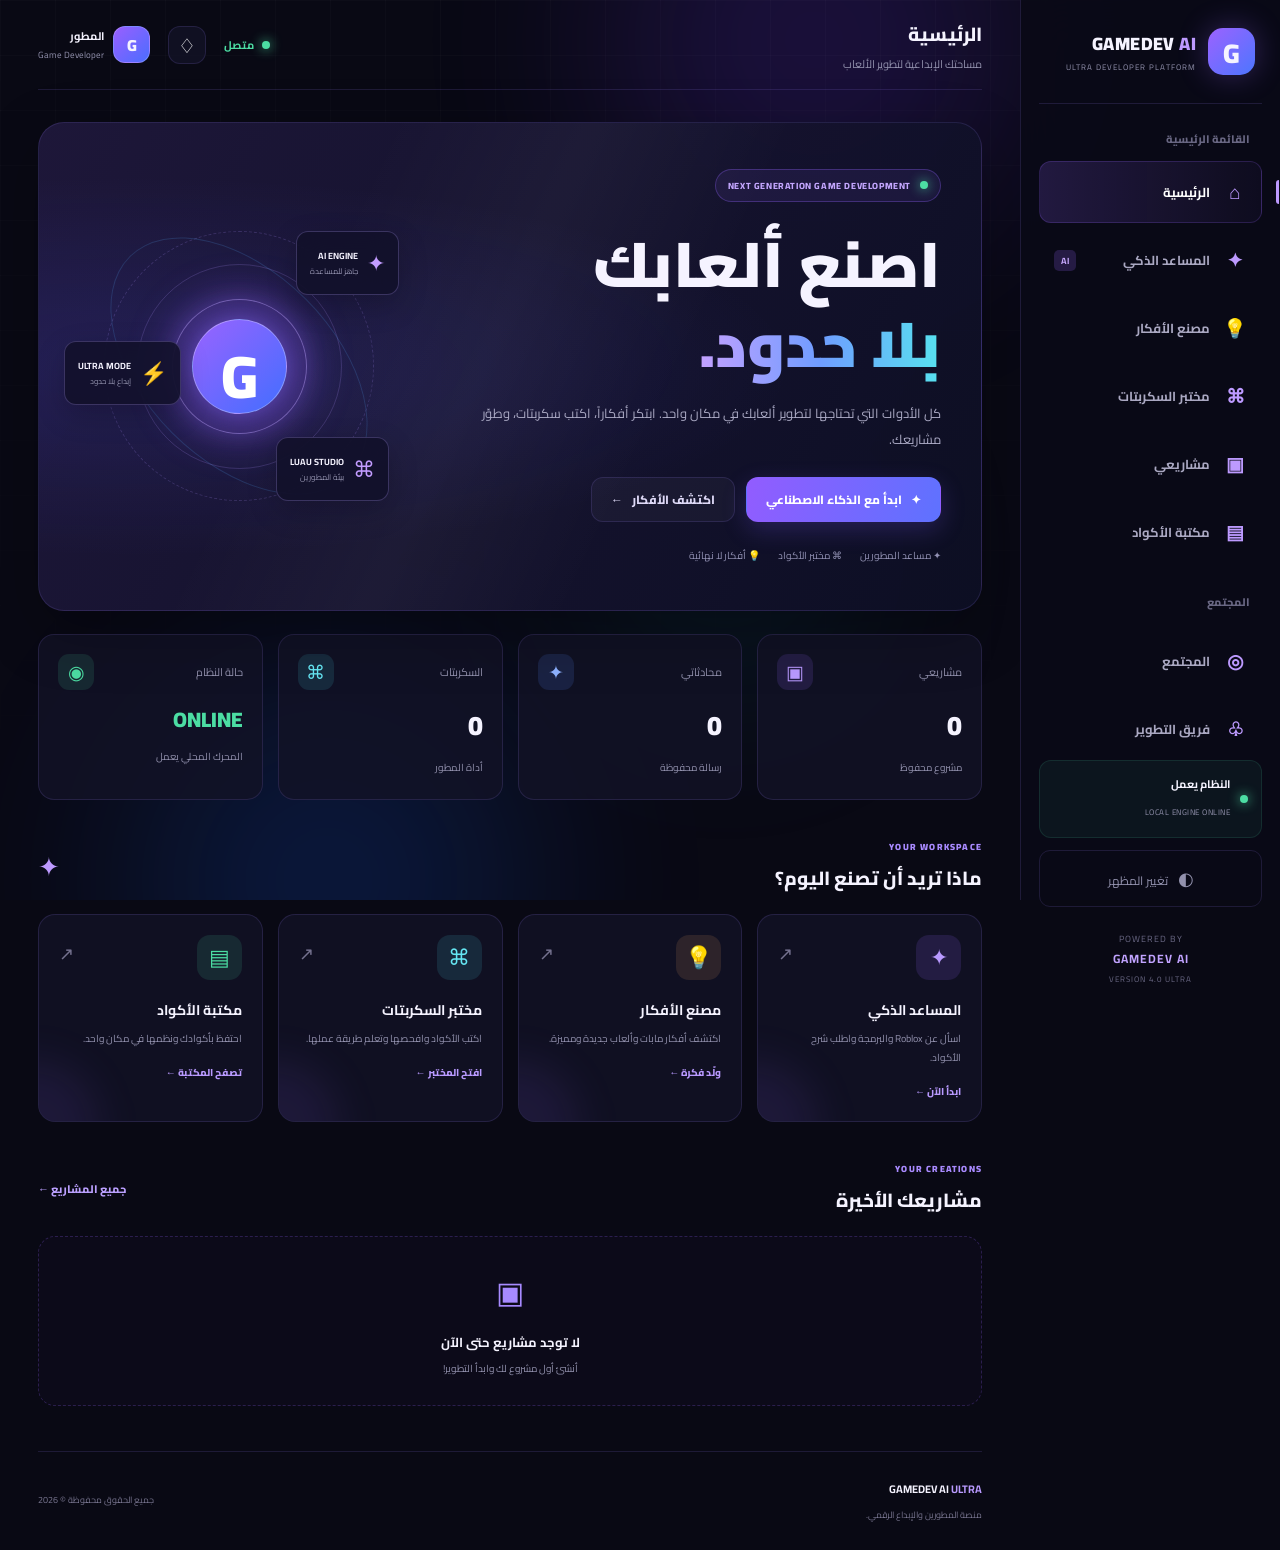
==== index.html @ 5864060b "Add files via upload" ====
<!DOCTYPE html>
<html lang="ar" dir="rtl">
<head>
    <meta charset="UTF-8">
    <meta name="viewport" content="width=device-width, initial-scale=1.0">
    <meta name="theme-color" content="#090914">

    <title>GAMEDEV AI ULTRA | منصة المطورين</title>

    <link rel="stylesheet" href="style.css">

    <link rel="preconnect" href="https://fonts.googleapis.com">
    <link rel="preconnect" href="https://fonts.gstatic.com" crossorigin>
    <link href="https://fonts.googleapis.com/css2?family=Cairo:wght@400;500;600;700;800;900&display=swap" rel="stylesheet">
</head>

<body>

<div class="background-effects">
    <div class="glow glow-one"></div>
    <div class="glow glow-two"></div>
    <div class="glow glow-three"></div>
    <div class="grid-overlay"></div>
</div>

<div class="app-container">

    <!-- SIDEBAR -->

    <aside class="sidebar">

        <div class="brand">
            <div class="brand-icon">G</div>

            <div class="brand-text">
                <h2>GAMEDEV<span> AI</span></h2>
                <small>ULTRA DEVELOPER PLATFORM</small>
            </div>
        </div>

        <div class="sidebar-label">القائمة الرئيسية</div>

        <nav class="navigation">

            <button class="nav-item active" data-page="home">
                <span class="nav-icon">⌂</span>
                <span>الرئيسية</span>
                <span class="nav-indicator"></span>
            </button>

            <button class="nav-item" data-page="assistant">
                <span class="nav-icon">✦</span>
                <span>المساعد الذكي</span>
                <span class="nav-badge">AI</span>
            </button>

            <button class="nav-item" data-page="ideas">
                <span class="nav-icon">💡</span>
                <span>مصنع الأفكار</span>
            </button>

            <button class="nav-item" data-page="scripts">
                <span class="nav-icon">⌘</span>
                <span>مختبر السكربتات</span>
            </button>

            <button class="nav-item" data-page="projects">
                <span class="nav-icon">▣</span>
                <span>مشاريعي</span>
            </button>

            <button class="nav-item" data-page="library">
                <span class="nav-icon">▤</span>
                <span>مكتبة الأكواد</span>
            </button>

            <div class="sidebar-label second-label">المجتمع</div>

            <button class="nav-item" data-page="community">
                <span class="nav-icon">◎</span>
                <span>المجتمع</span>
            </button>

            <button class="nav-item" data-page="team">
                <span class="nav-icon">♧</span>
                <span>فريق التطوير</span>
            </button>

        </nav>

        <div class="sidebar-bottom">

            <div class="sidebar-status">
                <span class="status-dot"></span>
                <div>
                    <strong>النظام يعمل</strong>
                    <small>LOCAL ENGINE ONLINE</small>
                </div>
            </div>

            <button class="theme-button" id="themeButton">
                <span>◐</span>
                تغيير المظهر
            </button>

            <div class="sidebar-footer">
                <span>POWERED BY</span>
                <strong>GAMEDEV AI</strong>
                <small>VERSION 4.0 ULTRA</small>
            </div>

        </div>

    </aside>


    <!-- MAIN CONTENT -->

    <main class="main-content">

        <!-- TOPBAR -->

        <header class="topbar">

            <div class="topbar-title">
                <div class="mobile-brand">GAMEDEV <span>AI</span></div>
                <div>
                    <h1 id="pageTitle">الرئيسية</h1>
                    <p>مساحتك الإبداعية لتطوير الألعاب</p>
                </div>
            </div>

            <div class="topbar-actions">

                <div class="system-online">
                    <span class="status-dot"></span>
                    متصل
                </div>

                <button class="top-icon" title="الإشعارات">♢</button>

                <div class="profile-mini">
                    <div class="profile-avatar">G</div>
                    <div>
                        <strong>المطور</strong>
                        <small>Game Developer</small>
                    </div>
                </div>

            </div>

        </header>


        <!-- HOME PAGE -->

        <section class="page active" id="home">

            <div class="hero-section">

                <div class="hero-content">

                    <div class="hero-tag">
                        <span class="pulse-dot"></span>
                        NEXT GENERATION GAME DEVELOPMENT
                    </div>

                    <h1>
                        اصنع ألعابك<br>
                        <span class="gradient-text">بلا حدود.</span>
                    </h1>

                    <p>
                        كل الأدوات التي تحتاجها لتطوير ألعابك في مكان واحد.
                        ابتكر أفكاراً، اكتب سكربتات، وطوّر مشاريعك.
                    </p>

                    <div class="hero-buttons">
                        <button class="primary-button" data-goto="assistant">
                            <span>✦</span>
                            ابدأ مع الذكاء الاصطناعي
                        </button>

                        <button class="secondary-button" data-goto="ideas">
                            اكتشف الأفكار
                            <span>←</span>
                        </button>
                    </div>

                    <div class="hero-features">
                        <span>✦ مساعد المطورين</span>
                        <span>⌘ مختبر الأكواد</span>
                        <span>💡 أفكار لا نهائية</span>
                    </div>

                </div>

                <div class="hero-visual">

                    <div class="orbit orbit-one"></div>
                    <div class="orbit orbit-two"></div>
                    <div class="orbit orbit-three"></div>

                    <div class="hero-core">
                        <div class="core-inner">
                            <span>G</span>
                        </div>
                    </div>

                    <div class="floating-card floating-card-one">
                        <span>✦</span>
                        <div>
                            <strong>AI ENGINE</strong>
                            <small>جاهز للمساعدة</small>
                        </div>
                    </div>

                    <div class="floating-card floating-card-two">
                        <span>⌘</span>
                        <div>
                            <strong>LUAU STUDIO</strong>
                            <small>بيئة المطورين</small>
                        </div>
                    </div>

                    <div class="floating-card floating-card-three">
                        <span>⚡</span>
                        <div>
                            <strong>ULTRA MODE</strong>
                            <small>إبداع بلا حدود</small>
                        </div>
                    </div>

                </div>

            </div>


            <!-- STATS -->

            <div class="stats-grid">

                <div class="stat-card">
                    <div class="stat-top">
                        <span>مشاريعي</span>
                        <div class="stat-icon purple">▣</div>
                    </div>
                    <h2 id="projectCount">0</h2>
                    <small>مشروع محفوظ</small>
                </div>

                <div class="stat-card">
                    <div class="stat-top">
                        <span>محادثاتي</span>
                        <div class="stat-icon blue">✦</div>
                    </div>
                    <h2 id="chatCount">0</h2>
                    <small>رسالة محفوظة</small>
                </div>

                <div class="stat-card">
                    <div class="stat-top">
                        <span>السكربتات</span>
                        <div class="stat-icon cyan">⌘</div>
                    </div>
                    <h2 id="scriptCount">0</h2>
                    <small>أداة المطور</small>
                </div>

                <div class="stat-card">
                    <div class="stat-top">
                        <span>حالة النظام</span>
                        <div class="stat-icon green">◉</div>
                    </div>
                    <h2 class="online-text">ONLINE</h2>
                    <small>المحرك المحلي يعمل</small>
                </div>

            </div>


            <!-- QUICK TOOLS -->

            <div class="section-heading">
                <div>
                    <span class="section-overline">YOUR WORKSPACE</span>
                    <h2>ماذا تريد أن تصنع اليوم؟</h2>
                </div>
                <span class="section-decoration">✦</span>
            </div>

            <div class="tools-grid">

                <div class="tool-card" data-goto="assistant">
                    <div class="tool-icon purple">✦</div>
                    <span class="tool-arrow">↗</span>
                    <h3>المساعد الذكي</h3>
                    <p>اسأل عن Roblox والبرمجة واطلب شرح الأكواد.</p>
                    <div class="tool-link">ابدأ الآن ←</div>
                </div>

                <div class="tool-card" data-goto="ideas">
                    <div class="tool-icon orange">💡</div>
                    <span class="tool-arrow">↗</span>
                    <h3>مصنع الأفكار</h3>
                    <p>اكتشف أفكار مابات وألعاب جديدة ومميزة.</p>
                    <div class="tool-link">ولّد فكرة ←</div>
                </div>

                <div class="tool-card" data-goto="scripts">
                    <div class="tool-icon cyan">⌘</div>
                    <span class="tool-arrow">↗</span>
                    <h3>مختبر السكربتات</h3>
                    <p>اكتب الأكواد وافحصها وتعلم طريقة عملها.</p>
                    <div class="tool-link">افتح المختبر ←</div>
                </div>

                <div class="tool-card" data-goto="library">
                    <div class="tool-icon green">▤</div>
                    <span class="tool-arrow">↗</span>
                    <h3>مكتبة الأكواد</h3>
                    <p>احتفظ بأكوادك ونظمها في مكان واحد.</p>
                    <div class="tool-link">تصفح المكتبة ←</div>
                </div>

            </div>


            <!-- RECENT PROJECTS -->

            <div class="section-heading">
                <div>
                    <span class="section-overline">YOUR CREATIONS</span>
                    <h2>مشاريعك الأخيرة</h2>
                </div>

                <button class="text-button" data-goto="projects">
                    جميع المشاريع ←
                </button>
            </div>

            <div class="projects-grid" id="homeProjects">

                <div class="empty-state">
                    <div>▣</div>
                    <h3>لا توجد مشاريع حتى الآن</h3>
                    <p>ابدأ بإنشاء أول مشروع لك!</p>
                </div>

            </div>

        </section>



        <!-- AI ASSISTANT PAGE -->

        <section class="page" id="assistant">

            <div class="assistant-layout">

                <div class="assistant-main">

                    <div class="assistant-welcome">

                        <div class="ai-large-icon">
                            <span>✦</span>
                        </div>

                        <div>
                            <span class="section-overline">GAMEDEV AI ENGINE</span>
                            <h2>مرحباً بك في مساعد المطورين</h2>
                            <p>
                                اسألني عن Roblox أو Luau أو تطوير الألعاب،
                                وسأساعدك بالمعلومات المتاحة في قاعدة المعرفة.
                            </p>
                        </div>

                    </div>


                    <div class="chat-messages" id="chatMessages">

                        <div class="message-row ai-message">
                            <div class="ai-avatar">G</div>

                            <div class="message-content">
                                <div class="message-name">GAMEDEV AI</div>

                                <div class="message-bubble">
                                    أهلاً بك في GAMEDEV AI ULTRA! 🚀

                                    أنا مساعدك لتطوير الألعاب.

                                    كيف أقدر أساعدك اليوم؟
                                </div>
                            </div>
                        </div>

                    </div>


                    <div class="chat-suggestions">

                        <button data-prompt="كيف أسوي نظام Leaderstats في Roblox؟">
                            نظام Leaderstats
                        </button>

                        <button data-prompt="أعطني فكرة ماب Roblox جديدة ومميزة">
                            💡 فكرة ماب
                        </button>

                        <button data-prompt="اشرح لي RemoteEvent">
                            شرح RemoteEvent
                        </button>

                        <button data-prompt="كيف أحفظ بيانات اللاعبين باستخدام DataStore؟">
                            DataStore
                        </button>

                    </div>


                    <div class="chat-input-area">

                        <div class="chat-input-box">

                            <textarea
                                id="chatInput"
                                placeholder="اكتب سؤالك هنا... اسأل عن Roblox أو البرمجة"
                                rows="1"
                            ></textarea>

                            <button id="chatSend" class="send-button">
                                ➤
                            </button>

                        </div>

                        <div class="chat-input-footer">
                            <span>✦ GAMEDEV AI LOCAL ENGINE</span>
                            <span>اضغط Enter للإرسال</span>
                        </div>

                    </div>

                </div>


                <aside class="assistant-side">

                    <div class="side-panel">
                        <span class="panel-icon">✦</span>
                        <h3>مساعد المطور</h3>
                        <p>مساعد محلي متخصص في مواضيع تطوير الألعاب.</p>

                        <div class="capability-list">
                            <div><span>✓</span> Roblox Studio</div>
                            <div><span>✓</span> Luau Programming</div>
                            <div><span>✓</span> Game Systems</div>
                            <div><span>✓</span> Debugging Basics</div>
                            <div><span>✓</span> Game Ideas</div>
                        </div>
                    </div>

                    <div class="side-panel tip-panel">
                        <span class="panel-icon">💡</span>
                        <h3>نصيحة المطور</h3>
                        <p>كل مشروع ناجح يبدأ بفكرة صغيرة، ثم يتطور بالتجربة والتحسين.</p>
                    </div>

                </aside>

            </div>

        </section>



        <!-- IDEAS PAGE -->

        <section class="page" id="ideas">

            <div class="page-banner idea-banner">

                <div>
                    <span class="section-overline">CREATIVE FACTORY</span>
                    <h2>مصنع الأفكار الإبداعي</h2>
                    <p>اكتشف عوالم جديدة وحوّل أفكارك إلى ألعاب.</p>
                </div>

                <div class="banner-symbol">💡</div>

            </div>


            <div class="idea-workspace">

                <div class="panel-card">

                    <h3>اختر نوع لعبتك</h3>
                    <p>حدد التصنيف الذي تريده لنبدأ الإبداع.</p>

                    <div class="genre-grid">

                        <button class="genre active" data-genre="واقعية">
                            <span>🏙️</span>
                            <strong>واقعية</strong>
                        </button>

                        <button class="genre" data-genre="مغامرات">
                            <span>🗺️</span>
                            <strong>مغامرات</strong>
                        </button>

                        <button class="genre" data-genre="رعب">
                            <span>👻</span>
                            <strong>رعب</strong>
                        </button>

                        <button class="genre" data-genre="محاكاة">
                            <span>⚙️</span>
                            <strong>محاكاة</strong>
                        </button>

                        <button class="genre" data-genre="اجتماعية">
                            <span>👥</span>
                            <strong>اجتماعية</strong>
                        </button>

                        <button class="genre" data-genre="جديدة وغريبة">
                            <span>🚀</span>
                            <strong>أفكار غريبة</strong>
                        </button>

                    </div>

                    <label class="input-label" for="ideaDetails">
                        تفاصيل إضافية (اختياري)
                    </label>

                    <textarea
                        id="ideaDetails"
                        class="standard-textarea"
                        placeholder="مثلاً: أبي ماب سعودي فيه وظائف وترقيات ونظام اقتصاد..."
                    ></textarea>

                    <button class="primary-button full-button" id="generateIdea">
                        <span>✦</span>
                        أنشئ فكرة جديدة
                    </button>

                </div>


                <div class="panel-card idea-result-card">

                    <div class="result-heading">
                        <div>
                            <span class="section-overline">GENERATED CONCEPT</span>
                            <h3>نتيجة الإبداع</h3>
                        </div>
                        <div class="result-icon">✧</div>
                    </div>

                    <div id="ideaResult" class="idea-result">

                        <div class="result-placeholder">
                            <div>💡</div>
                            <h3>فكرتك القادمة تبدأ هنا</h3>
                            <p>اختر نوع اللعبة واضغط على إنشاء فكرة جديدة.</p>
                        </div>

                    </div>

                    <div id="ideaOutput" class="idea-output" hidden></div>

                    <button class="secondary-button full-button" id="copyIdea">
                        نسخ الفكرة
                    </button>

                </div>

            </div>

        </section>



        <!-- SCRIPTS PAGE -->

        <section class="page" id="scripts">

            <div class="page-banner script-banner">

                <div>
                    <span class="section-overline">LUAU DEVELOPMENT LAB</span>
                    <h2>مختبر السكربتات</h2>
                    <p>مساحة مخصصة لكتابة وفحص وفهم أكواد Roblox.</p>
                </div>

                <div class="banner-symbol">⌘</div>

            </div>


            <div class="script-toolbar">

                <div class="editor-language">
                    <span class="language-dot"></span>
                    Luau
                    <small>Roblox Script</small>
                </div>

                <div class="editor-actions">
                    <button id="explainScript" class="secondary-button">
                        شرح الكود
                    </button>

                    <button id="fixScript" class="secondary-button">
                        فحص الأخطاء
                    </button>

                    <button id="createScript" class="primary-button">
                        إنشاء قالب
                    </button>
                </div>

            </div>


            <div class="code-editor">

                <div class="editor-header">
                    <div class="editor-tab">
                        <span>●</span>
                        main.lua
                    </div>

                    <div class="editor-header-right">
                        LOCAL EDITOR
                    </div>
                </div>

                <div class="editor-body">
                    <div class="line-numbers">
                        1<br>2<br>3<br>4<br>5<br>6<br>7<br>8<br>9<br>10<br>11<br>12
                    </div>

                    <textarea
                        id="scriptInput"
                        spellcheck="false"
                        placeholder="-- اكتب كود Luau هنا

local Players = game:GetService('Players')

Players.PlayerAdded:Connect(function(player)
    print(player.Name .. ' joined the game!')
end)"
                    ></textarea>
                </div>

                <div class="editor-footer">
                    <span>Luau</span>
                    <span>UTF-8</span>
                    <span>GAMEDEV EDITOR</span>
                </div>

            </div>


            <div class="script-result-panel">

                <div class="section-heading">
                    <div>
                        <span class="section-overline">CODE ANALYSIS</span>
                        <h2>نتيجة الفحص</h2>
                    </div>
                </div>

                <div id="scriptResult" class="script-result">

                    <div class="result-placeholder">
                        <div>⌘</div>
                        <h3>المختبر جاهز</h3>
                        <p>أدخل كودك واختر العملية التي تريد تنفيذها.</p>
                    </div>

                </div>

                <pre id="scriptOutput" hidden></pre>

                <button class="secondary-button" id="copyScript">
                    نسخ النتيجة
                </button>

            </div>

        </section>



        <!-- PROJECTS PAGE -->

        <section class="page" id="projects">

            <div class="page-banner project-banner">

                <div>
                    <span class="section-overline">MY DEVELOPMENT SPACE</span>
                    <h2>مشاريعي</h2>
                    <p>نظم جميع ألعابك وأفكارك وتابع تقدمك.</p>
                </div>

                <div class="banner-symbol">▣</div>

            </div>


            <div class="project-controls">

                <div>
                    <h3>جميع المشاريع</h3>
                    <p>مساحة خاصة بإبداعاتك.</p>
                </div>

                <button id="newProject" class="primary-button">
                    <span>＋</span>
                    مشروع جديد
                </button>

            </div>


            <div class="projects-grid" id="projectsGrid">

                <div class="empty-state">
                    <div>▣</div>
                    <h3>مساحة مشاريعك فارغة</h3>
                    <p>اضغط على مشروع جديد لإنشاء أول مشروع.</p>
                </div>

            </div>

        </section>



        <!-- LIBRARY PAGE -->

        <section class="page" id="library">

            <div class="page-banner library-banner">

                <div>
                    <span class="section-overline">DEVELOPER RESOURCES</span>
                    <h2>مكتبة الأكواد</h2>
                    <p>مكانك لتنظيم وحفظ الأكواد والموارد البرمجية.</p>
                </div>

                <div class="banner-symbol">▤</div>

            </div>


            <div class="library-search">
                <span>⌕</span>
                <input
                    type="text"
                    id="librarySearch"
                    placeholder="ابحث عن كود أو نظام..."
                >
            </div>


            <div class="library-categories">

                <button class="library-filter active" data-filter="all">
                    الكل
                </button>

                <button class="library-filter" data-filter="player">
                    اللاعبين
                </button>

                <button class="library-filter" data-filter="gui">
                    الواجهات
                </button>

                <button class="library-filter" data-filter="data">
                    البيانات
                </button>

                <button class="library-filter" data-filter="systems">
                    الأنظمة
                </button>

            </div>


            <div class="library-grid" id="libraryGrid">

                <div class="library-placeholder">
                    <div>▤</div>
                    <h3>مكتبتك البرمجية</h3>
                    <p>ستظهر هنا الأكواد والقوالب التي تضيفها.</p>
                </div>

            </div>

        </section>



        <!-- COMMUNITY PAGE -->

        <section class="page" id="community">

            <div class="page-banner community-banner">

                <div>
                    <span class="section-overline">DEVELOPER COMMUNITY</span>
                    <h2>مجتمع المطورين</h2>
                    <p>مساحة للتعلم ومشاركة الإبداع والأفكار.</p>
                </div>

                <div class="banner-symbol">◎</div>

            </div>


            <div class="coming-soon-card">

                <div class="coming-icon">🌐</div>

                <span class="section-overline">COMING SOON</span>

                <h2>المجتمع قادم قريباً</h2>

                <p>
                    نعمل على تجهيز مساحة للمطورين لمشاركة المشاريع
                    والأفكار والتجارب.
                </p>

                <div class="coming-badge">
                    <span class="status-dot"></span>
                    قيد التطوير
                </div>

            </div>

        </section>



        <!-- TEAM PAGE -->

        <section class="page" id="team">

            <div class="page-banner team-banner">

                <div>
                    <span class="section-overline">THE PEOPLE BEHIND THE PLATFORM</span>
                    <h2>فريق التطوير</h2>
                    <p>تعرف على المنصة والأدوات التي تقدمها.</p>
                </div>

                <div class="banner-symbol">♧</div>

            </div>


            <div class="team-card">

                <div class="team-logo">G</div>

                <span class="section-overline">DEVELOPMENT PLATFORM</span>

                <h2>GAMEDEV AI ULTRA</h2>

                <p>
                    منصة تهدف إلى مساعدة مطوري الألعاب على ابتكار الأفكار،
                    تعلم البرمجة، وتنظيم مشاريعهم في مكان واحد.
                </p>

                <div class="team-tags">
                    <span>ROBLOX</span>
                    <span>LUAU</span>
                    <span>GAME DEVELOPMENT</span>
                    <span>AI TOOLS</span>
                </div>

            </div>

        </section>


        <!-- FOOTER -->

        <footer class="main-footer">

            <div>
                <strong>GAMEDEV AI <span>ULTRA</span></strong>
                <p>منصة المطورين والإبداع الرقمي.</p>
            </div>

            <div class="footer-right">
                جميع الحقوق محفوظة © 2026
            </div>

        </footer>

    </main>

</div>


<!-- TOAST NOTIFICATION -->

<div class="game-toast" id="gameToast">
    <span class="toast-icon">✓</span>
    <span id="toastMessage">تم بنجاح</span>
</div>


<!-- PROJECT MODAL -->

<div class="modal-overlay" id="projectModal">

    <div class="modal-card">

        <button class="modal-close" id="closeProjectModal">×</button>

        <div class="modal-icon">▣</div>

        <span class="section-overline">NEW CREATION</span>

        <h2>إنشاء مشروع جديد</h2>

        <p>أدخل معلومات مشروعك الجديد.</p>

        <label class="input-label" for="projectName">
            اسم المشروع
        </label>

        <input
            type="text"
            id="projectName"
            class="standard-input"
            placeholder="مثلاً: مدينة الشايب"
        >

        <label class="input-label" for="projectDescription">
            وصف المشروع
        </label>

        <textarea
            id="projectDescription"
            class="standard-textarea"
            placeholder="اكتب وصفاً مختصراً لمشروعك..."
        ></textarea>

        <button class="primary-button full-button" id="saveProject">
            حفظ المشروع
        </button>

    </div>

</div>


<script src="script.js"></script>

</body>
</html>
---- style.css ----
@import url('https://fonts.googleapis.com/css2?family=Cairo:wght@400;500;600;700;800;900&display=swap');

:root {
    --bg: #090914;
    --bg-secondary: #101020;
    --panel: rgba(19, 19, 39, 0.82);
    --panel-hover: rgba(29, 27, 57, 0.95);
    --border: rgba(153, 130, 255, 0.15);
    --text: #f5f3ff;
    --muted: #9291ad;
    --purple: #9564ff;
    --purple-light: #bd9aff;
    --blue: #558bff;
    --cyan: #48d9ed;
    --green: #4cdda3;
    --orange: #ffad67;
    --danger: #ff668b;
    --shadow: 0 20px 60px rgba(0, 0, 0, 0.25);
    --radius: 20px;
    --sidebar-width: 260px;
}

* {
    margin: 0;
    padding: 0;
    box-sizing: border-box;
}

html {
    scroll-behavior: smooth;
}

body {
    min-height: 100vh;
    background: var(--bg);
    color: var(--text);
    font-family: 'Cairo', sans-serif;
    overflow-x: hidden;
}

button,
input,
textarea {
    font-family: inherit;
}

button {
    cursor: pointer;
}

button:focus-visible,
input:focus-visible,
textarea:focus-visible {
    outline: 2px solid var(--purple-light);
    outline-offset: 3px;
}

::selection {
    background: rgba(149, 100, 255, 0.4);
    color: white;
}

::-webkit-scrollbar {
    width: 8px;
}

::-webkit-scrollbar-track {
    background: transparent;
}

::-webkit-scrollbar-thumb {
    background: #39305e;
    border-radius: 20px;
}

::-webkit-scrollbar-thumb:hover {
    background: var(--purple);
}

/* BACKGROUND */

.background-effects {
    position: fixed;
    inset: 0;
    z-index: -1;
    overflow: hidden;
    pointer-events: none;
}

.glow {
    position: absolute;
    border-radius: 50%;
    filter: blur(100px);
    opacity: 0.17;
    animation: glowFloat 12s ease-in-out infinite alternate;
}

.glow-one {
    width: 420px;
    height: 420px;
    background: #7538ff;
    top: -170px;
    right: 20%;
}

.glow-two {
    width: 400px;
    height: 400px;
    background: #1766ff;
    bottom: -180px;
    left: 10%;
    animation-delay: 3s;
}

.glow-three {
    width: 300px;
    height: 300px;
    background: #00c9db;
    top: 45%;
    left: 45%;
    opacity: 0.08;
    animation-delay: 5s;
}

.grid-overlay {
    position: absolute;
    inset: 0;
    background-image:
        linear-gradient(rgba(255,255,255,.018) 1px, transparent 1px),
        linear-gradient(90deg, rgba(255,255,255,.018) 1px, transparent 1px);
    background-size: 55px 55px;
    mask-image: linear-gradient(to bottom, black, transparent 90%);
}

@keyframes glowFloat {
    from {
        transform: translate(0, 0) scale(1);
    }

    to {
        transform: translate(50px, 60px) scale(1.2);
    }
}

/* MAIN LAYOUT */

.app-container {
    display: flex;
    min-height: 100vh;
}

/* SIDEBAR */

.sidebar {
    width: var(--sidebar-width);
    height: 100vh;
    position: fixed;
    top: 0;
    right: 0;
    z-index: 100;
    display: flex;
    flex-direction: column;
    padding: 27px 18px;
    background: rgba(10, 10, 23, 0.92);
    border-left: 1px solid var(--border);
    backdrop-filter: blur(25px);
}

.brand {
    display: flex;
    align-items: center;
    gap: 12px;
    padding: 0 7px 28px;
    border-bottom: 1px solid var(--border);
}

.brand-icon {
    width: 47px;
    height: 47px;
    display: grid;
    place-items: center;
    border-radius: 15px;
    background: linear-gradient(135deg, #9c62ff, #4c76ff);
    font-size: 27px;
    font-weight: 900;
    box-shadow: 0 0 30px rgba(149, 100, 255, .3);
}

.brand-text h2 {
    font-size: 18px;
    font-weight: 900;
    letter-spacing: .4px;
}

.brand-text h2 span,
.mobile-brand span {
    color: var(--purple-light);
}

.brand-text small {
    display: block;
    color: var(--muted);
    font-size: 8px;
    letter-spacing: 1px;
}

.sidebar-label {
    padding: 25px 12px 12px;
    color: #696783;
    font-size: 11px;
    font-weight: 800;
}

.second-label {
    padding-top: 23px;
}

.navigation {
    display: flex;
    flex-direction: column;
    gap: 6px;
}

.nav-item {
    position: relative;
    width: 100%;
    display: flex;
    align-items: center;
    gap: 13px;
    padding: 12px 14px;
    border: 1px solid transparent;
    border-radius: 12px;
    background: transparent;
    color: #aaa8c2;
    text-align: right;
    font-size: 13px;
    font-weight: 700;
    transition: .25s ease;
}

.nav-item:hover {
    color: white;
    background: rgba(149, 100, 255, .08);
    transform: translateX(-3px);
}

.nav-item.active {
    color: white;
    background: linear-gradient(90deg, rgba(149, 100, 255, .18), rgba(149, 100, 255, .04));
    border-color: rgba(149, 100, 255, .2);
}

.nav-icon {
    width: 24px;
    text-align: center;
    font-size: 19px;
    color: var(--purple-light);
}

.nav-badge {
    margin-right: auto;
    padding: 2px 7px;
    border-radius: 5px;
    background: rgba(149, 100, 255, .2);
    color: #c8aaff;
    font-size: 9px;
}

.nav-indicator {
    position: absolute;
    right: -18px;
    width: 3px;
    height: 24px;
    border-radius: 5px 0 0 5px;
    background: var(--purple-light);
    opacity: 0;
}

.nav-item.active .nav-indicator {
    opacity: 1;
}

.sidebar-bottom {
    margin-top: auto;
}

.sidebar-status {
    display: flex;
    align-items: center;
    gap: 10px;
    padding: 13px;
    background: rgba(76, 221, 163, .06);
    border: 1px solid rgba(76, 221, 163, .12);
    border-radius: 12px;
}

.status-dot,
.pulse-dot {
    width: 8px;
    height: 8px;
    flex-shrink: 0;
    display: inline-block;
    border-radius: 50%;
    background: var(--green);
    box-shadow: 0 0 12px var(--green);
    animation: statusPulse 2s infinite;
}

.sidebar-status strong {
    display: block;
    font-size: 11px;
}

.sidebar-status small {
    color: var(--muted);
    font-size: 8px;
    letter-spacing: .5px;
}

@keyframes statusPulse {
    50% {
        opacity: .5;
        box-shadow: 0 0 3px var(--green);
    }
}

.theme-button {
    width: 100%;
    margin-top: 12px;
    padding: 11px;
    border: 1px solid var(--border);
    border-radius: 11px;
    background: transparent;
    color: var(--muted);
    font-size: 12px;
    transition: .2s;
}

.theme-button:hover {
    color: white;
    border-color: var(--purple);
}

.theme-button span {
    margin-left: 7px;
    font-size: 18px;
}

.sidebar-footer {
    margin-top: 23px;
    text-align: center;
    color: #696783;
    font-size: 9px;
    letter-spacing: 1px;
}

.sidebar-footer strong {
    display: block;
    color: #c1a3ff;
    font-size: 12px;
}

.sidebar-footer small {
    font-size: 8px;
}

/* MAIN CONTENT */

.main-content {
    width: calc(100% - var(--sidebar-width));
    min-height: 100vh;
    margin-right: var(--sidebar-width);
    padding: 0 38px;
}

.topbar {
    min-height: 90px;
    display: flex;
    align-items: center;
    justify-content: space-between;
    gap: 20px;
    border-bottom: 1px solid var(--border);
}

.topbar-title h1 {
    font-size: 19px;
    font-weight: 800;
}

.topbar-title p {
    margin-top: 2px;
    color: var(--muted);
    font-size: 11px;
}

.mobile-brand {
    display: none;
}

.topbar-actions {
    display: flex;
    align-items: center;
    gap: 18px;
}

.system-online {
    display: flex;
    align-items: center;
    gap: 8px;
    color: var(--green);
    font-size: 11px;
    font-weight: 700;
}

.top-icon {
    width: 38px;
    height: 38px;
    border: 1px solid var(--border);
    border-radius: 12px;
    background: var(--panel);
    color: white;
    font-size: 20px;
    transition: .2s;
}

.top-icon:hover {
    border-color: var(--purple);
    transform: translateY(-2px);
}

.profile-mini {
    display: flex;
    align-items: center;
    gap: 9px;
}

.profile-avatar {
    width: 37px;
    height: 37px;
    display: grid;
    place-items: center;
    border: 1px solid rgba(255,255,255,.2);
    border-radius: 12px;
    background: linear-gradient(135deg, #995fff, #4b6dff);
    font-weight: 900;
}

.profile-mini strong,
.profile-mini small {
    display: block;
}

.profile-mini strong {
    font-size: 11px;
}

.profile-mini small {
    color: var(--muted);
    font-size: 9px;
}

/* PAGES */

.page {
    display: none;
    padding: 32px 0 45px;
    animation: pageEnter .4s ease;
}

.page.active {
    display: block;
}

@keyframes pageEnter {
    from {
        opacity: 0;
        transform: translateY(12px);
    }

    to {
        opacity: 1;
        transform: translateY(0);
    }
}

/* HERO */

.hero-section {
    min-height: 385px;
    position: relative;
    display: flex;
    align-items: center;
    justify-content: space-between;
    gap: 30px;
    overflow: hidden;
    padding: 45px 40px;
    border: 1px solid var(--border);
    border-radius: 26px;
    background:
        radial-gradient(ellipse at 10% 50%, rgba(80, 83, 255, .16), transparent 55%),
        linear-gradient(120deg, rgba(31, 24, 59, .95), rgba(13, 15, 36, .96));
    box-shadow: var(--shadow);
}

.hero-section::before {
    content: "";
    position: absolute;
    inset: 0;
    background: linear-gradient(115deg, transparent 30%, rgba(255,255,255,.035), transparent 65%);
    pointer-events: none;
}

.hero-content {
    position: relative;
    z-index: 2;
    max-width: 550px;
}

.hero-tag {
    display: inline-flex;
    align-items: center;
    gap: 9px;
    padding: 7px 12px;
    border: 1px solid rgba(149, 100, 255, .3);
    border-radius: 30px;
    background: rgba(149, 100, 255, .09);
    color: #c4a7ff;
    font-size: 9px;
    font-weight: 800;
    letter-spacing: .6px;
}

.hero-content h1 {
    margin-top: 22px;
    font-size: clamp(39px, 5vw, 63px);
    line-height: 1.28;
    font-weight: 900;
}

.gradient-text {
    color: transparent;
    background: linear-gradient(90deg, #c4a1ff, #6f9dff, #57e2ef);
    background-clip: text;
    -webkit-background-clip: text;
}

.hero-content > p {
    max-width: 480px;
    margin-top: 15px;
    color: #aaa9c4;
    font-size: 13px;
    line-height: 2;
}

.hero-buttons {
    display: flex;
    flex-wrap: wrap;
    gap: 11px;
    margin-top: 25px;
}

.primary-button,
.secondary-button {
    min-height: 44px;
    display: inline-flex;
    align-items: center;
    justify-content: center;
    gap: 9px;
    padding: 10px 19px;
    border-radius: 12px;
    font-size: 12px;
    font-weight: 800;
    transition: .25s ease;
}

.primary-button {
    border: 1px solid transparent;
    background: linear-gradient(110deg, #925cff, #5e72ff);
    color: white;
    box-shadow: 0 8px 24px rgba(121, 89, 255, .22);
}

.primary-button:hover {
    transform: translateY(-3px);
    box-shadow: 0 12px 30px rgba(121, 89, 255, .38);
    filter: brightness(1.1);
}

.secondary-button {
    border: 1px solid var(--border);
    background: rgba(255,255,255,.035);
    color: #ded9f7;
}

.secondary-button:hover {
    border-color: var(--purple);
    background: rgba(149, 100, 255, .1);
    transform: translateY(-2px);
}

.hero-features {
    display: flex;
    flex-wrap: wrap;
    gap: 18px;
    margin-top: 24px;
    color: #9291b4;
    font-size: 10px;
}

/* HERO VISUAL */

.hero-visual {
    width: 320px;
    height: 310px;
    position: relative;
    flex-shrink: 0;
    display: grid;
    place-items: center;
}

.hero-core {
    width: 135px;
    height: 135px;
    display: grid;
    place-items: center;
    border: 1px solid rgba(188, 157, 255, .5);
    border-radius: 50%;
    background: radial-gradient(circle, rgba(137, 90, 255, .35), rgba(30, 24, 67, .6));
    box-shadow:
        0 0 45px rgba(149, 100, 255, .45),
        inset 0 0 30px rgba(149, 100, 255, .2);
    animation: coreFloat 4s ease-in-out infinite;
}

.core-inner {
    width: 95px;
    height: 95px;
    display: grid;
    place-items: center;
    border: 1px solid rgba(255,255,255,.3);
    border-radius: 50%;
    background: linear-gradient(135deg, #9a63ff, #426eff);
    box-shadow: 0 0 35px rgba(139, 102, 255, .7);
}

.core-inner span {
    font-size: 60px;
    font-weight: 900;
    color: white;
}

.orbit {
    position: absolute;
    border: 1px solid rgba(174, 144, 255, .2);
    border-radius: 50%;
    animation: orbitSpin 15s linear infinite;
}

.orbit-one {
    width: 205px;
    height: 205px;
}

.orbit-two {
    width: 270px;
    height: 270px;
    border-style: dashed;
    animation-duration: 22s;
    animation-direction: reverse;
}

.orbit-three {
    width: 310px;
    height: 190px;
    transform: rotate(45deg);
    border-color: rgba(83, 171, 255, .18);
    animation-duration: 28s;
}

@keyframes orbitSpin {
    to {
        rotate: 360deg;
    }
}

@keyframes coreFloat {
    50% {
        transform: translateY(-9px) scale(1.04);
    }
}

.floating-card {
    position: absolute;
    display: flex;
    align-items: center;
    gap: 9px;
    padding: 10px 13px;
    border: 1px solid rgba(179, 156, 255, .25);
    border-radius: 12px;
    background: rgba(18, 17, 42, .88);
    backdrop-filter: blur(15px);
    box-shadow: 0 10px 30px rgba(0,0,0,.2);
    animation: cardFloat 5s ease-in-out infinite;
}

.floating-card > span {
    color: #c29cff;
    font-size: 22px;
}

.floating-card strong,
.floating-card small {
    display: block;
}

.floating-card strong {
    font-size: 9px;
}

.floating-card small {
    color: var(--muted);
    font-size: 8px;
}

.floating-card-one {
    top: 20px;
    right: 0;
}

.floating-card-two {
    bottom: 20px;
    right: 10px;
    animation-delay: 1.2s;
}

.floating-card-three {
    top: 130px;
    left: -15px;
    animation-delay: 2s;
}

@keyframes cardFloat {
    50% {
        transform: translateY(-9px);
    }
}

/* SECTION HEADINGS */

.section-heading {
    display: flex;
    align-items: center;
    justify-content: space-between;
    margin: 38px 0 18px;
}

.section-overline {
    display: block;
    color: #a98aff;
    font-size: 9px;
    font-weight: 900;
    letter-spacing: 1.2px;
}

.section-heading h2 {
    margin-top: 5px;
    font-size: 19px;
    font-weight: 800;
}

.section-decoration {
    color: var(--purple-light);
    font-size: 26px;
}

.text-button {
    border: 0;
    background: transparent;
    color: #bba0ff;
    font-size: 11px;
    font-weight: 800;
}

/* STATS */

.stats-grid {
    display: grid;
    grid-template-columns: repeat(4, 1fr);
    gap: 15px;
    margin-top: 23px;
}

.stat-card {
    padding: 19px;
    border: 1px solid var(--border);
    border-radius: 16px;
    background: var(--panel);
    transition: .25s;
}

.stat-card:hover {
    transform: translateY(-4px);
    border-color: rgba(149, 100, 255, .45);
    background: var(--panel-hover);
}

.stat-top {
    display: flex;
    align-items: center;
    justify-content: space-between;
    color: var(--muted);
    font-size: 11px;
}

.stat-icon {
    width: 36px;
    height: 36px;
    display: grid;
    place-items: center;
    border-radius: 11px;
    font-size: 19px;
}

.purple {
    background: rgba(149, 100, 255, .14);
    color: #b99aff;
}

.blue {
    background: rgba(85, 139, 255, .14);
    color: #8db1ff;
}

.cyan {
    background: rgba(72, 217, 237, .12);
    color: #65e6f3;
}

.green {
    background: rgba(76, 221, 163, .12);
    color: var(--green);
}

.orange {
    background: rgba(255, 173, 103, .12);
    color: var(--orange);
}

.stat-card h2 {
    margin-top: 10px;
    font-size: 27px;
    font-weight: 900;
}

.stat-card > small {
    color: var(--muted);
    font-size: 10px;
}

.stat-card .online-text {
    color: var(--green);
    font-size: 21px;
}

/* TOOL CARDS */

.tools-grid {
    display: grid;
    grid-template-columns: repeat(4, 1fr);
    gap: 15px;
}

.tool-card {
    position: relative;
    min-height: 190px;
    padding: 20px;
    overflow: hidden;
    border: 1px solid var(--border);
    border-radius: 17px;
    background: var(--panel);
    cursor: pointer;
    transition: .3s ease;
}

.tool-card::after {
    content: "";
    position: absolute;
    width: 130px;
    height: 130px;
    left: -70px;
    bottom: -70px;
    border-radius: 50%;
    background: rgba(149, 100, 255, .1);
    filter: blur(20px);
    transition: .3s;
}

.tool-card:hover {
    transform: translateY(-7px);
    border-color: rgba(166, 132, 255, .45);
    background: var(--panel-hover);
    box-shadow: 0 15px 40px rgba(0,0,0,.2);
}

.tool-card:hover::after {
    transform: scale(2);
}

.tool-icon {
    width: 45px;
    height: 45px;
    display: grid;
    place-items: center;
    border-radius: 13px;
    font-size: 22px;
}

.tool-arrow {
    position: absolute;
    top: 22px;
    left: 20px;
    color: #74718e;
    font-size: 18px;
}

.tool-card h3 {
    margin-top: 17px;
    font-size: 14px;
}

.tool-card p {
    margin-top: 6px;
    color: var(--muted);
    font-size: 10px;
    line-height: 1.9;
}

.tool-link {
    margin-top: 15px;
    color: #b99aff;
    font-size: 10px;
    font-weight: 800;
}

/* EMPTY STATES */

.empty-state {
    grid-column: 1 / -1;
    min-height: 170px;
    display: flex;
    flex-direction: column;
    align-items: center;
    justify-content: center;
    padding: 25px;
    border: 1px dashed rgba(149, 100, 255, .23);
    border-radius: 17px;
    background: rgba(149, 100, 255, .025);
    text-align: center;
}

.empty-state > div {
    color: #a78aff;
    font-size: 30px;
}

.empty-state h3 {
    margin-top: 10px;
    font-size: 13px;
}

.empty-state p {
    margin-top: 5px;
    color: var(--muted);
    font-size: 10px;
}

/* BANNERS */

.page-banner {
    min-height: 170px;
    display: flex;
    align-items: center;
    justify-content: space-between;
    padding: 30px 35px;
    border: 1px solid var(--border);
    border-radius: 21px;
    background: linear-gradient(110deg, rgba(49, 31, 90, .75), rgba(17, 25, 54, .85));
}

.page-banner h2 {
    margin-top: 9px;
    font-size: 27px;
    font-weight: 900;
}

.page-banner p {
    margin-top: 7px;
    color: #aaa8c1;
    font-size: 12px;
}

.banner-symbol {
    width: 85px;
    height: 85px;
    display: grid;
    place-items: center;
    border: 1px solid rgba(189, 154, 255, .3);
    border-radius: 24px;
    background: rgba(149, 100, 255, .12);
    color: #c3a6ff;
    font-size: 43px;
    box-shadow: 0 0 40px rgba(149, 100, 255, .1);
}

.idea-banner {
    background: linear-gradient(110deg, rgba(73, 45, 88, .65), rgba(23, 24, 53, .9));
}

.script-banner {
    background: linear-gradient(110deg, rgba(31, 67, 88, .6), rgba(17, 24, 49, .9));
}

.project-banner {
    background: linear-gradient(110deg, rgba(54, 45, 103, .7), rgba(17, 24, 49, .9));
}

.library-banner {
    background: linear-gradient(110deg, rgba(35, 79, 76, .6), rgba(17, 24, 49, .9));
}

.community-banner,
.team-banner {
    background: linear-gradient(110deg, rgba(63, 42, 96, .65), rgba(17, 24, 49, .9));
}

/* ASSISTANT */

.assistant-layout {
    display: grid;
    grid-template-columns: minmax(0, 1fr) 270px;
    gap: 20px;
}

.assistant-main {
    min-width: 0;
    display: flex;
    flex-direction: column;
    min-height: 650px;
    padding: 22px;
    border: 1px solid var(--border);
    border-radius: 19px;
    background: rgba(16, 16, 34, .75);
}

.assistant-welcome {
    display: flex;
    align-items: center;
    gap: 15px;
    padding-bottom: 20px;
    border-bottom: 1px solid var(--border);
}

.ai-large-icon {
    width: 55px;
    height: 55px;
    display: grid;
    place-items: center;
    flex-shrink: 0;
    border-radius: 17px;
    background: linear-gradient(135deg, #9861ff, #526eff);
    box-shadow: 0 0 25px rgba(149, 100, 255, .3);
}

.ai-large-icon span {
    font-size: 30px;
}

.assistant-welcome h2 {
    margin-top: 4px;
    font-size: 16px;
}

.assistant-welcome p {
    margin-top: 4px;
    color: var(--muted);
    font-size: 10px;
}

.chat-messages {
    flex: 1;
    display: flex;
    flex-direction: column;
    gap: 20px;
    padding: 25px 0;
    overflow-y: auto;
    max-height: 450px;
}

.message-row {
    display: flex;
    align-items: flex-start;
    gap: 11px;
}

.user-message {
    flex-direction: row-reverse;
}

.ai-avatar {
    width: 34px;
    height: 34px;
    display: grid;
    place-items: center;
    flex-shrink: 0;
    border-radius: 11px;
    background: linear-gradient(135deg, #9960ff, #536fff);
    font-weight: 900;
}

.user-message .ai-avatar {
    background: linear-gradient(135deg, #297eaa, #3864cb);
}

.message-content {
    max-width: 85%;
}

.message-name {
    margin-bottom: 6px;
    color: #b99aff;
    font-size: 10px;
    font-weight: 800;
}

.user-message .message-name {
    text-align: left;
    color: #7bbdff;
}

.message-bubble {
    padding: 13px 16px;
    border: 1px solid var(--border);
    border-radius: 4px 15px 15px 15px;
    background: rgba(149, 100, 255, .075);
    color: #e8e5f7;
    font-size: 12px;
    line-height: 2;
    white-space: pre-wrap;
    overflow-wrap: anywhere;
}

.user-message .message-bubble {
    border-color: rgba(85, 139, 255, .2);
    border-radius: 15px 4px 15px 15px;
    background: rgba(85, 139, 255, .1);
}

.chat-suggestions {
    display: flex;
    flex-wrap: wrap;
    gap: 8px;
    margin-bottom: 15px;
}

.chat-suggestions button {
    padding: 8px 12px;
    border: 1px solid var(--border);
    border-radius: 30px;
    background: rgba(255,255,255,.025);
    color: #aaa5c7;
    font-size: 10px;
    transition: .2s;
}

.chat-suggestions button:hover {
    color: white;
    border-color: var(--purple);
    background: rgba(149, 100, 255, .12);
}

.chat-input-area {
    padding-top: 14px;
    border-top: 1px solid var(--border);
}

.chat-input-box {
    display: flex;
    align-items: flex-end;
    gap: 10px;
    padding: 10px;
    border: 1px solid rgba(149, 100, 255, .25);
    border-radius: 15px;
    background: rgba(255,255,255,.035);
}

.chat-input-box:focus-within {
    border-color: var(--purple);
    box-shadow: 0 0 20px rgba(149, 100, 255, .1);
}

.chat-input-box textarea {
    width: 100%;
    min-height: 40px;
    max-height: 120px;
    resize: vertical;
    padding: 10px;
    border: 0;
    outline: none;
    background: transparent;
    color: white;
    font-size: 12px;
}

.chat-input-box textarea::placeholder {
    color: #73718d;
}

.send-button {
    width: 41px;
    height: 41px;
    flex-shrink: 0;
    border: 0;
    border-radius: 12px;
    background: linear-gradient(135deg, #9861ff, #596fff);
    color: white;
    font-size: 19px;
    transition: .2s;
}

.send-button:hover {
    transform: scale(1.06);
    box-shadow: 0 0 20px rgba(149, 100, 255, .4);
}

.chat-input-footer {
    display: flex;
    justify-content: space-between;
    margin-top: 9px;
    color: #686780;
    font-size: 9px;
}

.assistant-side {
    display: flex;
    flex-direction: column;
    gap: 15px;
}

.side-panel {
    padding: 20px;
    border: 1px solid var(--border);
    border-radius: 17px;
    background: var(--panel);
}

.panel-icon {
    font-size: 24px;
    color: var(--purple-light);
}

.side-panel h3 {
    margin-top: 10px;
    font-size: 14px;
}

.side-panel > p {
    margin-top: 7px;
    color: var(--muted);
    font-size: 10px;
    line-height: 1.9;
}

.capability-list {
    display: flex;
    flex-direction: column;
    gap: 12px;
    margin-top: 20px;
}

.capability-list div {
    color: #c2bfd8;
    font-size: 10px;
}

.capability-list span {
    margin-left: 7px;
    color: var(--green);
}

.tip-panel {
    background: linear-gradient(135deg, rgba(113, 76, 178, .13), rgba(19, 21, 45, .9));
}

/* PANELS */

.panel-card {
    padding: 25px;
    border: 1px solid var(--border);
    border-radius: 18px;
    background: var(--panel);
}

.panel-card h3 {
    font-size: 16px;
}

.panel-card > p {
    margin-top: 6px;
    color: var(--muted);
    font-size: 11px;
}

.idea-workspace {
    display: grid;
    grid-template-columns: 1fr 1fr;
    gap: 18px;
    margin-top: 22px;
}

.genre-grid {
    display: grid;
    grid-template-columns: repeat(3, 1fr);
    gap: 10px;
    margin-top: 22px;
    margin-bottom: 25px;
}

.genre {
    min-height: 86px;
    display: flex;
    flex-direction: column;
    align-items: center;
    justify-content: center;
    gap: 5px;
    border: 1px solid var(--border);
    border-radius: 13px;
    background: rgba(255,255,255,.025);
    color: #aaa6c5;
    transition: .25s;
}

.genre span {
    font-size: 24px;
}

.genre strong {
    font-size: 10px;
}

.genre:hover,
.genre.active {
    border-color: var(--purple);
    background: rgba(149, 100, 255, .12);
    color: white;
    transform: translateY(-2px);
}

.input-label {
    display: block;
    margin: 14px 0 8px;
    color: #c7c3df;
    font-size: 11px;
    font-weight: 700;
}

.standard-textarea,
.standard-input {
    width: 100%;
    padding: 13px;
    border: 1px solid var(--border);
    border-radius: 11px;
    outline: none;
    background: rgba(0,0,0,.17);
    color: white;
    font-size: 12px;
    transition: .2s;
}

.standard-textarea {
    min-height: 105px;
    resize: vertical;
    line-height: 1.8;
}

.standard-textarea:focus,
.standard-input:focus {
    border-color: var(--purple);
    box-shadow: 0 0 20px rgba(149, 100, 255, .08);
}

.standard-textarea::placeholder,
.standard-input::placeholder {
    color: #6d6a88;
}

.full-button {
    width: 100%;
    margin-top: 17px;
}

.idea-result-card {
    display: flex;
    flex-direction: column;
}

.result-heading {
    display: flex;
    align-items: center;
    justify-content: space-between;
}

.result-heading h3 {
    margin-top: 5px;
}

.result-icon {
    color: var(--purple-light);
    font-size: 30px;
}

.idea-result {
    flex: 1;
    min-height: 330px;
    margin-top: 20px;
    padding: 20px;
    border: 1px dashed rgba(149, 100, 255, .25);
    border-radius: 13px;
    background: rgba(149, 100, 255, .025);
}

.result-placeholder {
    min-height: 260px;
    display: flex;
    flex-direction: column;
    align-items: center;
    justify-content: center;
    text-align: center;
}

.result-placeholder > div {
    font-size: 37px;
    color: #b59aff;
}

.result-placeholder h3 {
    margin-top: 10px;
    font-size: 13px;
}

.result-placeholder p {
    margin-top: 6px;
    color: var(--muted);
    font-size: 10px;
}

.idea-output {
    white-space: pre-wrap;
    overflow-wrap: anywhere;
    color: #e6e1f9;
    font-size: 12px;
    line-height: 2.2;
}

/* CODE EDITOR */

.script-toolbar {
    display: flex;
    align-items: center;
    justify-content: space-between;
    gap: 15px;
    margin-top: 22px;
    padding: 15px;
    border: 1px solid var(--border);
    border-radius: 14px 14px 0 0;
    background: rgba(17, 18, 39, .9);
}

.editor-language {
    display: flex;
    align-items: center;
    gap: 8px;
    color: #e5e0ff;
    font-size: 12px;
    font-weight: 800;
}

.language-dot {
    width: 9px;
    height: 9px;
    border-radius: 50%;
    background: var(--cyan);
    box-shadow: 0 0 10px var(--cyan);
}

.editor-language small {
    color: var(--muted);
    font-size: 9px;
    font-weight: 400;
}

.editor-actions {
    display: flex;
    flex-wrap: wrap;
    gap: 8px;
}

.editor-actions button {
    min-height: 35px;
    padding: 7px 12px;
    font-size: 10px;
}

.code-editor {
    overflow: hidden;
    border: 1px solid var(--border);
    border-top: 0;
    border-radius: 0 0 15px 15px;
    background: #0c0c18;
}

.editor-header {
    height: 43px;
    display: flex;
    align-items: center;
    justify-content: space-between;
    padding: 0 18px;
    border-bottom: 1px solid rgba(255,255,255,.06);
    background: #121225;
}

.editor-tab {
    color: #d8d3ed;
    font-size: 10px;
}

.editor-tab span {
    margin-left: 6px;
    color: #9b78ff;
}

.editor-header-right {
    color: #6b698a;
    font-size: 8px;
    letter-spacing: 1px;
}

.editor-body {
    display: flex;
    min-height: 350px;
    padding: 17px 0;
}

.line-numbers {
    width: 45px;
    flex-shrink: 0;
    padding-left: 10px;
    border-left: 1px solid rgba(255,255,255,.05);
    color: #555370;
    text-align: center;
    font-family: Consolas, monospace;
    font-size: 12px;
    line-height: 24px;
    user-select: none;
}

.editor-body textarea {
    width: 100%;
    min-height: 350px;
    padding: 0 17px;
    border: 0;
    outline: none;
    resize: vertical;
    background: transparent;
    color: #c5c5f2;
    direction: ltr;
    text-align: left;
    font-family: Consolas, monospace;
    font-size: 13px;
    line-height: 24px;
    tab-size: 4;
}

.editor-body textarea::placeholder {
    color: #555370;
}

.editor-footer {
    display: flex;
    gap: 18px;
    padding: 9px 16px;
    border-top: 1px solid rgba(255,255,255,.06);
    color: #696782;
    font-size: 9px;
}

.script-result-panel {
    margin-top: 28px;
}

.script-result {
    min-height: 125px;
    padding: 18px;
    border: 1px solid var(--border);
    border-radius: 15px;
    background: var(--panel);
}

.script-result .result-placeholder {
    min-height: 100px;
}

.script-result-panel pre {
    margin-top: 12px;
    padding: 17px;
    overflow-x: auto;
    border: 1px solid var(--border);
    border-radius: 12px;
    background: #0c0c18;
    color: #bca8ff;
    white-space: pre-wrap;
    overflow-wrap: anywhere;
    direction: auto;
    font-family: Consolas, monospace;
    font-size: 12px;
    line-height: 1.9;
}

/* PROJECTS */

.project-controls {
    display: flex;
    align-items: center;
    justify-content: space-between;
    gap: 15px;
    margin: 28px 0 17px;
}

.project-controls h3 {
    font-size: 16px;
}

.project-controls p {
    margin-top: 4px;
    color: var(--muted);
    font-size: 10px;
}

.projects-grid {
    display: grid;
    grid-template-columns: repeat(3, minmax(0, 1fr));
    gap: 15px;
}

.project-card {
    padding: 18px;
    border: 1px solid var(--border);
    border-radius: 16px;
    background: var(--panel);
    transition: .25s;
}

.project-card:hover {
    transform: translateY(-5px);
    border-color: rgba(149, 100, 255, .4);
}

.project-card-top {
    display: flex;
    align-items: center;
    justify-content: space-between;
}

.project-card-icon {
    width: 42px;
    height: 42px;
    display: grid;
    place-items: center;
    border-radius: 12px;
    background: rgba(149, 100, 255, .15);
    color: #c4a7ff;
    font-size: 21px;
}

.project-card h3 {
    margin-top: 15px;
    font-size: 14px;
}

.project-card p {
    min-height: 40px;
    margin-top: 7px;
    color: var(--muted);
    font-size: 10px;
    line-height: 1.9;
}

.project-date {
    display: block;
    margin-top: 12px;
    color: #77738f;
    font-size: 9px;
}

.project-delete {
    border: 0;
    background: transparent;
    color: var(--danger);
    font-size: 17px;
    opacity: .65;
}

.project-delete:hover {
    opacity: 1;
}

/* LIBRARY */

.library-search {
    display: flex;
    align-items: center;
    gap: 12px;
    margin-top: 25px;
    padding: 13px 17px;
    border: 1px solid var(--border);
    border-radius: 13px;
    background: var(--panel);
}

.library-search span {
    color: #b99aff;
    font-size: 22px;
}

.library-search input {
    width: 100%;
    border: 0;
    outline: none;
    background: transparent;
    color: white;
    font-size: 12px;
}

.library-search input::placeholder {
    color: #75718f;
}

.library-categories {
    display: flex;
    flex-wrap: wrap;
    gap: 8px;
    margin: 17px 0;
}

.library-filter {
    padding: 8px 15px;
    border: 1px solid var(--border);
    border-radius: 25px;
    background: transparent;
    color: #aaa5c2;
    font-size: 10px;
    transition: .2s;
}

.library-filter.active,
.library-filter:hover {
    border-color: var(--purple);
    background: rgba(149, 100, 255, .13);
    color: white;
}

.library-grid {
    display: grid;
    grid-template-columns: repeat(3, minmax(0, 1fr));
    gap: 14px;
}

.library-placeholder {
    grid-column: 1 / -1;
    min-height: 230px;
    display: flex;
    flex-direction: column;
    align-items: center;
    justify-content: center;
    border: 1px dashed var(--border);
    border-radius: 17px;
    text-align: center;
}

.library-placeholder > div {
    color: #b99aff;
    font-size: 35px;
}

.library-placeholder h3 {
    margin-top: 12px;
    font-size: 14px;
}

.library-placeholder p {
    margin-top: 7px;
    color: var(--muted);
    font-size: 10px;
}

/* COMING SOON */

.coming-soon-card {
    min-height: 350px;
    display: flex;
    flex-direction: column;
    align-items: center;
    justify-content: center;
    margin-top: 24px;
    padding: 35px;
    border: 1px solid var(--border);
    border-radius: 22px;
    background: radial-gradient(circle at center, rgba(149, 100, 255, .1), transparent 60%);
    text-align: center;
}

.coming-icon {
    margin-bottom: 18px;
    font-size: 55px;
    filter: drop-shadow(0 0 20px rgba(149, 100, 255, .4));
}

.coming-soon-card h2 {
    margin-top: 12px;
    font-size: 23px;
}

.coming-soon-card p {
    max-width: 430px;
    margin-top: 10px;
    color: var(--muted);
    font-size: 12px;
    line-height: 2;
}

.coming-badge {
    display: flex;
    align-items: center;
    gap: 9px;
    margin-top: 22px;
    padding: 8px 15px;
    border: 1px solid rgba(76, 221, 163, .2);
    border-radius: 30px;
    background: rgba(76, 221, 163, .06);
    color: var(--green);
    font-size: 10px;
}

/* TEAM */

.team-card {
    max-width: 700px;
    margin: 30px auto;
    padding: 45px;
    border: 1px solid var(--border);
    border-radius: 22px;
    background: radial-gradient(circle at top, rgba(149, 100, 255, .13), transparent 65%), var(--panel);
    text-align: center;
}

.team-logo {
    width: 95px;
    height: 95px;
    display: grid;
    place-items: center;
    margin: 0 auto 20px;
    border: 1px solid rgba(255,255,255,.25);
    border-radius: 28px;
    background: linear-gradient(135deg, #9a63ff, #426eff);
    box-shadow: 0 0 45px rgba(149, 100, 255, .3);
    font-size: 55px;
    font-weight: 900;
}

.team-card h2 {
    margin-top: 10px;
    font-size: 25px;
}

.team-card > p {
    max-width: 510px;
    margin: 12px auto 0;
    color: var(--muted);
    font-size: 12px;
    line-height: 2.2;
}

.team-tags {
    display: flex;
    flex-wrap: wrap;
    justify-content: center;
    gap: 8px;
    margin-top: 24px;
}

.team-tags span {
    padding: 7px 11px;
    border: 1px solid var(--border);
    border-radius: 20px;
    background: rgba(149, 100, 255, .07);
    color: #bfa5ff;
    font-size: 9px;
}

/* FOOTER */

.main-footer {
    display: flex;
    align-items: center;
    justify-content: space-between;
    gap: 15px;
    padding: 20px 0 27px;
    border-top: 1px solid var(--border);
}

.main-footer strong {
    font-size: 11px;
}

.main-footer strong span {
    color: #b99aff;
}

.main-footer p,
.footer-right {
    margin-top: 4px;
    color: #77748e;
    font-size: 9px;
}

/* MODAL */

.modal-overlay {
    position: fixed;
    inset: 0;
    z-index: 300;
    display: none;
    align-items: center;
    justify-content: center;
    padding: 20px;
    background: rgba(0,0,0,.72);
    backdrop-filter: blur(10px);
}

.modal-overlay.show {
    display: flex;
    animation: fadeIn .2s ease;
}

@keyframes fadeIn {
    from {
        opacity: 0;
    }

    to {
        opacity: 1;
    }
}

.modal-card {
    position: relative;
    width: min(100%, 450px);
    padding: 28px;
    border: 1px solid rgba(166, 132, 255, .3);
    border-radius: 20px;
    background: #15142b;
    box-shadow: 0 25px 90px rgba(0,0,0,.5);
    animation: modalEnter .3s ease;
}

@keyframes modalEnter {
    from {
        opacity: 0;
        transform: translateY(20px) scale(.97);
    }

    to {
        opacity: 1;
        transform: translateY(0) scale(1);
    }
}

.modal-close {
    position: absolute;
    top: 14px;
    left: 17px;
    border: 0;
    background: transparent;
    color: #aaa5c5;
    font-size: 27px;
}

.modal-icon {
    width: 48px;
    height: 48px;
    display: grid;
    place-items: center;
    margin-bottom: 15px;
    border-radius: 14px;
    background: rgba(149, 100, 255, .15);
    color: #c3a5ff;
    font-size: 24px;
}

.modal-card h2 {
    margin-top: 6px;
    font-size: 19px;
}

.modal-card > p {
    margin-top: 5px;
    color: var(--muted);
    font-size: 11px;
}

/* TOAST */

.game-toast {
    position: fixed;
    left: 25px;
    bottom: 25px;
    z-index: 500;
    display: flex;
    align-items: center;
    gap: 10px;
    padding: 13px 18px;
    border: 1px solid rgba(76, 221, 163, .25);
    border-radius: 12px;
    background: rgba(19, 35, 34, .95);
    color: white;
    font-size: 11px;
    box-shadow: 0 15px 40px rgba(0,0,0,.3);
    opacity: 0;
    transform: translateY(15px);
    pointer-events: none;
    transition: .3s;
}

.game-toast.show {
    opacity: 1;
    transform: translateY(0);
}

.toast-icon {
    color: var(--green);
    font-size: 17px;
}

/* LIGHT MODE */

body.light-mode {
    --bg: #f0eff8;
    --bg-secondary: #ffffff;
    --panel: rgba(255,255,255,.88);
    --panel-hover: #ffffff;
    --border: rgba(95, 71, 160, .16);
    --text: #211d36;
    --muted: #77738e;
}

body.light-mode .sidebar {
    background: rgba(247,246,255,.95);
}

body.light-mode .brand-text h2,
body.light-mode .nav-item.active,
body.light-mode .tool-card h3,
body.light-mode .stat-card h2,
body.light-mode .topbar-title h1,
body.light-mode .section-heading h2,
body.light-mode .panel-card h3,
body.light-mode .page-banner h2,
body.light-mode .project-card h3 {
    color: #211d36;
}

body.light-mode .nav-item {
    color: #77738e;
}

body.light-mode .hero-section {
    background: linear-gradient(120deg, #e9e1ff, #e6edff);
}

body.light-mode .hero-content h1 {
    color: #211d36;
}

body.light-mode .hero-content > p,
body.light-mode .hero-features {
    color: #66627f;
}

body.light-mode .page-banner {
    background: linear-gradient(110deg, #e7e0ff, #e7efff);
}

body.light-mode .page-banner p {
    color: #66627f;
}

body.light-mode .standard-textarea,
body.light-mode .standard-input,
body.light-mode .library-search input {
    color: #211d36;
    background: rgba(0,0,0,.035);
}

body.light-mode .message-bubble {
    color: #29223e;
}

body.light-mode .assistant-main,
body.light-mode .side-panel,
body.light-mode .modal-card {
    background: #ffffff;
}

body.light-mode .modal-card h2 {
    color: #211d36;
}

body.light-mode .script-toolbar {
    background: #e7e5f2;
}

body.light-mode .editor-language {
    color: #211d36;
}

body.light-mode .main-footer strong {
    color: #211d36;
}

/* RESPONSIVE */

@media (max-width: 1200px) {
    .hero-section {
        padding: 30px;
    }

    .hero-visual {
        width: 270px;
        transform: scale(.9);
    }

    .tools-grid,
    .stats-grid {
        grid-template-columns: repeat(2, 1fr);
    }

    .projects-grid,
    .library-grid {
        grid-template-columns: repeat(2, minmax(0, 1fr));
    }
}

@media (max-width: 900px) {
    :root {
        --sidebar-width: 220px;
    }

    .main-content {
        padding: 0 22px;
    }

    .assistant-layout {
        grid-template-columns: 1fr;
    }

    .assistant-side {
        display: grid;
        grid-template-columns: repeat(2, 1fr);
    }

    .hero-visual {
        width: 230px;
        transform: scale(.8);
    }

    .hero-content h1 {
        font-size: 43px;
    }
}

@media (max-width: 650px) {
    .sidebar {
        width: 100%;
        height: 72px;
        top: auto;
        bottom: 0;
        right: 0;
        flex-direction: row;
        align-items: center;
        justify-content: center;
        padding: 7px 8px;
        border-top: 1px solid var(--border);
        border-left: 0;
        background: rgba(10,10,23,.96);
    }

    .brand,
    .sidebar-label,
    .sidebar-bottom {
        display: none;
    }

    .navigation {
        width: 100%;
        display: flex;
        flex-direction: row;
        justify-content: space-around;
        gap: 3px;
    }

    .nav-item {
        width: auto;
        min-width: 0;
        flex: 1;
        flex-direction: column;
        justify-content: center;
        gap: 2px;
        padding: 6px 2px;
        border-radius: 9px;
        font-size: 8px;
        text-align: center;
    }

    .nav-icon {
        font-size: 17px;
    }

    .nav-badge,
    .nav-indicator {
        display: none;
    }

    .main-content {
        width: 100%;
        margin-right: 0;
        padding: 0 15px 90px;
    }

    .topbar {
        min-height: 75px;
    }

    .topbar-title h1,
    .topbar-title p,
    .system-online,
    .top-icon {
        display: none;
    }

    .mobile-brand {
        display: block;
        font-size: 17px;
        font-weight: 900;
    }

    .profile-mini small {
        display: none;
    }

    .page {
        padding-top: 20px;
    }

    .hero-section {
        min-height: auto;
        flex-direction: column;
        align-items: stretch;
        padding: 25px 19px;
    }

    .hero-content h1 {
        font-size: 40px;
    }

    .hero-content > p {
        font-size: 11px;
    }

    .hero-visual {
        width: 100%;
        height: 230px;
        transform: scale(.8);
    }

    .hero-buttons {
        flex-direction: column;
    }

    .hero-buttons button {
        width: 100%;
    }

    .hero-features {
        gap: 10px;
    }

    .stats-grid {
        grid-template-columns: repeat(2, 1fr);
        gap: 9px;
    }

    .stat-card {
        padding: 13px;
    }

    .stat-card h2 {
        font-size: 23px;
    }

    .tools-grid {
        grid-template-columns: repeat(2, 1fr);
        gap: 9px;
    }

    .tool-card {
        min-height: 180px;
        padding: 14px;
    }

    .tool-card h3 {
        font-size: 12px;
    }

    .tool-card p {
        font-size: 9px;
    }

    .section-heading h2 {
        font-size: 16px;
    }

    .page-banner {
        min-height: 135px;
        padding: 20px;
    }

    .page-banner h2 {
        font-size: 19px;
    }

    .page-banner p {
        font-size: 10px;
    }

    .banner-symbol {
        width: 55px;
        height: 55px;
        border-radius: 16px;
        font-size: 28px;
    }

    .idea-workspace {
        grid-template-columns: 1fr;
    }

    .assistant-main {
        min-height: 580px;
        padding: 14px;
    }

    .assistant-side {
        grid-template-columns: 1fr;
    }

    .assistant-welcome h2 {
        font-size: 13px;
    }

    .assistant-welcome p {
        font-size: 9px;
    }

    .chat-suggestions {
        gap: 5px;
    }

    .chat-suggestions button {
        font-size: 9px;
    }

    .script-toolbar {
        align-items: flex-start;
        flex-direction: column;
    }

    .editor-actions {
        width: 100%;
    }

    .editor-actions button {
        flex: 1;
        font-size: 9px;
    }

    .editor-body textarea {
        font-size: 11px;
    }

    .projects-grid,
    .library-grid {
        grid-template-columns: 1fr;
    }

    .project-controls {
        align-items: flex-start;
        flex-direction: column;
    }

    .team-card {
        padding: 25px 15px;
    }

    .team-card h2 {
        font-size: 19px;
    }

    .main-footer {
        align-items: flex-start;
        flex-direction: column;
    }

    .footer-right {
        margin-top: 0;
    }

    .modal-card {
        padding: 22px;
    }
}

@media (prefers-reduced-motion: reduce) {
    *,
    *::before,
    *::after {
        scroll-behavior: auto !important;
        animation-duration: .01ms !important;
        animation-iteration-count: 1 !important;
        transition-duration: .01ms !important;
    }
}/* ======================================
   GAMEDEV AI - ULTRA EDITOR DESIGN
====================================== */

.gai-editor-toolbar {
    display: flex;
    align-items: center;
    justify-content: space-between;
    gap: 12px;
    flex-wrap: wrap;
    padding: 13px 16px;
    margin-bottom: 10px;
    border: 1px solid rgba(139, 92, 246, .25);
    border-radius: 13px;
    background: linear-gradient(120deg, #17152a, #101a2b);
}

.gai-editor-info {
    display: flex;
    align-items: center;
    gap: 9px;
    color: #d9d4ff;
    font-size: 12px;
    font-weight: 900;
    letter-spacing: 1px;
}

.gai-live-dot {
    width: 8px;
    height: 8px;
    border-radius: 50%;
    background: #36e7a0;
    box-shadow: 0 0 12px #36e7a0;
}

.gai-editor-version {
    padding: 4px 8px;
    border-radius: 6px;
    color: #c4a7ff;
    background: rgba(139, 92, 246, .16);
}

.gai-editor-buttons {
    display: flex;
    gap: 7px;
    flex-wrap: wrap;
}

.gai-editor-buttons button {
    border: 1px solid rgba(139, 92, 246, .3);
    border-radius: 8px;
    padding: 8px 12px;
    color: #eeeaff;
    background: rgba(139, 92, 246, .13);
    cursor: pointer;
    transition: .2s;
}

.gai-editor-buttons button:hover {
    background: #7547df;
    transform: translateY(-2px);
}

.gai-editor-wrap {
    position: relative;
    display: flex;
    width: 100%;
    height: 420px;
    overflow: hidden;
    border: 1px solid rgba(139, 92, 246, .3);
    border-radius: 14px;
    background: #0b0d18;
    direction: ltr;
    font-family: Consolas, monospace;
}

.gai-line-numbers {
    flex: 0 0 48px;
    height: 100%;
    overflow: hidden;
    padding: 15px 10px;
    color: #626783;
    background: #101321;
    border-right: 1px solid #25283a;
    text-align: right;
    font-size: 13px;
    line-height: 22px;
    user-select: none;
}

.gai-line-numbers span {
    display: block;
    height: 22px;
}

.gai-highlight,
.gai-editor-wrap textarea {
    position: absolute;
    top: 0;
    left: 48px;
    width: calc(100% - 48px);
    height: 100%;
    margin: 0;
    padding: 15px;
    border: 0;
    outline: none;
    box-sizing: border-box;
    font-family: Consolas, monospace !important;
    font-size: 14px !important;
    line-height: 22px !important;
    letter-spacing: normal !important;
    tab-size: 4;
    white-space: pre;
    overflow: auto;
}

.gai-highlight {
    z-index: 1;
    pointer-events: none;
    color: #e6e8ff;
    background: transparent;
}

.gai-highlight code {
    font: inherit;
}

.gai-editor-wrap textarea {
    z-index: 2;
    resize: none;
    color: transparent !important;
    caret-color: #ffffff;
    background: transparent !important;
    -webkit-text-fill-color: transparent;
    white-space: pre;
}

.gai-editor-wrap textarea::selection {
    background: rgba(139, 92, 246, .4);
    -webkit-text-fill-color: transparent;
}

.gai-keyword {
    color: #c792ea;
    font-weight: bold;
}

.gai-string {
    color: #c3e88d;
}

.gai-comment {
    color: #69758d;
    font-style: italic;
}

.gai-number {
    color: #f78c6c;
}

.gai-builtin {
    color: #82aaff;
}

.gai-class {
    color: #ffcb6b;
}

.gai-editor-fullscreen {
    position: fixed !important;
    inset: 15px !important;
    z-index: 99999 !important;
    width: auto !important;
    height: auto !important;
    background: #0b0d18 !important;
    box-shadow: 0 0 0 100vmax rgba(0, 0, 0, .85);
}

@media (max-width: 600px) {
    .gai-editor-wrap {
        height: 350px;
    }

    .gai-editor-toolbar {
        align-items: flex-start;
    }

    .gai-editor-buttons button {
        font-size: 11px;
    }
}/* ======================================
   SMART SCRIPT GENERATOR V5
====================================== */

.smart-generator {
    margin: 30px 0;
    padding: 25px;
    border: 1px solid rgba(139, 92, 246, .25);
    border-radius: 20px;
    background:
        radial-gradient(circle at top right, rgba(124, 58, 237, .14), transparent 40%),
        linear-gradient(145deg, #151527, #101321);
    color: #fff;
    direction: rtl;
}

.sg-heading {
    display: flex;
    justify-content: space-between;
    align-items: center;
    margin-bottom: 25px;
}

.sg-heading h2 {
    margin: 12px 0 7px;
    font-size: 25px;
}

.sg-heading p,
.sg-library-heading p {
    color: #999ab4;
    font-size: 13px;
}

.sg-badge {
    color: #c5a8ff;
    font-size: 11px;
    font-weight: 900;
    letter-spacing: 1px;
}

.sg-icon {
    width: 55px;
    height: 55px;
    display: grid;
    place-items: center;
    border-radius: 16px;
    color: white;
    font-size: 25px;
    background: linear-gradient(135deg, #8051ed, #237ce8);
    box-shadow: 0 8px 30px rgba(104, 72, 230, .3);
}

.sg-generator-grid {
    display: grid;
    grid-template-columns: 1fr 1fr;
    gap: 20px;
}

.sg-form,
.sg-library {
    padding: 20px;
    border: 1px solid rgba(255, 255, 255, .07);
    border-radius: 15px;
    background: rgba(255, 255, 255, .025);
}

.sg-form label {
    display: block;
    margin: 14px 0 8px;
    color: #d7d3ed;
    font-size: 13px;
    font-weight: 800;
}

.sg-form input,
.sg-form select {
    width: 100%;
    min-height: 43px;
    padding: 10px 13px;
    border: 1px solid #34334d;
    border-radius: 9px;
    outline: none;
    color: white;
    background: #17182a;
    font-family: inherit;
}

.sg-form input:focus,
.sg-form select:focus {
    border-color: #986bff;
    box-shadow: 0 0 0 3px rgba(139, 92, 246, .12);
}

.sg-form select option {
    background: #17182a;
    color: white;
}

.sg-info-box {
    margin-top: 18px;
    padding: 15px;
    border: 1px solid rgba(54, 211, 153, .15);
    border-radius: 11px;
    background: rgba(54, 211, 153, .045);
}

.sg-info-box span {
    display: block;
    margin-bottom: 9px;
    color: #8eeac7;
    font-size: 12px;
}

.sg-info-box strong {
    display: block;
    color: #fff;
    font-size: 14px;
}

.sg-info-box p {
    margin-top: 8px;
    color: #a8a9bc;
    font-size: 12px;
    line-height: 1.8;
}

.sg-main-button {
    width: 100%;
    margin-top: 18px;
    padding: 14px;
    border: 0;
    border-radius: 10px;
    color: white;
    background: linear-gradient(100deg, #7948e8, #277be8);
    font-family: inherit;
    font-weight: 900;
    cursor: pointer;
    transition: .25s;
}

.sg-main-button:hover {
    transform: translateY(-3px);
    box-shadow: 0 8px 25px rgba(115, 75, 235, .3);
}

.sg-library-heading {
    display: flex;
    justify-content: space-between;
    align-items: center;
    margin-bottom: 15px;
}

.sg-library-heading h3 {
    margin-bottom: 5px;
}

.sg-library-heading > span {
    min-width: 32px;
    padding: 7px;
    border-radius: 8px;
    text-align: center;
    color: #d8c7ff;
    background: rgba(139, 92, 246, .2);
}

.sg-library-list {
    display: flex;
    flex-direction: column;
    gap: 10px;
    max-height: 370px;
    overflow-y: auto;
}

.sg-library-card {
    padding: 13px;
    border: 1px solid rgba(255, 255, 255, .07);
    border-radius: 10px;
    background: rgba(255, 255, 255, .035);
}

.sg-library-card strong,
.sg-library-card small {
    display: block;
}

.sg-library-card strong {
    color: #eeeaff;
    font-size: 13px;
}

.sg-library-card small {
    margin-top: 6px;
    color: #85869e;
}

.sg-card-actions {
    display: flex;
    gap: 7px;
    margin-top: 12px;
}

.sg-card-actions button {
    padding: 7px 12px;
    border: 1px solid rgba(139, 92, 246, .2);
    border-radius: 7px;
    color: white;
    background: rgba(139, 92, 246, .15);
    font-family: inherit;
    font-size: 11px;
    cursor: pointer;
}

.sg-card-actions button:hover {
    background: #7547df;
}

.sg-card-actions .sg-delete {
    color: #ff9999;
    border-color: rgba(255, 80, 80, .2);
    background: rgba(255, 80, 80, .08);
}

.sg-empty {
    display: grid;
    justify-items: center;
    gap: 9px;
    padding: 35px 10px;
    color: #aaaac0;
    text-align: center;
}

.sg-empty span {
    font-size: 32px;
}

.sg-empty p {
    font-size: 12px;
}

.sg-save-current {
    display: block;
    margin: 12px 0 25px auto;
    padding: 11px 17px;
    border: 1px solid rgba(54, 211, 153, .3);
    border-radius: 9px;
    color: #8eeac7;
    background: rgba(54, 211, 153, .08);
    font-family: inherit;
    font-weight: 800;
    cursor: pointer;
    transition: .2s;
}

.sg-save-current:hover {
    background: rgba(54, 211, 153, .17);
    transform: translateY(-2px);
}

.sg-footer {
    display: flex;
    justify-content: center;
    flex-wrap: wrap;
    gap: 20px;
    margin-top: 23px;
    padding-top: 17px;
    border-top: 1px solid rgba(255, 255, 255, .07);
    color: #9293aa;
    font-size: 11px;
}

@media(max-width: 750px) {
    .sg-generator-grid {
        grid-template-columns: 1fr;
    }

    .smart-generator {
        padding: 15px;
    }

    .sg-heading h2 {
        font-size: 20px;
    }
}
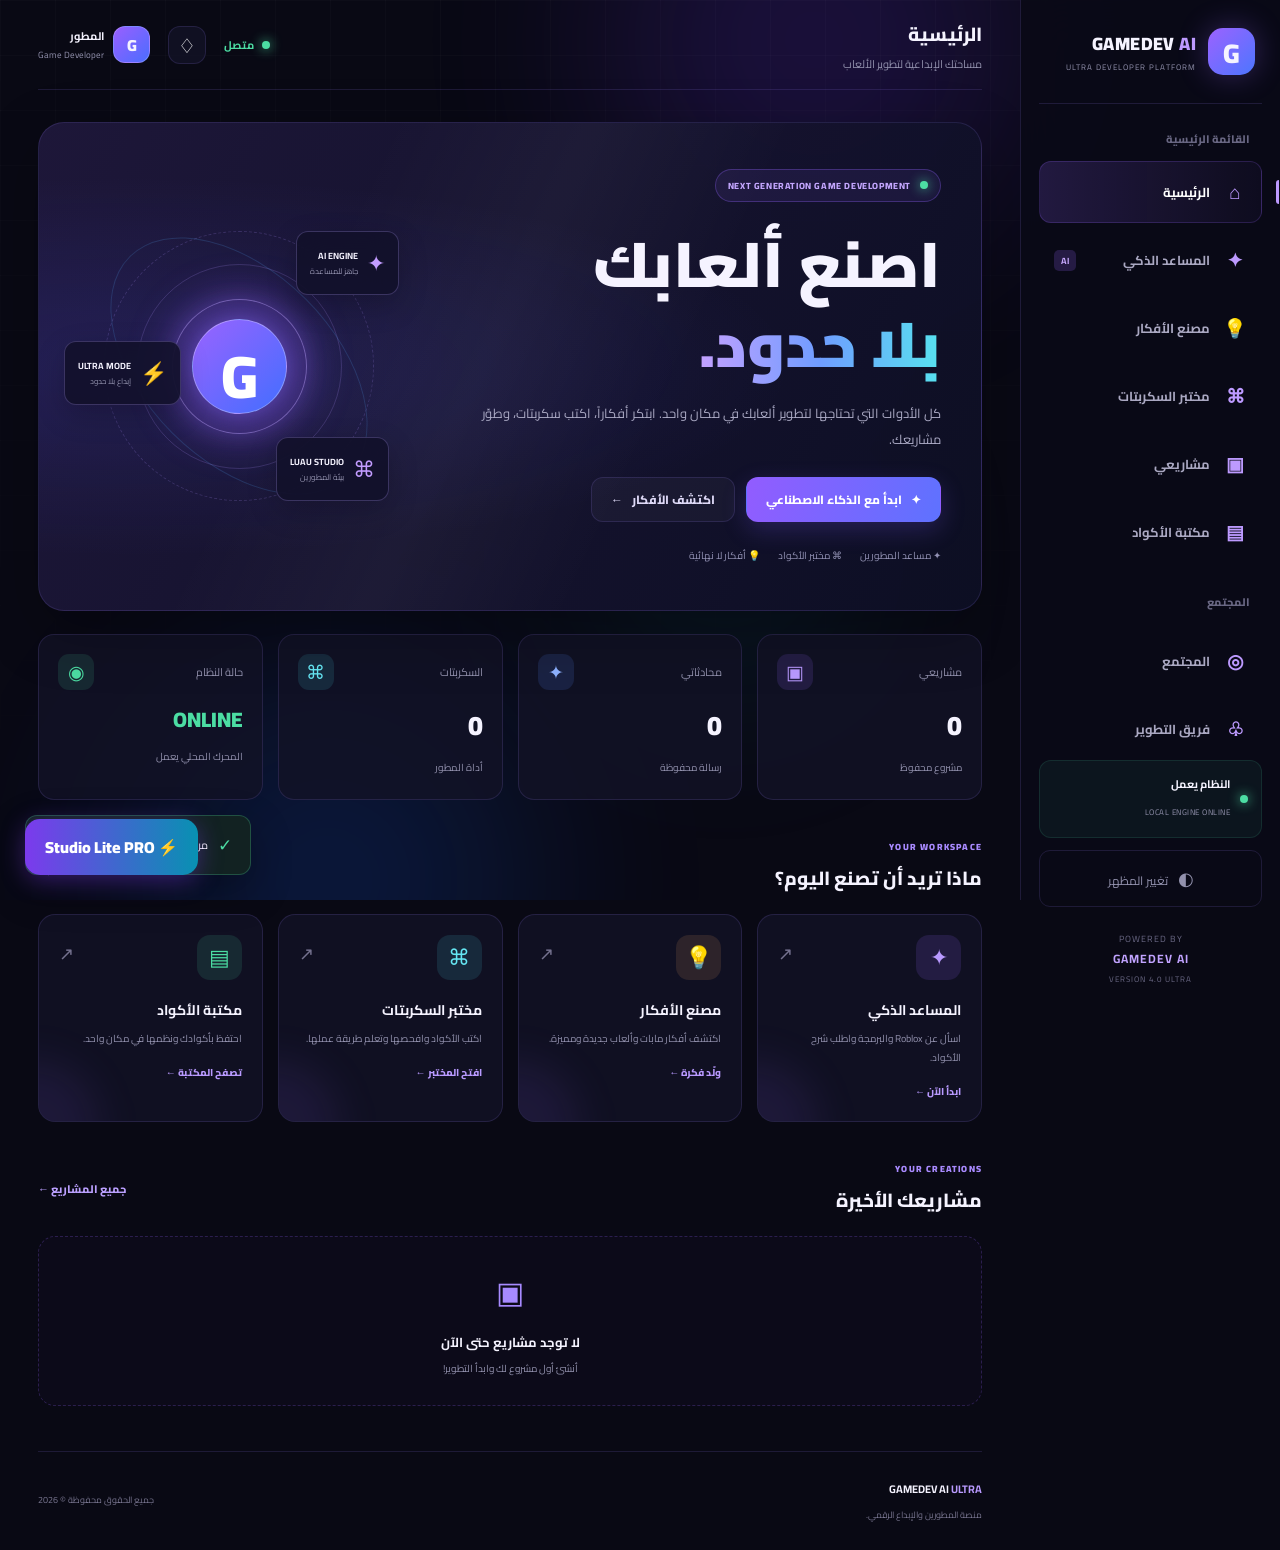
==== commit ee9373ca: "Update index.html" ====
--- a/index.html
+++ b/index.html
@@ -970,6 +970,21 @@
 
 
 <script src="script.js"></script>
-
+<a href="studio-lite.html" style="
+position:fixed;
+bottom:25px;
+left:25px;
+z-index:9999;
+background:linear-gradient(90deg,#7c3aed,#0891b2);
+color:white;
+padding:13px 20px;
+border-radius:15px;
+font-family:Cairo,sans-serif;
+font-weight:900;
+text-decoration:none;
+box-shadow:0 5px 25px #7c3aed66;
+">
+⚡ Studio Lite PRO
+</a>
 </body>
-</html>+</html>
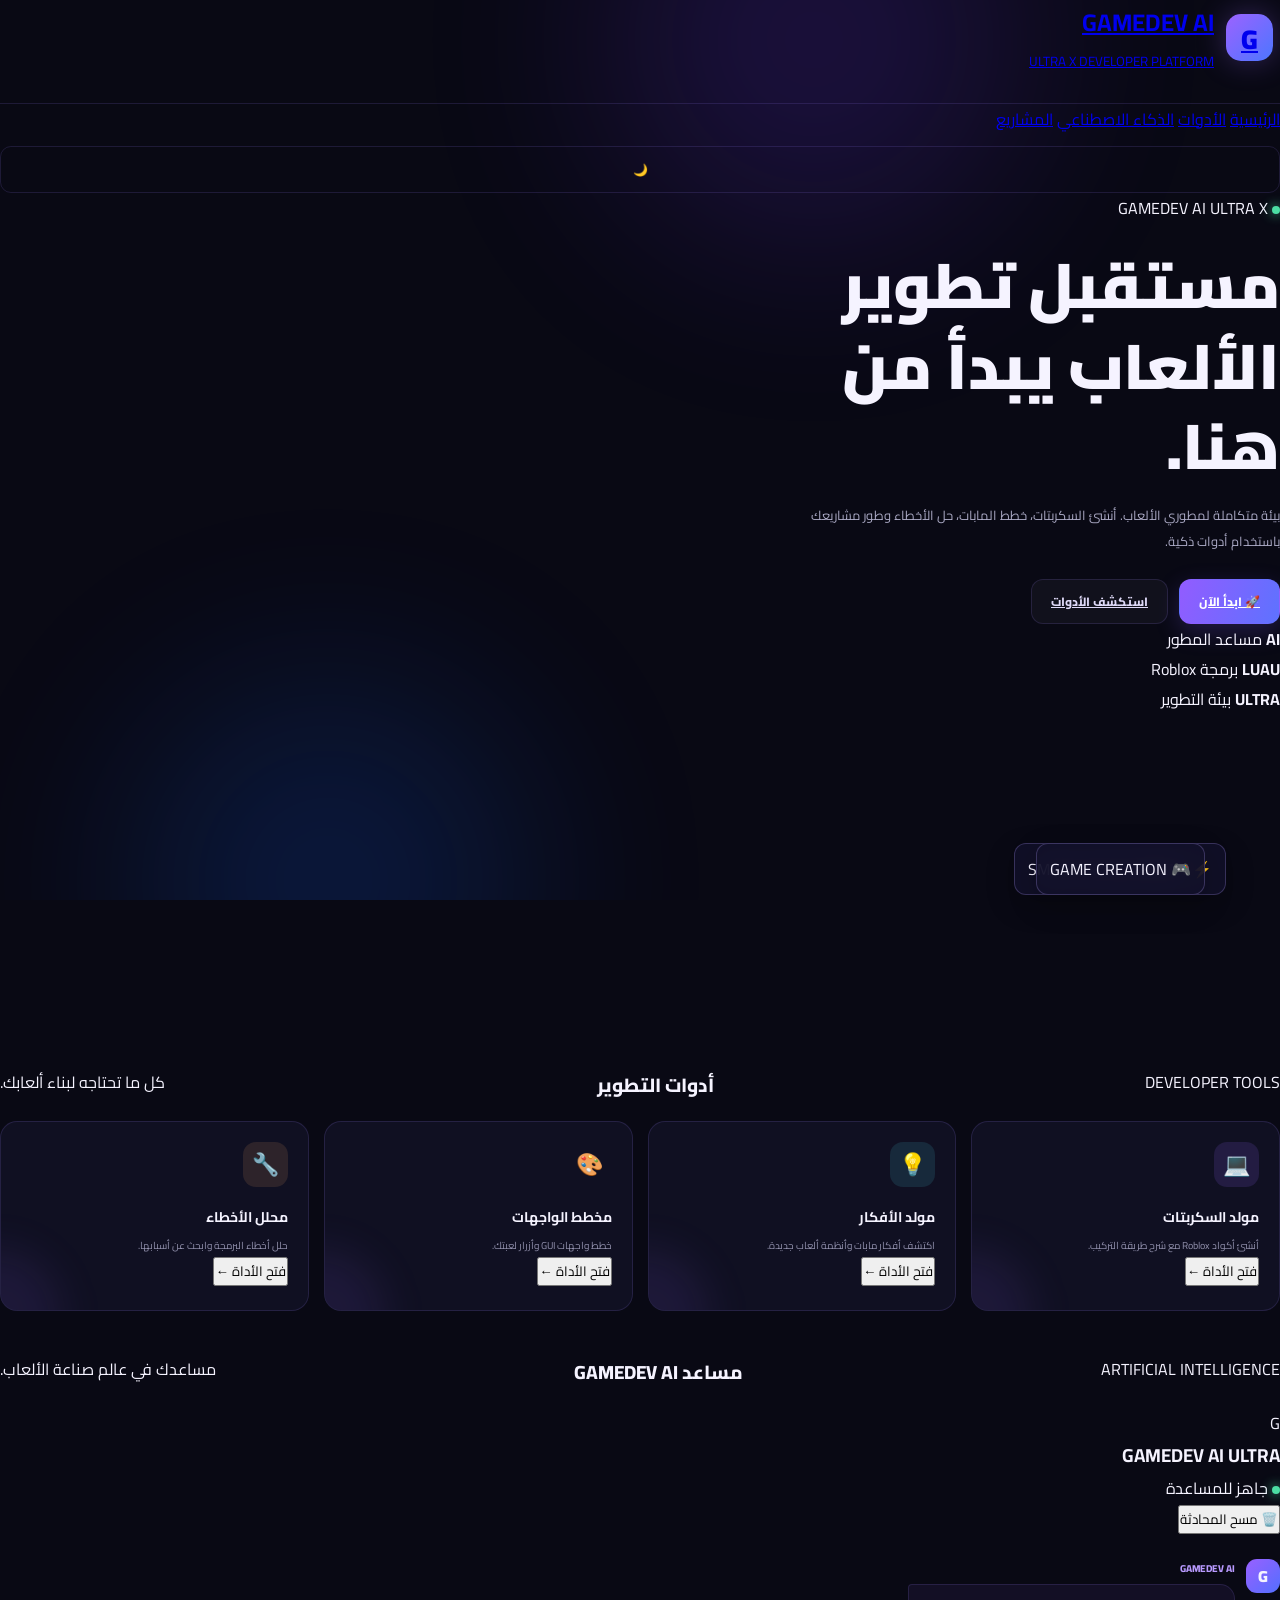
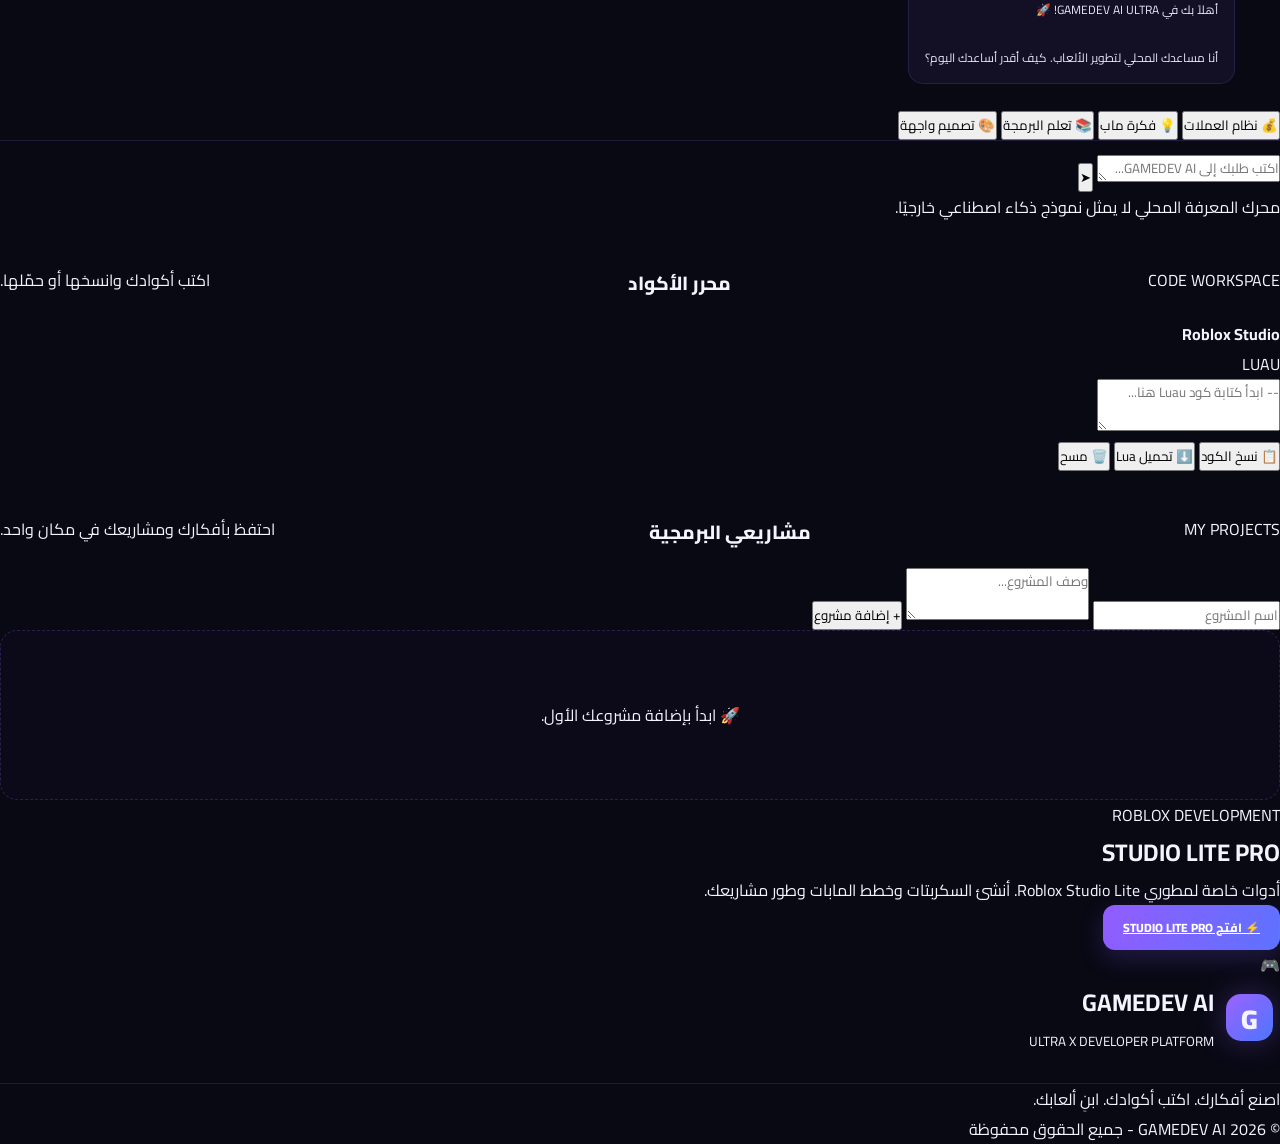
==== commit 59f2e824: "Update print statement from 'Hello' to 'Goodbye'" ====
--- a/index.html
+++ b/index.html
@@ -1,17 +1,17 @@
 <!DOCTYPE html>
 <html lang="ar" dir="rtl">
+
 <head>
     <meta charset="UTF-8">
     <meta name="viewport" content="width=device-width, initial-scale=1.0">
-    <meta name="theme-color" content="#090914">
-
-    <title>GAMEDEV AI ULTRA | منصة المطورين</title>
+    <meta name="theme-color" content="#080814">
+
+    <title>GAMEDEV AI ULTRA X</title>
+
+    <link rel="preconnect" href="https://fonts.googleapis.com">
+    <link href="https://fonts.googleapis.com/css2?family=Cairo:wght@400;500;600;700;800;900&display=swap" rel="stylesheet">
 
     <link rel="stylesheet" href="style.css">
-
-    <link rel="preconnect" href="https://fonts.googleapis.com">
-    <link rel="preconnect" href="https://fonts.gstatic.com" crossorigin>
-    <link href="https://fonts.googleapis.com/css2?family=Cairo:wght@400;500;600;700;800;900&display=swap" rel="stylesheet">
 </head>
 
 <body>
@@ -19,972 +19,412 @@
 <div class="background-effects">
     <div class="glow glow-one"></div>
     <div class="glow glow-two"></div>
-    <div class="glow glow-three"></div>
-    <div class="grid-overlay"></div>
+    <div class="grid-background"></div>
 </div>
 
-<div class="app-container">
-
-    <!-- SIDEBAR -->
-
-    <aside class="sidebar">
-
-        <div class="brand">
-            <div class="brand-icon">G</div>
-
-            <div class="brand-text">
-                <h2>GAMEDEV<span> AI</span></h2>
-                <small>ULTRA DEVELOPER PLATFORM</small>
-            </div>
-        </div>
-
-        <div class="sidebar-label">القائمة الرئيسية</div>
-
-        <nav class="navigation">
-
-            <button class="nav-item active" data-page="home">
-                <span class="nav-icon">⌂</span>
-                <span>الرئيسية</span>
-                <span class="nav-indicator"></span>
-            </button>
-
-            <button class="nav-item" data-page="assistant">
-                <span class="nav-icon">✦</span>
-                <span>المساعد الذكي</span>
-                <span class="nav-badge">AI</span>
-            </button>
-
-            <button class="nav-item" data-page="ideas">
-                <span class="nav-icon">💡</span>
-                <span>مصنع الأفكار</span>
-            </button>
-
-            <button class="nav-item" data-page="scripts">
-                <span class="nav-icon">⌘</span>
-                <span>مختبر السكربتات</span>
-            </button>
-
-            <button class="nav-item" data-page="projects">
-                <span class="nav-icon">▣</span>
-                <span>مشاريعي</span>
-            </button>
-
-            <button class="nav-item" data-page="library">
-                <span class="nav-icon">▤</span>
-                <span>مكتبة الأكواد</span>
-            </button>
-
-            <div class="sidebar-label second-label">المجتمع</div>
-
-            <button class="nav-item" data-page="community">
-                <span class="nav-icon">◎</span>
-                <span>المجتمع</span>
-            </button>
-
-            <button class="nav-item" data-page="team">
-                <span class="nav-icon">♧</span>
-                <span>فريق التطوير</span>
-            </button>
-
-        </nav>
-
-        <div class="sidebar-bottom">
-
-            <div class="sidebar-status">
+<header class="navbar">
+
+    <a href="#" class="brand">
+        <div class="brand-icon">G</div>
+
+        <div>
+            <h2>GAMEDEV <span>AI</span></h2>
+            <small>ULTRA X DEVELOPER PLATFORM</small>
+        </div>
+    </a>
+
+    <nav class="nav-links">
+        <a href="#home">الرئيسية</a>
+        <a href="#tools">الأدوات</a>
+        <a href="#assistant">الذكاء الاصطناعي</a>
+        <a href="#projects">المشاريع</a>
+    </nav>
+
+    <button id="themeToggle" class="theme-button">🌙</button>
+
+</header>
+
+
+<main>
+
+    <!-- HERO SECTION -->
+
+    <section class="hero" id="home">
+
+        <div class="hero-content">
+
+            <div class="status-badge">
                 <span class="status-dot"></span>
+                GAMEDEV AI ULTRA X
+            </div>
+
+            <h1>
+                مستقبل تطوير الألعاب
+                <span>يبدأ من هنا.</span>
+            </h1>
+
+            <p>
+                بيئة متكاملة لمطوري الألعاب.
+                أنشئ السكربتات، خطط المابات،
+                حل الأخطاء وطور مشاريعك باستخدام أدوات ذكية.
+            </p>
+
+            <div class="hero-buttons">
+
+                <a href="#assistant" class="primary-button">
+                    🚀 ابدأ الآن
+                </a>
+
+                <a href="#tools" class="secondary-button">
+                    استكشف الأدوات
+                </a>
+
+            </div>
+
+            <div class="hero-stats">
+
                 <div>
-                    <strong>النظام يعمل</strong>
-                    <small>LOCAL ENGINE ONLINE</small>
-                </div>
-            </div>
-
-            <button class="theme-button" id="themeButton">
-                <span>◐</span>
-                تغيير المظهر
-            </button>
-
-            <div class="sidebar-footer">
-                <span>POWERED BY</span>
-                <strong>GAMEDEV AI</strong>
-                <small>VERSION 4.0 ULTRA</small>
-            </div>
-
-        </div>
-
-    </aside>
-
-
-    <!-- MAIN CONTENT -->
-
-    <main class="main-content">
-
-        <!-- TOPBAR -->
-
-        <header class="topbar">
-
-            <div class="topbar-title">
-                <div class="mobile-brand">GAMEDEV <span>AI</span></div>
+                    <strong>AI</strong>
+                    <span>مساعد المطور</span>
+                </div>
+
                 <div>
-                    <h1 id="pageTitle">الرئيسية</h1>
-                    <p>مساحتك الإبداعية لتطوير الألعاب</p>
-                </div>
-            </div>
-
-            <div class="topbar-actions">
-
-                <div class="system-online">
-                    <span class="status-dot"></span>
-                    متصل
-                </div>
-
-                <button class="top-icon" title="الإشعارات">♢</button>
-
-                <div class="profile-mini">
-                    <div class="profile-avatar">G</div>
+                    <strong>LUAU</strong>
+                    <span>برمجة Roblox</span>
+                </div>
+
+                <div>
+                    <strong>ULTRA</strong>
+                    <span>بيئة التطوير</span>
+                </div>
+
+            </div>
+
+        </div>
+
+        <div class="hero-visual">
+
+            <div class="main-orb">
+                <div class="orb-inner">
+                    <span>G</span>
+                    <small>AI</small>
+                </div>
+            </div>
+
+            <div class="floating-card card-top">
+                ⚡ SMART DEVELOPMENT
+            </div>
+
+            <div class="floating-card card-bottom">
+                🎮 GAME CREATION
+            </div>
+
+        </div>
+
+    </section>
+
+
+    <!-- TOOLS -->
+
+    <section class="section" id="tools">
+
+        <div class="section-heading">
+            <span class="section-label">DEVELOPER TOOLS</span>
+            <h2>أدوات <span>التطوير</span></h2>
+            <p>كل ما تحتاجه لبناء ألعابك.</p>
+        </div>
+
+        <div class="tools-grid">
+
+            <article class="tool-card">
+                <div class="tool-icon purple">💻</div>
+                <h3>مولد السكربتات</h3>
+                <p>أنشئ أكواد Roblox مع شرح طريقة التركيب.</p>
+                <button onclick="openTool('script')">فتح الأداة ←</button>
+            </article>
+
+            <article class="tool-card">
+                <div class="tool-icon cyan">💡</div>
+                <h3>مولد الأفكار</h3>
+                <p>اكتشف أفكار مابات وأنظمة ألعاب جديدة.</p>
+                <button onclick="openTool('ideas')">فتح الأداة ←</button>
+            </article>
+
+            <article class="tool-card">
+                <div class="tool-icon pink">🎨</div>
+                <h3>مخطط الواجهات</h3>
+                <p>خطط واجهات GUI وأزرار لعبتك.</p>
+                <button onclick="openTool('gui')">فتح الأداة ←</button>
+            </article>
+
+            <article class="tool-card">
+                <div class="tool-icon orange">🔧</div>
+                <h3>محلل الأخطاء</h3>
+                <p>حلل أخطاء البرمجة وابحث عن أسبابها.</p>
+                <button onclick="openTool('errors')">فتح الأداة ←</button>
+            </article>
+
+        </div>
+
+    </section>
+
+
+    <!-- AI ASSISTANT -->
+
+    <section class="section assistant-section" id="assistant">
+
+        <div class="section-heading">
+            <span class="section-label">ARTIFICIAL INTELLIGENCE</span>
+            <h2>مساعد <span>GAMEDEV AI</span></h2>
+            <p>مساعدك في عالم صناعة الألعاب.</p>
+        </div>
+
+        <div class="assistant-container">
+
+            <div class="assistant-header">
+
+                <div class="assistant-profile">
+
+                    <div class="assistant-avatar">G</div>
+
                     <div>
-                        <strong>المطور</strong>
-                        <small>Game Developer</small>
+                        <h3>GAMEDEV AI ULTRA</h3>
+                        <span>
+                            <i class="status-dot"></i>
+                            جاهز للمساعدة
+                        </span>
                     </div>
-                </div>
-
-            </div>
-
-        </header>
-
-
-        <!-- HOME PAGE -->
-
-        <section class="page active" id="home">
-
-            <div class="hero-section">
-
-                <div class="hero-content">
-
-                    <div class="hero-tag">
-                        <span class="pulse-dot"></span>
-                        NEXT GENERATION GAME DEVELOPMENT
+
+                </div>
+
+                <button id="clearChat" class="small-button">
+                    🗑️ مسح المحادثة
+                </button>
+
+            </div>
+
+
+            <div class="chat-messages" id="chatMessages">
+
+                <div class="message bot-message">
+
+                    <div class="message-avatar">G</div>
+
+                    <div class="message-content">
+
+                        <strong>GAMEDEV AI</strong>
+
+                        <p>
+                            أهلًا بك في GAMEDEV AI ULTRA X! 🚀
+
+                            أستطيع مساعدتك في تطوير ألعاب Roblox،
+                            إنشاء السكربتات، ابتكار المابات،
+                            تصميم الأنظمة وحل الأخطاء.
+
+                            ما المشروع الذي تريد العمل عليه؟
+                        </p>
+
                     </div>
 
-                    <h1>
-                        اصنع ألعابك<br>
-                        <span class="gradient-text">بلا حدود.</span>
-                    </h1>
-
-                    <p>
-                        كل الأدوات التي تحتاجها لتطوير ألعابك في مكان واحد.
-                        ابتكر أفكاراً، اكتب سكربتات، وطوّر مشاريعك.
-                    </p>
-
-                    <div class="hero-buttons">
-                        <button class="primary-button" data-goto="assistant">
-                            <span>✦</span>
-                            ابدأ مع الذكاء الاصطناعي
-                        </button>
-
-                        <button class="secondary-button" data-goto="ideas">
-                            اكتشف الأفكار
-                            <span>←</span>
-                        </button>
-                    </div>
-
-                    <div class="hero-features">
-                        <span>✦ مساعد المطورين</span>
-                        <span>⌘ مختبر الأكواد</span>
-                        <span>💡 أفكار لا نهائية</span>
-                    </div>
-
-                </div>
-
-                <div class="hero-visual">
-
-                    <div class="orbit orbit-one"></div>
-                    <div class="orbit orbit-two"></div>
-                    <div class="orbit orbit-three"></div>
-
-                    <div class="hero-core">
-                        <div class="core-inner">
-                            <span>G</span>
-                        </div>
-                    </div>
-
-                    <div class="floating-card floating-card-one">
-                        <span>✦</span>
-                        <div>
-                            <strong>AI ENGINE</strong>
-                            <small>جاهز للمساعدة</small>
-                        </div>
-                    </div>
-
-                    <div class="floating-card floating-card-two">
-                        <span>⌘</span>
-                        <div>
-                            <strong>LUAU STUDIO</strong>
-                            <small>بيئة المطورين</small>
-                        </div>
-                    </div>
-
-                    <div class="floating-card floating-card-three">
-                        <span>⚡</span>
-                        <div>
-                            <strong>ULTRA MODE</strong>
-                            <small>إبداع بلا حدود</small>
-                        </div>
-                    </div>
-
-                </div>
-
-            </div>
-
-
-            <!-- STATS -->
-
-            <div class="stats-grid">
-
-                <div class="stat-card">
-                    <div class="stat-top">
-                        <span>مشاريعي</span>
-                        <div class="stat-icon purple">▣</div>
-                    </div>
-                    <h2 id="projectCount">0</h2>
-                    <small>مشروع محفوظ</small>
-                </div>
-
-                <div class="stat-card">
-                    <div class="stat-top">
-                        <span>محادثاتي</span>
-                        <div class="stat-icon blue">✦</div>
-                    </div>
-                    <h2 id="chatCount">0</h2>
-                    <small>رسالة محفوظة</small>
-                </div>
-
-                <div class="stat-card">
-                    <div class="stat-top">
-                        <span>السكربتات</span>
-                        <div class="stat-icon cyan">⌘</div>
-                    </div>
-                    <h2 id="scriptCount">0</h2>
-                    <small>أداة المطور</small>
-                </div>
-
-                <div class="stat-card">
-                    <div class="stat-top">
-                        <span>حالة النظام</span>
-                        <div class="stat-icon green">◉</div>
-                    </div>
-                    <h2 class="online-text">ONLINE</h2>
-                    <small>المحرك المحلي يعمل</small>
-                </div>
-
-            </div>
-
-
-            <!-- QUICK TOOLS -->
-
-            <div class="section-heading">
+                </div>
+
+            </div>
+
+
+            <div class="quick-prompts">
+
+                <button onclick="usePrompt('أريد إنشاء نظام عملات كامل في Roblox')">
+                    💰 نظام العملات
+                </button>
+
+                <button onclick="usePrompt('أعطني فكرة ماب Roblox احترافية')">
+                    💡 فكرة ماب
+                </button>
+
+                <button onclick="usePrompt('اشرح لي طريقة استخدام RemoteEvents')">
+                    📚 تعلم البرمجة
+                </button>
+
+                <button onclick="usePrompt('أريد تصميم واجهة متجر احترافية')">
+                    🎨 تصميم واجهة
+                </button>
+
+            </div>
+
+
+            <form class="chat-input-area" id="chatForm">
+
+                <textarea
+                    id="chatInput"
+                    placeholder="اكتب طلبك إلى GAMEDEV AI..."
+                    rows="1"
+                ></textarea>
+
+                <button type="submit" id="sendButton">
+                    ➤
+                </button>
+
+            </form>
+
+            <div class="chat-disclaimer">
+                محرك المعرفة المحلي لا يمثل نموذج ذكاء اصطناعي خارجيًا.
+            </div>
+
+        </div>
+
+    </section>
+
+
+    <!-- CODE EDITOR -->
+
+    <section class="section" id="editor">
+
+        <div class="section-heading">
+            <span class="section-label">CODE WORKSPACE</span>
+            <h2>محرر <span>الأكواد</span></h2>
+            <p>اكتب أكوادك وانسخها أو حمّلها.</p>
+        </div>
+
+        <div class="code-workspace">
+
+            <div class="code-header">
+
                 <div>
-                    <span class="section-overline">YOUR WORKSPACE</span>
-                    <h2>ماذا تريد أن تصنع اليوم؟</h2>
-                </div>
-                <span class="section-decoration">✦</span>
-            </div>
-
-            <div class="tools-grid">
-
-                <div class="tool-card" data-goto="assistant">
-                    <div class="tool-icon purple">✦</div>
-                    <span class="tool-arrow">↗</span>
-                    <h3>المساعد الذكي</h3>
-                    <p>اسأل عن Roblox والبرمجة واطلب شرح الأكواد.</p>
-                    <div class="tool-link">ابدأ الآن ←</div>
-                </div>
-
-                <div class="tool-card" data-goto="ideas">
-                    <div class="tool-icon orange">💡</div>
-                    <span class="tool-arrow">↗</span>
-                    <h3>مصنع الأفكار</h3>
-                    <p>اكتشف أفكار مابات وألعاب جديدة ومميزة.</p>
-                    <div class="tool-link">ولّد فكرة ←</div>
-                </div>
-
-                <div class="tool-card" data-goto="scripts">
-                    <div class="tool-icon cyan">⌘</div>
-                    <span class="tool-arrow">↗</span>
-                    <h3>مختبر السكربتات</h3>
-                    <p>اكتب الأكواد وافحصها وتعلم طريقة عملها.</p>
-                    <div class="tool-link">افتح المختبر ←</div>
-                </div>
-
-                <div class="tool-card" data-goto="library">
-                    <div class="tool-icon green">▤</div>
-                    <span class="tool-arrow">↗</span>
-                    <h3>مكتبة الأكواد</h3>
-                    <p>احتفظ بأكوادك ونظمها في مكان واحد.</p>
-                    <div class="tool-link">تصفح المكتبة ←</div>
-                </div>
-
-            </div>
-
-
-            <!-- RECENT PROJECTS -->
-
-            <div class="section-heading">
-                <div>
-                    <span class="section-overline">YOUR CREATIONS</span>
-                    <h2>مشاريعك الأخيرة</h2>
-                </div>
-
-                <button class="text-button" data-goto="projects">
-                    جميع المشاريع ←
-                </button>
-            </div>
-
-            <div class="projects-grid" id="homeProjects">
+                    <span class="code-dot red"></span>
+                    <span class="code-dot yellow"></span>
+                    <span class="code-dot green"></span>
+                    <strong>Roblox Studio</strong>
+                </div>
+
+                <span class="code-language">LUAU</span>
+
+            </div>
+
+            <textarea
+                id="codeEditor"
+                spellcheck="false"
+                placeholder="-- ابدأ كتابة كود Luau هنا..."
+            ></textarea>
+
+            <div class="code-actions">
+
+                <button onclick="copyCode()">📋 نسخ الكود</button>
+                <button onclick="downloadCode()">⬇️ تحميل Lua</button>
+                <button onclick="clearCode()">🗑️ مسح</button>
+
+            </div>
+
+        </div>
+
+    </section>
+
+
+    <!-- PROJECTS -->
+
+    <section class="section" id="projects">
+
+        <div class="section-heading">
+            <span class="section-label">MY PROJECTS</span>
+            <h2>مشاريعي <span>البرمجية</span></h2>
+            <p>احتفظ بأفكارك ومشاريعك في مكان واحد.</p>
+        </div>
+
+        <div class="project-panel">
+
+            <div class="project-form">
+
+                <input
+                    id="projectName"
+                    type="text"
+                    placeholder="اسم المشروع"
+                >
+
+                <textarea
+                    id="projectDescription"
+                    placeholder="وصف المشروع..."
+                ></textarea>
+
+                <button onclick="addProject()">
+                    + إضافة مشروع
+                </button>
+
+            </div>
+
+            <div class="projects-list" id="projectsList">
 
                 <div class="empty-state">
-                    <div>▣</div>
-                    <h3>لا توجد مشاريع حتى الآن</h3>
-                    <p>ابدأ بإنشاء أول مشروع لك!</p>
-                </div>
-
-            </div>
-
-        </section>
-
-
-
-        <!-- AI ASSISTANT PAGE -->
-
-        <section class="page" id="assistant">
-
-            <div class="assistant-layout">
-
-                <div class="assistant-main">
-
-                    <div class="assistant-welcome">
-
-                        <div class="ai-large-icon">
-                            <span>✦</span>
-                        </div>
-
-                        <div>
-                            <span class="section-overline">GAMEDEV AI ENGINE</span>
-                            <h2>مرحباً بك في مساعد المطورين</h2>
-                            <p>
-                                اسألني عن Roblox أو Luau أو تطوير الألعاب،
-                                وسأساعدك بالمعلومات المتاحة في قاعدة المعرفة.
-                            </p>
-                        </div>
-
-                    </div>
-
-
-                    <div class="chat-messages" id="chatMessages">
-
-                        <div class="message-row ai-message">
-                            <div class="ai-avatar">G</div>
-
-                            <div class="message-content">
-                                <div class="message-name">GAMEDEV AI</div>
-
-                                <div class="message-bubble">
-                                    أهلاً بك في GAMEDEV AI ULTRA! 🚀
-
-                                    أنا مساعدك لتطوير الألعاب.
-
-                                    كيف أقدر أساعدك اليوم؟
-                                </div>
-                            </div>
-                        </div>
-
-                    </div>
-
-
-                    <div class="chat-suggestions">
-
-                        <button data-prompt="كيف أسوي نظام Leaderstats في Roblox؟">
-                            نظام Leaderstats
-                        </button>
-
-                        <button data-prompt="أعطني فكرة ماب Roblox جديدة ومميزة">
-                            💡 فكرة ماب
-                        </button>
-
-                        <button data-prompt="اشرح لي RemoteEvent">
-                            شرح RemoteEvent
-                        </button>
-
-                        <button data-prompt="كيف أحفظ بيانات اللاعبين باستخدام DataStore؟">
-                            DataStore
-                        </button>
-
-                    </div>
-
-
-                    <div class="chat-input-area">
-
-                        <div class="chat-input-box">
-
-                            <textarea
-                                id="chatInput"
-                                placeholder="اكتب سؤالك هنا... اسأل عن Roblox أو البرمجة"
-                                rows="1"
-                            ></textarea>
-
-                            <button id="chatSend" class="send-button">
-                                ➤
-                            </button>
-
-                        </div>
-
-                        <div class="chat-input-footer">
-                            <span>✦ GAMEDEV AI LOCAL ENGINE</span>
-                            <span>اضغط Enter للإرسال</span>
-                        </div>
-
-                    </div>
-
-                </div>
-
-
-                <aside class="assistant-side">
-
-                    <div class="side-panel">
-                        <span class="panel-icon">✦</span>
-                        <h3>مساعد المطور</h3>
-                        <p>مساعد محلي متخصص في مواضيع تطوير الألعاب.</p>
-
-                        <div class="capability-list">
-                            <div><span>✓</span> Roblox Studio</div>
-                            <div><span>✓</span> Luau Programming</div>
-                            <div><span>✓</span> Game Systems</div>
-                            <div><span>✓</span> Debugging Basics</div>
-                            <div><span>✓</span> Game Ideas</div>
-                        </div>
-                    </div>
-
-                    <div class="side-panel tip-panel">
-                        <span class="panel-icon">💡</span>
-                        <h3>نصيحة المطور</h3>
-                        <p>كل مشروع ناجح يبدأ بفكرة صغيرة، ثم يتطور بالتجربة والتحسين.</p>
-                    </div>
-
-                </aside>
-
-            </div>
-
-        </section>
-
-
-
-        <!-- IDEAS PAGE -->
-
-        <section class="page" id="ideas">
-
-            <div class="page-banner idea-banner">
-
-                <div>
-                    <span class="section-overline">CREATIVE FACTORY</span>
-                    <h2>مصنع الأفكار الإبداعي</h2>
-                    <p>اكتشف عوالم جديدة وحوّل أفكارك إلى ألعاب.</p>
-                </div>
-
-                <div class="banner-symbol">💡</div>
-
-            </div>
-
-
-            <div class="idea-workspace">
-
-                <div class="panel-card">
-
-                    <h3>اختر نوع لعبتك</h3>
-                    <p>حدد التصنيف الذي تريده لنبدأ الإبداع.</p>
-
-                    <div class="genre-grid">
-
-                        <button class="genre active" data-genre="واقعية">
-                            <span>🏙️</span>
-                            <strong>واقعية</strong>
-                        </button>
-
-                        <button class="genre" data-genre="مغامرات">
-                            <span>🗺️</span>
-                            <strong>مغامرات</strong>
-                        </button>
-
-                        <button class="genre" data-genre="رعب">
-                            <span>👻</span>
-                            <strong>رعب</strong>
-                        </button>
-
-                        <button class="genre" data-genre="محاكاة">
-                            <span>⚙️</span>
-                            <strong>محاكاة</strong>
-                        </button>
-
-                        <button class="genre" data-genre="اجتماعية">
-                            <span>👥</span>
-                            <strong>اجتماعية</strong>
-                        </button>
-
-                        <button class="genre" data-genre="جديدة وغريبة">
-                            <span>🚀</span>
-                            <strong>أفكار غريبة</strong>
-                        </button>
-
-                    </div>
-
-                    <label class="input-label" for="ideaDetails">
-                        تفاصيل إضافية (اختياري)
-                    </label>
-
-                    <textarea
-                        id="ideaDetails"
-                        class="standard-textarea"
-                        placeholder="مثلاً: أبي ماب سعودي فيه وظائف وترقيات ونظام اقتصاد..."
-                    ></textarea>
-
-                    <button class="primary-button full-button" id="generateIdea">
-                        <span>✦</span>
-                        أنشئ فكرة جديدة
-                    </button>
-
-                </div>
-
-
-                <div class="panel-card idea-result-card">
-
-                    <div class="result-heading">
-                        <div>
-                            <span class="section-overline">GENERATED CONCEPT</span>
-                            <h3>نتيجة الإبداع</h3>
-                        </div>
-                        <div class="result-icon">✧</div>
-                    </div>
-
-                    <div id="ideaResult" class="idea-result">
-
-                        <div class="result-placeholder">
-                            <div>💡</div>
-                            <h3>فكرتك القادمة تبدأ هنا</h3>
-                            <p>اختر نوع اللعبة واضغط على إنشاء فكرة جديدة.</p>
-                        </div>
-
-                    </div>
-
-                    <div id="ideaOutput" class="idea-output" hidden></div>
-
-                    <button class="secondary-button full-button" id="copyIdea">
-                        نسخ الفكرة
-                    </button>
-
-                </div>
-
-            </div>
-
-        </section>
-
-
-
-        <!-- SCRIPTS PAGE -->
-
-        <section class="page" id="scripts">
-
-            <div class="page-banner script-banner">
-
-                <div>
-                    <span class="section-overline">LUAU DEVELOPMENT LAB</span>
-                    <h2>مختبر السكربتات</h2>
-                    <p>مساحة مخصصة لكتابة وفحص وفهم أكواد Roblox.</p>
-                </div>
-
-                <div class="banner-symbol">⌘</div>
-
-            </div>
-
-
-            <div class="script-toolbar">
-
-                <div class="editor-language">
-                    <span class="language-dot"></span>
-                    Luau
-                    <small>Roblox Script</small>
-                </div>
-
-                <div class="editor-actions">
-                    <button id="explainScript" class="secondary-button">
-                        شرح الكود
-                    </button>
-
-                    <button id="fixScript" class="secondary-button">
-                        فحص الأخطاء
-                    </button>
-
-                    <button id="createScript" class="primary-button">
-                        إنشاء قالب
-                    </button>
-                </div>
-
-            </div>
-
-
-            <div class="code-editor">
-
-                <div class="editor-header">
-                    <div class="editor-tab">
-                        <span>●</span>
-                        main.lua
-                    </div>
-
-                    <div class="editor-header-right">
-                        LOCAL EDITOR
-                    </div>
-                </div>
-
-                <div class="editor-body">
-                    <div class="line-numbers">
-                        1<br>2<br>3<br>4<br>5<br>6<br>7<br>8<br>9<br>10<br>11<br>12
-                    </div>
-
-                    <textarea
-                        id="scriptInput"
-                        spellcheck="false"
-                        placeholder="-- اكتب كود Luau هنا
-
-local Players = game:GetService('Players')
-
-Players.PlayerAdded:Connect(function(player)
-    print(player.Name .. ' joined the game!')
-end)"
-                    ></textarea>
-                </div>
-
-                <div class="editor-footer">
-                    <span>Luau</span>
-                    <span>UTF-8</span>
-                    <span>GAMEDEV EDITOR</span>
-                </div>
-
-            </div>
-
-
-            <div class="script-result-panel">
-
-                <div class="section-heading">
-                    <div>
-                        <span class="section-overline">CODE ANALYSIS</span>
-                        <h2>نتيجة الفحص</h2>
-                    </div>
-                </div>
-
-                <div id="scriptResult" class="script-result">
-
-                    <div class="result-placeholder">
-                        <div>⌘</div>
-                        <h3>المختبر جاهز</h3>
-                        <p>أدخل كودك واختر العملية التي تريد تنفيذها.</p>
-                    </div>
-
-                </div>
-
-                <pre id="scriptOutput" hidden></pre>
-
-                <button class="secondary-button" id="copyScript">
-                    نسخ النتيجة
-                </button>
-
-            </div>
-
-        </section>
-
-
-
-        <!-- PROJECTS PAGE -->
-
-        <section class="page" id="projects">
-
-            <div class="page-banner project-banner">
-
-                <div>
-                    <span class="section-overline">MY DEVELOPMENT SPACE</span>
-                    <h2>مشاريعي</h2>
-                    <p>نظم جميع ألعابك وأفكارك وتابع تقدمك.</p>
-                </div>
-
-                <div class="banner-symbol">▣</div>
-
-            </div>
-
-
-            <div class="project-controls">
-
-                <div>
-                    <h3>جميع المشاريع</h3>
-                    <p>مساحة خاصة بإبداعاتك.</p>
-                </div>
-
-                <button id="newProject" class="primary-button">
-                    <span>＋</span>
-                    مشروع جديد
-                </button>
-
-            </div>
-
-
-            <div class="projects-grid" id="projectsGrid">
-
-                <div class="empty-state">
-                    <div>▣</div>
-                    <h3>مساحة مشاريعك فارغة</h3>
-                    <p>اضغط على مشروع جديد لإنشاء أول مشروع.</p>
-                </div>
-
-            </div>
-
-        </section>
-
-
-
-        <!-- LIBRARY PAGE -->
-
-        <section class="page" id="library">
-
-            <div class="page-banner library-banner">
-
-                <div>
-                    <span class="section-overline">DEVELOPER RESOURCES</span>
-                    <h2>مكتبة الأكواد</h2>
-                    <p>مكانك لتنظيم وحفظ الأكواد والموارد البرمجية.</p>
-                </div>
-
-                <div class="banner-symbol">▤</div>
-
-            </div>
-
-
-            <div class="library-search">
-                <span>⌕</span>
-                <input
-                    type="text"
-                    id="librarySearch"
-                    placeholder="ابحث عن كود أو نظام..."
-                >
-            </div>
-
-
-            <div class="library-categories">
-
-                <button class="library-filter active" data-filter="all">
-                    الكل
-                </button>
-
-                <button class="library-filter" data-filter="player">
-                    اللاعبين
-                </button>
-
-                <button class="library-filter" data-filter="gui">
-                    الواجهات
-                </button>
-
-                <button class="library-filter" data-filter="data">
-                    البيانات
-                </button>
-
-                <button class="library-filter" data-filter="systems">
-                    الأنظمة
-                </button>
-
-            </div>
-
-
-            <div class="library-grid" id="libraryGrid">
-
-                <div class="library-placeholder">
-                    <div>▤</div>
-                    <h3>مكتبتك البرمجية</h3>
-                    <p>ستظهر هنا الأكواد والقوالب التي تضيفها.</p>
-                </div>
-
-            </div>
-
-        </section>
-
-
-
-        <!-- COMMUNITY PAGE -->
-
-        <section class="page" id="community">
-
-            <div class="page-banner community-banner">
-
-                <div>
-                    <span class="section-overline">DEVELOPER COMMUNITY</span>
-                    <h2>مجتمع المطورين</h2>
-                    <p>مساحة للتعلم ومشاركة الإبداع والأفكار.</p>
-                </div>
-
-                <div class="banner-symbol">◎</div>
-
-            </div>
-
-
-            <div class="coming-soon-card">
-
-                <div class="coming-icon">🌐</div>
-
-                <span class="section-overline">COMING SOON</span>
-
-                <h2>المجتمع قادم قريباً</h2>
+                    🚀 ابدأ بإضافة مشروعك الأول.
+                </div>
+
+            </div>
+
+        </div>
+
+    </section>
+
+
+    <!-- STUDIO LITE -->
+
+    <section class="section studio-section">
+
+        <div class="studio-banner">
+
+            <div>
+
+                <span class="section-label">ROBLOX DEVELOPMENT</span>
+
+                <h2>STUDIO LITE <span>PRO</span></h2>
 
                 <p>
-                    نعمل على تجهيز مساحة للمطورين لمشاركة المشاريع
-                    والأفكار والتجارب.
+                    أدوات خاصة لمطوري Roblox Studio Lite.
+                    أنشئ السكربتات وخطط المابات وطور مشاريعك.
                 </p>
 
-                <div class="coming-badge">
-                    <span class="status-dot"></span>
-                    قيد التطوير
-                </div>
-
-            </div>
-
-        </section>
-
-
-
-        <!-- TEAM PAGE -->
-
-        <section class="page" id="team">
-
-            <div class="page-banner team-banner">
-
-                <div>
-                    <span class="section-overline">THE PEOPLE BEHIND THE PLATFORM</span>
-                    <h2>فريق التطوير</h2>
-                    <p>تعرف على المنصة والأدوات التي تقدمها.</p>
-                </div>
-
-                <div class="banner-symbol">♧</div>
-
-            </div>
-
-
-            <div class="team-card">
-
-                <div class="team-logo">G</div>
-
-                <span class="section-overline">DEVELOPMENT PLATFORM</span>
-
-                <h2>GAMEDEV AI ULTRA</h2>
-
-                <p>
-                    منصة تهدف إلى مساعدة مطوري الألعاب على ابتكار الأفكار،
-                    تعلم البرمجة، وتنظيم مشاريعهم في مكان واحد.
-                </p>
-
-                <div class="team-tags">
-                    <span>ROBLOX</span>
-                    <span>LUAU</span>
-                    <span>GAME DEVELOPMENT</span>
-                    <span>AI TOOLS</span>
-                </div>
-
-            </div>
-
-        </section>
-
-
-        <!-- FOOTER -->
-
-        <footer class="main-footer">
-
-            <div>
-                <strong>GAMEDEV AI <span>ULTRA</span></strong>
-                <p>منصة المطورين والإبداع الرقمي.</p>
-            </div>
-
-            <div class="footer-right">
-                جميع الحقوق محفوظة © 2026
-            </div>
-
-        </footer>
-
-    </main>
-
-</div>
-
-
-<!-- TOAST NOTIFICATION -->
-
-<div class="game-toast" id="gameToast">
-    <span class="toast-icon">✓</span>
-    <span id="toastMessage">تم بنجاح</span>
-</div>
-
-
-<!-- PROJECT MODAL -->
-
-<div class="modal-overlay" id="projectModal">
-
-    <div class="modal-card">
-
-        <button class="modal-close" id="closeProjectModal">×</button>
-
-        <div class="modal-icon">▣</div>
-
-        <span class="section-overline">NEW CREATION</span>
-
-        <h2>إنشاء مشروع جديد</h2>
-
-        <p>أدخل معلومات مشروعك الجديد.</p>
-
-        <label class="input-label" for="projectName">
-            اسم المشروع
-        </label>
-
-        <input
-            type="text"
-            id="projectName"
-            class="standard-input"
-            placeholder="مثلاً: مدينة الشايب"
-        >
-
-        <label class="input-label" for="projectDescription">
-            وصف المشروع
-        </label>
-
-        <textarea
-            id="projectDescription"
-            class="standard-textarea"
-            placeholder="اكتب وصفاً مختصراً لمشروعك..."
-        ></textarea>
-
-        <button class="primary-button full-button" id="saveProject">
-            حفظ المشروع
-        </button>
+                <a href="studio-lite.html" class="primary-button">
+                    ⚡ افتح STUDIO LITE PRO
+                </a>
+
+            </div>
+
+            <div class="studio-symbol">
+                🎮
+            </div>
+
+        </div>
+
+    </section>
+
+
+</main>
+
+
+<!-- FOOTER -->
+
+<footer class="footer">
+
+    <div class="brand footer-brand">
+
+        <div class="brand-icon">G</div>
+
+        <div>
+            <h2>GAMEDEV <span>AI</span></h2>
+            <small>ULTRA X DEVELOPER PLATFORM</small>
+        </div>
 
     </div>
 
-</div>
-
+    <p>اصنع أفكارك. اكتب أكوادك. ابنِ ألعابك.</p>
+
+    <div class="footer-bottom">
+        © 2026 GAMEDEV AI - جميع الحقوق محفوظة
+    </div>
+
+</footer>
+
+
+<div id="toast" class="toast"></div>
 
 <script src="script.js"></script>
-<a href="studio-lite.html" style="
-position:fixed;
-bottom:25px;
-left:25px;
-z-index:9999;
-background:linear-gradient(90deg,#7c3aed,#0891b2);
-color:white;
-padding:13px 20px;
-border-radius:15px;
-font-family:Cairo,sans-serif;
-font-weight:900;
-text-decoration:none;
-box-shadow:0 5px 25px #7c3aed66;
-">
-⚡ Studio Lite PRO
-</a>
+
 </body>
 </html>
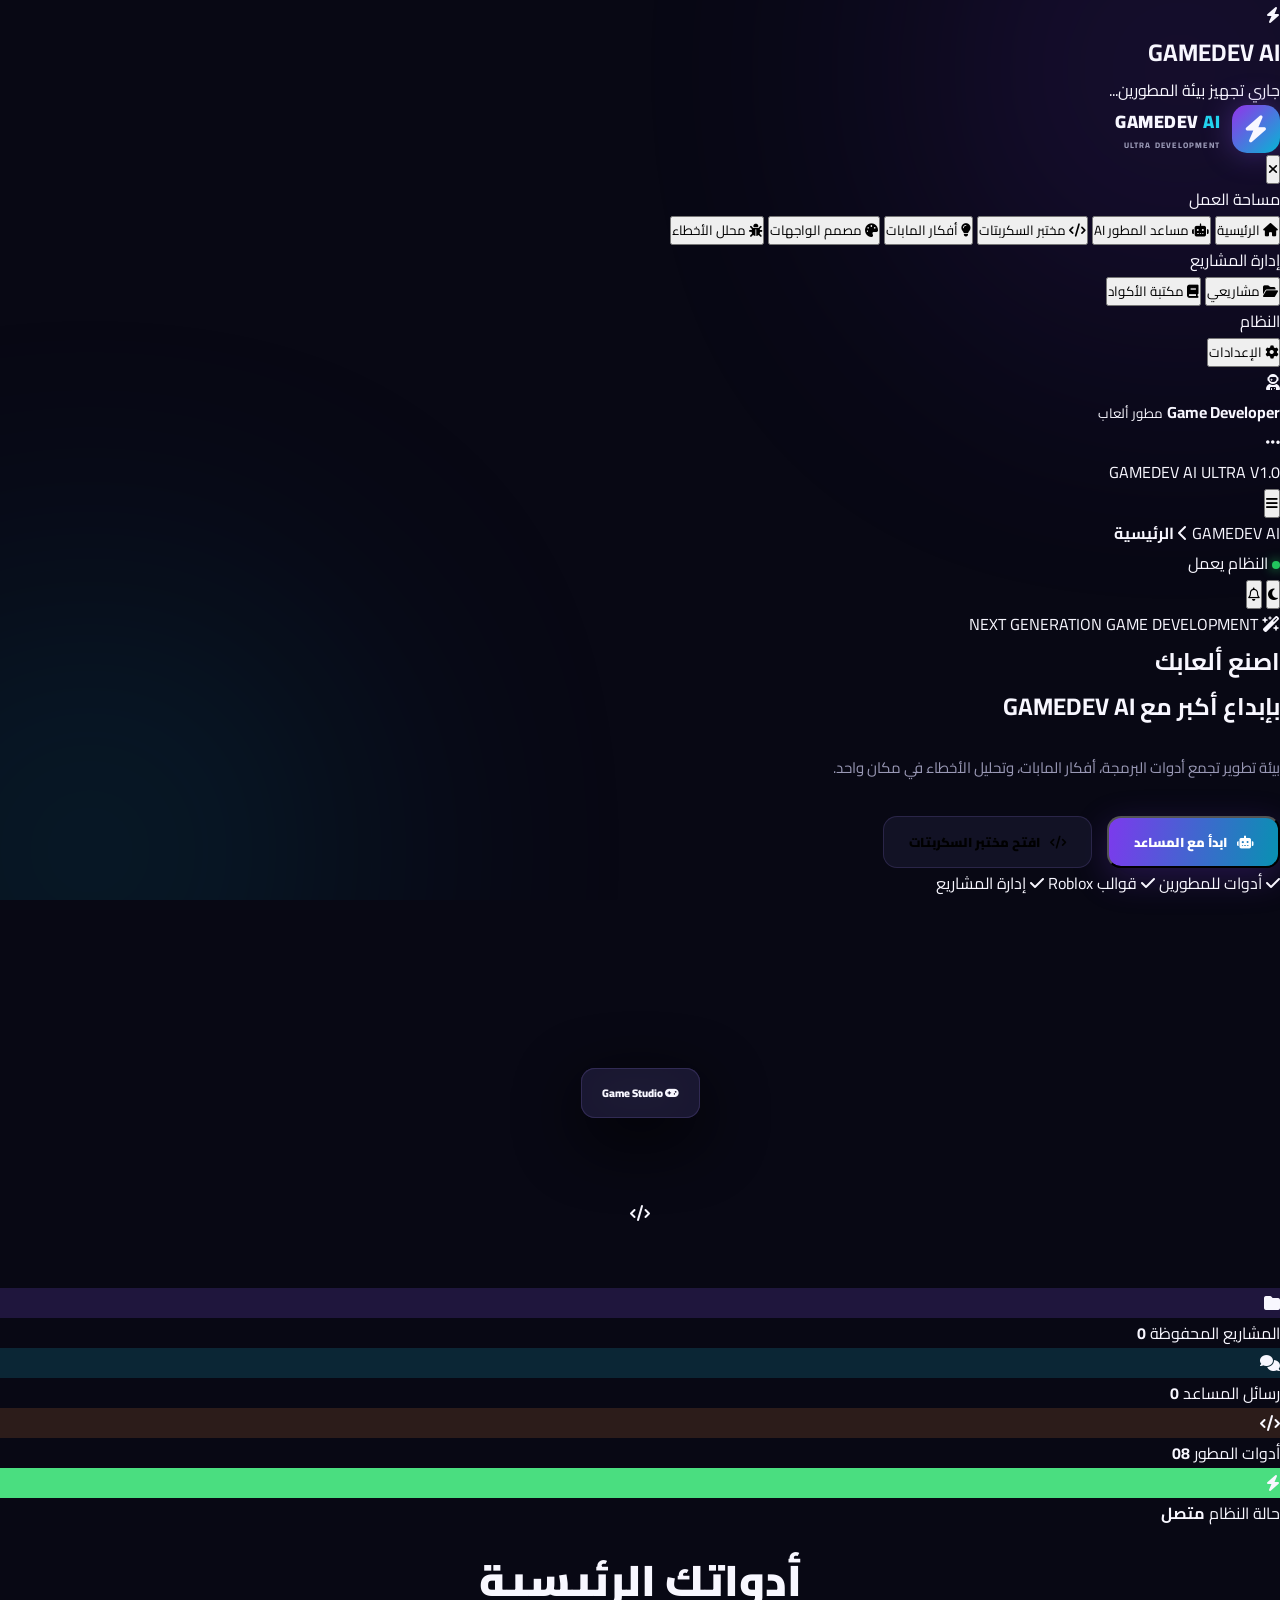
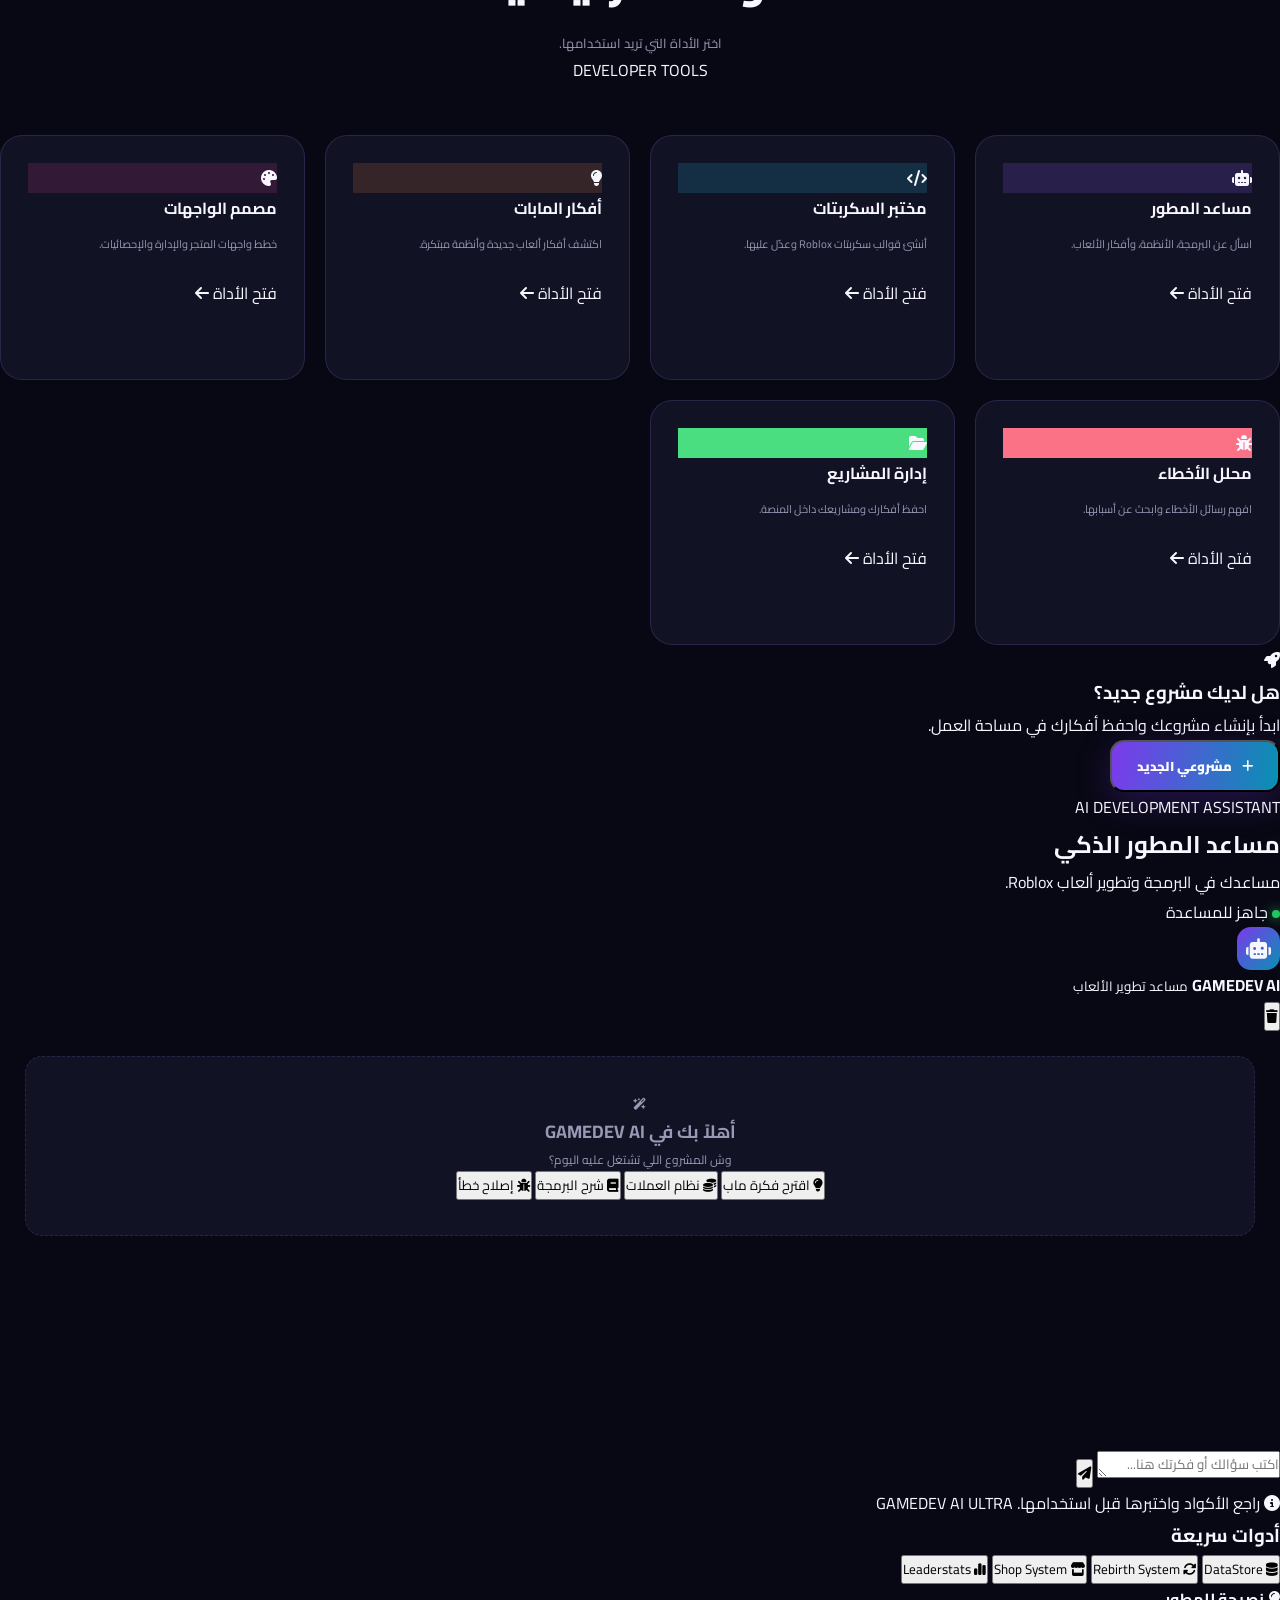
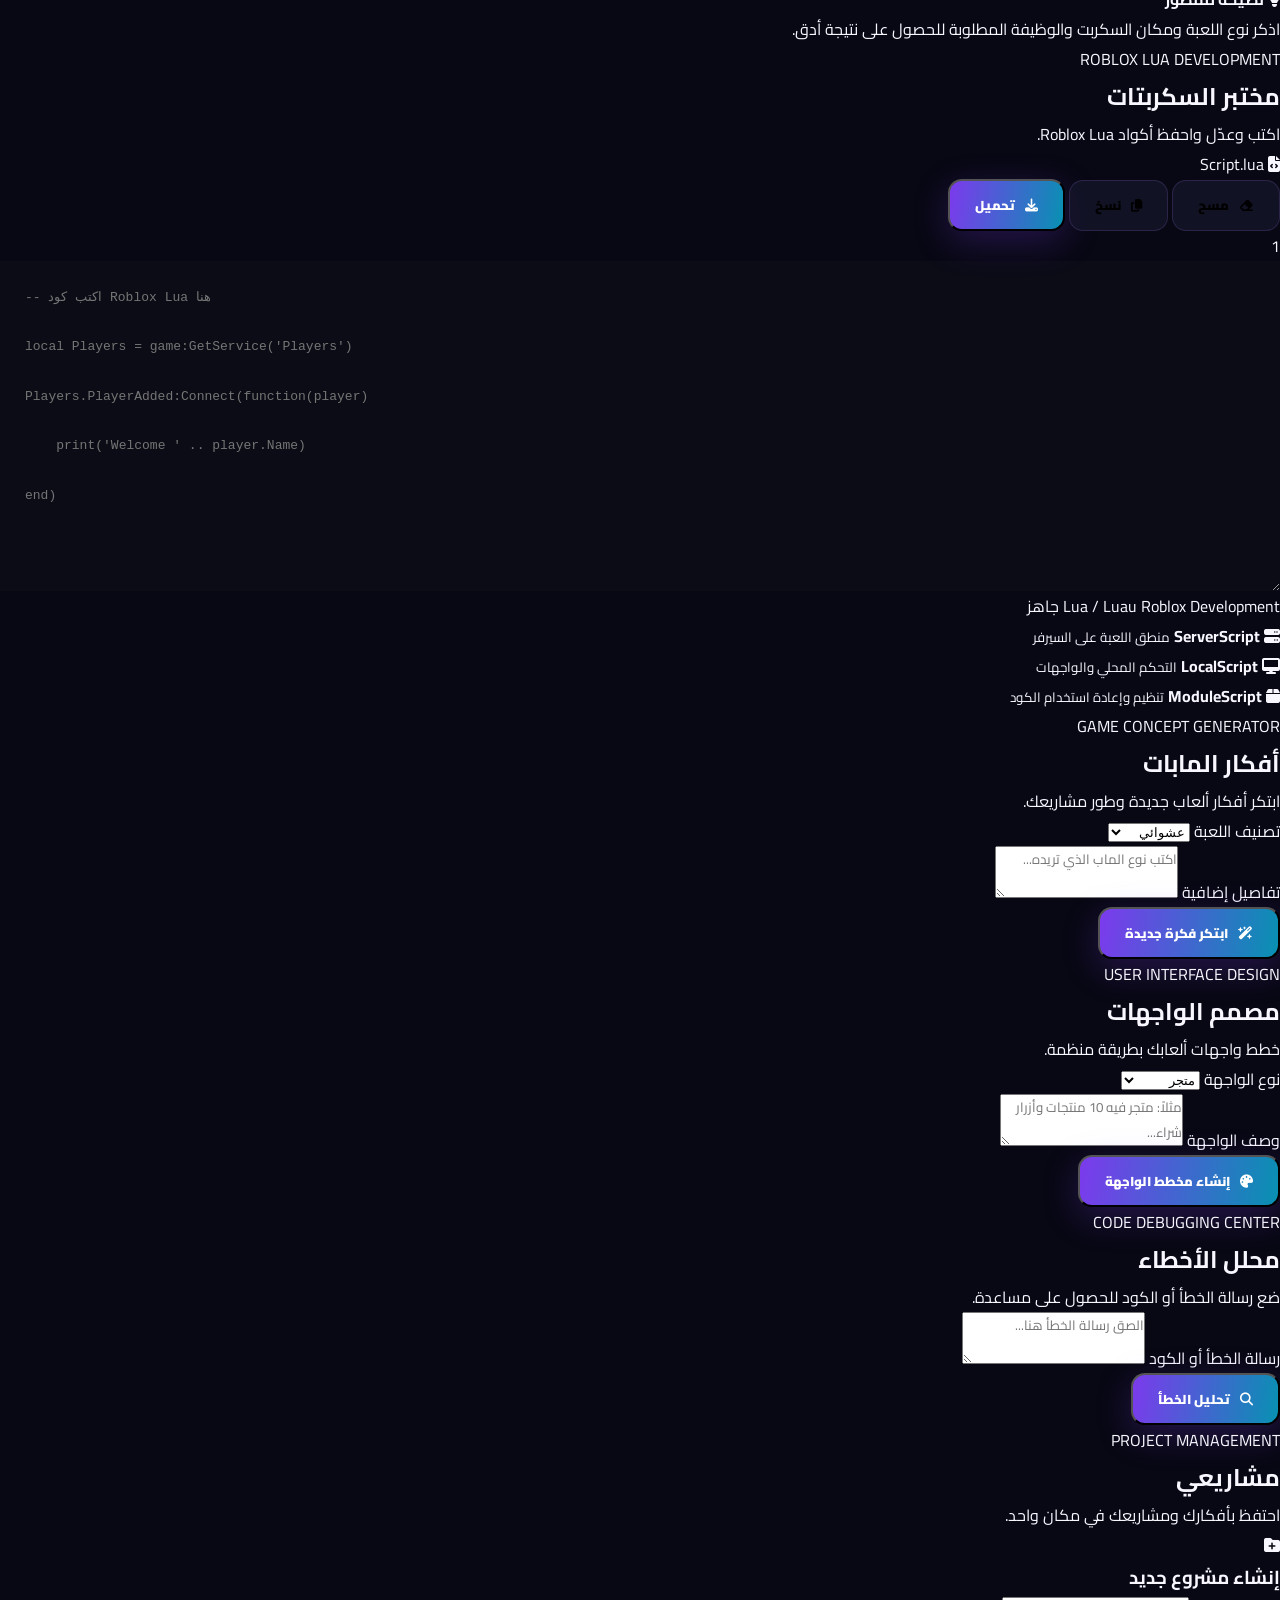
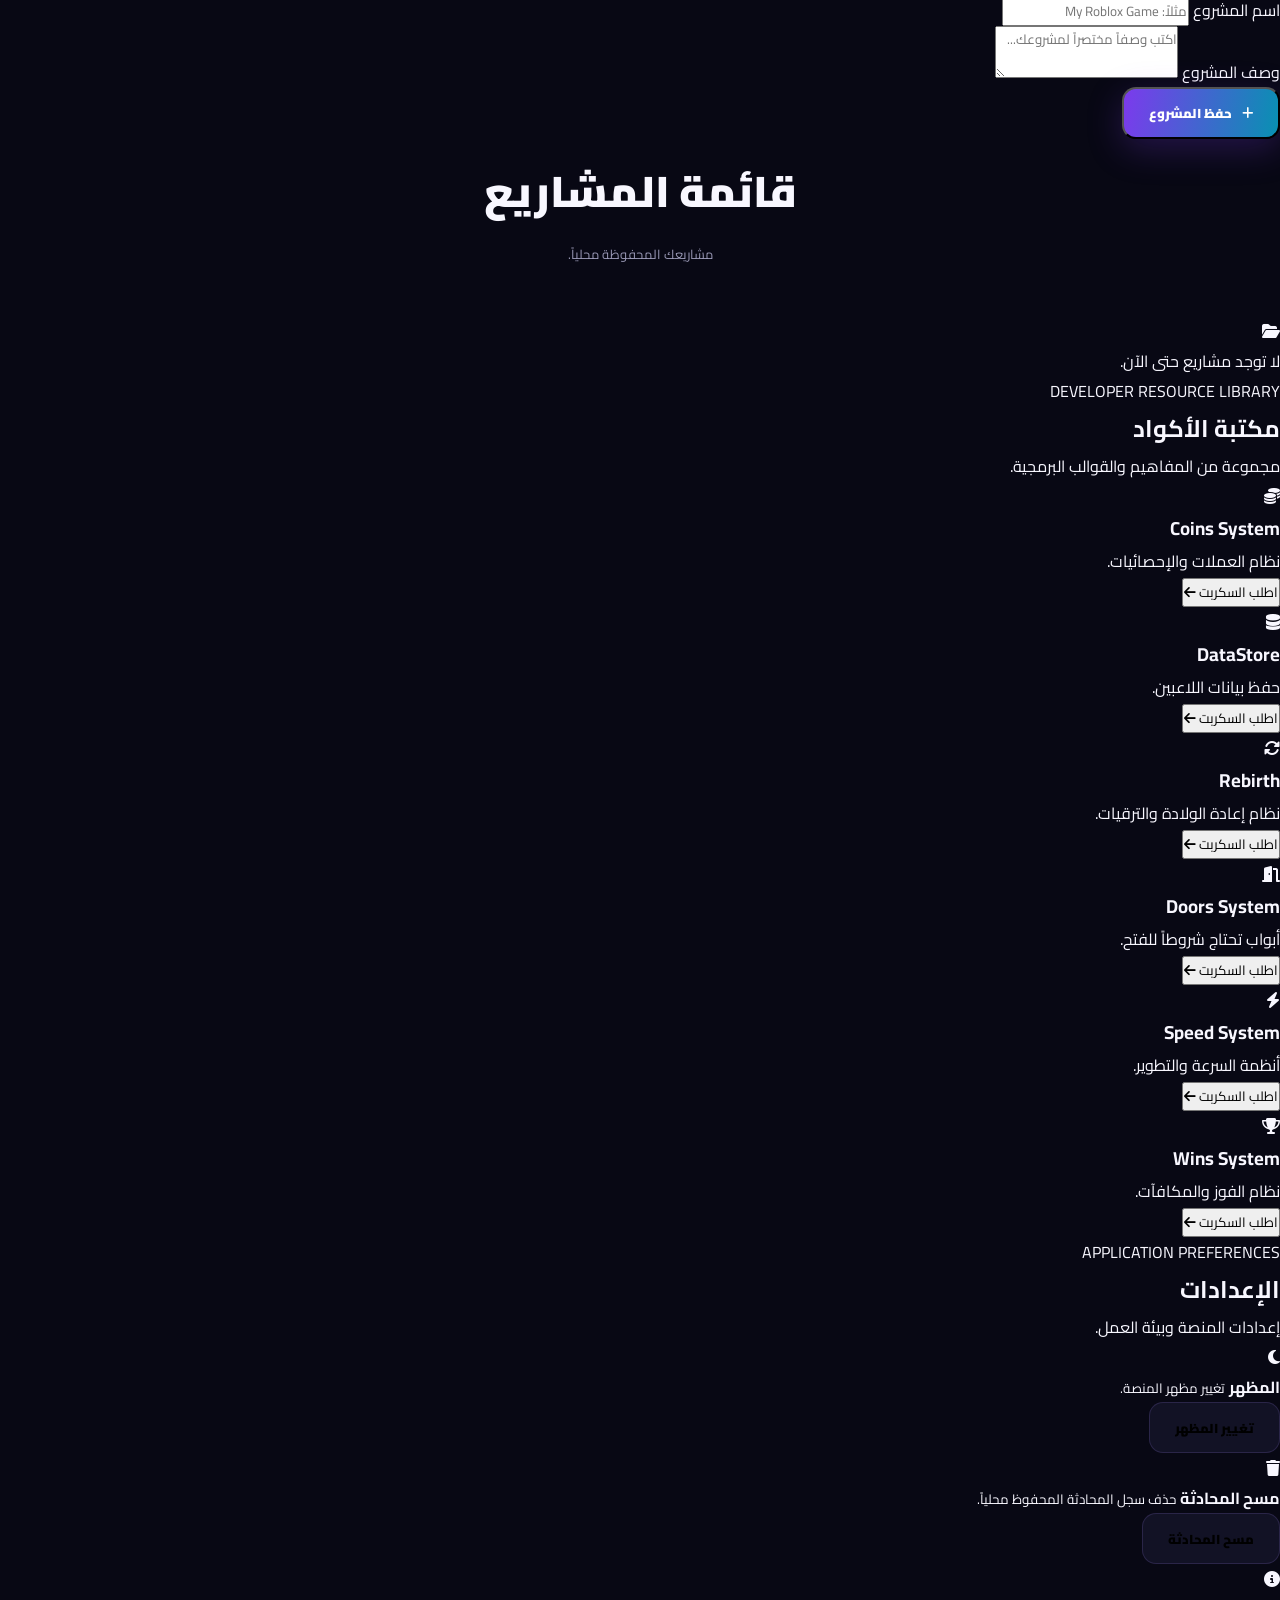
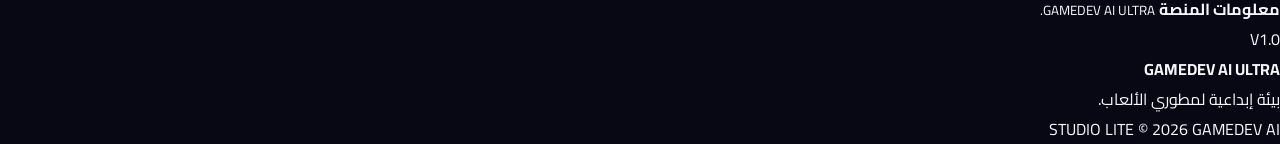
==== commit c77d695e: "Update index.html" ====
--- a/index.html
+++ b/index.html
@@ -4,427 +4,1697 @@
 <head>
     <meta charset="UTF-8">
     <meta name="viewport" content="width=device-width, initial-scale=1.0">
-    <meta name="theme-color" content="#080814">
-
-    <title>GAMEDEV AI ULTRA X</title>
-
+
+    <meta name="theme-color" content="#080914">
+    <meta name="description" content="GAMEDEV AI - منصة ذكية لمطوري الألعاب وصناعة سكربتات Roblox">
+
+    <title>GAMEDEV AI ULTRA | منصة المطورين</title>
+
+    <!-- Fonts -->
     <link rel="preconnect" href="https://fonts.googleapis.com">
+    <link rel="preconnect" href="https://fonts.gstatic.com" crossorigin>
+
     <link href="https://fonts.googleapis.com/css2?family=Cairo:wght@400;500;600;700;800;900&display=swap" rel="stylesheet">
 
+    <!-- Icons -->
+    <link rel="stylesheet" href="https://cdnjs.cloudflare.com/ajax/libs/font-awesome/6.5.2/css/all.min.css">
+
+    <!-- Main CSS -->
     <link rel="stylesheet" href="style.css">
+
 </head>
 
 <body>
+
+<!-- =====================================
+     BACKGROUND EFFECTS
+===================================== -->
 
 <div class="background-effects">
     <div class="glow glow-one"></div>
     <div class="glow glow-two"></div>
-    <div class="grid-background"></div>
+    <div class="grid-overlay"></div>
 </div>
 
-<header class="navbar">
-
-    <a href="#" class="brand">
-        <div class="brand-icon">G</div>
-
-        <div>
-            <h2>GAMEDEV <span>AI</span></h2>
-            <small>ULTRA X DEVELOPER PLATFORM</small>
+
+<!-- =====================================
+     LOADING SCREEN
+===================================== -->
+
+<div id="loadingScreen" class="loading-screen">
+
+    <div class="loading-logo">
+        <i class="fa-solid fa-bolt"></i>
+    </div>
+
+    <h2>GAMEDEV <span>AI</span></h2>
+
+    <p>جاري تجهيز بيئة المطورين...</p>
+
+    <div class="loading-bar">
+        <div class="loading-progress"></div>
+    </div>
+
+</div>
+
+
+<!-- =====================================
+     MAIN APPLICATION
+===================================== -->
+
+<div class="app-container">
+
+
+    <!-- =================================
+         SIDEBAR
+    ================================== -->
+
+    <aside class="sidebar" id="sidebar">
+
+        <div class="sidebar-top">
+
+            <div class="brand">
+
+                <div class="brand-icon">
+                    <i class="fa-solid fa-bolt"></i>
+                </div>
+
+                <div class="brand-text">
+                    <h2>GAMEDEV <span>AI</span></h2>
+                    <small>ULTRA DEVELOPMENT</small>
+                </div>
+
+            </div>
+
+            <button class="sidebar-close" id="sidebarClose">
+                <i class="fa-solid fa-xmark"></i>
+            </button>
+
         </div>
-    </a>
-
-    <nav class="nav-links">
-        <a href="#home">الرئيسية</a>
-        <a href="#tools">الأدوات</a>
-        <a href="#assistant">الذكاء الاصطناعي</a>
-        <a href="#projects">المشاريع</a>
-    </nav>
-
-    <button id="themeToggle" class="theme-button">🌙</button>
-
-</header>
-
-
-<main>
-
-    <!-- HERO SECTION -->
-
-    <section class="hero" id="home">
-
-        <div class="hero-content">
-
-            <div class="status-badge">
-                <span class="status-dot"></span>
-                GAMEDEV AI ULTRA X
-            </div>
-
-            <h1>
-                مستقبل تطوير الألعاب
-                <span>يبدأ من هنا.</span>
-            </h1>
-
-            <p>
-                بيئة متكاملة لمطوري الألعاب.
-                أنشئ السكربتات، خطط المابات،
-                حل الأخطاء وطور مشاريعك باستخدام أدوات ذكية.
-            </p>
-
-            <div class="hero-buttons">
-
-                <a href="#assistant" class="primary-button">
-                    🚀 ابدأ الآن
-                </a>
-
-                <a href="#tools" class="secondary-button">
-                    استكشف الأدوات
-                </a>
-
-            </div>
-
-            <div class="hero-stats">
+
+
+        <!-- MAIN NAVIGATION -->
+
+        <div class="sidebar-section">
+
+            <div class="sidebar-label">
+                مساحة العمل
+            </div>
+
+            <button class="nav-item active" onclick="openTool('home')">
+
+                <i class="fa-solid fa-house"></i>
+
+                <span>الرئيسية</span>
+
+            </button>
+
+
+            <button class="nav-item" onclick="openTool('chat')">
+
+                <i class="fa-solid fa-robot"></i>
+
+                <span>مساعد المطور</span>
+
+                <span class="nav-badge">AI</span>
+
+            </button>
+
+
+            <button class="nav-item" onclick="openTool('scripts')">
+
+                <i class="fa-solid fa-code"></i>
+
+                <span>مختبر السكربتات</span>
+
+            </button>
+
+
+            <button class="nav-item" onclick="openTool('ideas')">
+
+                <i class="fa-solid fa-lightbulb"></i>
+
+                <span>أفكار المابات</span>
+
+            </button>
+
+
+            <button class="nav-item" onclick="openTool('gui')">
+
+                <i class="fa-solid fa-palette"></i>
+
+                <span>مصمم الواجهات</span>
+
+            </button>
+
+
+            <button class="nav-item" onclick="openTool('errors')">
+
+                <i class="fa-solid fa-bug"></i>
+
+                <span>محلل الأخطاء</span>
+
+            </button>
+
+        </div>
+
+
+        <!-- PROJECTS -->
+
+        <div class="sidebar-section">
+
+            <div class="sidebar-label">
+                إدارة المشاريع
+            </div>
+
+            <button class="nav-item" onclick="openTool('projects')">
+
+                <i class="fa-solid fa-folder-open"></i>
+
+                <span>مشاريعي</span>
+
+            </button>
+
+
+            <button class="nav-item" onclick="openTool('library')">
+
+                <i class="fa-solid fa-book"></i>
+
+                <span>مكتبة الأكواد</span>
+
+            </button>
+
+        </div>
+
+
+        <!-- EXTRA -->
+
+        <div class="sidebar-section">
+
+            <div class="sidebar-label">
+                النظام
+            </div>
+
+            <button class="nav-item" onclick="openTool('settings')">
+
+                <i class="fa-solid fa-gear"></i>
+
+                <span>الإعدادات</span>
+
+            </button>
+
+        </div>
+
+
+        <!-- SIDEBAR BOTTOM -->
+
+        <div class="sidebar-bottom">
+
+            <div class="developer-card">
+
+                <div class="developer-avatar">
+                    <i class="fa-solid fa-user-astronaut"></i>
+                </div>
+
+                <div class="developer-info">
+
+                    <strong>Game Developer</strong>
+
+                    <small>مطور ألعاب</small>
+
+                </div>
+
+                <i class="fa-solid fa-ellipsis"></i>
+
+            </div>
+
+            <div class="sidebar-version">
+                GAMEDEV AI ULTRA V1.0
+            </div>
+
+        </div>
+
+    </aside>
+
+
+    <!-- =================================
+         MAIN CONTENT
+    ================================== -->
+
+    <main class="main-content">
+
+
+        <!-- =================================
+             TOPBAR
+        ================================== -->
+
+        <header class="topbar">
+
+            <div class="topbar-right">
+
+                <button class="mobile-menu" id="mobileMenu">
+                    <i class="fa-solid fa-bars"></i>
+                </button>
+
+                <div class="breadcrumb">
+
+                    <span>GAMEDEV AI</span>
+
+                    <i class="fa-solid fa-chevron-left"></i>
+
+                    <strong id="pageTitle">الرئيسية</strong>
+
+                </div>
+
+            </div>
+
+
+            <div class="topbar-left">
+
+                <div class="system-status">
+
+                    <span class="status-dot"></span>
+
+                    <span>النظام يعمل</span>
+
+                </div>
+
+
+                <button class="topbar-button" id="themeToggle" title="تغيير المظهر">
+
+                    <i class="fa-solid fa-moon"></i>
+
+                </button>
+
+
+                <button class="topbar-button notification-button" title="الإشعارات">
+
+                    <i class="fa-regular fa-bell"></i>
+
+                    <span class="notification-dot"></span>
+
+                </button>
+
+            </div>
+
+        </header>
+
+
+
+        <!-- =================================
+             PAGE: HOME
+        ================================== -->
+
+        <section class="page active" id="page-home">
+
+
+            <!-- HERO -->
+
+            <div class="hero-section">
+
+                <div class="hero-content">
+
+                    <div class="hero-label">
+
+                        <i class="fa-solid fa-wand-magic-sparkles"></i>
+
+                        NEXT GENERATION GAME DEVELOPMENT
+
+                    </div>
+
+
+                    <h1>
+
+                        اصنع ألعابك
+
+                        <br>
+
+                        بإبداع أكبر مع
+
+                        <span class="gradient-text">GAMEDEV AI</span>
+
+                    </h1>
+
+
+                    <p>
+
+                        بيئة تطوير تجمع أدوات البرمجة، أفكار المابات،
+                        وتحليل الأخطاء في مكان واحد.
+
+                    </p>
+
+
+                    <div class="hero-buttons">
+
+                        <button class="primary-button" onclick="openTool('chat')">
+
+                            <i class="fa-solid fa-robot"></i>
+
+                            ابدأ مع المساعد
+
+                        </button>
+
+
+                        <button class="secondary-button" onclick="openTool('scripts')">
+
+                            <i class="fa-solid fa-code"></i>
+
+                            افتح مختبر السكربتات
+
+                        </button>
+
+                    </div>
+
+
+                    <div class="hero-features">
+
+                        <span>
+                            <i class="fa-solid fa-check"></i>
+                            أدوات للمطورين
+                        </span>
+
+                        <span>
+                            <i class="fa-solid fa-check"></i>
+                            قوالب Roblox
+                        </span>
+
+                        <span>
+                            <i class="fa-solid fa-check"></i>
+                            إدارة المشاريع
+                        </span>
+
+                    </div>
+
+                </div>
+
+
+                <div class="hero-visual">
+
+                    <div class="visual-orbit orbit-one"></div>
+
+                    <div class="visual-orbit orbit-two"></div>
+
+                    <div class="visual-center">
+
+                        <i class="fa-solid fa-code"></i>
+
+                    </div>
+
+
+                    <div class="floating-card floating-card-one">
+
+                        <i class="fa-solid fa-robot"></i>
+
+                        <span>AI Assistant</span>
+
+                    </div>
+
+
+                    <div class="floating-card floating-card-two">
+
+                        <i class="fa-solid fa-terminal"></i>
+
+                        <span>Script Engine</span>
+
+                    </div>
+
+
+                    <div class="floating-card floating-card-three">
+
+                        <i class="fa-solid fa-gamepad"></i>
+
+                        <span>Game Studio</span>
+
+                    </div>
+
+                </div>
+
+            </div>
+
+
+
+            <!-- STATS -->
+
+            <div class="dashboard-stats">
+
+                <div class="stat-card">
+
+                    <div class="stat-icon purple">
+                        <i class="fa-solid fa-folder"></i>
+                    </div>
+
+                    <div class="stat-info">
+
+                        <span>المشاريع المحفوظة</span>
+
+                        <strong id="projectCount">0</strong>
+
+                    </div>
+
+                </div>
+
+
+                <div class="stat-card">
+
+                    <div class="stat-icon cyan">
+                        <i class="fa-solid fa-comments"></i>
+                    </div>
+
+                    <div class="stat-info">
+
+                        <span>رسائل المساعد</span>
+
+                        <strong id="messageCount">0</strong>
+
+                    </div>
+
+                </div>
+
+
+                <div class="stat-card">
+
+                    <div class="stat-icon orange">
+                        <i class="fa-solid fa-code"></i>
+                    </div>
+
+                    <div class="stat-info">
+
+                        <span>أدوات المطور</span>
+
+                        <strong>08</strong>
+
+                    </div>
+
+                </div>
+
+
+                <div class="stat-card">
+
+                    <div class="stat-icon green">
+                        <i class="fa-solid fa-bolt"></i>
+                    </div>
+
+                    <div class="stat-info">
+
+                        <span>حالة النظام</span>
+
+                        <strong class="online-text">متصل</strong>
+
+                    </div>
+
+                </div>
+
+            </div>
+
+
+
+            <!-- QUICK TOOLS -->
+
+            <div class="section-heading">
 
                 <div>
-                    <strong>AI</strong>
-                    <span>مساعد المطور</span>
-                </div>
+
+                    <h2>أدواتك الرئيسية</h2>
+
+                    <p>اختر الأداة التي تريد استخدامها.</p>
+
+                </div>
+
+                <span class="section-tag">DEVELOPER TOOLS</span>
+
+            </div>
+
+
+            <div class="tools-grid">
+
+
+                <div class="tool-card" onclick="openTool('chat')">
+
+                    <div class="tool-card-icon purple">
+                        <i class="fa-solid fa-robot"></i>
+                    </div>
+
+                    <h3>مساعد المطور</h3>
+
+                    <p>اسأل عن البرمجة، الأنظمة، وأفكار الألعاب.</p>
+
+                    <div class="tool-card-footer">
+
+                        <span>فتح الأداة</span>
+
+                        <i class="fa-solid fa-arrow-left"></i>
+
+                    </div>
+
+                </div>
+
+
+                <div class="tool-card" onclick="openTool('scripts')">
+
+                    <div class="tool-card-icon cyan">
+                        <i class="fa-solid fa-code"></i>
+                    </div>
+
+                    <h3>مختبر السكربتات</h3>
+
+                    <p>أنشئ قوالب سكربتات Roblox وعدّل عليها.</p>
+
+                    <div class="tool-card-footer">
+
+                        <span>فتح الأداة</span>
+
+                        <i class="fa-solid fa-arrow-left"></i>
+
+                    </div>
+
+                </div>
+
+
+                <div class="tool-card" onclick="openTool('ideas')">
+
+                    <div class="tool-card-icon orange">
+                        <i class="fa-solid fa-lightbulb"></i>
+                    </div>
+
+                    <h3>أفكار المابات</h3>
+
+                    <p>اكتشف أفكار ألعاب جديدة وأنظمة مبتكرة.</p>
+
+                    <div class="tool-card-footer">
+
+                        <span>فتح الأداة</span>
+
+                        <i class="fa-solid fa-arrow-left"></i>
+
+                    </div>
+
+                </div>
+
+
+                <div class="tool-card" onclick="openTool('gui')">
+
+                    <div class="tool-card-icon pink">
+                        <i class="fa-solid fa-palette"></i>
+                    </div>
+
+                    <h3>مصمم الواجهات</h3>
+
+                    <p>خطط واجهات المتجر والإدارة والإحصائيات.</p>
+
+                    <div class="tool-card-footer">
+
+                        <span>فتح الأداة</span>
+
+                        <i class="fa-solid fa-arrow-left"></i>
+
+                    </div>
+
+                </div>
+
+
+                <div class="tool-card" onclick="openTool('errors')">
+
+                    <div class="tool-card-icon red">
+                        <i class="fa-solid fa-bug"></i>
+                    </div>
+
+                    <h3>محلل الأخطاء</h3>
+
+                    <p>افهم رسائل الأخطاء وابحث عن أسبابها.</p>
+
+                    <div class="tool-card-footer">
+
+                        <span>فتح الأداة</span>
+
+                        <i class="fa-solid fa-arrow-left"></i>
+
+                    </div>
+
+                </div>
+
+
+                <div class="tool-card" onclick="openTool('projects')">
+
+                    <div class="tool-card-icon green">
+                        <i class="fa-solid fa-folder-open"></i>
+                    </div>
+
+                    <h3>إدارة المشاريع</h3>
+
+                    <p>احفظ أفكارك ومشاريعك داخل المنصة.</p>
+
+                    <div class="tool-card-footer">
+
+                        <span>فتح الأداة</span>
+
+                        <i class="fa-solid fa-arrow-left"></i>
+
+                    </div>
+
+                </div>
+
+
+            </div>
+
+
+            <!-- QUICK START -->
+
+            <div class="quick-start-panel">
+
+                <div class="quick-start-content">
+
+                    <div class="quick-start-icon">
+
+                        <i class="fa-solid fa-rocket"></i>
+
+                    </div>
+
+                    <div>
+
+                        <h3>هل لديك مشروع جديد؟</h3>
+
+                        <p>ابدأ بإنشاء مشروعك واحفظ أفكارك في مساحة العمل.</p>
+
+                    </div>
+
+                </div>
+
+
+                <button class="primary-button" onclick="openTool('projects')">
+
+                    <i class="fa-solid fa-plus"></i>
+
+                    مشروعي الجديد
+
+                </button>
+
+            </div>
+
+
+        </section>
+
+
+
+        <!-- =================================
+             PAGE: AI CHAT
+        ================================== -->
+
+        <section class="page" id="page-chat">
+
+
+            <div class="page-header">
 
                 <div>
-                    <strong>LUAU</strong>
-                    <span>برمجة Roblox</span>
-                </div>
+
+                    <span class="page-overline">AI DEVELOPMENT ASSISTANT</span>
+
+                    <h1>مساعد المطور الذكي</h1>
+
+                    <p>مساعدك في البرمجة وتطوير ألعاب Roblox.</p>
+
+                </div>
+
+                <div class="assistant-status">
+
+                    <span class="status-dot"></span>
+
+                    جاهز للمساعدة
+
+                </div>
+
+            </div>
+
+
+            <div class="chat-layout">
+
+
+                <div class="chat-main">
+
+                    <div class="chat-topbar">
+
+                        <div class="chat-assistant-info">
+
+                            <div class="assistant-avatar">
+
+                                <i class="fa-solid fa-robot"></i>
+
+                            </div>
+
+                            <div>
+
+                                <strong>GAMEDEV AI</strong>
+
+                                <small>مساعد تطوير الألعاب</small>
+
+                            </div>
+
+                        </div>
+
+
+                        <button class="icon-button" id="clearChat" title="مسح المحادثة">
+
+                            <i class="fa-solid fa-trash"></i>
+
+                        </button>
+
+                    </div>
+
+
+
+                    <div class="chat-messages" id="chatMessages">
+
+
+                        <div class="empty-state" id="assistant">
+
+                            <div class="empty-state-icon">
+
+                                <i class="fa-solid fa-wand-magic-sparkles"></i>
+
+                            </div>
+
+                            <h2>أهلاً بك في GAMEDEV AI</h2>
+
+                            <p>وش المشروع اللي تشتغل عليه اليوم؟</p>
+
+
+                            <div class="suggestion-list">
+
+                                <button onclick="usePrompt('أعطني فكرة ماب Roblox جديدة ومميزة')">
+
+                                    <i class="fa-solid fa-lightbulb"></i>
+
+                                    اقترح فكرة ماب
+
+                                </button>
+
+
+                                <button onclick="usePrompt('اكتب لي نظام عملات كامل في Roblox')">
+
+                                    <i class="fa-solid fa-coins"></i>
+
+                                    نظام العملات
+
+                                </button>
+
+
+                                <button onclick="usePrompt('اشرح لي RemoteEvent في Roblox')">
+
+                                    <i class="fa-solid fa-book"></i>
+
+                                    شرح البرمجة
+
+                                </button>
+
+
+                                <button onclick="usePrompt('ساعدني في إصلاح خطأ في سكربت Roblox')">
+
+                                    <i class="fa-solid fa-bug"></i>
+
+                                    إصلاح خطأ
+
+                                </button>
+
+                            </div>
+
+                        </div>
+
+
+                    </div>
+
+
+
+                    <form class="chat-form" id="chatForm">
+
+                        <div class="chat-input-wrapper">
+
+                            <textarea
+                                id="chatInput"
+                                placeholder="اكتب سؤالك أو فكرتك هنا..."
+                                rows="1"
+                            ></textarea>
+
+
+                            <button type="submit" class="send-button">
+
+                                <i class="fa-solid fa-paper-plane"></i>
+
+                            </button>
+
+                        </div>
+
+
+                        <div class="chat-footer">
+
+                            <span>
+
+                                <i class="fa-solid fa-circle-info"></i>
+
+                                راجع الأكواد واختبرها قبل استخدامها.
+
+                            </span>
+
+                            <span>GAMEDEV AI ULTRA</span>
+
+                        </div>
+
+                    </form>
+
+
+                </div>
+
+
+
+                <aside class="chat-sidebar">
+
+                    <h3>أدوات سريعة</h3>
+
+
+                    <button onclick="usePrompt('أريد نظام DataStore لحفظ بيانات اللاعبين')">
+
+                        <i class="fa-solid fa-database"></i>
+
+                        DataStore
+
+                    </button>
+
+
+                    <button onclick="usePrompt('أريد نظام Rebirth كامل')">
+
+                        <i class="fa-solid fa-rotate"></i>
+
+                        Rebirth System
+
+                    </button>
+
+
+                    <button onclick="usePrompt('أريد نظام متجر احترافي')">
+
+                        <i class="fa-solid fa-store"></i>
+
+                        Shop System
+
+                    </button>
+
+
+                    <button onclick="usePrompt('أريد نظام Leaderstats')">
+
+                        <i class="fa-solid fa-chart-simple"></i>
+
+                        Leaderstats
+
+                    </button>
+
+
+                    <div class="chat-tip">
+
+                        <i class="fa-solid fa-lightbulb"></i>
+
+                        <strong>نصيحة للمطور</strong>
+
+                        <p>اذكر نوع اللعبة ومكان السكربت والوظيفة المطلوبة للحصول على نتيجة أدق.</p>
+
+                    </div>
+
+                </aside>
+
+
+            </div>
+
+
+        </section>
+
+
+
+        <!-- =================================
+             PAGE: SCRIPT LAB
+        ================================== -->
+
+        <section class="page" id="page-scripts">
+
+
+            <div class="page-header">
 
                 <div>
-                    <strong>ULTRA</strong>
-                    <span>بيئة التطوير</span>
-                </div>
-
-            </div>
-
-        </div>
-
-        <div class="hero-visual">
-
-            <div class="main-orb">
-                <div class="orb-inner">
-                    <span>G</span>
-                    <small>AI</small>
-                </div>
-            </div>
-
-            <div class="floating-card card-top">
-                ⚡ SMART DEVELOPMENT
-            </div>
-
-            <div class="floating-card card-bottom">
-                🎮 GAME CREATION
-            </div>
-
-        </div>
-
-    </section>
-
-
-    <!-- TOOLS -->
-
-    <section class="section" id="tools">
-
-        <div class="section-heading">
-            <span class="section-label">DEVELOPER TOOLS</span>
-            <h2>أدوات <span>التطوير</span></h2>
-            <p>كل ما تحتاجه لبناء ألعابك.</p>
-        </div>
-
-        <div class="tools-grid">
-
-            <article class="tool-card">
-                <div class="tool-icon purple">💻</div>
-                <h3>مولد السكربتات</h3>
-                <p>أنشئ أكواد Roblox مع شرح طريقة التركيب.</p>
-                <button onclick="openTool('script')">فتح الأداة ←</button>
-            </article>
-
-            <article class="tool-card">
-                <div class="tool-icon cyan">💡</div>
-                <h3>مولد الأفكار</h3>
-                <p>اكتشف أفكار مابات وأنظمة ألعاب جديدة.</p>
-                <button onclick="openTool('ideas')">فتح الأداة ←</button>
-            </article>
-
-            <article class="tool-card">
-                <div class="tool-icon pink">🎨</div>
-                <h3>مخطط الواجهات</h3>
-                <p>خطط واجهات GUI وأزرار لعبتك.</p>
-                <button onclick="openTool('gui')">فتح الأداة ←</button>
-            </article>
-
-            <article class="tool-card">
-                <div class="tool-icon orange">🔧</div>
-                <h3>محلل الأخطاء</h3>
-                <p>حلل أخطاء البرمجة وابحث عن أسبابها.</p>
-                <button onclick="openTool('errors')">فتح الأداة ←</button>
-            </article>
-
-        </div>
-
-    </section>
-
-
-    <!-- AI ASSISTANT -->
-
-    <section class="section assistant-section" id="assistant">
-
-        <div class="section-heading">
-            <span class="section-label">ARTIFICIAL INTELLIGENCE</span>
-            <h2>مساعد <span>GAMEDEV AI</span></h2>
-            <p>مساعدك في عالم صناعة الألعاب.</p>
-        </div>
-
-        <div class="assistant-container">
-
-            <div class="assistant-header">
-
-                <div class="assistant-profile">
-
-                    <div class="assistant-avatar">G</div>
-
-                    <div>
-                        <h3>GAMEDEV AI ULTRA</h3>
-                        <span>
-                            <i class="status-dot"></i>
-                            جاهز للمساعدة
-                        </span>
-                    </div>
-
-                </div>
-
-                <button id="clearChat" class="small-button">
-                    🗑️ مسح المحادثة
+
+                    <span class="page-overline">ROBLOX LUA DEVELOPMENT</span>
+
+                    <h1>مختبر السكربتات</h1>
+
+                    <p>اكتب وعدّل واحفظ أكواد Roblox Lua.</p>
+
+                </div>
+
+            </div>
+
+
+
+            <div class="editor-panel">
+
+
+                <div class="editor-header">
+
+                    <div class="editor-file">
+
+                        <i class="fa-solid fa-file-code"></i>
+
+                        <span>Script.lua</span>
+
+                    </div>
+
+
+                    <div class="editor-actions">
+
+                        <button class="secondary-button" onclick="clearCode()">
+
+                            <i class="fa-solid fa-eraser"></i>
+
+                            مسح
+
+                        </button>
+
+
+                        <button class="secondary-button" onclick="copyCode()">
+
+                            <i class="fa-solid fa-copy"></i>
+
+                            نسخ
+
+                        </button>
+
+
+                        <button class="primary-button" onclick="downloadCode()">
+
+                            <i class="fa-solid fa-download"></i>
+
+                            تحميل
+
+                        </button>
+
+                    </div>
+
+                </div>
+
+
+
+                <div class="editor-body">
+
+                    <div class="editor-line-numbers" id="lineNumbers">
+
+                        1
+
+                    </div>
+
+
+                    <textarea
+                        id="codeEditor"
+                        spellcheck="false"
+                        placeholder="-- اكتب كود Roblox Lua هنا
+
+local Players = game:GetService('Players')
+
+Players.PlayerAdded:Connect(function(player)
+
+    print('Welcome ' .. player.Name)
+
+end)"
+                    ></textarea>
+
+                </div>
+
+
+
+                <div class="editor-footer">
+
+                    <span>Lua / Luau</span>
+
+                    <span>Roblox Development</span>
+
+                    <span id="editorStatus">جاهز</span>
+
+                </div>
+
+
+            </div>
+
+
+            <div class="editor-info-grid">
+
+                <div class="info-card">
+
+                    <i class="fa-solid fa-server"></i>
+
+                    <strong>ServerScript</strong>
+
+                    <small>منطق اللعبة على السيرفر</small>
+
+                </div>
+
+
+                <div class="info-card">
+
+                    <i class="fa-solid fa-desktop"></i>
+
+                    <strong>LocalScript</strong>
+
+                    <small>التحكم المحلي والواجهات</small>
+
+                </div>
+
+
+                <div class="info-card">
+
+                    <i class="fa-solid fa-box"></i>
+
+                    <strong>ModuleScript</strong>
+
+                    <small>تنظيم وإعادة استخدام الكود</small>
+
+                </div>
+
+            </div>
+
+
+        </section>
+
+
+
+        <!-- =================================
+             PAGE: IDEAS
+        ================================== -->
+
+        <section class="page" id="page-ideas">
+
+
+            <div class="page-header">
+
+                <div>
+
+                    <span class="page-overline">GAME CONCEPT GENERATOR</span>
+
+                    <h1>أفكار المابات</h1>
+
+                    <p>ابتكر أفكار ألعاب جديدة وطور مشاريعك.</p>
+
+                </div>
+
+            </div>
+
+
+
+            <div class="generator-panel">
+
+                <div class="field-group">
+
+                    <label for="ideaCategory">تصنيف اللعبة</label>
+
+                    <select id="ideaCategory">
+
+                        <option value="random">عشوائي</option>
+
+                        <option value="life">حياة واقعية</option>
+
+                        <option value="survival">بقاء ونجاة</option>
+
+                        <option value="simulator">Simulator</option>
+
+                        <option value="obby">Obby</option>
+
+                        <option value="roleplay">Roleplay</option>
+
+                    </select>
+
+                </div>
+
+
+                <div class="field-group">
+
+                    <label for="ideaDetails">تفاصيل إضافية</label>
+
+                    <textarea id="ideaDetails" placeholder="اكتب نوع الماب الذي تريده..."></textarea>
+
+                </div>
+
+
+                <button class="primary-button" onclick="generateIdea()">
+
+                    <i class="fa-solid fa-wand-magic-sparkles"></i>
+
+                    ابتكر فكرة جديدة
+
                 </button>
 
-            </div>
-
-
-            <div class="chat-messages" id="chatMessages">
-
-                <div class="message bot-message">
-
-                    <div class="message-avatar">G</div>
-
-                    <div class="message-content">
-
-                        <strong>GAMEDEV AI</strong>
-
-                        <p>
-                            أهلًا بك في GAMEDEV AI ULTRA X! 🚀
-
-                            أستطيع مساعدتك في تطوير ألعاب Roblox،
-                            إنشاء السكربتات، ابتكار المابات،
-                            تصميم الأنظمة وحل الأخطاء.
-
-                            ما المشروع الذي تريد العمل عليه؟
-                        </p>
-
-                    </div>
-
-                </div>
-
-            </div>
-
-
-            <div class="quick-prompts">
-
-                <button onclick="usePrompt('أريد إنشاء نظام عملات كامل في Roblox')">
-                    💰 نظام العملات
+
+                <div id="ideaResult" class="generator-result"></div>
+
+            </div>
+
+
+        </section>
+
+
+
+        <!-- =================================
+             PAGE: GUI DESIGNER
+        ================================== -->
+
+        <section class="page" id="page-gui">
+
+
+            <div class="page-header">
+
+                <div>
+
+                    <span class="page-overline">USER INTERFACE DESIGN</span>
+
+                    <h1>مصمم الواجهات</h1>
+
+                    <p>خطط واجهات ألعابك بطريقة منظمة.</p>
+
+                </div>
+
+            </div>
+
+
+
+            <div class="generator-panel">
+
+                <div class="field-group">
+
+                    <label for="guiCategory">نوع الواجهة</label>
+
+                    <select id="guiCategory">
+
+                        <option value="shop">متجر</option>
+
+                        <option value="inventory">حقيبة</option>
+
+                        <option value="admin">لوحة إدارة</option>
+
+                        <option value="stats">إحصائيات</option>
+
+                        <option value="rebirth">Rebirth</option>
+
+                        <option value="settings">إعدادات</option>
+
+                    </select>
+
+                </div>
+
+
+                <div class="field-group">
+
+                    <label for="guiDetails">وصف الواجهة</label>
+
+                    <textarea id="guiDetails" placeholder="مثلاً: متجر فيه 10 منتجات وأزرار شراء..."></textarea>
+
+                </div>
+
+
+                <button class="primary-button" onclick="generateGUI()">
+
+                    <i class="fa-solid fa-palette"></i>
+
+                    إنشاء مخطط الواجهة
+
                 </button>
 
-                <button onclick="usePrompt('أعطني فكرة ماب Roblox احترافية')">
-                    💡 فكرة ماب
+
+                <div id="guiResult" class="generator-result"></div>
+
+            </div>
+
+
+        </section>
+
+
+
+        <!-- =================================
+             PAGE: ERROR ANALYZER
+        ================================== -->
+
+        <section class="page" id="page-errors">
+
+
+            <div class="page-header">
+
+                <div>
+
+                    <span class="page-overline">CODE DEBUGGING CENTER</span>
+
+                    <h1>محلل الأخطاء</h1>
+
+                    <p>ضع رسالة الخطأ أو الكود للحصول على مساعدة.</p>
+
+                </div>
+
+            </div>
+
+
+
+            <div class="generator-panel">
+
+                <div class="field-group">
+
+                    <label for="errorInput">رسالة الخطأ أو الكود</label>
+
+                    <textarea
+                        id="errorInput"
+                        class="large-textarea"
+                        placeholder="الصق رسالة الخطأ هنا..."
+                    ></textarea>
+
+                </div>
+
+
+                <button class="primary-button" onclick="analyzeError()">
+
+                    <i class="fa-solid fa-magnifying-glass"></i>
+
+                    تحليل الخطأ
+
                 </button>
 
-                <button onclick="usePrompt('اشرح لي طريقة استخدام RemoteEvents')">
-                    📚 تعلم البرمجة
+
+                <div id="errorResult" class="generator-result"></div>
+
+            </div>
+
+
+        </section>
+
+
+
+        <!-- =================================
+             PAGE: PROJECTS
+        ================================== -->
+
+        <section class="page" id="page-projects">
+
+
+            <div class="page-header">
+
+                <div>
+
+                    <span class="page-overline">PROJECT MANAGEMENT</span>
+
+                    <h1>مشاريعي</h1>
+
+                    <p>احتفظ بأفكارك ومشاريعك في مكان واحد.</p>
+
+                </div>
+
+            </div>
+
+
+
+            <div class="project-create-panel">
+
+                <div class="project-create-heading">
+
+                    <i class="fa-solid fa-folder-plus"></i>
+
+                    <h3>إنشاء مشروع جديد</h3>
+
+                </div>
+
+
+                <div class="field-group">
+
+                    <label for="projectName">اسم المشروع</label>
+
+                    <input
+                        type="text"
+                        id="projectName"
+                        placeholder="مثلاً: My Roblox Game"
+                    >
+
+                </div>
+
+
+                <div class="field-group">
+
+                    <label for="projectDescription">وصف المشروع</label>
+
+                    <textarea
+                        id="projectDescription"
+                        placeholder="اكتب وصفاً مختصراً لمشروعك..."
+                    ></textarea>
+
+                </div>
+
+
+                <button class="primary-button" onclick="addProject()">
+
+                    <i class="fa-solid fa-plus"></i>
+
+                    حفظ المشروع
+
                 </button>
 
-                <button onclick="usePrompt('أريد تصميم واجهة متجر احترافية')">
-                    🎨 تصميم واجهة
-                </button>
-
-            </div>
-
-
-            <form class="chat-input-area" id="chatForm">
-
-                <textarea
-                    id="chatInput"
-                    placeholder="اكتب طلبك إلى GAMEDEV AI..."
-                    rows="1"
-                ></textarea>
-
-                <button type="submit" id="sendButton">
-                    ➤
-                </button>
-
-            </form>
-
-            <div class="chat-disclaimer">
-                محرك المعرفة المحلي لا يمثل نموذج ذكاء اصطناعي خارجيًا.
-            </div>
-
-        </div>
-
-    </section>
-
-
-    <!-- CODE EDITOR -->
-
-    <section class="section" id="editor">
-
-        <div class="section-heading">
-            <span class="section-label">CODE WORKSPACE</span>
-            <h2>محرر <span>الأكواد</span></h2>
-            <p>اكتب أكوادك وانسخها أو حمّلها.</p>
-        </div>
-
-        <div class="code-workspace">
-
-            <div class="code-header">
+            </div>
+
+
+
+            <div class="section-heading">
 
                 <div>
-                    <span class="code-dot red"></span>
-                    <span class="code-dot yellow"></span>
-                    <span class="code-dot green"></span>
-                    <strong>Roblox Studio</strong>
-                </div>
-
-                <span class="code-language">LUAU</span>
-
-            </div>
-
-            <textarea
-                id="codeEditor"
-                spellcheck="false"
-                placeholder="-- ابدأ كتابة كود Luau هنا..."
-            ></textarea>
-
-            <div class="code-actions">
-
-                <button onclick="copyCode()">📋 نسخ الكود</button>
-                <button onclick="downloadCode()">⬇️ تحميل Lua</button>
-                <button onclick="clearCode()">🗑️ مسح</button>
-
-            </div>
-
-        </div>
-
-    </section>
-
-
-    <!-- PROJECTS -->
-
-    <section class="section" id="projects">
-
-        <div class="section-heading">
-            <span class="section-label">MY PROJECTS</span>
-            <h2>مشاريعي <span>البرمجية</span></h2>
-            <p>احتفظ بأفكارك ومشاريعك في مكان واحد.</p>
-        </div>
-
-        <div class="project-panel">
-
-            <div class="project-form">
-
-                <input
-                    id="projectName"
-                    type="text"
-                    placeholder="اسم المشروع"
-                >
-
-                <textarea
-                    id="projectDescription"
-                    placeholder="وصف المشروع..."
-                ></textarea>
-
-                <button onclick="addProject()">
-                    + إضافة مشروع
-                </button>
-
-            </div>
-
-            <div class="projects-list" id="projectsList">
-
-                <div class="empty-state">
-                    🚀 ابدأ بإضافة مشروعك الأول.
-                </div>
-
-            </div>
-
-        </div>
-
-    </section>
-
-
-    <!-- STUDIO LITE -->
-
-    <section class="section studio-section">
-
-        <div class="studio-banner">
+
+                    <h2>قائمة المشاريع</h2>
+
+                    <p>مشاريعك المحفوظة محلياً.</p>
+
+                </div>
+
+            </div>
+
+
+            <div class="projects-grid" id="projectsList">
+
+                <div class="empty-projects">
+
+                    <i class="fa-solid fa-folder-open"></i>
+
+                    <p>لا توجد مشاريع حتى الآن.</p>
+
+                </div>
+
+            </div>
+
+
+        </section>
+
+
+
+        <!-- =================================
+             PAGE: CODE LIBRARY
+        ================================== -->
+
+        <section class="page" id="page-library">
+
+
+            <div class="page-header">
+
+                <div>
+
+                    <span class="page-overline">DEVELOPER RESOURCE LIBRARY</span>
+
+                    <h1>مكتبة الأكواد</h1>
+
+                    <p>مجموعة من المفاهيم والقوالب البرمجية.</p>
+
+                </div>
+
+            </div>
+
+
+
+            <div class="library-grid">
+
+
+                <div class="library-card">
+
+                    <div class="library-icon">
+                        <i class="fa-solid fa-coins"></i>
+                    </div>
+
+                    <h3>Coins System</h3>
+
+                    <p>نظام العملات والإحصائيات.</p>
+
+                    <button onclick="usePrompt('أريد سكربت نظام عملات Coins كامل')">
+
+                        اطلب السكربت
+
+                        <i class="fa-solid fa-arrow-left"></i>
+
+                    </button>
+
+                </div>
+
+
+                <div class="library-card">
+
+                    <div class="library-icon">
+                        <i class="fa-solid fa-database"></i>
+                    </div>
+
+                    <h3>DataStore</h3>
+
+                    <p>حفظ بيانات اللاعبين.</p>
+
+                    <button onclick="usePrompt('اشرح لي نظام DataStore مع سكربت كامل')">
+
+                        اطلب السكربت
+
+                        <i class="fa-solid fa-arrow-left"></i>
+
+                    </button>
+
+                </div>
+
+
+                <div class="library-card">
+
+                    <div class="library-icon">
+                        <i class="fa-solid fa-rotate"></i>
+                    </div>
+
+                    <h3>Rebirth</h3>
+
+                    <p>نظام إعادة الولادة والترقيات.</p>
+
+                    <button onclick="usePrompt('أريد نظام Rebirth متكامل')">
+
+                        اطلب السكربت
+
+                        <i class="fa-solid fa-arrow-left"></i>
+
+                    </button>
+
+                </div>
+
+
+                <div class="library-card">
+
+                    <div class="library-icon">
+                        <i class="fa-solid fa-door-open"></i>
+                    </div>
+
+                    <h3>Doors System</h3>
+
+                    <p>أبواب تحتاج شروطاً للفتح.</p>
+
+                    <button onclick="usePrompt('أريد نظام أبواب تحتاج Power لفتحها')">
+
+                        اطلب السكربت
+
+                        <i class="fa-solid fa-arrow-left"></i>
+
+                    </button>
+
+                </div>
+
+
+                <div class="library-card">
+
+                    <div class="library-icon">
+                        <i class="fa-solid fa-bolt"></i>
+                    </div>
+
+                    <h3>Speed System</h3>
+
+                    <p>أنظمة السرعة والتطوير.</p>
+
+                    <button onclick="usePrompt('أريد نظام سرعة وتطوير Speed')">
+
+                        اطلب السكربت
+
+                        <i class="fa-solid fa-arrow-left"></i>
+
+                    </button>
+
+                </div>
+
+
+                <div class="library-card">
+
+                    <div class="library-icon">
+                        <i class="fa-solid fa-trophy"></i>
+                    </div>
+
+                    <h3>Wins System</h3>
+
+                    <p>نظام الفوز والمكافآت.</p>
+
+                    <button onclick="usePrompt('أريد نظام Wins ومكافآت كامل')">
+
+                        اطلب السكربت
+
+                        <i class="fa-solid fa-arrow-left"></i>
+
+                    </button>
+
+                </div>
+
+
+            </div>
+
+
+        </section>
+
+
+
+        <!-- =================================
+             PAGE: SETTINGS
+        ================================== -->
+
+        <section class="page" id="page-settings">
+
+
+            <div class="page-header">
+
+                <div>
+
+                    <span class="page-overline">APPLICATION PREFERENCES</span>
+
+                    <h1>الإعدادات</h1>
+
+                    <p>إعدادات المنصة وبيئة العمل.</p>
+
+                </div>
+
+            </div>
+
+
+
+            <div class="settings-panel">
+
+
+                <div class="settings-row">
+
+                    <div class="settings-info">
+
+                        <i class="fa-solid fa-moon"></i>
+
+                        <div>
+
+                            <strong>المظهر</strong>
+
+                            <small>تغيير مظهر المنصة.</small>
+
+                        </div>
+
+                    </div>
+
+
+                    <button class="secondary-button" onclick="document.getElementById('themeToggle').click()">
+
+                        تغيير المظهر
+
+                    </button>
+
+                </div>
+
+
+                <div class="settings-row">
+
+                    <div class="settings-info">
+
+                        <i class="fa-solid fa-trash"></i>
+
+                        <div>
+
+                            <strong>مسح المحادثة</strong>
+
+                            <small>حذف سجل المحادثة المحفوظ محلياً.</small>
+
+                        </div>
+
+                    </div>
+
+
+                    <button class="secondary-button" onclick="clearChat()">
+
+                        مسح المحادثة
+
+                    </button>
+
+                </div>
+
+
+                <div class="settings-row">
+
+                    <div class="settings-info">
+
+                        <i class="fa-solid fa-circle-info"></i>
+
+                        <div>
+
+                            <strong>معلومات المنصة</strong>
+
+                            <small>GAMEDEV AI ULTRA.</small>
+
+                        </div>
+
+                    </div>
+
+
+                    <span class="settings-version">V1.0</span>
+
+                </div>
+
+
+            </div>
+
+
+        </section>
+
+
+
+        <!-- =================================
+             GLOBAL TOAST
+        ================================== -->
+
+        <div class="toast-container" id="toast"></div>
+
+
+        <!-- =================================
+             FOOTER
+        ================================== -->
+
+        <footer class="main-footer">
 
             <div>
 
-                <span class="section-label">ROBLOX DEVELOPMENT</span>
-
-                <h2>STUDIO LITE <span>PRO</span></h2>
-
-                <p>
-                    أدوات خاصة لمطوري Roblox Studio Lite.
-                    أنشئ السكربتات وخطط المابات وطور مشاريعك.
-                </p>
-
-                <a href="studio-lite.html" class="primary-button">
-                    ⚡ افتح STUDIO LITE PRO
-                </a>
-
-            </div>
-
-            <div class="studio-symbol">
-                🎮
-            </div>
-
-        </div>
-
-    </section>
-
-
-</main>
-
-
-<!-- FOOTER -->
-
-<footer class="footer">
-
-    <div class="brand footer-brand">
-
-        <div class="brand-icon">G</div>
-
-        <div>
-            <h2>GAMEDEV <span>AI</span></h2>
-            <small>ULTRA X DEVELOPER PLATFORM</small>
-        </div>
-
-    </div>
-
-    <p>اصنع أفكارك. اكتب أكوادك. ابنِ ألعابك.</p>
-
-    <div class="footer-bottom">
-        © 2026 GAMEDEV AI - جميع الحقوق محفوظة
-    </div>
-
-</footer>
-
-
-<div id="toast" class="toast"></div>
-
-<script src="script.js"></script>
+                <strong>GAMEDEV AI <span>ULTRA</span></strong>
+
+                <p>بيئة إبداعية لمطوري الألعاب.</p>
+
+            </div>
+
+
+            <div class="footer-links">
+
+                <a href="studio-lite.html">STUDIO LITE</a>
+
+                <span>© 2026 GAMEDEV AI</span>
+
+            </div>
+
+        </footer>
+
+
+    </main>
+
+</div>
+
+
+<!-- =====================================
+     JAVASCRIPT
+===================================== -->
+
+<script src="script.js" defer></script>
 
 </body>
+
 </html>
--- a/style.css
+++ b/style.css
@@ -1,23 +1,21 @@
+
 @import url('https://fonts.googleapis.com/css2?family=Cairo:wght@400;500;600;700;800;900&display=swap');
 
 :root {
-    --bg: #090914;
-    --bg-secondary: #101020;
-    --panel: rgba(19, 19, 39, 0.82);
-    --panel-hover: rgba(29, 27, 57, 0.95);
-    --border: rgba(153, 130, 255, 0.15);
-    --text: #f5f3ff;
-    --muted: #9291ad;
-    --purple: #9564ff;
-    --purple-light: #bd9aff;
-    --blue: #558bff;
-    --cyan: #48d9ed;
-    --green: #4cdda3;
-    --orange: #ffad67;
-    --danger: #ff668b;
-    --shadow: 0 20px 60px rgba(0, 0, 0, 0.25);
-    --radius: 20px;
-    --sidebar-width: 260px;
+    --bg: #080814;
+    --bg-secondary: #101022;
+    --card: rgba(22, 22, 43, 0.78);
+    --card-hover: rgba(34, 31, 65, 0.95);
+    --primary: #8b5cf6;
+    --primary-light: #a78bfa;
+    --cyan: #22d3ee;
+    --pink: #ec4899;
+    --orange: #fb923c;
+    --text: #f8f7ff;
+    --muted: #9998b5;
+    --border: rgba(167, 139, 250, 0.16);
+    --shadow: 0 20px 70px rgba(0, 0, 0, 0.35);
+    --radius: 22px;
 }
 
 * {
@@ -28,13 +26,14 @@
 
 html {
     scroll-behavior: smooth;
+    scroll-padding-top: 100px;
 }
 
 body {
-    min-height: 100vh;
     background: var(--bg);
     color: var(--text);
     font-family: 'Cairo', sans-serif;
+    min-height: 100vh;
     overflow-x: hidden;
 }
 
@@ -44,37 +43,18 @@
     font-family: inherit;
 }
 
+button,
+a {
+    -webkit-tap-highlight-color: transparent;
+}
+
 button {
     cursor: pointer;
 }
 
-button:focus-visible,
-input:focus-visible,
-textarea:focus-visible {
-    outline: 2px solid var(--purple-light);
-    outline-offset: 3px;
-}
-
-::selection {
-    background: rgba(149, 100, 255, 0.4);
-    color: white;
-}
-
-::-webkit-scrollbar {
-    width: 8px;
-}
-
-::-webkit-scrollbar-track {
-    background: transparent;
-}
-
-::-webkit-scrollbar-thumb {
-    background: #39305e;
-    border-radius: 20px;
-}
-
-::-webkit-scrollbar-thumb:hover {
-    background: var(--purple);
+a {
+    color: inherit;
+    text-decoration: none;
 }
 
 /* BACKGROUND */
@@ -82,2358 +62,1266 @@
 .background-effects {
     position: fixed;
     inset: 0;
-    z-index: -1;
     overflow: hidden;
     pointer-events: none;
+    z-index: -1;
 }
 
 .glow {
     position: absolute;
+    width: 500px;
+    height: 500px;
     border-radius: 50%;
-    filter: blur(100px);
+    filter: blur(140px);
     opacity: 0.17;
-    animation: glowFloat 12s ease-in-out infinite alternate;
 }
 
 .glow-one {
-    width: 420px;
-    height: 420px;
-    background: #7538ff;
-    top: -170px;
-    right: 20%;
+    background: #7c3aed;
+    top: -180px;
+    right: -150px;
 }
 
 .glow-two {
-    width: 400px;
-    height: 400px;
-    background: #1766ff;
-    bottom: -180px;
-    left: 10%;
-    animation-delay: 3s;
-}
-
-.glow-three {
-    width: 300px;
-    height: 300px;
-    background: #00c9db;
-    top: 45%;
-    left: 45%;
-    opacity: 0.08;
-    animation-delay: 5s;
-}
-
-.grid-overlay {
+    background: #0891b2;
+    bottom: -200px;
+    left: -160px;
+}
+
+.grid-background {
     position: absolute;
     inset: 0;
     background-image:
-        linear-gradient(rgba(255,255,255,.018) 1px, transparent 1px),
-        linear-gradient(90deg, rgba(255,255,255,.018) 1px, transparent 1px);
-    background-size: 55px 55px;
-    mask-image: linear-gradient(to bottom, black, transparent 90%);
-}
-
-@keyframes glowFloat {
-    from {
-        transform: translate(0, 0) scale(1);
-    }
-
-    to {
-        transform: translate(50px, 60px) scale(1.2);
-    }
-}
-
-/* MAIN LAYOUT */
-
-.app-container {
-    display: flex;
-    min-height: 100vh;
-}
-
-/* SIDEBAR */
-
-.sidebar {
-    width: var(--sidebar-width);
-    height: 100vh;
-    position: fixed;
+        linear-gradient(rgba(255,255,255,0.025) 1px, transparent 1px),
+        linear-gradient(90deg, rgba(255,255,255,0.025) 1px, transparent 1px);
+    background-size: 45px 45px;
+    mask-image: linear-gradient(to bottom, black, transparent 85%);
+}
+
+/* NAVBAR */
+
+.navbar {
+    position: sticky;
     top: 0;
-    right: 0;
-    z-index: 100;
-    display: flex;
-    flex-direction: column;
-    padding: 27px 18px;
-    background: rgba(10, 10, 23, 0.92);
-    border-left: 1px solid var(--border);
-    backdrop-filter: blur(25px);
+    z-index: 1000;
+    width: 100%;
+    min-height: 82px;
+    padding: 14px 7%;
+    display: flex;
+    justify-content: space-between;
+    align-items: center;
+    gap: 25px;
+    background: rgba(8, 8, 20, 0.82);
+    border-bottom: 1px solid var(--border);
+    backdrop-filter: blur(22px);
 }
 
 .brand {
     display: flex;
     align-items: center;
     gap: 12px;
-    padding: 0 7px 28px;
-    border-bottom: 1px solid var(--border);
+    flex-shrink: 0;
 }
 
 .brand-icon {
-    width: 47px;
-    height: 47px;
-    display: grid;
-    place-items: center;
-    border-radius: 15px;
-    background: linear-gradient(135deg, #9c62ff, #4c76ff);
-    font-size: 27px;
-    font-weight: 900;
-    box-shadow: 0 0 30px rgba(149, 100, 255, .3);
-}
-
-.brand-text h2 {
-    font-size: 18px;
-    font-weight: 900;
-    letter-spacing: .4px;
-}
-
-.brand-text h2 span,
-.mobile-brand span {
-    color: var(--purple-light);
-}
-
-.brand-text small {
-    display: block;
-    color: var(--muted);
-    font-size: 8px;
-    letter-spacing: 1px;
-}
-
-.sidebar-label {
-    padding: 25px 12px 12px;
-    color: #696783;
-    font-size: 11px;
-    font-weight: 800;
-}
-
-.second-label {
-    padding-top: 23px;
-}
-
-.navigation {
-    display: flex;
-    flex-direction: column;
-    gap: 6px;
-}
-
-.nav-item {
-    position: relative;
-    width: 100%;
-    display: flex;
-    align-items: center;
-    gap: 13px;
-    padding: 12px 14px;
-    border: 1px solid transparent;
-    border-radius: 12px;
-    background: transparent;
-    color: #aaa8c2;
-    text-align: right;
-    font-size: 13px;
-    font-weight: 700;
-    transition: .25s ease;
-}
-
-.nav-item:hover {
-    color: white;
-    background: rgba(149, 100, 255, .08);
-    transform: translateX(-3px);
-}
-
-.nav-item.active {
-    color: white;
-    background: linear-gradient(90deg, rgba(149, 100, 255, .18), rgba(149, 100, 255, .04));
-    border-color: rgba(149, 100, 255, .2);
-}
-
-.nav-icon {
-    width: 24px;
-    text-align: center;
-    font-size: 19px;
-    color: var(--purple-light);
-}
-
-.nav-badge {
-    margin-right: auto;
-    padding: 2px 7px;
-    border-radius: 5px;
-    background: rgba(149, 100, 255, .2);
-    color: #c8aaff;
-    font-size: 9px;
-}
-
-.nav-indicator {
-    position: absolute;
-    right: -18px;
-    width: 3px;
-    height: 24px;
-    border-radius: 5px 0 0 5px;
-    background: var(--purple-light);
-    opacity: 0;
-}
-
-.nav-item.active .nav-indicator {
-    opacity: 1;
-}
-
-.sidebar-bottom {
-    margin-top: auto;
-}
-
-.sidebar-status {
-    display: flex;
-    align-items: center;
-    gap: 10px;
-    padding: 13px;
-    background: rgba(76, 221, 163, .06);
-    border: 1px solid rgba(76, 221, 163, .12);
-    border-radius: 12px;
-}
-
-.status-dot,
-.pulse-dot {
-    width: 8px;
-    height: 8px;
-    flex-shrink: 0;
-    display: inline-block;
-    border-radius: 50%;
-    background: var(--green);
-    box-shadow: 0 0 12px var(--green);
-    animation: statusPulse 2s infinite;
-}
-
-.sidebar-status strong {
-    display: block;
-    font-size: 11px;
-}
-
-.sidebar-status small {
-    color: var(--muted);
-    font-size: 8px;
-    letter-spacing: .5px;
-}
-
-@keyframes statusPulse {
-    50% {
-        opacity: .5;
-        box-shadow: 0 0 3px var(--green);
-    }
-}
-
-.theme-button {
-    width: 100%;
-    margin-top: 12px;
-    padding: 11px;
-    border: 1px solid var(--border);
-    border-radius: 11px;
-    background: transparent;
-    color: var(--muted);
-    font-size: 12px;
-    transition: .2s;
-}
-
-.theme-button:hover {
-    color: white;
-    border-color: var(--purple);
-}
-
-.theme-button span {
-    margin-left: 7px;
-    font-size: 18px;
-}
-
-.sidebar-footer {
-    margin-top: 23px;
-    text-align: center;
-    color: #696783;
-    font-size: 9px;
-    letter-spacing: 1px;
-}
-
-.sidebar-footer strong {
-    display: block;
-    color: #c1a3ff;
-    font-size: 12px;
-}
-
-.sidebar-footer small {
-    font-size: 8px;
-}
-
-/* MAIN CONTENT */
-
-.main-content {
-    width: calc(100% - var(--sidebar-width));
-    min-height: 100vh;
-    margin-right: var(--sidebar-width);
-    padding: 0 38px;
-}
-
-.topbar {
-    min-height: 90px;
-    display: flex;
-    align-items: center;
-    justify-content: space-between;
-    gap: 20px;
-    border-bottom: 1px solid var(--border);
-}
-
-.topbar-title h1 {
-    font-size: 19px;
-    font-weight: 800;
-}
-
-.topbar-title p {
-    margin-top: 2px;
-    color: var(--muted);
-    font-size: 11px;
-}
-
-.mobile-brand {
-    display: none;
-}
-
-.topbar-actions {
-    display: flex;
-    align-items: center;
-    gap: 18px;
-}
-
-.system-online {
-    display: flex;
-    align-items: center;
-    gap: 8px;
-    color: var(--green);
-    font-size: 11px;
-    font-weight: 700;
-}
-
-.top-icon {
-    width: 38px;
-    height: 38px;
-    border: 1px solid var(--border);
-    border-radius: 12px;
-    background: var(--panel);
-    color: white;
-    font-size: 20px;
-    transition: .2s;
-}
-
-.top-icon:hover {
-    border-color: var(--purple);
-    transform: translateY(-2px);
-}
-
-.profile-mini {
-    display: flex;
-    align-items: center;
-    gap: 9px;
-}
-
-.profile-avatar {
-    width: 37px;
-    height: 37px;
-    display: grid;
-    place-items: center;
-    border: 1px solid rgba(255,255,255,.2);
-    border-radius: 12px;
-    background: linear-gradient(135deg, #995fff, #4b6dff);
-    font-weight: 900;
-}
-
-.profile-mini strong,
-.profile-mini small {
-    display: block;
-}
-
-.profile-mini strong {
-    font-size: 11px;
-}
-
-.profile-mini small {
-    color: var(--muted);
-    font-size: 9px;
-}
-
-/* PAGES */
-
-.page {
-    display: none;
-    padding: 32px 0 45px;
-    animation: pageEnter .4s ease;
-}
-
-.page.active {
-    display: block;
-}
-
-@keyframes pageEnter {
-    from {
-        opacity: 0;
-        transform: translateY(12px);
-    }
-
-    to {
-        opacity: 1;
-        transform: translateY(0);
-    }
-}
-
-/* HERO */
-
-.hero-section {
-    min-height: 385px;
-    position: relative;
-    display: flex;
-    align-items: center;
-    justify-content: space-between;
-    gap: 30px;
-    overflow: hidden;
-    padding: 45px 40px;
-    border: 1px solid var(--border);
-    border-radius: 26px;
-    background:
-        radial-gradient(ellipse at 10% 50%, rgba(80, 83, 255, .16), transparent 55%),
-        linear-gradient(120deg, rgba(31, 24, 59, .95), rgba(13, 15, 36, .96));
-    box-shadow: var(--shadow);
-}
-
-.hero-section::before {
-    content: "";
-    position: absolute;
-    inset: 0;
-    background: linear-gradient(115deg, transparent 30%, rgba(255,255,255,.035), transparent 65%);
-    pointer-events: none;
-}
-
-.hero-content {
-    position: relative;
-    z-index: 2;
-    max-width: 550px;
-}
-
-.hero-tag {
-    display: inline-flex;
-    align-items: center;
-    gap: 9px;
-    padding: 7px 12px;
-    border: 1px solid rgba(149, 100, 255, .3);
-    border-radius: 30px;
-    background: rgba(149, 100, 255, .09);
-    color: #c4a7ff;
-    font-size: 9px;
-    font-weight: 800;
-    letter-spacing: .6px;
-}
-
-.hero-content h1 {
-    margin-top: 22px;
-    font-size: clamp(39px, 5vw, 63px);
-    line-height: 1.28;
-    font-weight: 900;
-}
-
-.gradient-text {
-    color: transparent;
-    background: linear-gradient(90deg, #c4a1ff, #6f9dff, #57e2ef);
-    background-clip: text;
-    -webkit-background-clip: text;
-}
-
-.hero-content > p {
-    max-width: 480px;
-    margin-top: 15px;
-    color: #aaa9c4;
-    font-size: 13px;
-    line-height: 2;
-}
-
-.hero-buttons {
-    display: flex;
-    flex-wrap: wrap;
-    gap: 11px;
-    margin-top: 25px;
-}
-
-.primary-button,
-.secondary-button {
-    min-height: 44px;
-    display: inline-flex;
-    align-items: center;
-    justify-content: center;
-    gap: 9px;
-    padding: 10px 19px;
-    border-radius: 12px;
-    font-size: 12px;
-    font-weight: 800;
-    transition: .25s ease;
-}
-
-.primary-button {
-    border: 1px solid transparent;
-    background: linear-gradient(110deg, #925cff, #5e72ff);
-    color: white;
-    box-shadow: 0 8px 24px rgba(121, 89, 255, .22);
-}
-
-.primary-button:hover {
-    transform: translateY(-3px);
-    box-shadow: 0 12px 30px rgba(121, 89, 255, .38);
-    filter: brightness(1.1);
-}
-
-.secondary-button {
-    border: 1px solid var(--border);
-    background: rgba(255,255,255,.035);
-    color: #ded9f7;
-}
-
-.secondary-button:hover {
-    border-color: var(--purple);
-    background: rgba(149, 100, 255, .1);
-    transform: translateY(-2px);
-}
-
-.hero-features {
-    display: flex;
-    flex-wrap: wrap;
-    gap: 18px;
-    margin-top: 24px;
-    color: #9291b4;
-    font-size: 10px;
-}
-
-/* HERO VISUAL */
-
-.hero-visual {
-    width: 320px;
-    height: 310px;
-    position: relative;
-    flex-shrink: 0;
-    display: grid;
-    place-items: center;
-}
-
-.hero-core {
-    width: 135px;
-    height: 135px;
-    display: grid;
-    place-items: center;
-    border: 1px solid rgba(188, 157, 255, .5);
-    border-radius: 50%;
-    background: radial-gradient(circle, rgba(137, 90, 255, .35), rgba(30, 24, 67, .6));
-    box-shadow:
-        0 0 45px rgba(149, 100, 255, .45),
-        inset 0 0 30px rgba(149, 100, 255, .2);
-    animation: coreFloat 4s ease-in-out infinite;
-}
-
-.core-inner {
-    width: 95px;
-    height: 95px;
-    display: grid;
-    place-items: center;
-    border: 1px solid rgba(255,255,255,.3);
-    border-radius: 50%;
-    background: linear-gradient(135deg, #9a63ff, #426eff);
-    box-shadow: 0 0 35px rgba(139, 102, 255, .7);
-}
-
-.core-inner span {
-    font-size: 60px;
-    font-weight: 900;
-    color: white;
-}
-
-.orbit {
-    position: absolute;
-    border: 1px solid rgba(174, 144, 255, .2);
-    border-radius: 50%;
-    animation: orbitSpin 15s linear infinite;
-}
-
-.orbit-one {
-    width: 205px;
-    height: 205px;
-}
-
-.orbit-two {
-    width: 270px;
-    height: 270px;
-    border-style: dashed;
-    animation-duration: 22s;
-    animation-direction: reverse;
-}
-
-.orbit-three {
-    width: 310px;
-    height: 190px;
-    transform: rotate(45deg);
-    border-color: rgba(83, 171, 255, .18);
-    animation-duration: 28s;
-}
-
-@keyframes orbitSpin {
-    to {
-        rotate: 360deg;
-    }
-}
-
-@keyframes coreFloat {
-    50% {
-        transform: translateY(-9px) scale(1.04);
-    }
-}
-
-.floating-card {
-    position: absolute;
-    display: flex;
-    align-items: center;
-    gap: 9px;
-    padding: 10px 13px;
-    border: 1px solid rgba(179, 156, 255, .25);
-    border-radius: 12px;
-    background: rgba(18, 17, 42, .88);
-    backdrop-filter: blur(15px);
-    box-shadow: 0 10px 30px rgba(0,0,0,.2);
-    animation: cardFloat 5s ease-in-out infinite;
-}
-
-.floating-card > span {
-    color: #c29cff;
-    font-size: 22px;
-}
-
-.floating-card strong,
-.floating-card small {
-    display: block;
-}
-
-.floating-card strong {
-    font-size: 9px;
-}
-
-.floating-card small {
-    color: var(--muted);
-    font-size: 8px;
-}
-
-.floating-card-one {
-    top: 20px;
-    right: 0;
-}
-
-.floating-card-two {
-    bottom: 20px;
-    right: 10px;
-    animation-delay: 1.2s;
-}
-
-.floating-card-three {
-    top: 130px;
-    left: -15px;
-    animation-delay: 2s;
-}
-
-@keyframes cardFloat {
-    50% {
-        transform: translateY(-9px);
-    }
-}
-
-/* SECTION HEADINGS */
-
-.section-heading {
-    display: flex;
-    align-items: center;
-    justify-content: space-between;
-    margin: 38px 0 18px;
-}
-
-.section-overline {
-    display: block;
-    color: #a98aff;
-    font-size: 9px;
-    font-weight: 900;
-    letter-spacing: 1.2px;
-}
-
-.section-heading h2 {
-    margin-top: 5px;
-    font-size: 19px;
-    font-weight: 800;
-}
-
-.section-decoration {
-    color: var(--purple-light);
-    font-size: 26px;
-}
-
-.text-button {
-    border: 0;
-    background: transparent;
-    color: #bba0ff;
-    font-size: 11px;
-    font-weight: 800;
-}
-
-/* STATS */
-
-.stats-grid {
-    display: grid;
-    grid-template-columns: repeat(4, 1fr);
-    gap: 15px;
-    margin-top: 23px;
-}
-
-.stat-card {
-    padding: 19px;
-    border: 1px solid var(--border);
-    border-radius: 16px;
-    background: var(--panel);
-    transition: .25s;
-}
-
-.stat-card:hover {
-    transform: translateY(-4px);
-    border-color: rgba(149, 100, 255, .45);
-    background: var(--panel-hover);
-}
-
-.stat-top {
-    display: flex;
-    align-items: center;
-    justify-content: space-between;
-    color: var(--muted);
-    font-size: 11px;
-}
-
-.stat-icon {
-    width: 36px;
-    height: 36px;
-    display: grid;
-    place-items: center;
-    border-radius: 11px;
-    font-size: 19px;
-}
-
-.purple {
-    background: rgba(149, 100, 255, .14);
-    color: #b99aff;
-}
-
-.blue {
-    background: rgba(85, 139, 255, .14);
-    color: #8db1ff;
-}
-
-.cyan {
-    background: rgba(72, 217, 237, .12);
-    color: #65e6f3;
-}
-
-.green {
-    background: rgba(76, 221, 163, .12);
-    color: var(--green);
-}
-
-.orange {
-    background: rgba(255, 173, 103, .12);
-    color: var(--orange);
-}
-
-.stat-card h2 {
-    margin-top: 10px;
-    font-size: 27px;
-    font-weight: 900;
-}
-
-.stat-card > small {
-    color: var(--muted);
-    font-size: 10px;
-}
-
-.stat-card .online-text {
-    color: var(--green);
-    font-size: 21px;
-}
-
-/* TOOL CARDS */
-
-.tools-grid {
-    display: grid;
-    grid-template-columns: repeat(4, 1fr);
-    gap: 15px;
-}
-
-.tool-card {
-    position: relative;
-    min-height: 190px;
-    padding: 20px;
-    overflow: hidden;
-    border: 1px solid var(--border);
-    border-radius: 17px;
-    background: var(--panel);
-    cursor: pointer;
-    transition: .3s ease;
-}
-
-.tool-card::after {
-    content: "";
-    position: absolute;
-    width: 130px;
-    height: 130px;
-    left: -70px;
-    bottom: -70px;
-    border-radius: 50%;
-    background: rgba(149, 100, 255, .1);
-    filter: blur(20px);
-    transition: .3s;
-}
-
-.tool-card:hover {
-    transform: translateY(-7px);
-    border-color: rgba(166, 132, 255, .45);
-    background: var(--panel-hover);
-    box-shadow: 0 15px 40px rgba(0,0,0,.2);
-}
-
-.tool-card:hover::after {
-    transform: scale(2);
-}
-
-.tool-icon {
-    width: 45px;
-    height: 45px;
-    display: grid;
-    place-items: center;
-    border-radius: 13px;
-    font-size: 22px;
-}
-
-.tool-arrow {
-    position: absolute;
-    top: 22px;
-    left: 20px;
-    color: #74718e;
-    font-size: 18px;
-}
-
-.tool-card h3 {
-    margin-top: 17px;
-    font-size: 14px;
-}
-
-.tool-card p {
-    margin-top: 6px;
-    color: var(--muted);
-    font-size: 10px;
-    line-height: 1.9;
-}
-
-.tool-link {
-    margin-top: 15px;
-    color: #b99aff;
-    font-size: 10px;
-    font-weight: 800;
-}
-
-/* EMPTY STATES */
-
-.empty-state {
-    grid-column: 1 / -1;
-    min-height: 170px;
-    display: flex;
-    flex-direction: column;
-    align-items: center;
-    justify-content: center;
-    padding: 25px;
-    border: 1px dashed rgba(149, 100, 255, .23);
-    border-radius: 17px;
-    background: rgba(149, 100, 255, .025);
-    text-align: center;
-}
-
-.empty-state > div {
-    color: #a78aff;
-    font-size: 30px;
-}
-
-.empty-state h3 {
-    margin-top: 10px;
-    font-size: 13px;
-}
-
-.empty-state p {
-    margin-top: 5px;
-    color: var(--muted);
-    font-size: 10px;
-}
-
-/* BANNERS */
-
-.page-banner {
-    min-height: 170px;
-    display: flex;
-    align-items: center;
-    justify-content: space-between;
-    padding: 30px 35px;
-    border: 1px solid var(--border);
-    border-radius: 21px;
-    background: linear-gradient(110deg, rgba(49, 31, 90, .75), rgba(17, 25, 54, .85));
-}
-
-.page-banner h2 {
-    margin-top: 9px;
-    font-size: 27px;
-    font-weight: 900;
-}
-
-.page-banner p {
-    margin-top: 7px;
-    color: #aaa8c1;
-    font-size: 12px;
-}
-
-.banner-symbol {
-    width: 85px;
-    height: 85px;
-    display: grid;
-    place-items: center;
-    border: 1px solid rgba(189, 154, 255, .3);
-    border-radius: 24px;
-    background: rgba(149, 100, 255, .12);
-    color: #c3a6ff;
-    font-size: 43px;
-    box-shadow: 0 0 40px rgba(149, 100, 255, .1);
-}
-
-.idea-banner {
-    background: linear-gradient(110deg, rgba(73, 45, 88, .65), rgba(23, 24, 53, .9));
-}
-
-.script-banner {
-    background: linear-gradient(110deg, rgba(31, 67, 88, .6), rgba(17, 24, 49, .9));
-}
-
-.project-banner {
-    background: linear-gradient(110deg, rgba(54, 45, 103, .7), rgba(17, 24, 49, .9));
-}
-
-.library-banner {
-    background: linear-gradient(110deg, rgba(35, 79, 76, .6), rgba(17, 24, 49, .9));
-}
-
-.community-banner,
-.team-banner {
-    background: linear-gradient(110deg, rgba(63, 42, 96, .65), rgba(17, 24, 49, .9));
-}
-
-/* ASSISTANT */
-
-.assistant-layout {
-    display: grid;
-    grid-template-columns: minmax(0, 1fr) 270px;
-    gap: 20px;
-}
-
-.assistant-main {
-    min-width: 0;
-    display: flex;
-    flex-direction: column;
-    min-height: 650px;
-    padding: 22px;
-    border: 1px solid var(--border);
-    border-radius: 19px;
-    background: rgba(16, 16, 34, .75);
-}
-
-.assistant-welcome {
-    display: flex;
-    align-items: center;
-    gap: 15px;
-    padding-bottom: 20px;
-    border-bottom: 1px solid var(--border);
-}
-
-.ai-large-icon {
-    width: 55px;
-    height: 55px;
-    display: grid;
-    place-items: center;
-    flex-shrink: 0;
-    border-radius: 17px;
-    background: linear-gradient(135deg, #9861ff, #526eff);
-    box-shadow: 0 0 25px rgba(149, 100, 255, .3);
-}
-
-.ai-large-icon span {
-    font-size: 30px;
-}
-
-.assistant-welcome h2 {
-    margin-top: 4px;
-    font-size: 16px;
-}
-
-.assistant-welcome p {
-    margin-top: 4px;
-    color: var(--muted);
-    font-size: 10px;
-}
-
-.chat-messages {
-    flex: 1;
-    display: flex;
-    flex-direction: column;
-    gap: 20px;
-    padding: 25px 0;
-    overflow-y: auto;
-    max-height: 450px;
-}
-
-.message-row {
-    display: flex;
-    align-items: flex-start;
-    gap: 11px;
-}
-
-.user-message {
-    flex-direction: row-reverse;
-}
-
-.ai-avatar {
-    width: 34px;
-    height: 34px;
-    display: grid;
-    place-items: center;
-    flex-shrink: 0;
-    border-radius: 11px;
-    background: linear-gradient(135deg, #9960ff, #536fff);
-    font-weight: 900;
-}
-
-.user-message .ai-avatar {
-    background: linear-gradient(135deg, #297eaa, #3864cb);
-}
-
-.message-content {
-    max-width: 85%;
-}
-
-.message-name {
-    margin-bottom: 6px;
-    color: #b99aff;
-    font-size: 10px;
-    font-weight: 800;
-}
-
-.user-message .message-name {
-    text-align: left;
-    color: #7bbdff;
-}
-
-.message-bubble {
-    padding: 13px 16px;
-    border: 1px solid var(--border);
-    border-radius: 4px 15px 15px 15px;
-    background: rgba(149, 100, 255, .075);
-    color: #e8e5f7;
-    font-size: 12px;
-    line-height: 2;
-    white-space: pre-wrap;
-    overflow-wrap: anywhere;
-}
-
-.user-message .message-bubble {
-    border-color: rgba(85, 139, 255, .2);
-    border-radius: 15px 4px 15px 15px;
-    background: rgba(85, 139, 255, .1);
-}
-
-.chat-suggestions {
-    display: flex;
-    flex-wrap: wrap;
-    gap: 8px;
-    margin-bottom: 15px;
-}
-
-.chat-suggestions button {
-    padding: 8px 12px;
-    border: 1px solid var(--border);
-    border-radius: 30px;
-    background: rgba(255,255,255,.025);
-    color: #aaa5c7;
-    font-size: 10px;
-    transition: .2s;
-}
-
-.chat-suggestions button:hover {
-    color: white;
-    border-color: var(--purple);
-    background: rgba(149, 100, 255, .12);
-}
-
-.chat-input-area {
-    padding-top: 14px;
-    border-top: 1px solid var(--border);
-}
-
-.chat-input-box {
-    display: flex;
-    align-items: flex-end;
-    gap: 10px;
-    padding: 10px;
-    border: 1px solid rgba(149, 100, 255, .25);
-    border-radius: 15px;
-    background: rgba(255,255,255,.035);
-}
-
-.chat-input-box:focus-within {
-    border-color: var(--purple);
-    box-shadow: 0 0 20px rgba(149, 100, 255, .1);
-}
-
-.chat-input-box textarea {
-    width: 100%;
-    min-height: 40px;
-    max-height: 120px;
-    resize: vertical;
-    padding: 10px;
-    border: 0;
-    outline: none;
-    background: transparent;
-    color: white;
-    font-size: 12px;
-}
-
-.chat-input-box textarea::placeholder {
-    color: #73718d;
-}
-
-.send-button {
-    width: 41px;
-    height: 41px;
-    flex-shrink: 0;
-    border: 0;
-    border-radius: 12px;
-    background: linear-gradient(135deg, #9861ff, #596fff);
-    color: white;
-    font-size: 19px;
-    transition: .2s;
-}
-
-.send-button:hover {
-    transform: scale(1.06);
-    box-shadow: 0 0 20px rgba(149, 100, 255, .4);
-}
-
-.chat-input-footer {
-    display: flex;
-    justify-content: space-between;
-    margin-top: 9px;
-    color: #686780;
-    font-size: 9px;
-}
-
-.assistant-side {
-    display: flex;
-    flex-direction: column;
-    gap: 15px;
-}
-
-.side-panel {
-    padding: 20px;
-    border: 1px solid var(--border);
-    border-radius: 17px;
-    background: var(--panel);
-}
-
-.panel-icon {
-    font-size: 24px;
-    color: var(--purple-light);
-}
-
-.side-panel h3 {
-    margin-top: 10px;
-    font-size: 14px;
-}
-
-.side-panel > p {
-    margin-top: 7px;
-    color: var(--muted);
-    font-size: 10px;
-    line-height: 1.9;
-}
-
-.capability-list {
-    display: flex;
-    flex-direction: column;
-    gap: 12px;
-    margin-top: 20px;
-}
-
-.capability-list div {
-    color: #c2bfd8;
-    font-size: 10px;
-}
-
-.capability-list span {
-    margin-left: 7px;
-    color: var(--green);
-}
-
-.tip-panel {
-    background: linear-gradient(135deg, rgba(113, 76, 178, .13), rgba(19, 21, 45, .9));
-}
-
-/* PANELS */
-
-.panel-card {
-    padding: 25px;
-    border: 1px solid var(--border);
-    border-radius: 18px;
-    background: var(--panel);
-}
-
-.panel-card h3 {
-    font-size: 16px;
-}
-
-.panel-card > p {
-    margin-top: 6px;
-    color: var(--muted);
-    font-size: 11px;
-}
-
-.idea-workspace {
-    display: grid;
-    grid-template-columns: 1fr 1fr;
-    gap: 18px;
-    margin-top: 22px;
-}
-
-.genre-grid {
-    display: grid;
-    grid-template-columns: repeat(3, 1fr);
-    gap: 10px;
-    margin-top: 22px;
-    margin-bottom: 25px;
-}
-
-.genre {
-    min-height: 86px;
-    display: flex;
-    flex-direction: column;
-    align-items: center;
-    justify-content: center;
-    gap: 5px;
-    border: 1px solid var(--border);
-    border-radius: 13px;
-    background: rgba(255,255,255,.025);
-    color: #aaa6c5;
-    transition: .25s;
-}
-
-.genre span {
-    font-size: 24px;
-}
-
-.genre strong {
-    font-size: 10px;
-}
-
-.genre:hover,
-.genre.active {
-    border-color: var(--purple);
-    background: rgba(149, 100, 255, .12);
-    color: white;
-    transform: translateY(-2px);
-}
-
-.input-label {
-    display: block;
-    margin: 14px 0 8px;
-    color: #c7c3df;
-    font-size: 11px;
-    font-weight: 700;
-}
-
-.standard-textarea,
-.standard-input {
-    width: 100%;
-    padding: 13px;
-    border: 1px solid var(--border);
-    border-radius: 11px;
-    outline: none;
-    background: rgba(0,0,0,.17);
-    color: white;
-    font-size: 12px;
-    transition: .2s;
-}
-
-.standard-textarea {
-    min-height: 105px;
-    resize: vertical;
-    line-height: 1.8;
-}
-
-.standard-textarea:focus,
-.standard-input:focus {
-    border-color: var(--purple);
-    box-shadow: 0 0 20px rgba(149, 100, 255, .08);
-}
-
-.standard-textarea::placeholder,
-.standard-input::placeholder {
-    color: #6d6a88;
-}
-
-.full-button {
-    width: 100%;
-    margin-top: 17px;
-}
-
-.idea-result-card {
-    display: flex;
-    flex-direction: column;
-}
-
-.result-heading {
-    display: flex;
-    align-items: center;
-    justify-content: space-between;
-}
-
-.result-heading h3 {
-    margin-top: 5px;
-}
-
-.result-icon {
-    color: var(--purple-light);
-    font-size: 30px;
-}
-
-.idea-result {
-    flex: 1;
-    min-height: 330px;
-    margin-top: 20px;
-    padding: 20px;
-    border: 1px dashed rgba(149, 100, 255, .25);
-    border-radius: 13px;
-    background: rgba(149, 100, 255, .025);
-}
-
-.result-placeholder {
-    min-height: 260px;
-    display: flex;
-    flex-direction: column;
-    align-items: center;
-    justify-content: center;
-    text-align: center;
-}
-
-.result-placeholder > div {
-    font-size: 37px;
-    color: #b59aff;
-}
-
-.result-placeholder h3 {
-    margin-top: 10px;
-    font-size: 13px;
-}
-
-.result-placeholder p {
-    margin-top: 6px;
-    color: var(--muted);
-    font-size: 10px;
-}
-
-.idea-output {
-    white-space: pre-wrap;
-    overflow-wrap: anywhere;
-    color: #e6e1f9;
-    font-size: 12px;
-    line-height: 2.2;
-}
-
-/* CODE EDITOR */
-
-.script-toolbar {
-    display: flex;
-    align-items: center;
-    justify-content: space-between;
-    gap: 15px;
-    margin-top: 22px;
-    padding: 15px;
-    border: 1px solid var(--border);
-    border-radius: 14px 14px 0 0;
-    background: rgba(17, 18, 39, .9);
-}
-
-.editor-language {
-    display: flex;
-    align-items: center;
-    gap: 8px;
-    color: #e5e0ff;
-    font-size: 12px;
-    font-weight: 800;
-}
-
-.language-dot {
-    width: 9px;
-    height: 9px;
-    border-radius: 50%;
-    background: var(--cyan);
-    box-shadow: 0 0 10px var(--cyan);
-}
-
-.editor-language small {
-    color: var(--muted);
-    font-size: 9px;
-    font-weight: 400;
-}
-
-.editor-actions {
-    display: flex;
-    flex-wrap: wrap;
-    gap: 8px;
-}
-
-.editor-actions button {
-    min-height: 35px;
-    padding: 7px 12px;
-    font-size: 10px;
-}
-
-.code-editor {
-    overflow: hidden;
-    border: 1px solid var(--border);
-    border-top: 0;
-    border-radius: 0 0 15px 15px;
-    background: #0c0c18;
-}
-
-.editor-header {
-    height: 43px;
-    display: flex;
-    align-items: center;
-    justify-content: space-between;
-    padding: 0 18px;
-    border-bottom: 1px solid rgba(255,255,255,.06);
-    background: #121225;
-}
-
-.editor-tab {
-    color: #d8d3ed;
-    font-size: 10px;
-}
-
-.editor-tab span {
-    margin-left: 6px;
-    color: #9b78ff;
-}
-
-.editor-header-right {
-    color: #6b698a;
-    font-size: 8px;
-    letter-spacing: 1px;
-}
-
-.editor-body {
-    display: flex;
-    min-height: 350px;
-    padding: 17px 0;
-}
-
-.line-numbers {
-    width: 45px;
-    flex-shrink: 0;
-    padding-left: 10px;
-    border-left: 1px solid rgba(255,255,255,.05);
-    color: #555370;
-    text-align: center;
-    font-family: Consolas, monospace;
-    font-size: 12px;
-    line-height: 24px;
-    user-select: none;
-}
-
-.editor-body textarea {
-    width: 100%;
-    min-height: 350px;
-    padding: 0 17px;
-    border: 0;
-    outline: none;
-    resize: vertical;
-    background: transparent;
-    color: #c5c5f2;
-    direction: ltr;
-    text-align: left;
-    font-family: Consolas, monospace;
-    font-size: 13px;
-    line-height: 24px;
-    tab-size: 4;
-}
-
-.editor-body textarea::placeholder {
-    color: #555370;
-}
-
-.editor-footer {
-    display: flex;
-    gap: 18px;
-    padding: 9px 16px;
-    border-top: 1px solid rgba(255,255,255,.06);
-    color: #696782;
-    font-size: 9px;
-}
-
-.script-result-panel {
-    margin-top: 28px;
-}
-
-.script-result {
-    min-height: 125px;
-    padding: 18px;
-    border: 1px solid var(--border);
-    border-radius: 15px;
-    background: var(--panel);
-}
-
-.script-result .result-placeholder {
-    min-height: 100px;
-}
-
-.script-result-panel pre {
-    margin-top: 12px;
-    padding: 17px;
-    overflow-x: auto;
-    border: 1px solid var(--border);
-    border-radius: 12px;
-    background: #0c0c18;
-    color: #bca8ff;
-    white-space: pre-wrap;
-    overflow-wrap: anywhere;
-    direction: auto;
-    font-family: Consolas, monospace;
-    font-size: 12px;
-    line-height: 1.9;
-}
-
-/* PROJECTS */
-
-.project-controls {
-    display: flex;
-    align-items: center;
-    justify-content: space-between;
-    gap: 15px;
-    margin: 28px 0 17px;
-}
-
-.project-controls h3 {
-    font-size: 16px;
-}
-
-.project-controls p {
-    margin-top: 4px;
-    color: var(--muted);
-    font-size: 10px;
-}
-
-.projects-grid {
-    display: grid;
-    grid-template-columns: repeat(3, minmax(0, 1fr));
-    gap: 15px;
-}
-
-.project-card {
-    padding: 18px;
-    border: 1px solid var(--border);
-    border-radius: 16px;
-    background: var(--panel);
-    transition: .25s;
-}
-
-.project-card:hover {
-    transform: translateY(-5px);
-    border-color: rgba(149, 100, 255, .4);
-}
-
-.project-card-top {
-    display: flex;
-    align-items: center;
-    justify-content: space-between;
-}
-
-.project-card-icon {
-    width: 42px;
-    height: 42px;
-    display: grid;
-    place-items: center;
-    border-radius: 12px;
-    background: rgba(149, 100, 255, .15);
-    color: #c4a7ff;
-    font-size: 21px;
-}
-
-.project-card h3 {
-    margin-top: 15px;
-    font-size: 14px;
-}
-
-.project-card p {
-    min-height: 40px;
-    margin-top: 7px;
-    color: var(--muted);
-    font-size: 10px;
-    line-height: 1.9;
-}
-
-.project-date {
-    display: block;
-    margin-top: 12px;
-    color: #77738f;
-    font-size: 9px;
-}
-
-.project-delete {
-    border: 0;
-    background: transparent;
-    color: var(--danger);
-    font-size: 17px;
-    opacity: .65;
-}
-
-.project-delete:hover {
-    opacity: 1;
-}
-
-/* LIBRARY */
-
-.library-search {
-    display: flex;
-    align-items: center;
-    gap: 12px;
-    margin-top: 25px;
-    padding: 13px 17px;
-    border: 1px solid var(--border);
-    border-radius: 13px;
-    background: var(--panel);
-}
-
-.library-search span {
-    color: #b99aff;
-    font-size: 22px;
-}
-
-.library-search input {
-    width: 100%;
-    border: 0;
-    outline: none;
-    background: transparent;
-    color: white;
-    font-size: 12px;
-}
-
-.library-search input::placeholder {
-    color: #75718f;
-}
-
-.library-categories {
-    display: flex;
-    flex-wrap: wrap;
-    gap: 8px;
-    margin: 17px 0;
-}
-
-.library-filter {
-    padding: 8px 15px;
-    border: 1px solid var(--border);
-    border-radius: 25px;
-    background: transparent;
-    color: #aaa5c2;
-    font-size: 10px;
-    transition: .2s;
-}
-
-.library-filter.active,
-.library-filter:hover {
-    border-color: var(--purple);
-    background: rgba(149, 100, 255, .13);
-    color: white;
-}
-
-.library-grid {
-    display: grid;
-    grid-template-columns: repeat(3, minmax(0, 1fr));
-    gap: 14px;
-}
-
-.library-placeholder {
-    grid-column: 1 / -1;
-    min-height: 230px;
-    display: flex;
-    flex-direction: column;
-    align-items: center;
-    justify-content: center;
-    border: 1px dashed var(--border);
-    border-radius: 17px;
-    text-align: center;
-}
-
-.library-placeholder > div {
-    color: #b99aff;
-    font-size: 35px;
-}
-
-.library-placeholder h3 {
-    margin-top: 12px;
-    font-size: 14px;
-}
-
-.library-placeholder p {
-    margin-top: 7px;
-    color: var(--muted);
-    font-size: 10px;
-}
-
-/* COMING SOON */
-
-.coming-soon-card {
-    min-height: 350px;
-    display: flex;
-    flex-direction: column;
-    align-items: center;
-    justify-content: center;
-    margin-top: 24px;
-    padding: 35px;
-    border: 1px solid var(--border);
-    border-radius: 22px;
-    background: radial-gradient(circle at center, rgba(149, 100, 255, .1), transparent 60%);
-    text-align: center;
-}
-
-.coming-icon {
-    margin-bottom: 18px;
-    font-size: 55px;
-    filter: drop-shadow(0 0 20px rgba(149, 100, 255, .4));
-}
-
-.coming-soon-card h2 {
-    margin-top: 12px;
-    font-size: 23px;
-}
-
-.coming-soon-card p {
-    max-width: 430px;
-    margin-top: 10px;
-    color: var(--muted);
-    font-size: 12px;
-    line-height: 2;
-}
-
-.coming-badge {
-    display: flex;
-    align-items: center;
-    gap: 9px;
-    margin-top: 22px;
-    padding: 8px 15px;
-    border: 1px solid rgba(76, 221, 163, .2);
-    border-radius: 30px;
-    background: rgba(76, 221, 163, .06);
-    color: var(--green);
-    font-size: 10px;
-}
-
-/* TEAM */
-
-.team-card {
-    max-width: 700px;
-    margin: 30px auto;
-    padding: 45px;
-    border: 1px solid var(--border);
-    border-radius: 22px;
-    background: radial-gradient(circle at top, rgba(149, 100, 255, .13), transparent 65%), var(--panel);
-    text-align: center;
-}
-
-.team-logo {
-    width: 95px;
-    height: 95px;
-    display: grid;
-    place-items: center;
-    margin: 0 auto 20px;
-    border: 1px solid rgba(255,255,255,.25);
-    border-radius: 28px;
-    background: linear-gradient(135deg, #9a63ff, #426eff);
-    box-shadow: 0 0 45px rgba(149, 100, 255, .3);
-    font-size: 55px;
-    font-weight: 900;
-}
-
-.team-card h2 {
-    margin-top: 10px;
-    font-size: 25px;
-}
-
-.team-card > p {
-    max-width: 510px;
-    margin: 12px auto 0;
-    color: var(--muted);
-    font-size: 12px;
-    line-height: 2.2;
-}
-
-.team-tags {
-    display: flex;
-    flex-wrap: wrap;
-    justify-content: center;
-    gap: 8px;
-    margin-top: 24px;
-}
-
-.team-tags span {
-    padding: 7px 11px;
-    border: 1px solid var(--border);
-    border-radius: 20px;
-    background: rgba(149, 100, 255, .07);
-    color: #bfa5ff;
-    font-size: 9px;
-}
-
-/* FOOTER */
-
-.main-footer {
-    display: flex;
-    align-items: center;
-    justify-content: space-between;
-    gap: 15px;
-    padding: 20px 0 27px;
-    border-top: 1px solid var(--border);
-}
-
-.main-footer strong {
-    font-size: 11px;
-}
-
-.main-footer strong span {
-    color: #b99aff;
-}
-
-.main-footer p,
-.footer-right {
-    margin-top: 4px;
-    color: #77748e;
-    font-size: 9px;
-}
-
-/* MODAL */
-
-.modal-overlay {
-    position: fixed;
-    inset: 0;
-    z-index: 300;
-    display: none;
-    align-items: center;
-    justify-content: center;
-    padding: 20px;
-    background: rgba(0,0,0,.72);
-    backdrop-filter: blur(10px);
-}
-
-.modal-overlay.show {
-    display: flex;
-    animation: fadeIn .2s ease;
-}
-
-@keyframes fadeIn {
-    from {
-        opacity: 0;
-    }
-
-    to {
-        opacity: 1;
-    }
-}
-
-.modal-card {
-    position: relative;
-    width: min(100%, 450px);
-    padding: 28px;
-    border: 1px solid rgba(166, 132, 255, .3);
-    border-radius: 20px;
-    background: #15142b;
-    box-shadow: 0 25px 90px rgba(0,0,0,.5);
-    animation: modalEnter .3s ease;
-}
-
-@keyframes modalEnter {
-    from {
-        opacity: 0;
-        transform: translateY(20px) scale(.97);
-    }
-
-    to {
-        opacity: 1;
-        transform: translateY(0) scale(1);
-    }
-}
-
-.modal-close {
-    position: absolute;
-    top: 14px;
-    left: 17px;
-    border: 0;
-    background: transparent;
-    color: #aaa5c5;
-    font-size: 27px;
-}
-
-.modal-icon {
     width: 48px;
     height: 48px;
     display: grid;
     place-items: center;
-    margin-bottom: 15px;
+    border-radius: 15px;
+    background: linear-gradient(135deg, #9333ea, #06b6d4);
+    box-shadow: 0 0 30px rgba(139, 92, 246, 0.35);
+    font-size: 27px;
+    font-weight: 900;
+}
+
+.brand h2 {
+    font-size: 18px;
+    font-weight: 900;
+    letter-spacing: 0.5px;
+}
+
+.brand h2 span {
+    color: var(--cyan);
+}
+
+.brand small {
+    display: block;
+    color: var(--muted);
+    font-size: 8px;
+    letter-spacing: 1.2px;
+    font-weight: 800;
+}
+
+.nav-links {
+    display: flex;
+    align-items: center;
+    gap: 30px;
+}
+
+.nav-links a {
+    color: var(--muted);
+    font-size: 13px;
+    font-weight: 700;
+    transition: 0.3s;
+}
+
+.nav-links a:hover {
+    color: var(--cyan);
+}
+
+.theme-button {
+    width: 42px;
+    height: 42px;
+    border-radius: 13px;
+    border: 1px solid var(--border);
+    color: white;
+    background: var(--card);
+    font-size: 18px;
+    transition: 0.3s;
+}
+
+.theme-button:hover {
+    transform: rotate(15deg);
+    border-color: var(--primary);
+}
+
+/* HERO */
+
+.hero {
+    min-height: 690px;
+    padding: 100px 10%;
+    display: grid;
+    grid-template-columns: 1.1fr 0.9fr;
+    align-items: center;
+    gap: 70px;
+}
+
+.hero-content {
+    animation: slideUp 0.8s ease both;
+}
+
+.status-badge {
+    display: inline-flex;
+    align-items: center;
+    gap: 10px;
+    padding: 9px 17px;
+    border: 1px solid var(--border);
+    border-radius: 50px;
+    background: rgba(139, 92, 246, 0.09);
+    color: var(--primary-light);
+    font-size: 12px;
+    font-weight: 800;
+    margin-bottom: 30px;
+}
+
+.status-dot {
+    width: 8px;
+    height: 8px;
+    display: inline-block;
+    border-radius: 50%;
+    background: #22c55e;
+    box-shadow: 0 0 12px #22c55e;
+    animation: pulse 1.7s infinite;
+}
+
+.hero h1 {
+    max-width: 700px;
+    font-size: clamp(42px, 5.4vw, 76px);
+    line-height: 1.35;
+    font-weight: 900;
+}
+
+.hero h1 span {
+    display: block;
+    background: linear-gradient(90deg, #a78bfa, #22d3ee);
+    -webkit-background-clip: text;
+    background-clip: text;
+    color: transparent;
+}
+
+.hero-content > p {
+    max-width: 570px;
+    margin-top: 22px;
+    color: var(--muted);
+    line-height: 2.2;
+    font-size: 15px;
+}
+
+.hero-buttons {
+    display: flex;
+    flex-wrap: wrap;
+    gap: 15px;
+    margin-top: 32px;
+}
+
+.primary-button,
+.secondary-button {
+    min-height: 51px;
+    padding: 12px 25px;
+    display: inline-flex;
+    align-items: center;
+    justify-content: center;
+    gap: 10px;
     border-radius: 14px;
-    background: rgba(149, 100, 255, .15);
-    color: #c3a5ff;
+    font-size: 13px;
+    font-weight: 900;
+    transition: 0.3s;
+}
+
+.primary-button {
+    color: white;
+    background: linear-gradient(100deg, #7c3aed, #0891b2);
+    box-shadow: 0 10px 35px rgba(124, 58, 237, 0.25);
+}
+
+.primary-button:hover {
+    transform: translateY(-4px);
+    box-shadow: 0 15px 40px rgba(124, 58, 237, 0.4);
+}
+
+.secondary-button {
+    border: 1px solid var(--border);
+    background: var(--card);
+}
+
+.secondary-button:hover {
+    border-color: var(--cyan);
+    color: var(--cyan);
+    transform: translateY(-4px);
+}
+
+.hero-stats {
+    display: flex;
+    gap: 45px;
+    margin-top: 55px;
+}
+
+.hero-stats div {
+    display: flex;
+    flex-direction: column;
+    gap: 5px;
+}
+
+.hero-stats strong {
+    font-size: 21px;
+    color: var(--cyan);
+}
+
+.hero-stats span {
+    font-size: 11px;
+    color: var(--muted);
+}
+
+/* HERO VISUAL */
+
+.hero-visual {
+    min-height: 390px;
+    display: grid;
+    place-items: center;
+    position: relative;
+    animation: fadeIn 1.2s ease both;
+}
+
+.main-orb {
+    width: 270px;
+    height: 270px;
+    border-radius: 50%;
+    display: grid;
+    place-items: center;
+    background: conic-gradient(
+        from 0deg,
+        #7c3aed,
+        #22d3ee,
+        #ec4899,
+        #7c3aed
+    );
+    box-shadow:
+        0 0 60px rgba(139, 92, 246, 0.3),
+        0 0 120px rgba(34, 211, 238, 0.12);
+    animation: rotateOrb 18s linear infinite;
+}
+
+.orb-inner {
+    width: 245px;
+    height: 245px;
+    display: flex;
+    flex-direction: column;
+    justify-content: center;
+    align-items: center;
+    border-radius: 50%;
+    background: radial-gradient(circle, #242044, #0a0919 75%);
+    border: 5px solid rgba(255,255,255,0.08);
+}
+
+.orb-inner span {
+    font-size: 105px;
+    font-weight: 900;
+    line-height: 1;
+    background: linear-gradient(135deg, #c4b5fd, #22d3ee);
+    color: transparent;
+    background-clip: text;
+}
+
+.orb-inner small {
+    color: var(--cyan);
+    letter-spacing: 8px;
+    font-weight: 900;
+}
+
+.floating-card {
+    position: absolute;
+    padding: 14px 20px;
+    background: rgba(26, 24, 49, 0.9);
+    border: 1px solid var(--border);
+    border-radius: 14px;
+    box-shadow: var(--shadow);
+    backdrop-filter: blur(15px);
+    font-size: 11px;
+    font-weight: 900;
+    animation: float 4s ease-in-out infinite;
+}
+
+.card-top {
+    top: 30px;
+    right: 0;
+}
+
+.card-bottom {
+    bottom: 35px;
+    left: 0;
+    animation-delay: 1s;
+}
+
+/* SECTIONS */
+
+.section {
+    padding: 100px 8%;
+}
+
+.section-heading {
+    text-align: center;
+    margin-bottom: 50px;
+}
+
+.section-label {
+    color: var(--cyan);
+    font-size: 10px;
+    font-weight: 900;
+    letter-spacing: 2px;
+}
+
+.section-heading h2 {
+    margin-top: 12px;
+    font-size: clamp(28px, 4vw, 43px);
+    font-weight: 900;
+}
+
+.section-heading h2 span {
+    color: var(--primary-light);
+}
+
+.section-heading p {
+    margin-top: 10px;
+    color: var(--muted);
+    font-size: 13px;
+}
+
+/* TOOL CARDS */
+
+.tools-grid {
+    display: grid;
+    grid-template-columns: repeat(4, 1fr);
+    gap: 20px;
+}
+
+.tool-card {
+    min-height: 245px;
+    padding: 27px;
+    background: var(--card);
+    border: 1px solid var(--border);
+    border-radius: var(--radius);
+    position: relative;
+    overflow: hidden;
+    transition: 0.35s;
+}
+
+.tool-card::before {
+    content: "";
+    position: absolute;
+    width: 120px;
+    height: 120px;
+    border-radius: 50%;
+    background: var(--primary);
+    opacity: 0;
+    filter: blur(65px);
+    top: -50px;
+    right: -40px;
+    transition: 0.35s;
+}
+
+.tool-card:hover {
+    transform: translateY(-8px);
+    border-color: rgba(167, 139, 250, 0.5);
+    background: var(--card-hover);
+}
+
+.tool-card:hover::before {
+    opacity: 0.35;
+}
+
+.tool-icon {
+    width: 52px;
+    height: 52px;
+    display: grid;
+    place-items: center;
+    border-radius: 15px;
     font-size: 24px;
-}
-
-.modal-card h2 {
-    margin-top: 6px;
-    font-size: 19px;
-}
-
-.modal-card > p {
-    margin-top: 5px;
+    margin-bottom: 22px;
+}
+
+.purple {
+    background: rgba(139, 92, 246, 0.18);
+}
+
+.cyan {
+    background: rgba(34, 211, 238, 0.15);
+}
+
+.pink {
+    background: rgba(236, 72, 153, 0.15);
+}
+
+.orange {
+    background: rgba(251, 146, 60, 0.15);
+}
+
+.tool-card h3 {
+    font-size: 16px;
+    margin-bottom: 10px;
+}
+
+.tool-card p {
     color: var(--muted);
     font-size: 11px;
-}
-
-/* TOAST */
-
-.game-toast {
-    position: fixed;
-    left: 25px;
-    bottom: 25px;
-    z-index: 500;
-    display: flex;
+    line-height: 2;
+    min-height: 45px;
+}
+
+.tool-card button {
+    margin-top: 20px;
+    background: transparent;
+    border: none;
+    color: var(--cyan);
+    font-size: 12px;
+    font-weight: 900;
+    transition: 0.3s;
+}
+
+.tool-card button:hover {
+    transform: translateX(-5px);
+}
+
+/* ASSISTANT */
+
+.assistant-section {
+    background: linear-gradient(
+        180deg,
+        transparent,
+        rgba(124, 58, 237, 0.035),
+        transparent
+    );
+}
+
+.assistant-container {
+    max-width: 950px;
+    margin: auto;
+    background: rgba(17, 16, 34, 0.9);
+    border: 1px solid var(--border);
+    border-radius: 25px;
+    overflow: hidden;
+    box-shadow: var(--shadow);
+}
+
+.assistant-header {
+    min-height: 85px;
+    padding: 18px 25px;
+    display: flex;
+    justify-content: space-between;
     align-items: center;
+    border-bottom: 1px solid var(--border);
+}
+
+.assistant-profile {
+    display: flex;
+    align-items: center;
+    gap: 13px;
+}
+
+.assistant-avatar,
+.message-avatar {
+    width: 43px;
+    height: 43px;
+    display: grid;
+    place-items: center;
+    border-radius: 14px;
+    background: linear-gradient(135deg, #7c3aed, #0891b2);
+    font-size: 20px;
+    font-weight: 900;
+}
+
+.assistant-profile h3 {
+    font-size: 13px;
+}
+
+.assistant-profile span {
+    display: flex;
+    align-items: center;
+    gap: 8px;
+    margin-top: 4px;
+    color: var(--muted);
+    font-size: 10px;
+}
+
+.small-button {
+    background: transparent;
+    color: var(--muted);
+    border: 1px solid var(--border);
+    padding: 9px 13px;
+    border-radius: 10px;
+    font-size: 10px;
+    transition: 0.3s;
+}
+
+.small-button:hover {
+    color: #fb7185;
+    border-color: #fb7185;
+}
+
+.chat-messages {
+    height: 420px;
+    overflow-y: auto;
+    padding: 25px;
+    display: flex;
+    flex-direction: column;
+    gap: 23px;
+}
+
+.chat-messages::-webkit-scrollbar,
+#codeEditor::-webkit-scrollbar {
+    width: 6px;
+}
+
+.chat-messages::-webkit-scrollbar-thumb,
+#codeEditor::-webkit-scrollbar-thumb {
+    background: #49406d;
+    border-radius: 20px;
+}
+
+.message {
+    display: flex;
+    align-items: flex-start;
+    gap: 12px;
+    animation: messageIn 0.3s ease;
+}
+
+.user-message {
+    flex-direction: row-reverse;
+}
+
+.message-content {
+    max-width: 82%;
+    padding: 15px 18px;
+    background: rgba(139, 92, 246, 0.09);
+    border: 1px solid var(--border);
+    border-radius: 5px 18px 18px 18px;
+}
+
+.user-message .message-content {
+    background: rgba(8, 145, 178, 0.12);
+    border-radius: 18px 5px 18px 18px;
+}
+
+.message-content strong {
+    display: block;
+    color: var(--cyan);
+    font-size: 11px;
+    margin-bottom: 8px;
+}
+
+.message-content p {
+    white-space: pre-wrap;
+    word-break: break-word;
+    color: #e5e3f5;
+    font-size: 12px;
+    line-height: 2.1;
+}
+
+.quick-prompts {
+    display: flex;
+    flex-wrap: wrap;
+    gap: 9px;
+    padding: 0 23px 17px;
+}
+
+.quick-prompts button {
+    padding: 8px 13px;
+    border: 1px solid var(--border);
+    border-radius: 20px;
+    background: rgba(139, 92, 246, 0.07);
+    color: var(--muted);
+    font-size: 10px;
+    transition: 0.3s;
+}
+
+.quick-prompts button:hover {
+    border-color: var(--cyan);
+    color: var(--cyan);
+}
+
+.chat-input-area {
+    margin: 0 20px 15px;
+    padding: 10px;
+    display: flex;
+    align-items: flex-end;
     gap: 10px;
-    padding: 13px 18px;
-    border: 1px solid rgba(76, 221, 163, .25);
+    background: rgba(5, 5, 15, 0.8);
+    border: 1px solid var(--border);
+    border-radius: 16px;
+}
+
+.chat-input-area textarea {
+    flex: 1;
+    resize: none;
+    max-height: 130px;
+    padding: 10px;
+    color: white;
+    background: transparent;
+    border: none;
+    outline: none;
+    font-size: 12px;
+    line-height: 1.8;
+}
+
+.chat-input-area textarea::placeholder {
+    color: #69677e;
+}
+
+.chat-input-area button {
+    width: 42px;
+    height: 42px;
+    flex-shrink: 0;
+    border: none;
     border-radius: 12px;
-    background: rgba(19, 35, 34, .95);
+    color: white;
+    background: linear-gradient(135deg, #7c3aed, #0891b2);
+    font-size: 19px;
+    transition: 0.3s;
+}
+
+.chat-input-area button:hover {
+    transform: scale(1.07);
+}
+
+.chat-disclaimer {
+    padding: 0 20px 17px;
+    color: #77748f;
+    font-size: 9px;
+    text-align: center;
+}
+
+/* CODE EDITOR */
+
+.code-workspace {
+    max-width: 1000px;
+    margin: auto;
+    background: #10101c;
+    border: 1px solid var(--border);
+    border-radius: 20px;
+    overflow: hidden;
+    box-shadow: var(--shadow);
+}
+
+.code-header {
+    min-height: 55px;
+    padding: 15px 20px;
+    display: flex;
+    align-items: center;
+    justify-content: space-between;
+    background: #171628;
+    border-bottom: 1px solid var(--border);
+}
+
+.code-header strong {
+    margin-right: 12px;
+    font-size: 11px;
+}
+
+.code-dot {
+    display: inline-block;
+    width: 9px;
+    height: 9px;
+    margin-left: 3px;
+    border-radius: 50%;
+}
+
+.red {
+    background: #fb7185;
+}
+
+.yellow {
+    background: #fbbf24;
+}
+
+.green {
+    background: #4ade80;
+}
+
+.code-language {
+    color: var(--cyan);
+    font-size: 10px;
+    font-weight: 900;
+}
+
+#codeEditor {
+    display: block;
+    width: 100%;
+    min-height: 330px;
+    padding: 25px;
+    resize: vertical;
+    border: none;
+    outline: none;
+    background: #0c0c17;
+    color: #a5f3fc;
+    font-family: Consolas, monospace;
+    font-size: 13px;
+    line-height: 1.9;
+    direction: ltr;
+    text-align: left;
+}
+
+.code-actions {
+    padding: 15px;
+    display: flex;
+    flex-wrap: wrap;
+    gap: 10px;
+    background: #141324;
+    border-top: 1px solid var(--border);
+}
+
+.code-actions button {
+    padding: 10px 16px;
+    border: 1px solid var(--border);
+    border-radius: 10px;
+    background: rgba(139, 92, 246, 0.1);
     color: white;
     font-size: 11px;
-    box-shadow: 0 15px 40px rgba(0,0,0,.3);
+    font-weight: 700;
+    transition: 0.3s;
+}
+
+.code-actions button:hover {
+    background: #7c3aed;
+    transform: translateY(-2px);
+}
+
+/* PROJECTS */
+
+.project-panel {
+    max-width: 950px;
+    margin: auto;
+}
+
+.project-form {
+    padding: 25px;
+    display: flex;
+    flex-direction: column;
+    gap: 13px;
+    background: var(--card);
+    border: 1px solid var(--border);
+    border-radius: 20px;
+}
+
+.project-form input,
+.project-form textarea {
+    width: 100%;
+    padding: 15px;
+    color: white;
+    background: #0c0c19;
+    border: 1px solid var(--border);
+    border-radius: 12px;
+    outline: none;
+    font-size: 12px;
+}
+
+.project-form input:focus,
+.project-form textarea:focus {
+    border-color: var(--primary);
+}
+
+.project-form textarea {
+    min-height: 100px;
+    resize: vertical;
+}
+
+.project-form button {
+    padding: 13px;
+    border: none;
+    border-radius: 12px;
+    color: white;
+    background: linear-gradient(90deg, #7c3aed, #0891b2);
+    font-weight: 900;
+}
+
+.projects-list {
+    display: grid;
+    grid-template-columns: repeat(2, 1fr);
+    gap: 15px;
+    margin-top: 20px;
+}
+
+.empty-state {
+    grid-column: 1 / -1;
+    padding: 35px;
+    color: var(--muted);
+    text-align: center;
+    background: var(--card);
+    border: 1px dashed var(--border);
+    border-radius: 17px;
+    font-size: 12px;
+}
+
+.project-card {
+    padding: 20px;
+    background: var(--card);
+    border: 1px solid var(--border);
+    border-radius: 16px;
+    animation: slideUp 0.3s ease;
+}
+
+.project-card h3 {
+    font-size: 14px;
+    margin-bottom: 8px;
+}
+
+.project-card p {
+    color: var(--muted);
+    font-size: 11px;
+    line-height: 2;
+    white-space: pre-wrap;
+}
+
+.project-card button {
+    margin-top: 14px;
+    padding: 7px 12px;
+    border: 1px solid rgba(251, 113, 133, 0.3);
+    border-radius: 9px;
+    background: transparent;
+    color: #fb7185;
+    font-size: 10px;
+}
+
+/* STUDIO LITE */
+
+.studio-banner {
+    max-width: 1100px;
+    min-height: 260px;
+    margin: auto;
+    padding: 45px;
+    display: flex;
+    justify-content: space-between;
+    align-items: center;
+    gap: 30px;
+    border: 1px solid rgba(139, 92, 246, 0.35);
+    border-radius: 25px;
+    background:
+        radial-gradient(circle at 10% 20%, rgba(34, 211, 238, 0.12), transparent 35%),
+        linear-gradient(120deg, #17132f, #111529);
+    box-shadow: var(--shadow);
+}
+
+.studio-banner h2 {
+    margin: 12px 0;
+    font-size: clamp(25px, 4vw, 38px);
+    font-weight: 900;
+}
+
+.studio-banner h2 span {
+    color: var(--cyan);
+}
+
+.studio-banner p {
+    max-width: 550px;
+    margin-bottom: 25px;
+    color: var(--muted);
+    font-size: 12px;
+    line-height: 2;
+}
+
+.studio-symbol {
+    font-size: 100px;
+    filter: drop-shadow(0 0 30px rgba(139, 92, 246, 0.4));
+    animation: float 4s ease-in-out infinite;
+}
+
+/* FOOTER */
+
+.footer {
+    padding: 55px 8% 25px;
+    border-top: 1px solid var(--border);
+    text-align: center;
+    background: rgba(6, 6, 15, 0.8);
+}
+
+.footer-brand {
+    justify-content: center;
+}
+
+.footer > p {
+    margin-top: 20px;
+    color: var(--muted);
+    font-size: 12px;
+}
+
+.footer-bottom {
+    margin-top: 30px;
+    padding-top: 20px;
+    border-top: 1px solid var(--border);
+    color: #77748f;
+    font-size: 10px;
+}
+
+/* TOAST */
+
+.toast {
+    position: fixed;
+    bottom: 25px;
+    right: 50%;
+    transform: translate(50%, 120px);
+    padding: 13px 22px;
+    border: 1px solid var(--border);
+    border-radius: 13px;
+    background: #211b3c;
+    color: white;
+    font-size: 12px;
+    font-weight: 800;
+    box-shadow: var(--shadow);
     opacity: 0;
-    transform: translateY(15px);
+    transition: 0.35s;
+    z-index: 5000;
     pointer-events: none;
-    transition: .3s;
-}
-
-.game-toast.show {
+}
+
+.toast.show {
     opacity: 1;
-    transform: translateY(0);
-}
-
-.toast-icon {
-    color: var(--green);
-    font-size: 17px;
-}
-
-/* LIGHT MODE */
-
-body.light-mode {
-    --bg: #f0eff8;
+    transform: translate(50%, 0);
+}
+
+/* LIGHT THEME */
+
+body.light-theme {
+    --bg: #f3f3fb;
     --bg-secondary: #ffffff;
-    --panel: rgba(255,255,255,.88);
-    --panel-hover: #ffffff;
-    --border: rgba(95, 71, 160, .16);
-    --text: #211d36;
-    --muted: #77738e;
-}
-
-body.light-mode .sidebar {
-    background: rgba(247,246,255,.95);
-}
-
-body.light-mode .brand-text h2,
-body.light-mode .nav-item.active,
-body.light-mode .tool-card h3,
-body.light-mode .stat-card h2,
-body.light-mode .topbar-title h1,
-body.light-mode .section-heading h2,
-body.light-mode .panel-card h3,
-body.light-mode .page-banner h2,
-body.light-mode .project-card h3 {
-    color: #211d36;
-}
-
-body.light-mode .nav-item {
-    color: #77738e;
-}
-
-body.light-mode .hero-section {
-    background: linear-gradient(120deg, #e9e1ff, #e6edff);
-}
-
-body.light-mode .hero-content h1 {
-    color: #211d36;
-}
-
-body.light-mode .hero-content > p,
-body.light-mode .hero-features {
-    color: #66627f;
-}
-
-body.light-mode .page-banner {
-    background: linear-gradient(110deg, #e7e0ff, #e7efff);
-}
-
-body.light-mode .page-banner p {
-    color: #66627f;
-}
-
-body.light-mode .standard-textarea,
-body.light-mode .standard-input,
-body.light-mode .library-search input {
-    color: #211d36;
-    background: rgba(0,0,0,.035);
-}
-
-body.light-mode .message-bubble {
-    color: #29223e;
-}
-
-body.light-mode .assistant-main,
-body.light-mode .side-panel,
-body.light-mode .modal-card {
-    background: #ffffff;
-}
-
-body.light-mode .modal-card h2 {
-    color: #211d36;
-}
-
-body.light-mode .script-toolbar {
-    background: #e7e5f2;
-}
-
-body.light-mode .editor-language {
-    color: #211d36;
-}
-
-body.light-mode .main-footer strong {
-    color: #211d36;
+    --card: rgba(255, 255, 255, 0.9);
+    --card-hover: #ffffff;
+    --text: #19152c;
+    --muted: #67647e;
+    --border: rgba(91, 70, 150, 0.16);
+    --shadow: 0 20px 70px rgba(50, 40, 100, 0.1);
+}
+
+body.light-theme .navbar {
+    background: rgba(245, 245, 255, 0.9);
+}
+
+body.light-theme .assistant-container,
+body.light-theme .code-workspace,
+body.light-theme .project-form,
+body.light-theme .tool-card {
+    color: var(--text);
+}
+
+body.light-theme .message-content p {
+    color: #302c48;
+}
+
+body.light-theme .chat-input-area,
+body.light-theme #codeEditor,
+body.light-theme .project-form input,
+body.light-theme .project-form textarea {
+    background: #f0eff8;
+    color: #201b35;
+}
+
+body.light-theme .studio-banner {
+    background: linear-gradient(120deg, #eee9ff, #e5faff);
+}
+
+/* ANIMATIONS */
+
+@keyframes pulse {
+    0%, 100% {
+        opacity: 1;
+        transform: scale(1);
+    }
+
+    50% {
+        opacity: 0.5;
+        transform: scale(0.8);
+    }
+}
+
+@keyframes float {
+    0%, 100% {
+        transform: translateY(0);
+    }
+
+    50% {
+        transform: translateY(-15px);
+    }
+}
+
+@keyframes rotateOrb {
+    from {
+        transform: rotate(0deg);
+    }
+
+    to {
+        transform: rotate(360deg);
+    }
+}
+
+@keyframes slideUp {
+    from {
+        opacity: 0;
+        transform: translateY(25px);
+    }
+
+    to {
+        opacity: 1;
+        transform: translateY(0);
+    }
+}
+
+@keyframes fadeIn {
+    from {
+        opacity: 0;
+    }
+
+    to {
+        opacity: 1;
+    }
+}
+
+@keyframes messageIn {
+    from {
+        opacity: 0;
+        transform: translateY(10px);
+    }
+
+    to {
+        opacity: 1;
+        transform: translateY(0);
+    }
 }
 
 /* RESPONSIVE */
 
-@media (max-width: 1200px) {
-    .hero-section {
-        padding: 30px;
-    }
-
-    .hero-visual {
-        width: 270px;
-        transform: scale(.9);
-    }
-
-    .tools-grid,
-    .stats-grid {
-        grid-template-columns: repeat(2, 1fr);
-    }
-
-    .projects-grid,
-    .library-grid {
-        grid-template-columns: repeat(2, minmax(0, 1fr));
-    }
-}
-
-@media (max-width: 900px) {
-    :root {
-        --sidebar-width: 220px;
-    }
-
-    .main-content {
-        padding: 0 22px;
-    }
-
-    .assistant-layout {
-        grid-template-columns: 1fr;
-    }
-
-    .assistant-side {
-        display: grid;
-        grid-template-columns: repeat(2, 1fr);
-    }
-
-    .hero-visual {
-        width: 230px;
-        transform: scale(.8);
-    }
-
-    .hero-content h1 {
-        font-size: 43px;
-    }
-}
-
-@media (max-width: 650px) {
-    .sidebar {
-        width: 100%;
-        height: 72px;
-        top: auto;
-        bottom: 0;
-        right: 0;
-        flex-direction: row;
-        align-items: center;
-        justify-content: center;
-        padding: 7px 8px;
-        border-top: 1px solid var(--border);
-        border-left: 0;
-        background: rgba(10,10,23,.96);
-    }
-
-    .brand,
-    .sidebar-label,
-    .sidebar-bottom {
-        display: none;
-    }
-
-    .navigation {
-        width: 100%;
-        display: flex;
-        flex-direction: row;
-        justify-content: space-around;
-        gap: 3px;
-    }
-
-    .nav-item {
-        width: auto;
-        min-width: 0;
-        flex: 1;
-        flex-direction: column;
-        justify-content: center;
-        gap: 2px;
-        padding: 6px 2px;
-        border-radius: 9px;
-        font-size: 8px;
-        text-align: center;
-    }
-
-    .nav-icon {
-        font-size: 17px;
-    }
-
-    .nav-badge,
-    .nav-indicator {
-        display: none;
-    }
-
-    .main-content {
-        width: 100%;
-        margin-right: 0;
-        padding: 0 15px 90px;
-    }
-
-    .topbar {
-        min-height: 75px;
-    }
-
-    .topbar-title h1,
-    .topbar-title p,
-    .system-online,
-    .top-icon {
-        display: none;
-    }
-
-    .mobile-brand {
-        display: block;
-        font-size: 17px;
-        font-weight: 900;
-    }
-
-    .profile-mini small {
-        display: none;
-    }
-
-    .page {
-        padding-top: 20px;
-    }
-
-    .hero-section {
-        min-height: auto;
-        flex-direction: column;
-        align-items: stretch;
-        padding: 25px 19px;
-    }
-
-    .hero-content h1 {
-        font-size: 40px;
-    }
-
-    .hero-content > p {
-        font-size: 11px;
-    }
-
-    .hero-visual {
-        width: 100%;
-        height: 230px;
-        transform: scale(.8);
-    }
-
-    .hero-buttons {
-        flex-direction: column;
-    }
-
-    .hero-buttons button {
-        width: 100%;
-    }
-
-    .hero-features {
-        gap: 10px;
-    }
-
-    .stats-grid {
-        grid-template-columns: repeat(2, 1fr);
-        gap: 9px;
-    }
-
-    .stat-card {
-        padding: 13px;
-    }
-
-    .stat-card h2 {
-        font-size: 23px;
-    }
+@media (max-width: 1100px) {
 
     .tools-grid {
         grid-template-columns: repeat(2, 1fr);
-        gap: 9px;
+    }
+
+    .hero {
+        padding: 80px 6%;
+        gap: 30px;
+    }
+
+    .navbar {
+        padding-inline: 4%;
+    }
+
+    .nav-links {
+        gap: 16px;
+    }
+}
+
+@media (max-width: 750px) {
+
+    .navbar {
+        min-height: 75px;
+        flex-wrap: wrap;
+        padding: 12px 5%;
+    }
+
+    .nav-links {
+        order: 3;
+        width: 100%;
+        overflow-x: auto;
+        padding: 8px 0;
+        gap: 23px;
+    }
+
+    .nav-links a {
+        white-space: nowrap;
+        font-size: 11px;
+    }
+
+    .hero {
+        grid-template-columns: 1fr;
+        padding: 70px 7%;
+        text-align: center;
+        gap: 35px;
+    }
+
+    .hero-content > p {
+        margin-inline: auto;
+    }
+
+    .hero-buttons,
+    .hero-stats {
+        justify-content: center;
+    }
+
+    .hero-stats {
+        gap: 25px;
+    }
+
+    .hero-visual {
+        min-height: 310px;
+    }
+
+    .main-orb {
+        width: 220px;
+        height: 220px;
+    }
+
+    .orb-inner {
+        width: 198px;
+        height: 198px;
+    }
+
+    .orb-inner span {
+        font-size: 80px;
+    }
+
+    .floating-card {
+        font-size: 9px;
+    }
+
+    .section {
+        padding: 75px 6%;
+    }
+
+    .studio-banner {
+        padding: 30px;
+    }
+
+    .studio-symbol {
+        font-size: 65px;
+    }
+}
+
+@media (max-width: 500px) {
+
+    .brand h2 {
+        font-size: 15px;
+    }
+
+    .brand small {
+        font-size: 7px;
+    }
+
+    .brand-icon {
+        width: 41px;
+        height: 41px;
+    }
+
+    .hero h1 {
+        font-size: 39px;
+    }
+
+    .hero-stats {
+        gap: 17px;
+    }
+
+    .hero-stats strong {
+        font-size: 17px;
+    }
+
+    .hero-stats span {
+        font-size: 9px;
+    }
+
+    .tools-grid {
+        grid-template-columns: 1fr;
     }
 
     .tool-card {
-        min-height: 180px;
-        padding: 14px;
-    }
-
-    .tool-card h3 {
-        font-size: 12px;
-    }
-
-    .tool-card p {
+        min-height: auto;
+    }
+
+    .assistant-header {
+        padding: 15px;
+    }
+
+    .assistant-profile h3 {
+        font-size: 11px;
+    }
+
+    .small-button {
         font-size: 9px;
-    }
-
-    .section-heading h2 {
-        font-size: 16px;
-    }
-
-    .page-banner {
-        min-height: 135px;
-        padding: 20px;
-    }
-
-    .page-banner h2 {
-        font-size: 19px;
-    }
-
-    .page-banner p {
-        font-size: 10px;
-    }
-
-    .banner-symbol {
-        width: 55px;
-        height: 55px;
-        border-radius: 16px;
-        font-size: 28px;
-    }
-
-    .idea-workspace {
+        padding: 8px;
+    }
+
+    .chat-messages {
+        height: 370px;
+        padding: 15px;
+    }
+
+    .message-content {
+        max-width: 85%;
+        padding: 12px;
+    }
+
+    .message-content p {
+        font-size: 11px;
+    }
+
+    .quick-prompts {
+        padding-inline: 12px;
+    }
+
+    .quick-prompts button {
+        font-size: 9px;
+    }
+
+    .projects-list {
         grid-template-columns: 1fr;
     }
 
-    .assistant-main {
-        min-height: 580px;
-        padding: 14px;
-    }
-
-    .assistant-side {
-        grid-template-columns: 1fr;
-    }
-
-    .assistant-welcome h2 {
-        font-size: 13px;
-    }
-
-    .assistant-welcome p {
-        font-size: 9px;
-    }
-
-    .chat-suggestions {
-        gap: 5px;
-    }
-
-    .chat-suggestions button {
-        font-size: 9px;
-    }
-
-    .script-toolbar {
-        align-items: flex-start;
-        flex-direction: column;
-    }
-
-    .editor-actions {
-        width: 100%;
-    }
-
-    .editor-actions button {
+    .studio-banner {
+        flex-direction: column-reverse;
+        text-align: center;
+    }
+
+    .studio-banner p {
+        margin-inline: auto;
+    }
+
+    .studio-symbol {
+        font-size: 60px;
+    }
+
+    .code-actions {
+        justify-content: center;
+    }
+
+    .code-actions button {
         flex: 1;
         font-size: 9px;
-    }
-
-    .editor-body textarea {
-        font-size: 11px;
-    }
-
-    .projects-grid,
-    .library-grid {
-        grid-template-columns: 1fr;
-    }
-
-    .project-controls {
-        align-items: flex-start;
-        flex-direction: column;
-    }
-
-    .team-card {
-        padding: 25px 15px;
-    }
-
-    .team-card h2 {
-        font-size: 19px;
-    }
-
-    .main-footer {
-        align-items: flex-start;
-        flex-direction: column;
-    }
-
-    .footer-right {
-        margin-top: 0;
-    }
-
-    .modal-card {
-        padding: 22px;
+        padding: 10px 6px;
     }
 }
 
@@ -2441,482 +1329,8 @@
     *,
     *::before,
     *::after {
+        animation-duration: 0.01ms !important;
+        transition-duration: 0.01ms !important;
         scroll-behavior: auto !important;
-        animation-duration: .01ms !important;
-        animation-iteration-count: 1 !important;
-        transition-duration: .01ms !important;
-    }
-}/* ======================================
-   GAMEDEV AI - ULTRA EDITOR DESIGN
-====================================== */
-
-.gai-editor-toolbar {
-    display: flex;
-    align-items: center;
-    justify-content: space-between;
-    gap: 12px;
-    flex-wrap: wrap;
-    padding: 13px 16px;
-    margin-bottom: 10px;
-    border: 1px solid rgba(139, 92, 246, .25);
-    border-radius: 13px;
-    background: linear-gradient(120deg, #17152a, #101a2b);
-}
-
-.gai-editor-info {
-    display: flex;
-    align-items: center;
-    gap: 9px;
-    color: #d9d4ff;
-    font-size: 12px;
-    font-weight: 900;
-    letter-spacing: 1px;
-}
-
-.gai-live-dot {
-    width: 8px;
-    height: 8px;
-    border-radius: 50%;
-    background: #36e7a0;
-    box-shadow: 0 0 12px #36e7a0;
-}
-
-.gai-editor-version {
-    padding: 4px 8px;
-    border-radius: 6px;
-    color: #c4a7ff;
-    background: rgba(139, 92, 246, .16);
-}
-
-.gai-editor-buttons {
-    display: flex;
-    gap: 7px;
-    flex-wrap: wrap;
-}
-
-.gai-editor-buttons button {
-    border: 1px solid rgba(139, 92, 246, .3);
-    border-radius: 8px;
-    padding: 8px 12px;
-    color: #eeeaff;
-    background: rgba(139, 92, 246, .13);
-    cursor: pointer;
-    transition: .2s;
-}
-
-.gai-editor-buttons button:hover {
-    background: #7547df;
-    transform: translateY(-2px);
-}
-
-.gai-editor-wrap {
-    position: relative;
-    display: flex;
-    width: 100%;
-    height: 420px;
-    overflow: hidden;
-    border: 1px solid rgba(139, 92, 246, .3);
-    border-radius: 14px;
-    background: #0b0d18;
-    direction: ltr;
-    font-family: Consolas, monospace;
-}
-
-.gai-line-numbers {
-    flex: 0 0 48px;
-    height: 100%;
-    overflow: hidden;
-    padding: 15px 10px;
-    color: #626783;
-    background: #101321;
-    border-right: 1px solid #25283a;
-    text-align: right;
-    font-size: 13px;
-    line-height: 22px;
-    user-select: none;
-}
-
-.gai-line-numbers span {
-    display: block;
-    height: 22px;
-}
-
-.gai-highlight,
-.gai-editor-wrap textarea {
-    position: absolute;
-    top: 0;
-    left: 48px;
-    width: calc(100% - 48px);
-    height: 100%;
-    margin: 0;
-    padding: 15px;
-    border: 0;
-    outline: none;
-    box-sizing: border-box;
-    font-family: Consolas, monospace !important;
-    font-size: 14px !important;
-    line-height: 22px !important;
-    letter-spacing: normal !important;
-    tab-size: 4;
-    white-space: pre;
-    overflow: auto;
-}
-
-.gai-highlight {
-    z-index: 1;
-    pointer-events: none;
-    color: #e6e8ff;
-    background: transparent;
-}
-
-.gai-highlight code {
-    font: inherit;
-}
-
-.gai-editor-wrap textarea {
-    z-index: 2;
-    resize: none;
-    color: transparent !important;
-    caret-color: #ffffff;
-    background: transparent !important;
-    -webkit-text-fill-color: transparent;
-    white-space: pre;
-}
-
-.gai-editor-wrap textarea::selection {
-    background: rgba(139, 92, 246, .4);
-    -webkit-text-fill-color: transparent;
-}
-
-.gai-keyword {
-    color: #c792ea;
-    font-weight: bold;
-}
-
-.gai-string {
-    color: #c3e88d;
-}
-
-.gai-comment {
-    color: #69758d;
-    font-style: italic;
-}
-
-.gai-number {
-    color: #f78c6c;
-}
-
-.gai-builtin {
-    color: #82aaff;
-}
-
-.gai-class {
-    color: #ffcb6b;
-}
-
-.gai-editor-fullscreen {
-    position: fixed !important;
-    inset: 15px !important;
-    z-index: 99999 !important;
-    width: auto !important;
-    height: auto !important;
-    background: #0b0d18 !important;
-    box-shadow: 0 0 0 100vmax rgba(0, 0, 0, .85);
-}
-
-@media (max-width: 600px) {
-    .gai-editor-wrap {
-        height: 350px;
-    }
-
-    .gai-editor-toolbar {
-        align-items: flex-start;
-    }
-
-    .gai-editor-buttons button {
-        font-size: 11px;
-    }
-}/* ======================================
-   SMART SCRIPT GENERATOR V5
-====================================== */
-
-.smart-generator {
-    margin: 30px 0;
-    padding: 25px;
-    border: 1px solid rgba(139, 92, 246, .25);
-    border-radius: 20px;
-    background:
-        radial-gradient(circle at top right, rgba(124, 58, 237, .14), transparent 40%),
-        linear-gradient(145deg, #151527, #101321);
-    color: #fff;
-    direction: rtl;
-}
-
-.sg-heading {
-    display: flex;
-    justify-content: space-between;
-    align-items: center;
-    margin-bottom: 25px;
-}
-
-.sg-heading h2 {
-    margin: 12px 0 7px;
-    font-size: 25px;
-}
-
-.sg-heading p,
-.sg-library-heading p {
-    color: #999ab4;
-    font-size: 13px;
-}
-
-.sg-badge {
-    color: #c5a8ff;
-    font-size: 11px;
-    font-weight: 900;
-    letter-spacing: 1px;
-}
-
-.sg-icon {
-    width: 55px;
-    height: 55px;
-    display: grid;
-    place-items: center;
-    border-radius: 16px;
-    color: white;
-    font-size: 25px;
-    background: linear-gradient(135deg, #8051ed, #237ce8);
-    box-shadow: 0 8px 30px rgba(104, 72, 230, .3);
-}
-
-.sg-generator-grid {
-    display: grid;
-    grid-template-columns: 1fr 1fr;
-    gap: 20px;
-}
-
-.sg-form,
-.sg-library {
-    padding: 20px;
-    border: 1px solid rgba(255, 255, 255, .07);
-    border-radius: 15px;
-    background: rgba(255, 255, 255, .025);
-}
-
-.sg-form label {
-    display: block;
-    margin: 14px 0 8px;
-    color: #d7d3ed;
-    font-size: 13px;
-    font-weight: 800;
-}
-
-.sg-form input,
-.sg-form select {
-    width: 100%;
-    min-height: 43px;
-    padding: 10px 13px;
-    border: 1px solid #34334d;
-    border-radius: 9px;
-    outline: none;
-    color: white;
-    background: #17182a;
-    font-family: inherit;
-}
-
-.sg-form input:focus,
-.sg-form select:focus {
-    border-color: #986bff;
-    box-shadow: 0 0 0 3px rgba(139, 92, 246, .12);
-}
-
-.sg-form select option {
-    background: #17182a;
-    color: white;
-}
-
-.sg-info-box {
-    margin-top: 18px;
-    padding: 15px;
-    border: 1px solid rgba(54, 211, 153, .15);
-    border-radius: 11px;
-    background: rgba(54, 211, 153, .045);
-}
-
-.sg-info-box span {
-    display: block;
-    margin-bottom: 9px;
-    color: #8eeac7;
-    font-size: 12px;
-}
-
-.sg-info-box strong {
-    display: block;
-    color: #fff;
-    font-size: 14px;
-}
-
-.sg-info-box p {
-    margin-top: 8px;
-    color: #a8a9bc;
-    font-size: 12px;
-    line-height: 1.8;
-}
-
-.sg-main-button {
-    width: 100%;
-    margin-top: 18px;
-    padding: 14px;
-    border: 0;
-    border-radius: 10px;
-    color: white;
-    background: linear-gradient(100deg, #7948e8, #277be8);
-    font-family: inherit;
-    font-weight: 900;
-    cursor: pointer;
-    transition: .25s;
-}
-
-.sg-main-button:hover {
-    transform: translateY(-3px);
-    box-shadow: 0 8px 25px rgba(115, 75, 235, .3);
-}
-
-.sg-library-heading {
-    display: flex;
-    justify-content: space-between;
-    align-items: center;
-    margin-bottom: 15px;
-}
-
-.sg-library-heading h3 {
-    margin-bottom: 5px;
-}
-
-.sg-library-heading > span {
-    min-width: 32px;
-    padding: 7px;
-    border-radius: 8px;
-    text-align: center;
-    color: #d8c7ff;
-    background: rgba(139, 92, 246, .2);
-}
-
-.sg-library-list {
-    display: flex;
-    flex-direction: column;
-    gap: 10px;
-    max-height: 370px;
-    overflow-y: auto;
-}
-
-.sg-library-card {
-    padding: 13px;
-    border: 1px solid rgba(255, 255, 255, .07);
-    border-radius: 10px;
-    background: rgba(255, 255, 255, .035);
-}
-
-.sg-library-card strong,
-.sg-library-card small {
-    display: block;
-}
-
-.sg-library-card strong {
-    color: #eeeaff;
-    font-size: 13px;
-}
-
-.sg-library-card small {
-    margin-top: 6px;
-    color: #85869e;
-}
-
-.sg-card-actions {
-    display: flex;
-    gap: 7px;
-    margin-top: 12px;
-}
-
-.sg-card-actions button {
-    padding: 7px 12px;
-    border: 1px solid rgba(139, 92, 246, .2);
-    border-radius: 7px;
-    color: white;
-    background: rgba(139, 92, 246, .15);
-    font-family: inherit;
-    font-size: 11px;
-    cursor: pointer;
-}
-
-.sg-card-actions button:hover {
-    background: #7547df;
-}
-
-.sg-card-actions .sg-delete {
-    color: #ff9999;
-    border-color: rgba(255, 80, 80, .2);
-    background: rgba(255, 80, 80, .08);
-}
-
-.sg-empty {
-    display: grid;
-    justify-items: center;
-    gap: 9px;
-    padding: 35px 10px;
-    color: #aaaac0;
-    text-align: center;
-}
-
-.sg-empty span {
-    font-size: 32px;
-}
-
-.sg-empty p {
-    font-size: 12px;
-}
-
-.sg-save-current {
-    display: block;
-    margin: 12px 0 25px auto;
-    padding: 11px 17px;
-    border: 1px solid rgba(54, 211, 153, .3);
-    border-radius: 9px;
-    color: #8eeac7;
-    background: rgba(54, 211, 153, .08);
-    font-family: inherit;
-    font-weight: 800;
-    cursor: pointer;
-    transition: .2s;
-}
-
-.sg-save-current:hover {
-    background: rgba(54, 211, 153, .17);
-    transform: translateY(-2px);
-}
-
-.sg-footer {
-    display: flex;
-    justify-content: center;
-    flex-wrap: wrap;
-    gap: 20px;
-    margin-top: 23px;
-    padding-top: 17px;
-    border-top: 1px solid rgba(255, 255, 255, .07);
-    color: #9293aa;
-    font-size: 11px;
-}
-
-@media(max-width: 750px) {
-    .sg-generator-grid {
-        grid-template-columns: 1fr;
-    }
-
-    .smart-generator {
-        padding: 15px;
-    }
-
-    .sg-heading h2 {
-        font-size: 20px;
-    }
-}+    }
+}
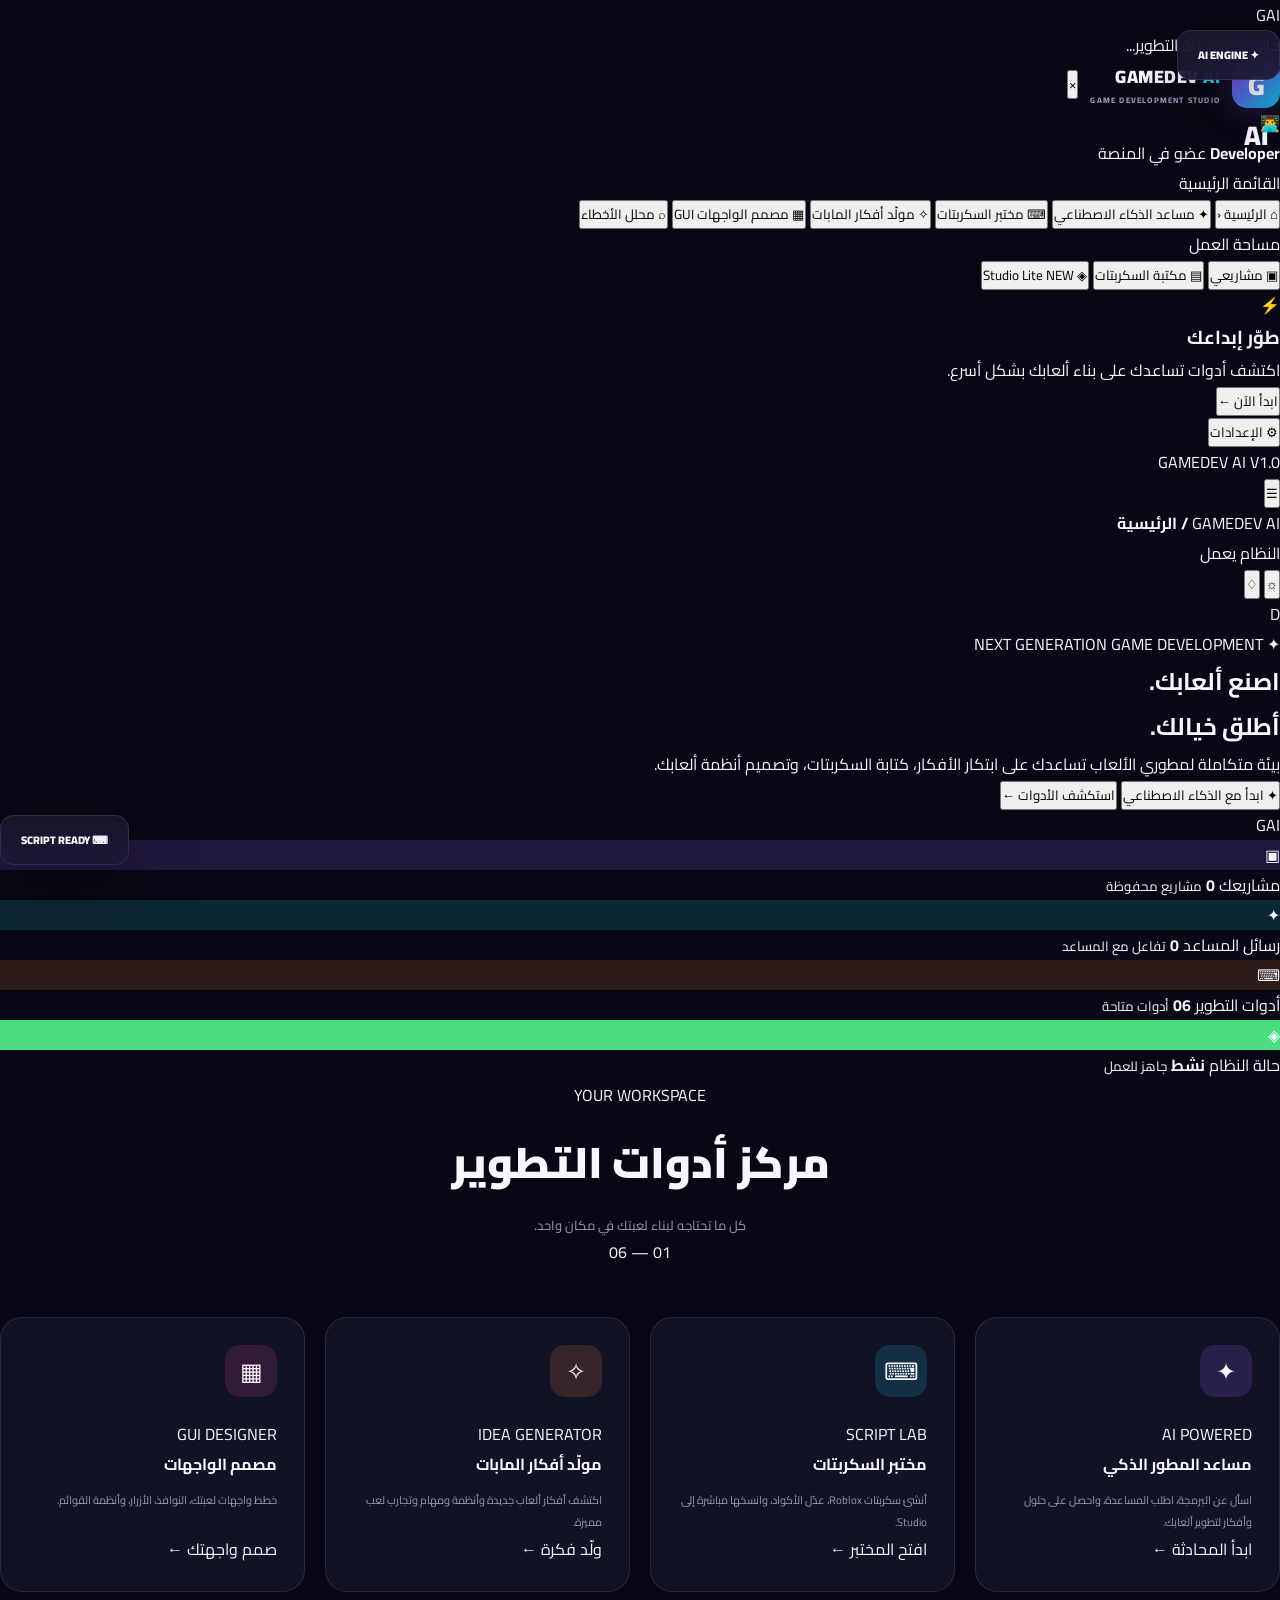
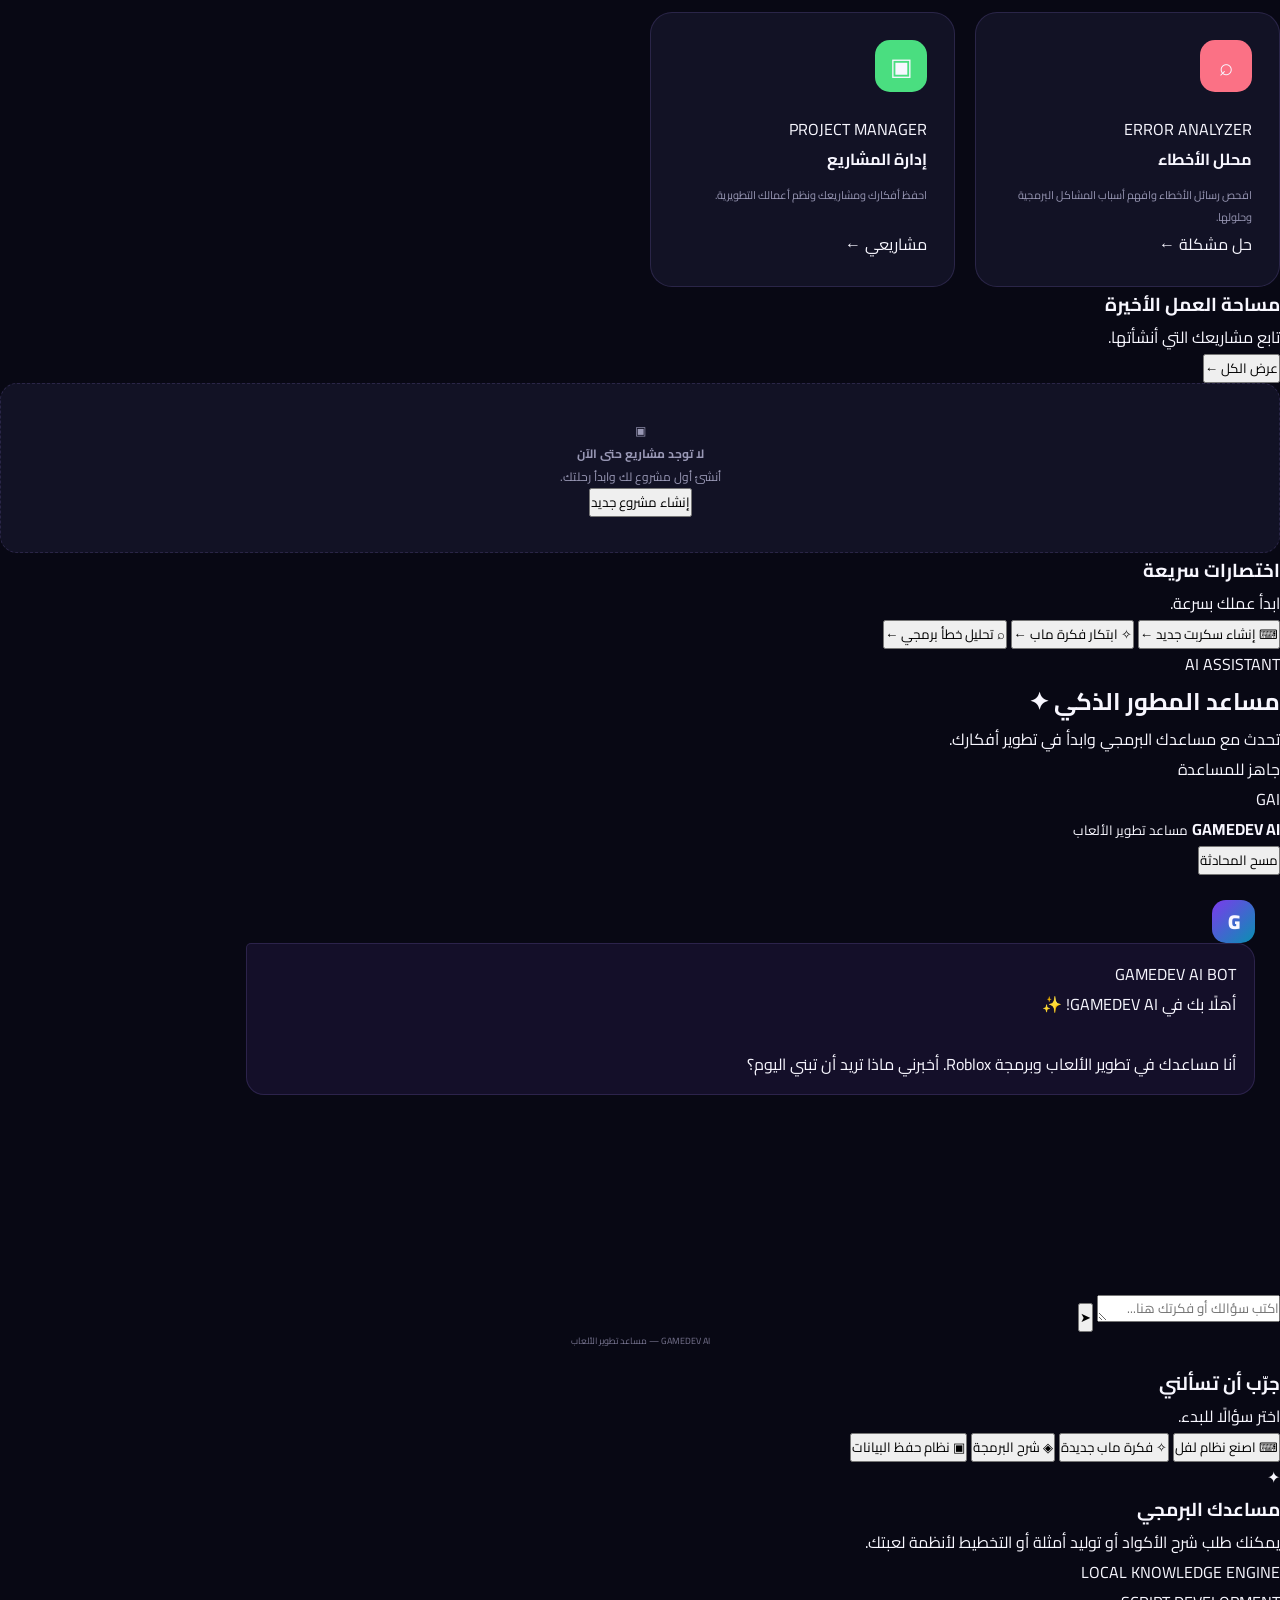
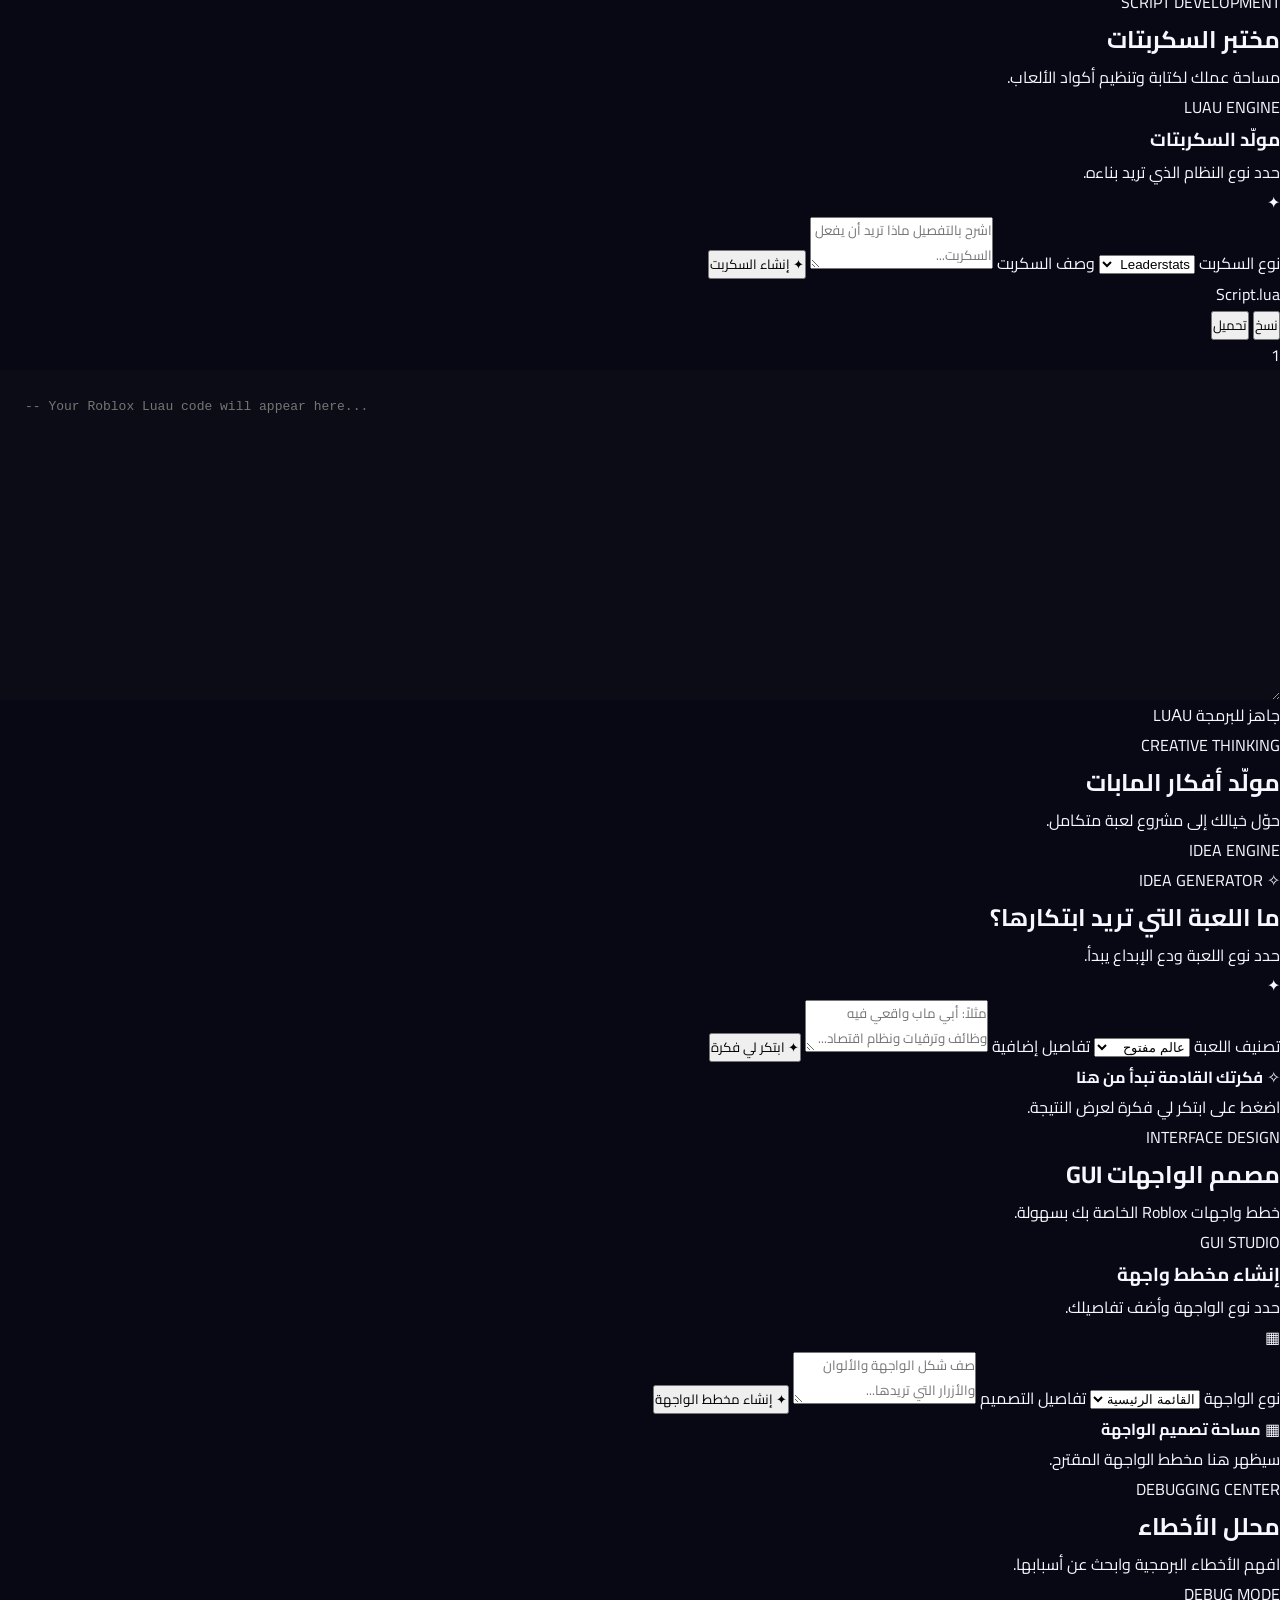
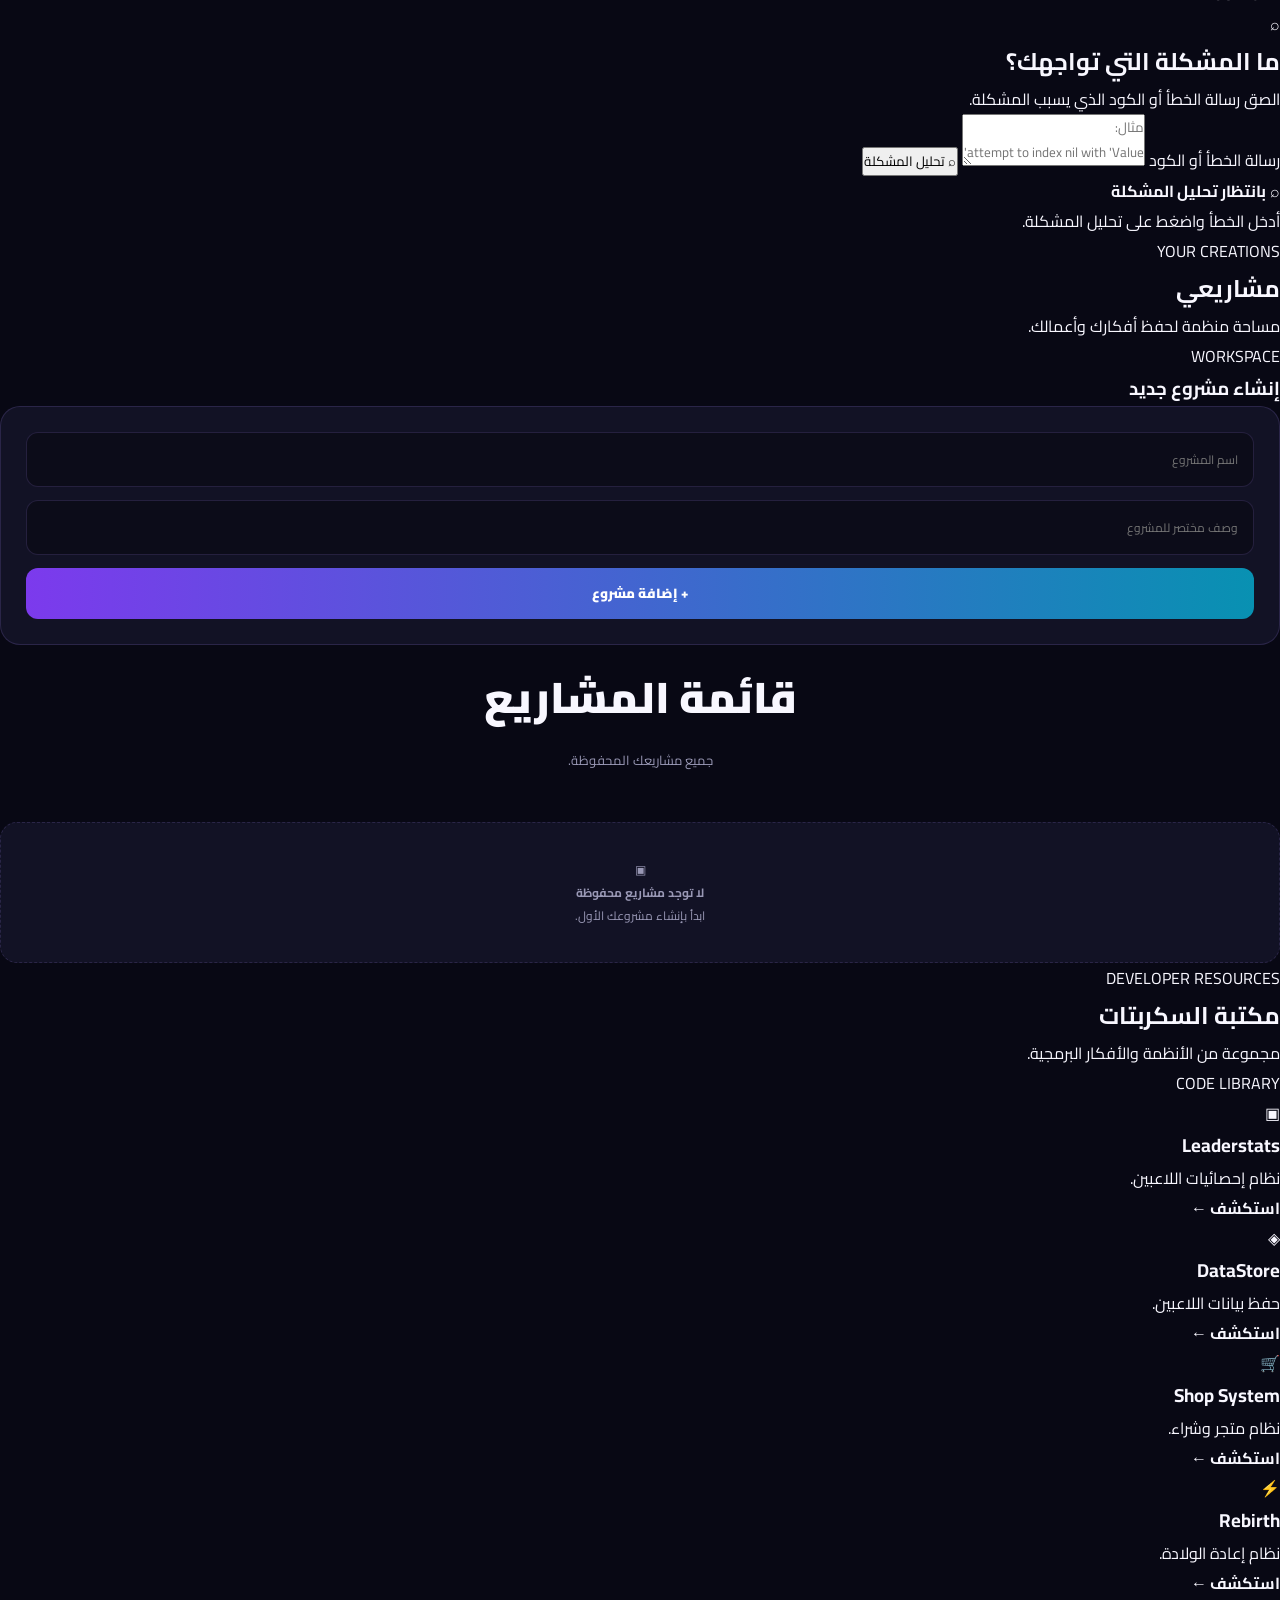
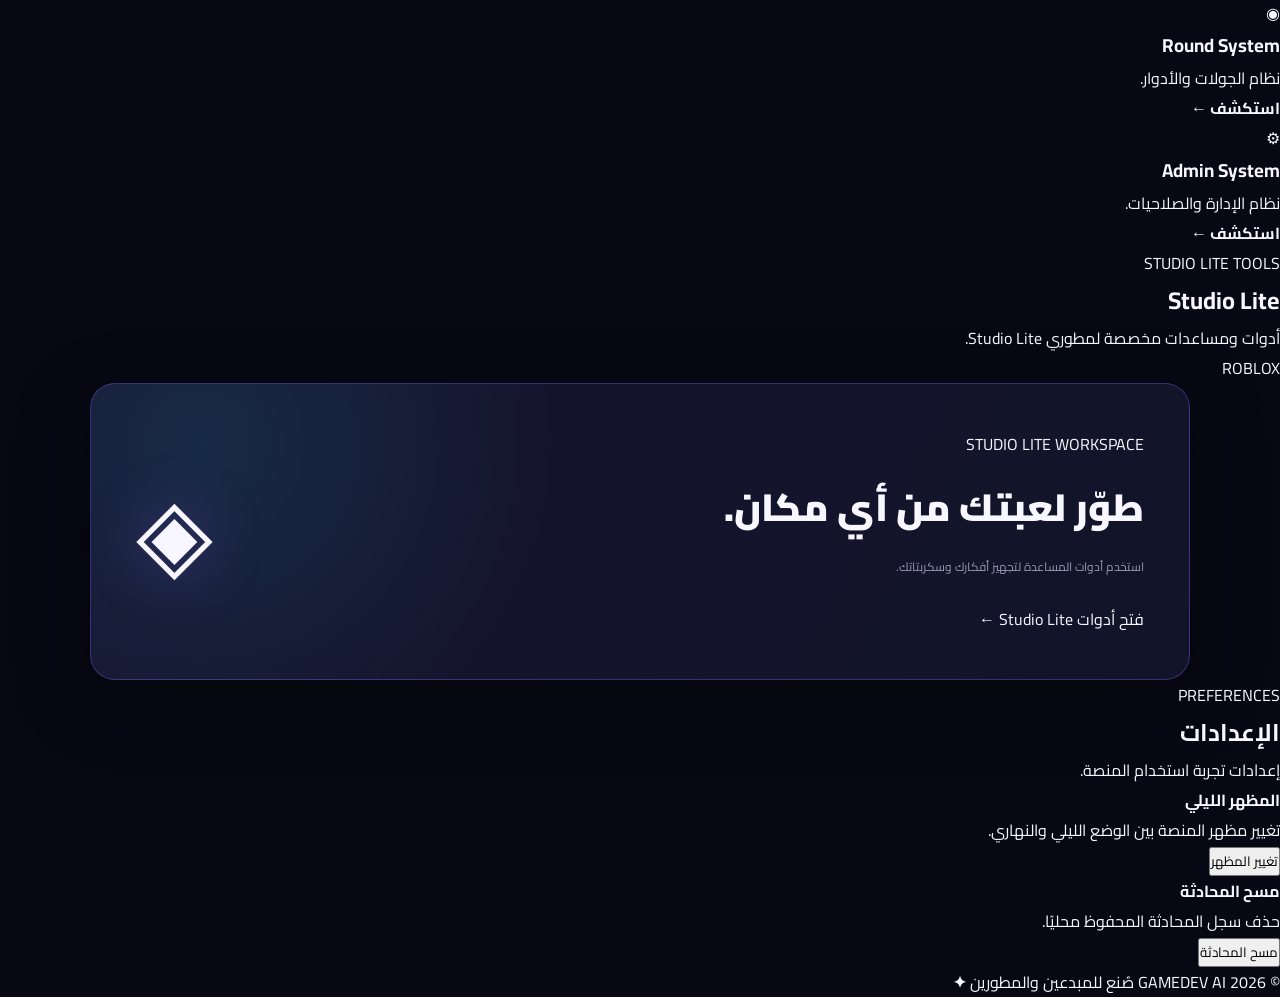
==== commit 827eb1bc: "Update index.html" ====
--- a/index.html
+++ b/index.html
@@ -1,1700 +1,877 @@
 <!DOCTYPE html>
 <html lang="ar" dir="rtl">
-
 <head>
     <meta charset="UTF-8">
     <meta name="viewport" content="width=device-width, initial-scale=1.0">
-
-    <meta name="theme-color" content="#080914">
-    <meta name="description" content="GAMEDEV AI - منصة ذكية لمطوري الألعاب وصناعة سكربتات Roblox">
-
-    <title>GAMEDEV AI ULTRA | منصة المطورين</title>
-
-    <!-- Fonts -->
+    <meta name="theme-color" content="#080811">
+    <meta name="description" content="GAMEDEV AI - منصة تطوير الألعاب والبرمجة بالذكاء الاصطناعي">
+    <title>GAMEDEV AI | منصة مطوري الألعاب</title>
+
     <link rel="preconnect" href="https://fonts.googleapis.com">
-    <link rel="preconnect" href="https://fonts.gstatic.com" crossorigin>
-
     <link href="https://fonts.googleapis.com/css2?family=Cairo:wght@400;500;600;700;800;900&display=swap" rel="stylesheet">
 
-    <!-- Icons -->
-    <link rel="stylesheet" href="https://cdnjs.cloudflare.com/ajax/libs/font-awesome/6.5.2/css/all.min.css">
-
-    <!-- Main CSS -->
     <link rel="stylesheet" href="style.css">
-
 </head>
 
 <body>
 
-<!-- =====================================
-     BACKGROUND EFFECTS
-===================================== -->
-
-<div class="background-effects">
-    <div class="glow glow-one"></div>
-    <div class="glow glow-two"></div>
-    <div class="grid-overlay"></div>
+<!-- LOADING SCREEN -->
+<div class="loading-screen" id="loadingScreen">
+    <div class="loading-logo">G<span>AI</span></div>
+    <div class="loading-bar"><span></span></div>
+    <p>جاري تجهيز بيئة التطوير...</p>
 </div>
 
-
-<!-- =====================================
-     LOADING SCREEN
-===================================== -->
-
-<div id="loadingScreen" class="loading-screen">
-
-    <div class="loading-logo">
-        <i class="fa-solid fa-bolt"></i>
-    </div>
-
-    <h2>GAMEDEV <span>AI</span></h2>
-
-    <p>جاري تجهيز بيئة المطورين...</p>
-
-    <div class="loading-bar">
-        <div class="loading-progress"></div>
-    </div>
+<!-- APP -->
+<div class="app-container">
+
+    <!-- SIDEBAR -->
+    <aside class="sidebar" id="sidebar">
+
+        <div class="brand">
+            <div class="brand-icon">G<span>AI</span></div>
+            <div class="brand-info">
+                <h2>GAMEDEV <span>AI</span></h2>
+                <small>GAME DEVELOPMENT STUDIO</small>
+            </div>
+            <button class="sidebar-close" id="sidebarClose">×</button>
+        </div>
+
+        <div class="sidebar-profile">
+            <div class="profile-avatar">👨‍💻</div>
+            <div>
+                <strong>Developer</strong>
+                <span>عضو في المنصة</span>
+            </div>
+            <div class="online-dot"></div>
+        </div>
+
+        <div class="sidebar-label">القائمة الرئيسية</div>
+
+        <nav class="navigation">
+            <button class="nav-item active" data-page="home">
+                <span class="nav-icon">⌂</span>
+                <span>الرئيسية</span>
+                <span class="nav-arrow">‹</span>
+            </button>
+
+            <button class="nav-item" data-page="chat">
+                <span class="nav-icon">✦</span>
+                <span>مساعد الذكاء الاصطناعي</span>
+            </button>
+
+            <button class="nav-item" data-page="scripts">
+                <span class="nav-icon">⌨</span>
+                <span>مختبر السكربتات</span>
+            </button>
+
+            <button class="nav-item" data-page="ideas">
+                <span class="nav-icon">✧</span>
+                <span>مولّد أفكار المابات</span>
+            </button>
+
+            <button class="nav-item" data-page="gui">
+                <span class="nav-icon">▦</span>
+                <span>مصمم الواجهات GUI</span>
+            </button>
+
+            <button class="nav-item" data-page="errors">
+                <span class="nav-icon">⌕</span>
+                <span>محلل الأخطاء</span>
+            </button>
+        </nav>
+
+        <div class="sidebar-label">مساحة العمل</div>
+
+        <nav class="navigation">
+            <button class="nav-item" data-page="projects">
+                <span class="nav-icon">▣</span>
+                <span>مشاريعي</span>
+            </button>
+
+            <button class="nav-item" data-page="library">
+                <span class="nav-icon">▤</span>
+                <span>مكتبة السكربتات</span>
+            </button>
+
+            <button class="nav-item" data-page="studio">
+                <span class="nav-icon">◈</span>
+                <span>Studio Lite</span>
+                <span class="new-badge">NEW</span>
+            </button>
+        </nav>
+
+        <div class="sidebar-bottom">
+            <div class="upgrade-card">
+                <div class="upgrade-glow"></div>
+                <span class="upgrade-icon">⚡</span>
+                <h3>طوّر إبداعك</h3>
+                <p>اكتشف أدوات تساعدك على بناء ألعابك بشكل أسرع.</p>
+                <button onclick="openTool('chat')">ابدأ الآن ←</button>
+            </div>
+
+            <button class="nav-item" data-page="settings">
+                <span class="nav-icon">⚙</span>
+                <span>الإعدادات</span>
+            </button>
+
+            <div class="sidebar-footer">
+                <span class="footer-dot"></span>
+                GAMEDEV AI V1.0
+            </div>
+        </div>
+
+    </aside>
+
+    <!-- MAIN AREA -->
+    <main class="main-content">
+
+        <!-- TOPBAR -->
+        <header class="topbar">
+
+            <div class="topbar-right">
+                <button class="mobile-menu" id="mobileMenu">☰</button>
+
+                <div class="breadcrumb">
+                    <span>GAMEDEV AI</span>
+                    <b>/</b>
+                    <strong id="pageTitle">الرئيسية</strong>
+                </div>
+            </div>
+
+            <div class="topbar-left">
+                <div class="system-status">
+                    <span class="online-dot"></span>
+                    النظام يعمل
+                </div>
+
+                <button class="topbar-icon" id="themeToggle" title="تغيير المظهر">☼</button>
+
+                <button class="notification-btn" title="الإشعارات">
+                    ♢
+                    <span></span>
+                </button>
+
+                <div class="topbar-avatar">D</div>
+            </div>
+
+        </header>
+
+        <!-- PAGES -->
+        <div class="pages-container">
+
+            <!-- HOME -->
+            <section class="page active" id="page-home">
+
+                <div class="welcome-section">
+                    <div class="welcome-content">
+                        <div class="welcome-tag">
+                            <span class="sparkle">✦</span>
+                            NEXT GENERATION GAME DEVELOPMENT
+                        </div>
+
+                        <h1>
+                            اصنع ألعابك.<br>
+                            <span>أطلق خيالك.</span>
+                        </h1>
+
+                        <p>
+                            بيئة متكاملة لمطوري الألعاب تساعدك على ابتكار الأفكار،
+                            كتابة السكربتات، وتصميم أنظمة ألعابك.
+                        </p>
+
+                        <div class="welcome-actions">
+                            <button class="primary-btn" onclick="openTool('chat')">
+                                <span>✦</span>
+                                ابدأ مع الذكاء الاصطناعي
+                            </button>
+
+                            <button class="secondary-btn" onclick="openTool('scripts')">
+                                استكشف الأدوات
+                                <span>←</span>
+                            </button>
+                        </div>
+                    </div>
+
+                    <div class="welcome-visual">
+                        <div class="visual-orbit orbit-one"></div>
+                        <div class="visual-orbit orbit-two"></div>
+                        <div class="visual-core">
+                            <div class="core-inner">G<span>AI</span></div>
+                        </div>
+                        <div class="floating-card card-top">
+                            <span>✦</span>
+                            AI ENGINE
+                        </div>
+                        <div class="floating-card card-bottom">
+                            <span>⌨</span>
+                            SCRIPT READY
+                        </div>
+                    </div>
+                </div>
+
+                <!-- STATS -->
+                <div class="stats-grid">
+
+                    <div class="stat-card">
+                        <div class="stat-icon purple">▣</div>
+                        <div class="stat-info">
+                            <span>مشاريعك</span>
+                            <strong id="projectCount">0</strong>
+                            <small>مشاريع محفوظة</small>
+                        </div>
+                    </div>
+
+                    <div class="stat-card">
+                        <div class="stat-icon cyan">✦</div>
+                        <div class="stat-info">
+                            <span>رسائل المساعد</span>
+                            <strong id="messageCount">0</strong>
+                            <small>تفاعل مع المساعد</small>
+                        </div>
+                    </div>
+
+                    <div class="stat-card">
+                        <div class="stat-icon orange">⌨</div>
+                        <div class="stat-info">
+                            <span>أدوات التطوير</span>
+                            <strong>06</strong>
+                            <small>أدوات متاحة</small>
+                        </div>
+                    </div>
+
+                    <div class="stat-card">
+                        <div class="stat-icon green">◈</div>
+                        <div class="stat-info">
+                            <span>حالة النظام</span>
+                            <strong class="status-text">نشط</strong>
+                            <small>جاهز للعمل</small>
+                        </div>
+                    </div>
+
+                </div>
+
+                <!-- QUICK TOOLS -->
+                <div class="section-heading">
+                    <div>
+                        <span class="section-overline">YOUR WORKSPACE</span>
+                        <h2>مركز أدوات التطوير</h2>
+                        <p>كل ما تحتاجه لبناء لعبتك في مكان واحد.</p>
+                    </div>
+                    <span class="section-count">01 — 06</span>
+                </div>
+
+                <div class="tools-grid">
+
+                    <div class="tool-card featured-tool" onclick="openTool('chat')">
+                        <div class="tool-card-top">
+                            <div class="tool-icon purple">✦</div>
+                            <span class="tool-label">AI POWERED</span>
+                        </div>
+                        <h3>مساعد المطور الذكي</h3>
+                        <p>اسأل عن البرمجة، اطلب المساعدة، واحصل على حلول وأفكار لتطوير ألعابك.</p>
+                        <div class="tool-card-footer">
+                            <span>ابدأ المحادثة</span>
+                            <b>←</b>
+                        </div>
+                    </div>
+
+                    <div class="tool-card" onclick="openTool('scripts')">
+                        <div class="tool-card-top">
+                            <div class="tool-icon cyan">⌨</div>
+                            <span class="tool-label">SCRIPT LAB</span>
+                        </div>
+                        <h3>مختبر السكربتات</h3>
+                        <p>أنشئ سكربتات Roblox، عدّل الأكواد، وانسخها مباشرة إلى Studio.</p>
+                        <div class="tool-card-footer">
+                            <span>افتح المختبر</span>
+                            <b>←</b>
+                        </div>
+                    </div>
+
+                    <div class="tool-card" onclick="openTool('ideas')">
+                        <div class="tool-card-top">
+                            <div class="tool-icon orange">✧</div>
+                            <span class="tool-label">IDEA GENERATOR</span>
+                        </div>
+                        <h3>مولّد أفكار المابات</h3>
+                        <p>اكتشف أفكار ألعاب جديدة وأنظمة ومهام وتجارب لعب مميزة.</p>
+                        <div class="tool-card-footer">
+                            <span>ولّد فكرة</span>
+                            <b>←</b>
+                        </div>
+                    </div>
+
+                    <div class="tool-card" onclick="openTool('gui')">
+                        <div class="tool-card-top">
+                            <div class="tool-icon pink">▦</div>
+                            <span class="tool-label">GUI DESIGNER</span>
+                        </div>
+                        <h3>مصمم الواجهات</h3>
+                        <p>خطط واجهات لعبتك، النوافذ، الأزرار، وأنظمة القوائم.</p>
+                        <div class="tool-card-footer">
+                            <span>صمم واجهتك</span>
+                            <b>←</b>
+                        </div>
+                    </div>
+
+                    <div class="tool-card" onclick="openTool('errors')">
+                        <div class="tool-card-top">
+                            <div class="tool-icon red">⌕</div>
+                            <span class="tool-label">ERROR ANALYZER</span>
+                        </div>
+                        <h3>محلل الأخطاء</h3>
+                        <p>افحص رسائل الأخطاء وافهم أسباب المشاكل البرمجية وحلولها.</p>
+                        <div class="tool-card-footer">
+                            <span>حل مشكلة</span>
+                            <b>←</b>
+                        </div>
+                    </div>
+
+                    <div class="tool-card" onclick="openTool('projects')">
+                        <div class="tool-card-top">
+                            <div class="tool-icon green">▣</div>
+                            <span class="tool-label">PROJECT MANAGER</span>
+                        </div>
+                        <h3>إدارة المشاريع</h3>
+                        <p>احفظ أفكارك ومشاريعك ونظم أعمالك التطويرية.</p>
+                        <div class="tool-card-footer">
+                            <span>مشاريعي</span>
+                            <b>←</b>
+                        </div>
+                    </div>
+
+                </div>
+
+                <!-- BOTTOM SECTION -->
+                <div class="home-bottom-grid">
+
+                    <div class="panel-card">
+                        <div class="panel-heading">
+                            <div>
+                                <h3>مساحة العمل الأخيرة</h3>
+                                <p>تابع مشاريعك التي أنشأتها.</p>
+                            </div>
+                            <button onclick="openTool('projects')">عرض الكل ←</button>
+                        </div>
+
+                        <div id="homeRecentProjects" class="recent-projects">
+                            <div class="empty-state">
+                                <div>▣</div>
+                                <strong>لا توجد مشاريع حتى الآن</strong>
+                                <p>أنشئ أول مشروع لك وابدأ رحلتك.</p>
+                                <button onclick="openTool('projects')">إنشاء مشروع جديد</button>
+                            </div>
+                        </div>
+                    </div>
+
+                    <div class="panel-card quick-panel">
+                        <div class="panel-heading">
+                            <div>
+                                <h3>اختصارات سريعة</h3>
+                                <p>ابدأ عملك بسرعة.</p>
+                            </div>
+                        </div>
+
+                        <button class="quick-action" onclick="openTool('scripts')">
+                            <span class="quick-action-icon">⌨</span>
+                            <span>إنشاء سكربت جديد</span>
+                            <b>←</b>
+                        </button>
+
+                        <button class="quick-action" onclick="openTool('ideas')">
+                            <span class="quick-action-icon">✧</span>
+                            <span>ابتكار فكرة ماب</span>
+                            <b>←</b>
+                        </button>
+
+                        <button class="quick-action" onclick="openTool('errors')">
+                            <span class="quick-action-icon">⌕</span>
+                            <span>تحليل خطأ برمجي</span>
+                            <b>←</b>
+                        </button>
+                    </div>
+
+                </div>
+
+            </section>
+
+            <!-- AI CHAT -->
+            <section class="page" id="page-chat">
+
+                <div class="page-heading">
+                    <div>
+                        <span class="section-overline">AI ASSISTANT</span>
+                        <h1>مساعد المطور الذكي <span class="heading-sparkle">✦</span></h1>
+                        <p>تحدث مع مساعدك البرمجي وابدأ في تطوير أفكارك.</p>
+                    </div>
+                    <div class="ai-status"><span></span> جاهز للمساعدة</div>
+                </div>
+
+                <div class="chat-layout">
+
+                    <div class="chat-main panel-card">
+
+                        <div class="chat-header">
+                            <div class="chat-avatar">G<span>AI</span></div>
+                            <div>
+                                <strong>GAMEDEV AI</strong>
+                                <small>مساعد تطوير الألعاب</small>
+                            </div>
+                            <button id="clearChat" class="chat-clear">مسح المحادثة</button>
+                        </div>
+
+                        <div class="chat-messages" id="chatMessages">
+                            <div class="assistant-message">
+                                <div class="message-avatar">G</div>
+                                <div class="message-content">
+                                    <div class="message-name">GAMEDEV AI <span>BOT</span></div>
+                                    <div class="message-bubble">
+                                        أهلًا بك في GAMEDEV AI! ✨
+                                        <br><br>
+                                        أنا مساعدك في تطوير الألعاب وبرمجة Roblox.
+                                        أخبرني ماذا تريد أن تبني اليوم؟
+                                    </div>
+                                </div>
+                            </div>
+                        </div>
+
+                        <form class="chat-form" id="chatForm">
+                            <textarea id="chatInput" placeholder="اكتب سؤالك أو فكرتك هنا..." rows="1"></textarea>
+                            <button type="submit" class="send-btn">➤</button>
+                        </form>
+
+                        <div class="chat-disclaimer">
+                            GAMEDEV AI — مساعد تطوير الألعاب
+                        </div>
+
+                    </div>
+
+                    <aside class="chat-side">
+
+                        <div class="panel-card">
+                            <h3>جرّب أن تسألني</h3>
+                            <p>اختر سؤالًا للبدء.</p>
+
+                            <button class="prompt-item" onclick="usePrompt('اصنع لي نظام لفل للاعبين في Roblox')">
+                                <span>⌨</span>
+                                اصنع نظام لفل
+                            </button>
+
+                            <button class="prompt-item" onclick="usePrompt('اعطني فكرة ماب Roblox جديدة ومميزة')">
+                                <span>✧</span>
+                                فكرة ماب جديدة
+                            </button>
+
+                            <button class="prompt-item" onclick="usePrompt('اشرح لي الفرق بين Script و LocalScript')">
+                                <span>◈</span>
+                                شرح البرمجة
+                            </button>
+
+                            <button class="prompt-item" onclick="usePrompt('كيف أصنع نظام حفظ بيانات اللاعبين؟')">
+                                <span>▣</span>
+                                نظام حفظ البيانات
+                            </button>
+                        </div>
+
+                        <div class="panel-card assistant-info">
+                            <div class="assistant-info-icon">✦</div>
+                            <h3>مساعدك البرمجي</h3>
+                            <p>يمكنك طلب شرح الأكواد أو توليد أمثلة أو التخطيط لأنظمة لعبتك.</p>
+                            <span class="local-engine-label">LOCAL KNOWLEDGE ENGINE</span>
+                        </div>
+
+                    </aside>
+
+                </div>
+
+            </section>
+
+            <!-- SCRIPTS -->
+            <section class="page" id="page-scripts">
+
+                <div class="page-heading">
+                    <div>
+                        <span class="section-overline">SCRIPT DEVELOPMENT</span>
+                        <h1>مختبر السكربتات</h1>
+                        <p>مساحة عملك لكتابة وتنظيم أكواد الألعاب.</p>
+                    </div>
+                    <span class="page-badge">LUAU ENGINE</span>
+                </div>
+
+                <div class="script-workspace">
+
+                    <div class="panel-card generator-panel">
+                        <div class="panel-heading">
+                            <div>
+                                <h3>مولّد السكربتات</h3>
+                                <p>حدد نوع النظام الذي تريد بناءه.</p>
+                            </div>
+                            <span class="panel-icon">✦</span>
+                        </div>
+
+                        <label>نوع السكربت</label>
+                        <select id="scriptCategory">
+                            <option value="leaderstats">Leaderstats</option>
+                            <option value="datastore">DataStore</option>
+                            <option value="shop">متجر</option>
+                            <option value="rebirth">نظام Rebirth</option>
+                            <option value="levels">نظام Levels</option>
+                            <option value="teleport">Teleport</option>
+                            <option value="gui">واجهة GUI</option>
+                            <option value="rounds">نظام جولات</option>
+                            <option value="admin">نظام Admin</option>
+                            <option value="custom">نظام مخصص</option>
+                        </select>
+
+                        <label>وصف السكربت</label>
+                        <textarea id="scriptDetails" placeholder="اشرح بالتفصيل ماذا تريد أن يفعل السكربت..."></textarea>
+
+                        <button class="primary-btn full-btn" onclick="generateScript()">
+                            ✦ إنشاء السكربت
+                        </button>
+                    </div>
+
+                    <div class="panel-card editor-panel">
+
+                        <div class="editor-header">
+                            <div class="editor-tabs">
+                                <span class="editor-tab active">Script.lua</span>
+                            </div>
+                            <div class="editor-actions">
+                                <button onclick="copyCode()">نسخ</button>
+                                <button onclick="downloadCode()">تحميل</button>
+                            </div>
+                        </div>
+
+                        <div class="editor-body">
+                            <div class="line-numbers" id="lineNumbers">1</div>
+                            <textarea id="codeEditor" spellcheck="false" placeholder="-- Your Roblox Luau code will appear here..."></textarea>
+                        </div>
+
+                        <div class="editor-footer">
+                            <span id="editorStatus">جاهز للبرمجة</span>
+                            <span>LUАU</span>
+                        </div>
+
+                    </div>
+
+                </div>
+
+            </section>
+
+            <!-- IDEAS -->
+            <section class="page" id="page-ideas">
+
+                <div class="page-heading">
+                    <div>
+                        <span class="section-overline">CREATIVE THINKING</span>
+                        <h1>مولّد أفكار المابات</h1>
+                        <p>حوّل خيالك إلى مشروع لعبة متكامل.</p>
+                    </div>
+                    <span class="page-badge">IDEA ENGINE</span>
+                </div>
+
+                <div class="panel-card idea-generator">
+
+                    <div class="idea-banner">
+                        <div>
+                            <span>✧ IDEA GENERATOR</span>
+                            <h2>ما اللعبة التي تريد ابتكارها؟</h2>
+                            <p>حدد نوع اللعبة ودع الإبداع يبدأ.</p>
+                        </div>
+                        <div class="idea-banner-art">✦</div>
+                    </div>
+
+                    <label>تصنيف اللعبة</label>
+                    <select id="ideaCategory">
+                        <option value="عالم مفتوح">عالم مفتوح</option>
+                        <option value="محاكاة واقعية">محاكاة واقعية</option>
+                        <option value="رعب">رعب</option>
+                        <option value="مغامرات">مغامرات</option>
+                        <option value="حياة واقعية">حياة واقعية</option>
+                        <option value="تحديات">تحديات</option>
+                        <option value="قتال">قتال</option>
+                        <option value="اقتصاد">اقتصاد وتجارة</option>
+                        <option value="بقاء">بقاء ومغامرة</option>
+                    </select>
+
+                    <label>تفاصيل إضافية</label>
+                    <textarea id="ideaDetails" placeholder="مثلاً: أبي ماب واقعي فيه وظائف وترقيات ونظام اقتصاد..."></textarea>
+
+                    <button class="primary-btn" onclick="generateIdea()">✦ ابتكر لي فكرة</button>
+
+                    <div class="generated-result" id="ideaResult">
+                        <div class="result-placeholder">
+                            <span>✧</span>
+                            <strong>فكرتك القادمة تبدأ من هنا</strong>
+                            <p>اضغط على ابتكر لي فكرة لعرض النتيجة.</p>
+                        </div>
+                    </div>
+
+                </div>
+
+            </section>
+
+            <!-- GUI DESIGNER -->
+            <section class="page" id="page-gui">
+
+                <div class="page-heading">
+                    <div>
+                        <span class="section-overline">INTERFACE DESIGN</span>
+                        <h1>مصمم الواجهات GUI</h1>
+                        <p>خطط واجهات Roblox الخاصة بك بسهولة.</p>
+                    </div>
+                    <span class="page-badge">GUI STUDIO</span>
+                </div>
+
+                <div class="panel-card gui-generator">
+                    <div class="panel-heading">
+                        <div>
+                            <h3>إنشاء مخطط واجهة</h3>
+                            <p>حدد نوع الواجهة وأضف تفاصيلك.</p>
+                        </div>
+                        <span class="panel-icon">▦</span>
+                    </div>
+
+                    <label>نوع الواجهة</label>
+                    <select id="guiCategory">
+                        <option value="Main Menu">القائمة الرئيسية</option>
+                        <option value="Shop">المتجر</option>
+                        <option value="Inventory">الحقيبة</option>
+                        <option value="Stats">الإحصائيات</option>
+                        <option value="Settings">الإعدادات</option>
+                        <option value="Admin Panel">لوحة الإدارة</option>
+                        <option value="Loading Screen">شاشة التحميل</option>
+                    </select>
+
+                    <label>تفاصيل التصميم</label>
+                    <textarea id="guiDetails" placeholder="صف شكل الواجهة والألوان والأزرار التي تريدها..."></textarea>
+
+                    <button class="primary-btn" onclick="generateGUI()">✦ إنشاء مخطط الواجهة</button>
+
+                    <div class="generated-result" id="guiResult">
+                        <div class="result-placeholder">
+                            <span>▦</span>
+                            <strong>مساحة تصميم الواجهة</strong>
+                            <p>سيظهر هنا مخطط الواجهة المقترح.</p>
+                        </div>
+                    </div>
+                </div>
+
+            </section>
+
+            <!-- ERRORS -->
+            <section class="page" id="page-errors">
+
+                <div class="page-heading">
+                    <div>
+                        <span class="section-overline">DEBUGGING CENTER</span>
+                        <h1>محلل الأخطاء</h1>
+                        <p>افهم الأخطاء البرمجية وابحث عن أسبابها.</p>
+                    </div>
+                    <span class="page-badge">DEBUG MODE</span>
+                </div>
+
+                <div class="panel-card error-panel">
+                    <div class="error-intro">
+                        <div class="error-icon">⌕</div>
+                        <div>
+                            <h2>ما المشكلة التي تواجهك؟</h2>
+                            <p>الصق رسالة الخطأ أو الكود الذي يسبب المشكلة.</p>
+                        </div>
+                    </div>
+
+                    <label>رسالة الخطأ أو الكود</label>
+                    <textarea id="errorInput" class="error-textarea" placeholder="مثال:
+attempt to index nil with 'Value'
+أو الصق السكربت الذي يحتوي على المشكلة..."></textarea>
+
+                    <button class="primary-btn" onclick="analyzeError()">⌕ تحليل المشكلة</button>
+
+                    <div class="generated-result" id="errorResult">
+                        <div class="result-placeholder">
+                            <span>⌕</span>
+                            <strong>بانتظار تحليل المشكلة</strong>
+                            <p>أدخل الخطأ واضغط على تحليل المشكلة.</p>
+                        </div>
+                    </div>
+                </div>
+
+            </section>
+
+            <!-- PROJECTS -->
+            <section class="page" id="page-projects">
+
+                <div class="page-heading">
+                    <div>
+                        <span class="section-overline">YOUR CREATIONS</span>
+                        <h1>مشاريعي</h1>
+                        <p>مساحة منظمة لحفظ أفكارك وأعمالك.</p>
+                    </div>
+                    <span class="page-badge">WORKSPACE</span>
+                </div>
+
+                <div class="project-create panel-card">
+                    <h3>إنشاء مشروع جديد</h3>
+                    <div class="project-form">
+                        <input type="text" id="projectName" placeholder="اسم المشروع">
+                        <input type="text" id="projectDescription" placeholder="وصف مختصر للمشروع">
+                        <button class="primary-btn" onclick="addProject()">+ إضافة مشروع</button>
+                    </div>
+                </div>
+
+                <div class="section-heading">
+                    <div>
+                        <h2>قائمة المشاريع</h2>
+                        <p>جميع مشاريعك المحفوظة.</p>
+                    </div>
+                </div>
+
+                <div class="projects-grid" id="projectsList">
+                    <div class="empty-state">
+                        <div>▣</div>
+                        <strong>لا توجد مشاريع محفوظة</strong>
+                        <p>ابدأ بإنشاء مشروعك الأول.</p>
+                    </div>
+                </div>
+
+            </section>
+
+            <!-- LIBRARY -->
+            <section class="page" id="page-library">
+
+                <div class="page-heading">
+                    <div>
+                        <span class="section-overline">DEVELOPER RESOURCES</span>
+                        <h1>مكتبة السكربتات</h1>
+                        <p>مجموعة من الأنظمة والأفكار البرمجية.</p>
+                    </div>
+                    <span class="page-badge">CODE LIBRARY</span>
+                </div>
+
+                <div class="library-grid">
+
+                    <div class="library-card" onclick="usePrompt('اشرح لي نظام Leaderstats وأنشئ مثالاً كاملاً')">
+                        <span>▣</span>
+                        <h3>Leaderstats</h3>
+                        <p>نظام إحصائيات اللاعبين.</p>
+                        <b>استكشف ←</b>
+                    </div>
+
+                    <div class="library-card" onclick="usePrompt('أنشئ نظام DataStore كامل لحفظ بيانات اللاعبين')">
+                        <span>◈</span>
+                        <h3>DataStore</h3>
+                        <p>حفظ بيانات اللاعبين.</p>
+                        <b>استكشف ←</b>
+                    </div>
+
+                    <div class="library-card" onclick="usePrompt('أنشئ نظام متجر Roblox مع شراء الأدوات')">
+                        <span>🛒</span>
+                        <h3>Shop System</h3>
+                        <p>نظام متجر وشراء.</p>
+                        <b>استكشف ←</b>
+                    </div>
+
+                    <div class="library-card" onclick="usePrompt('أنشئ نظام Rebirth مع مضاعفات Power')">
+                        <span>⚡</span>
+                        <h3>Rebirth</h3>
+                        <p>نظام إعادة الولادة.</p>
+                        <b>استكشف ←</b>
+                    </div>
+
+                    <div class="library-card" onclick="usePrompt('أنشئ نظام جولات Roblox مع اختيار الأدوار')">
+                        <span>◉</span>
+                        <h3>Round System</h3>
+                        <p>نظام الجولات والأدوار.</p>
+                        <b>استكشف ←</b>
+                    </div>
+
+                    <div class="library-card" onclick="usePrompt('أنشئ نظام Admin Commands مع صلاحيات')">
+                        <span>⚙</span>
+                        <h3>Admin System</h3>
+                        <p>نظام الإدارة والصلاحيات.</p>
+                        <b>استكشف ←</b>
+                    </div>
+
+                </div>
+
+            </section>
+
+            <!-- STUDIO LITE -->
+            <section class="page" id="page-studio">
+
+                <div class="page-heading">
+                    <div>
+                        <span class="section-overline">STUDIO LITE TOOLS</span>
+                        <h1>Studio Lite</h1>
+                        <p>أدوات ومساعدات مخصصة لمطوري Studio Lite.</p>
+                    </div>
+                    <span class="page-badge">ROBLOX</span>
+                </div>
+
+                <div class="studio-banner panel-card">
+                    <div>
+                        <span>STUDIO LITE WORKSPACE</span>
+                        <h2>طوّر لعبتك من أي مكان.</h2>
+                        <p>استخدم أدوات المساعدة لتجهيز أفكارك وسكربتاتك.</p>
+                        <a href="studio-lite.html" class="primary-btn">فتح أدوات Studio Lite ←</a>
+                    </div>
+                    <div class="studio-symbol">◈</div>
+                </div>
+
+            </section>
+
+            <!-- SETTINGS -->
+            <section class="page" id="page-settings">
+
+                <div class="page-heading">
+                    <div>
+                        <span class="section-overline">PREFERENCES</span>
+                        <h1>الإعدادات</h1>
+                        <p>إعدادات تجربة استخدام المنصة.</p>
+                    </div>
+                </div>
+
+                <div class="panel-card settings-panel">
+                    <div class="setting-row">
+                        <div>
+                            <strong>المظهر الليلي</strong>
+                            <p>تغيير مظهر المنصة بين الوضع الليلي والنهاري.</p>
+                        </div>
+                        <button id="settingsThemeToggle" class="secondary-btn">تغيير المظهر</button>
+                    </div>
+
+                    <div class="setting-row">
+                        <div>
+                            <strong>مسح المحادثة</strong>
+                            <p>حذف سجل المحادثة المحفوظ محليًا.</p>
+                        </div>
+                        <button class="danger-btn" onclick="clearChat()">مسح المحادثة</button>
+                    </div>
+                </div>
+
+            </section>
+
+        </div>
+
+        <!-- FOOTER -->
+        <footer class="main-footer">
+            <span>© 2026 GAMEDEV AI</span>
+            <span>صُنع للمبدعين والمطورين <b>✦</b></span>
+        </footer>
+
+    </main>
 
 </div>
 
-
-<!-- =====================================
-     MAIN APPLICATION
-===================================== -->
-
-<div class="app-container">
-
-
-    <!-- =================================
-         SIDEBAR
-    ================================== -->
-
-    <aside class="sidebar" id="sidebar">
-
-        <div class="sidebar-top">
-
-            <div class="brand">
-
-                <div class="brand-icon">
-                    <i class="fa-solid fa-bolt"></i>
-                </div>
-
-                <div class="brand-text">
-                    <h2>GAMEDEV <span>AI</span></h2>
-                    <small>ULTRA DEVELOPMENT</small>
-                </div>
-
-            </div>
-
-            <button class="sidebar-close" id="sidebarClose">
-                <i class="fa-solid fa-xmark"></i>
-            </button>
-
-        </div>
-
-
-        <!-- MAIN NAVIGATION -->
-
-        <div class="sidebar-section">
-
-            <div class="sidebar-label">
-                مساحة العمل
-            </div>
-
-            <button class="nav-item active" onclick="openTool('home')">
-
-                <i class="fa-solid fa-house"></i>
-
-                <span>الرئيسية</span>
-
-            </button>
-
-
-            <button class="nav-item" onclick="openTool('chat')">
-
-                <i class="fa-solid fa-robot"></i>
-
-                <span>مساعد المطور</span>
-
-                <span class="nav-badge">AI</span>
-
-            </button>
-
-
-            <button class="nav-item" onclick="openTool('scripts')">
-
-                <i class="fa-solid fa-code"></i>
-
-                <span>مختبر السكربتات</span>
-
-            </button>
-
-
-            <button class="nav-item" onclick="openTool('ideas')">
-
-                <i class="fa-solid fa-lightbulb"></i>
-
-                <span>أفكار المابات</span>
-
-            </button>
-
-
-            <button class="nav-item" onclick="openTool('gui')">
-
-                <i class="fa-solid fa-palette"></i>
-
-                <span>مصمم الواجهات</span>
-
-            </button>
-
-
-            <button class="nav-item" onclick="openTool('errors')">
-
-                <i class="fa-solid fa-bug"></i>
-
-                <span>محلل الأخطاء</span>
-
-            </button>
-
-        </div>
-
-
-        <!-- PROJECTS -->
-
-        <div class="sidebar-section">
-
-            <div class="sidebar-label">
-                إدارة المشاريع
-            </div>
-
-            <button class="nav-item" onclick="openTool('projects')">
-
-                <i class="fa-solid fa-folder-open"></i>
-
-                <span>مشاريعي</span>
-
-            </button>
-
-
-            <button class="nav-item" onclick="openTool('library')">
-
-                <i class="fa-solid fa-book"></i>
-
-                <span>مكتبة الأكواد</span>
-
-            </button>
-
-        </div>
-
-
-        <!-- EXTRA -->
-
-        <div class="sidebar-section">
-
-            <div class="sidebar-label">
-                النظام
-            </div>
-
-            <button class="nav-item" onclick="openTool('settings')">
-
-                <i class="fa-solid fa-gear"></i>
-
-                <span>الإعدادات</span>
-
-            </button>
-
-        </div>
-
-
-        <!-- SIDEBAR BOTTOM -->
-
-        <div class="sidebar-bottom">
-
-            <div class="developer-card">
-
-                <div class="developer-avatar">
-                    <i class="fa-solid fa-user-astronaut"></i>
-                </div>
-
-                <div class="developer-info">
-
-                    <strong>Game Developer</strong>
-
-                    <small>مطور ألعاب</small>
-
-                </div>
-
-                <i class="fa-solid fa-ellipsis"></i>
-
-            </div>
-
-            <div class="sidebar-version">
-                GAMEDEV AI ULTRA V1.0
-            </div>
-
-        </div>
-
-    </aside>
-
-
-    <!-- =================================
-         MAIN CONTENT
-    ================================== -->
-
-    <main class="main-content">
-
-
-        <!-- =================================
-             TOPBAR
-        ================================== -->
-
-        <header class="topbar">
-
-            <div class="topbar-right">
-
-                <button class="mobile-menu" id="mobileMenu">
-                    <i class="fa-solid fa-bars"></i>
-                </button>
-
-                <div class="breadcrumb">
-
-                    <span>GAMEDEV AI</span>
-
-                    <i class="fa-solid fa-chevron-left"></i>
-
-                    <strong id="pageTitle">الرئيسية</strong>
-
-                </div>
-
-            </div>
-
-
-            <div class="topbar-left">
-
-                <div class="system-status">
-
-                    <span class="status-dot"></span>
-
-                    <span>النظام يعمل</span>
-
-                </div>
-
-
-                <button class="topbar-button" id="themeToggle" title="تغيير المظهر">
-
-                    <i class="fa-solid fa-moon"></i>
-
-                </button>
-
-
-                <button class="topbar-button notification-button" title="الإشعارات">
-
-                    <i class="fa-regular fa-bell"></i>
-
-                    <span class="notification-dot"></span>
-
-                </button>
-
-            </div>
-
-        </header>
-
-
-
-        <!-- =================================
-             PAGE: HOME
-        ================================== -->
-
-        <section class="page active" id="page-home">
-
-
-            <!-- HERO -->
-
-            <div class="hero-section">
-
-                <div class="hero-content">
-
-                    <div class="hero-label">
-
-                        <i class="fa-solid fa-wand-magic-sparkles"></i>
-
-                        NEXT GENERATION GAME DEVELOPMENT
-
-                    </div>
-
-
-                    <h1>
-
-                        اصنع ألعابك
-
-                        <br>
-
-                        بإبداع أكبر مع
-
-                        <span class="gradient-text">GAMEDEV AI</span>
-
-                    </h1>
-
-
-                    <p>
-
-                        بيئة تطوير تجمع أدوات البرمجة، أفكار المابات،
-                        وتحليل الأخطاء في مكان واحد.
-
-                    </p>
-
-
-                    <div class="hero-buttons">
-
-                        <button class="primary-button" onclick="openTool('chat')">
-
-                            <i class="fa-solid fa-robot"></i>
-
-                            ابدأ مع المساعد
-
-                        </button>
-
-
-                        <button class="secondary-button" onclick="openTool('scripts')">
-
-                            <i class="fa-solid fa-code"></i>
-
-                            افتح مختبر السكربتات
-
-                        </button>
-
-                    </div>
-
-
-                    <div class="hero-features">
-
-                        <span>
-                            <i class="fa-solid fa-check"></i>
-                            أدوات للمطورين
-                        </span>
-
-                        <span>
-                            <i class="fa-solid fa-check"></i>
-                            قوالب Roblox
-                        </span>
-
-                        <span>
-                            <i class="fa-solid fa-check"></i>
-                            إدارة المشاريع
-                        </span>
-
-                    </div>
-
-                </div>
-
-
-                <div class="hero-visual">
-
-                    <div class="visual-orbit orbit-one"></div>
-
-                    <div class="visual-orbit orbit-two"></div>
-
-                    <div class="visual-center">
-
-                        <i class="fa-solid fa-code"></i>
-
-                    </div>
-
-
-                    <div class="floating-card floating-card-one">
-
-                        <i class="fa-solid fa-robot"></i>
-
-                        <span>AI Assistant</span>
-
-                    </div>
-
-
-                    <div class="floating-card floating-card-two">
-
-                        <i class="fa-solid fa-terminal"></i>
-
-                        <span>Script Engine</span>
-
-                    </div>
-
-
-                    <div class="floating-card floating-card-three">
-
-                        <i class="fa-solid fa-gamepad"></i>
-
-                        <span>Game Studio</span>
-
-                    </div>
-
-                </div>
-
-            </div>
-
-
-
-            <!-- STATS -->
-
-            <div class="dashboard-stats">
-
-                <div class="stat-card">
-
-                    <div class="stat-icon purple">
-                        <i class="fa-solid fa-folder"></i>
-                    </div>
-
-                    <div class="stat-info">
-
-                        <span>المشاريع المحفوظة</span>
-
-                        <strong id="projectCount">0</strong>
-
-                    </div>
-
-                </div>
-
-
-                <div class="stat-card">
-
-                    <div class="stat-icon cyan">
-                        <i class="fa-solid fa-comments"></i>
-                    </div>
-
-                    <div class="stat-info">
-
-                        <span>رسائل المساعد</span>
-
-                        <strong id="messageCount">0</strong>
-
-                    </div>
-
-                </div>
-
-
-                <div class="stat-card">
-
-                    <div class="stat-icon orange">
-                        <i class="fa-solid fa-code"></i>
-                    </div>
-
-                    <div class="stat-info">
-
-                        <span>أدوات المطور</span>
-
-                        <strong>08</strong>
-
-                    </div>
-
-                </div>
-
-
-                <div class="stat-card">
-
-                    <div class="stat-icon green">
-                        <i class="fa-solid fa-bolt"></i>
-                    </div>
-
-                    <div class="stat-info">
-
-                        <span>حالة النظام</span>
-
-                        <strong class="online-text">متصل</strong>
-
-                    </div>
-
-                </div>
-
-            </div>
-
-
-
-            <!-- QUICK TOOLS -->
-
-            <div class="section-heading">
-
-                <div>
-
-                    <h2>أدواتك الرئيسية</h2>
-
-                    <p>اختر الأداة التي تريد استخدامها.</p>
-
-                </div>
-
-                <span class="section-tag">DEVELOPER TOOLS</span>
-
-            </div>
-
-
-            <div class="tools-grid">
-
-
-                <div class="tool-card" onclick="openTool('chat')">
-
-                    <div class="tool-card-icon purple">
-                        <i class="fa-solid fa-robot"></i>
-                    </div>
-
-                    <h3>مساعد المطور</h3>
-
-                    <p>اسأل عن البرمجة، الأنظمة، وأفكار الألعاب.</p>
-
-                    <div class="tool-card-footer">
-
-                        <span>فتح الأداة</span>
-
-                        <i class="fa-solid fa-arrow-left"></i>
-
-                    </div>
-
-                </div>
-
-
-                <div class="tool-card" onclick="openTool('scripts')">
-
-                    <div class="tool-card-icon cyan">
-                        <i class="fa-solid fa-code"></i>
-                    </div>
-
-                    <h3>مختبر السكربتات</h3>
-
-                    <p>أنشئ قوالب سكربتات Roblox وعدّل عليها.</p>
-
-                    <div class="tool-card-footer">
-
-                        <span>فتح الأداة</span>
-
-                        <i class="fa-solid fa-arrow-left"></i>
-
-                    </div>
-
-                </div>
-
-
-                <div class="tool-card" onclick="openTool('ideas')">
-
-                    <div class="tool-card-icon orange">
-                        <i class="fa-solid fa-lightbulb"></i>
-                    </div>
-
-                    <h3>أفكار المابات</h3>
-
-                    <p>اكتشف أفكار ألعاب جديدة وأنظمة مبتكرة.</p>
-
-                    <div class="tool-card-footer">
-
-                        <span>فتح الأداة</span>
-
-                        <i class="fa-solid fa-arrow-left"></i>
-
-                    </div>
-
-                </div>
-
-
-                <div class="tool-card" onclick="openTool('gui')">
-
-                    <div class="tool-card-icon pink">
-                        <i class="fa-solid fa-palette"></i>
-                    </div>
-
-                    <h3>مصمم الواجهات</h3>
-
-                    <p>خطط واجهات المتجر والإدارة والإحصائيات.</p>
-
-                    <div class="tool-card-footer">
-
-                        <span>فتح الأداة</span>
-
-                        <i class="fa-solid fa-arrow-left"></i>
-
-                    </div>
-
-                </div>
-
-
-                <div class="tool-card" onclick="openTool('errors')">
-
-                    <div class="tool-card-icon red">
-                        <i class="fa-solid fa-bug"></i>
-                    </div>
-
-                    <h3>محلل الأخطاء</h3>
-
-                    <p>افهم رسائل الأخطاء وابحث عن أسبابها.</p>
-
-                    <div class="tool-card-footer">
-
-                        <span>فتح الأداة</span>
-
-                        <i class="fa-solid fa-arrow-left"></i>
-
-                    </div>
-
-                </div>
-
-
-                <div class="tool-card" onclick="openTool('projects')">
-
-                    <div class="tool-card-icon green">
-                        <i class="fa-solid fa-folder-open"></i>
-                    </div>
-
-                    <h3>إدارة المشاريع</h3>
-
-                    <p>احفظ أفكارك ومشاريعك داخل المنصة.</p>
-
-                    <div class="tool-card-footer">
-
-                        <span>فتح الأداة</span>
-
-                        <i class="fa-solid fa-arrow-left"></i>
-
-                    </div>
-
-                </div>
-
-
-            </div>
-
-
-            <!-- QUICK START -->
-
-            <div class="quick-start-panel">
-
-                <div class="quick-start-content">
-
-                    <div class="quick-start-icon">
-
-                        <i class="fa-solid fa-rocket"></i>
-
-                    </div>
-
-                    <div>
-
-                        <h3>هل لديك مشروع جديد؟</h3>
-
-                        <p>ابدأ بإنشاء مشروعك واحفظ أفكارك في مساحة العمل.</p>
-
-                    </div>
-
-                </div>
-
-
-                <button class="primary-button" onclick="openTool('projects')">
-
-                    <i class="fa-solid fa-plus"></i>
-
-                    مشروعي الجديد
-
-                </button>
-
-            </div>
-
-
-        </section>
-
-
-
-        <!-- =================================
-             PAGE: AI CHAT
-        ================================== -->
-
-        <section class="page" id="page-chat">
-
-
-            <div class="page-header">
-
-                <div>
-
-                    <span class="page-overline">AI DEVELOPMENT ASSISTANT</span>
-
-                    <h1>مساعد المطور الذكي</h1>
-
-                    <p>مساعدك في البرمجة وتطوير ألعاب Roblox.</p>
-
-                </div>
-
-                <div class="assistant-status">
-
-                    <span class="status-dot"></span>
-
-                    جاهز للمساعدة
-
-                </div>
-
-            </div>
-
-
-            <div class="chat-layout">
-
-
-                <div class="chat-main">
-
-                    <div class="chat-topbar">
-
-                        <div class="chat-assistant-info">
-
-                            <div class="assistant-avatar">
-
-                                <i class="fa-solid fa-robot"></i>
-
-                            </div>
-
-                            <div>
-
-                                <strong>GAMEDEV AI</strong>
-
-                                <small>مساعد تطوير الألعاب</small>
-
-                            </div>
-
-                        </div>
-
-
-                        <button class="icon-button" id="clearChat" title="مسح المحادثة">
-
-                            <i class="fa-solid fa-trash"></i>
-
-                        </button>
-
-                    </div>
-
-
-
-                    <div class="chat-messages" id="chatMessages">
-
-
-                        <div class="empty-state" id="assistant">
-
-                            <div class="empty-state-icon">
-
-                                <i class="fa-solid fa-wand-magic-sparkles"></i>
-
-                            </div>
-
-                            <h2>أهلاً بك في GAMEDEV AI</h2>
-
-                            <p>وش المشروع اللي تشتغل عليه اليوم؟</p>
-
-
-                            <div class="suggestion-list">
-
-                                <button onclick="usePrompt('أعطني فكرة ماب Roblox جديدة ومميزة')">
-
-                                    <i class="fa-solid fa-lightbulb"></i>
-
-                                    اقترح فكرة ماب
-
-                                </button>
-
-
-                                <button onclick="usePrompt('اكتب لي نظام عملات كامل في Roblox')">
-
-                                    <i class="fa-solid fa-coins"></i>
-
-                                    نظام العملات
-
-                                </button>
-
-
-                                <button onclick="usePrompt('اشرح لي RemoteEvent في Roblox')">
-
-                                    <i class="fa-solid fa-book"></i>
-
-                                    شرح البرمجة
-
-                                </button>
-
-
-                                <button onclick="usePrompt('ساعدني في إصلاح خطأ في سكربت Roblox')">
-
-                                    <i class="fa-solid fa-bug"></i>
-
-                                    إصلاح خطأ
-
-                                </button>
-
-                            </div>
-
-                        </div>
-
-
-                    </div>
-
-
-
-                    <form class="chat-form" id="chatForm">
-
-                        <div class="chat-input-wrapper">
-
-                            <textarea
-                                id="chatInput"
-                                placeholder="اكتب سؤالك أو فكرتك هنا..."
-                                rows="1"
-                            ></textarea>
-
-
-                            <button type="submit" class="send-button">
-
-                                <i class="fa-solid fa-paper-plane"></i>
-
-                            </button>
-
-                        </div>
-
-
-                        <div class="chat-footer">
-
-                            <span>
-
-                                <i class="fa-solid fa-circle-info"></i>
-
-                                راجع الأكواد واختبرها قبل استخدامها.
-
-                            </span>
-
-                            <span>GAMEDEV AI ULTRA</span>
-
-                        </div>
-
-                    </form>
-
-
-                </div>
-
-
-
-                <aside class="chat-sidebar">
-
-                    <h3>أدوات سريعة</h3>
-
-
-                    <button onclick="usePrompt('أريد نظام DataStore لحفظ بيانات اللاعبين')">
-
-                        <i class="fa-solid fa-database"></i>
-
-                        DataStore
-
-                    </button>
-
-
-                    <button onclick="usePrompt('أريد نظام Rebirth كامل')">
-
-                        <i class="fa-solid fa-rotate"></i>
-
-                        Rebirth System
-
-                    </button>
-
-
-                    <button onclick="usePrompt('أريد نظام متجر احترافي')">
-
-                        <i class="fa-solid fa-store"></i>
-
-                        Shop System
-
-                    </button>
-
-
-                    <button onclick="usePrompt('أريد نظام Leaderstats')">
-
-                        <i class="fa-solid fa-chart-simple"></i>
-
-                        Leaderstats
-
-                    </button>
-
-
-                    <div class="chat-tip">
-
-                        <i class="fa-solid fa-lightbulb"></i>
-
-                        <strong>نصيحة للمطور</strong>
-
-                        <p>اذكر نوع اللعبة ومكان السكربت والوظيفة المطلوبة للحصول على نتيجة أدق.</p>
-
-                    </div>
-
-                </aside>
-
-
-            </div>
-
-
-        </section>
-
-
-
-        <!-- =================================
-             PAGE: SCRIPT LAB
-        ================================== -->
-
-        <section class="page" id="page-scripts">
-
-
-            <div class="page-header">
-
-                <div>
-
-                    <span class="page-overline">ROBLOX LUA DEVELOPMENT</span>
-
-                    <h1>مختبر السكربتات</h1>
-
-                    <p>اكتب وعدّل واحفظ أكواد Roblox Lua.</p>
-
-                </div>
-
-            </div>
-
-
-
-            <div class="editor-panel">
-
-
-                <div class="editor-header">
-
-                    <div class="editor-file">
-
-                        <i class="fa-solid fa-file-code"></i>
-
-                        <span>Script.lua</span>
-
-                    </div>
-
-
-                    <div class="editor-actions">
-
-                        <button class="secondary-button" onclick="clearCode()">
-
-                            <i class="fa-solid fa-eraser"></i>
-
-                            مسح
-
-                        </button>
-
-
-                        <button class="secondary-button" onclick="copyCode()">
-
-                            <i class="fa-solid fa-copy"></i>
-
-                            نسخ
-
-                        </button>
-
-
-                        <button class="primary-button" onclick="downloadCode()">
-
-                            <i class="fa-solid fa-download"></i>
-
-                            تحميل
-
-                        </button>
-
-                    </div>
-
-                </div>
-
-
-
-                <div class="editor-body">
-
-                    <div class="editor-line-numbers" id="lineNumbers">
-
-                        1
-
-                    </div>
-
-
-                    <textarea
-                        id="codeEditor"
-                        spellcheck="false"
-                        placeholder="-- اكتب كود Roblox Lua هنا
-
-local Players = game:GetService('Players')
-
-Players.PlayerAdded:Connect(function(player)
-
-    print('Welcome ' .. player.Name)
-
-end)"
-                    ></textarea>
-
-                </div>
-
-
-
-                <div class="editor-footer">
-
-                    <span>Lua / Luau</span>
-
-                    <span>Roblox Development</span>
-
-                    <span id="editorStatus">جاهز</span>
-
-                </div>
-
-
-            </div>
-
-
-            <div class="editor-info-grid">
-
-                <div class="info-card">
-
-                    <i class="fa-solid fa-server"></i>
-
-                    <strong>ServerScript</strong>
-
-                    <small>منطق اللعبة على السيرفر</small>
-
-                </div>
-
-
-                <div class="info-card">
-
-                    <i class="fa-solid fa-desktop"></i>
-
-                    <strong>LocalScript</strong>
-
-                    <small>التحكم المحلي والواجهات</small>
-
-                </div>
-
-
-                <div class="info-card">
-
-                    <i class="fa-solid fa-box"></i>
-
-                    <strong>ModuleScript</strong>
-
-                    <small>تنظيم وإعادة استخدام الكود</small>
-
-                </div>
-
-            </div>
-
-
-        </section>
-
-
-
-        <!-- =================================
-             PAGE: IDEAS
-        ================================== -->
-
-        <section class="page" id="page-ideas">
-
-
-            <div class="page-header">
-
-                <div>
-
-                    <span class="page-overline">GAME CONCEPT GENERATOR</span>
-
-                    <h1>أفكار المابات</h1>
-
-                    <p>ابتكر أفكار ألعاب جديدة وطور مشاريعك.</p>
-
-                </div>
-
-            </div>
-
-
-
-            <div class="generator-panel">
-
-                <div class="field-group">
-
-                    <label for="ideaCategory">تصنيف اللعبة</label>
-
-                    <select id="ideaCategory">
-
-                        <option value="random">عشوائي</option>
-
-                        <option value="life">حياة واقعية</option>
-
-                        <option value="survival">بقاء ونجاة</option>
-
-                        <option value="simulator">Simulator</option>
-
-                        <option value="obby">Obby</option>
-
-                        <option value="roleplay">Roleplay</option>
-
-                    </select>
-
-                </div>
-
-
-                <div class="field-group">
-
-                    <label for="ideaDetails">تفاصيل إضافية</label>
-
-                    <textarea id="ideaDetails" placeholder="اكتب نوع الماب الذي تريده..."></textarea>
-
-                </div>
-
-
-                <button class="primary-button" onclick="generateIdea()">
-
-                    <i class="fa-solid fa-wand-magic-sparkles"></i>
-
-                    ابتكر فكرة جديدة
-
-                </button>
-
-
-                <div id="ideaResult" class="generator-result"></div>
-
-            </div>
-
-
-        </section>
-
-
-
-        <!-- =================================
-             PAGE: GUI DESIGNER
-        ================================== -->
-
-        <section class="page" id="page-gui">
-
-
-            <div class="page-header">
-
-                <div>
-
-                    <span class="page-overline">USER INTERFACE DESIGN</span>
-
-                    <h1>مصمم الواجهات</h1>
-
-                    <p>خطط واجهات ألعابك بطريقة منظمة.</p>
-
-                </div>
-
-            </div>
-
-
-
-            <div class="generator-panel">
-
-                <div class="field-group">
-
-                    <label for="guiCategory">نوع الواجهة</label>
-
-                    <select id="guiCategory">
-
-                        <option value="shop">متجر</option>
-
-                        <option value="inventory">حقيبة</option>
-
-                        <option value="admin">لوحة إدارة</option>
-
-                        <option value="stats">إحصائيات</option>
-
-                        <option value="rebirth">Rebirth</option>
-
-                        <option value="settings">إعدادات</option>
-
-                    </select>
-
-                </div>
-
-
-                <div class="field-group">
-
-                    <label for="guiDetails">وصف الواجهة</label>
-
-                    <textarea id="guiDetails" placeholder="مثلاً: متجر فيه 10 منتجات وأزرار شراء..."></textarea>
-
-                </div>
-
-
-                <button class="primary-button" onclick="generateGUI()">
-
-                    <i class="fa-solid fa-palette"></i>
-
-                    إنشاء مخطط الواجهة
-
-                </button>
-
-
-                <div id="guiResult" class="generator-result"></div>
-
-            </div>
-
-
-        </section>
-
-
-
-        <!-- =================================
-             PAGE: ERROR ANALYZER
-        ================================== -->
-
-        <section class="page" id="page-errors">
-
-
-            <div class="page-header">
-
-                <div>
-
-                    <span class="page-overline">CODE DEBUGGING CENTER</span>
-
-                    <h1>محلل الأخطاء</h1>
-
-                    <p>ضع رسالة الخطأ أو الكود للحصول على مساعدة.</p>
-
-                </div>
-
-            </div>
-
-
-
-            <div class="generator-panel">
-
-                <div class="field-group">
-
-                    <label for="errorInput">رسالة الخطأ أو الكود</label>
-
-                    <textarea
-                        id="errorInput"
-                        class="large-textarea"
-                        placeholder="الصق رسالة الخطأ هنا..."
-                    ></textarea>
-
-                </div>
-
-
-                <button class="primary-button" onclick="analyzeError()">
-
-                    <i class="fa-solid fa-magnifying-glass"></i>
-
-                    تحليل الخطأ
-
-                </button>
-
-
-                <div id="errorResult" class="generator-result"></div>
-
-            </div>
-
-
-        </section>
-
-
-
-        <!-- =================================
-             PAGE: PROJECTS
-        ================================== -->
-
-        <section class="page" id="page-projects">
-
-
-            <div class="page-header">
-
-                <div>
-
-                    <span class="page-overline">PROJECT MANAGEMENT</span>
-
-                    <h1>مشاريعي</h1>
-
-                    <p>احتفظ بأفكارك ومشاريعك في مكان واحد.</p>
-
-                </div>
-
-            </div>
-
-
-
-            <div class="project-create-panel">
-
-                <div class="project-create-heading">
-
-                    <i class="fa-solid fa-folder-plus"></i>
-
-                    <h3>إنشاء مشروع جديد</h3>
-
-                </div>
-
-
-                <div class="field-group">
-
-                    <label for="projectName">اسم المشروع</label>
-
-                    <input
-                        type="text"
-                        id="projectName"
-                        placeholder="مثلاً: My Roblox Game"
-                    >
-
-                </div>
-
-
-                <div class="field-group">
-
-                    <label for="projectDescription">وصف المشروع</label>
-
-                    <textarea
-                        id="projectDescription"
-                        placeholder="اكتب وصفاً مختصراً لمشروعك..."
-                    ></textarea>
-
-                </div>
-
-
-                <button class="primary-button" onclick="addProject()">
-
-                    <i class="fa-solid fa-plus"></i>
-
-                    حفظ المشروع
-
-                </button>
-
-            </div>
-
-
-
-            <div class="section-heading">
-
-                <div>
-
-                    <h2>قائمة المشاريع</h2>
-
-                    <p>مشاريعك المحفوظة محلياً.</p>
-
-                </div>
-
-            </div>
-
-
-            <div class="projects-grid" id="projectsList">
-
-                <div class="empty-projects">
-
-                    <i class="fa-solid fa-folder-open"></i>
-
-                    <p>لا توجد مشاريع حتى الآن.</p>
-
-                </div>
-
-            </div>
-
-
-        </section>
-
-
-
-        <!-- =================================
-             PAGE: CODE LIBRARY
-        ================================== -->
-
-        <section class="page" id="page-library">
-
-
-            <div class="page-header">
-
-                <div>
-
-                    <span class="page-overline">DEVELOPER RESOURCE LIBRARY</span>
-
-                    <h1>مكتبة الأكواد</h1>
-
-                    <p>مجموعة من المفاهيم والقوالب البرمجية.</p>
-
-                </div>
-
-            </div>
-
-
-
-            <div class="library-grid">
-
-
-                <div class="library-card">
-
-                    <div class="library-icon">
-                        <i class="fa-solid fa-coins"></i>
-                    </div>
-
-                    <h3>Coins System</h3>
-
-                    <p>نظام العملات والإحصائيات.</p>
-
-                    <button onclick="usePrompt('أريد سكربت نظام عملات Coins كامل')">
-
-                        اطلب السكربت
-
-                        <i class="fa-solid fa-arrow-left"></i>
-
-                    </button>
-
-                </div>
-
-
-                <div class="library-card">
-
-                    <div class="library-icon">
-                        <i class="fa-solid fa-database"></i>
-                    </div>
-
-                    <h3>DataStore</h3>
-
-                    <p>حفظ بيانات اللاعبين.</p>
-
-                    <button onclick="usePrompt('اشرح لي نظام DataStore مع سكربت كامل')">
-
-                        اطلب السكربت
-
-                        <i class="fa-solid fa-arrow-left"></i>
-
-                    </button>
-
-                </div>
-
-
-                <div class="library-card">
-
-                    <div class="library-icon">
-                        <i class="fa-solid fa-rotate"></i>
-                    </div>
-
-                    <h3>Rebirth</h3>
-
-                    <p>نظام إعادة الولادة والترقيات.</p>
-
-                    <button onclick="usePrompt('أريد نظام Rebirth متكامل')">
-
-                        اطلب السكربت
-
-                        <i class="fa-solid fa-arrow-left"></i>
-
-                    </button>
-
-                </div>
-
-
-                <div class="library-card">
-
-                    <div class="library-icon">
-                        <i class="fa-solid fa-door-open"></i>
-                    </div>
-
-                    <h3>Doors System</h3>
-
-                    <p>أبواب تحتاج شروطاً للفتح.</p>
-
-                    <button onclick="usePrompt('أريد نظام أبواب تحتاج Power لفتحها')">
-
-                        اطلب السكربت
-
-                        <i class="fa-solid fa-arrow-left"></i>
-
-                    </button>
-
-                </div>
-
-
-                <div class="library-card">
-
-                    <div class="library-icon">
-                        <i class="fa-solid fa-bolt"></i>
-                    </div>
-
-                    <h3>Speed System</h3>
-
-                    <p>أنظمة السرعة والتطوير.</p>
-
-                    <button onclick="usePrompt('أريد نظام سرعة وتطوير Speed')">
-
-                        اطلب السكربت
-
-                        <i class="fa-solid fa-arrow-left"></i>
-
-                    </button>
-
-                </div>
-
-
-                <div class="library-card">
-
-                    <div class="library-icon">
-                        <i class="fa-solid fa-trophy"></i>
-                    </div>
-
-                    <h3>Wins System</h3>
-
-                    <p>نظام الفوز والمكافآت.</p>
-
-                    <button onclick="usePrompt('أريد نظام Wins ومكافآت كامل')">
-
-                        اطلب السكربت
-
-                        <i class="fa-solid fa-arrow-left"></i>
-
-                    </button>
-
-                </div>
-
-
-            </div>
-
-
-        </section>
-
-
-
-        <!-- =================================
-             PAGE: SETTINGS
-        ================================== -->
-
-        <section class="page" id="page-settings">
-
-
-            <div class="page-header">
-
-                <div>
-
-                    <span class="page-overline">APPLICATION PREFERENCES</span>
-
-                    <h1>الإعدادات</h1>
-
-                    <p>إعدادات المنصة وبيئة العمل.</p>
-
-                </div>
-
-            </div>
-
-
-
-            <div class="settings-panel">
-
-
-                <div class="settings-row">
-
-                    <div class="settings-info">
-
-                        <i class="fa-solid fa-moon"></i>
-
-                        <div>
-
-                            <strong>المظهر</strong>
-
-                            <small>تغيير مظهر المنصة.</small>
-
-                        </div>
-
-                    </div>
-
-
-                    <button class="secondary-button" onclick="document.getElementById('themeToggle').click()">
-
-                        تغيير المظهر
-
-                    </button>
-
-                </div>
-
-
-                <div class="settings-row">
-
-                    <div class="settings-info">
-
-                        <i class="fa-solid fa-trash"></i>
-
-                        <div>
-
-                            <strong>مسح المحادثة</strong>
-
-                            <small>حذف سجل المحادثة المحفوظ محلياً.</small>
-
-                        </div>
-
-                    </div>
-
-
-                    <button class="secondary-button" onclick="clearChat()">
-
-                        مسح المحادثة
-
-                    </button>
-
-                </div>
-
-
-                <div class="settings-row">
-
-                    <div class="settings-info">
-
-                        <i class="fa-solid fa-circle-info"></i>
-
-                        <div>
-
-                            <strong>معلومات المنصة</strong>
-
-                            <small>GAMEDEV AI ULTRA.</small>
-
-                        </div>
-
-                    </div>
-
-
-                    <span class="settings-version">V1.0</span>
-
-                </div>
-
-
-            </div>
-
-
-        </section>
-
-
-
-        <!-- =================================
-             GLOBAL TOAST
-        ================================== -->
-
-        <div class="toast-container" id="toast"></div>
-
-
-        <!-- =================================
-             FOOTER
-        ================================== -->
-
-        <footer class="main-footer">
-
-            <div>
-
-                <strong>GAMEDEV AI <span>ULTRA</span></strong>
-
-                <p>بيئة إبداعية لمطوري الألعاب.</p>
-
-            </div>
-
-
-            <div class="footer-links">
-
-                <a href="studio-lite.html">STUDIO LITE</a>
-
-                <span>© 2026 GAMEDEV AI</span>
-
-            </div>
-
-        </footer>
-
-
-    </main>
-
+<!-- TOAST -->
+<div class="toast" id="toast">
+    <span class="toast-icon">✓</span>
+    <span id="toastMessage">تم بنجاح</span>
 </div>
 
-
-<!-- =====================================
-     JAVASCRIPT
-===================================== -->
-
-<script src="script.js" defer></script>
+<script src="script.js"></script>
 
 </body>
-
 </html>
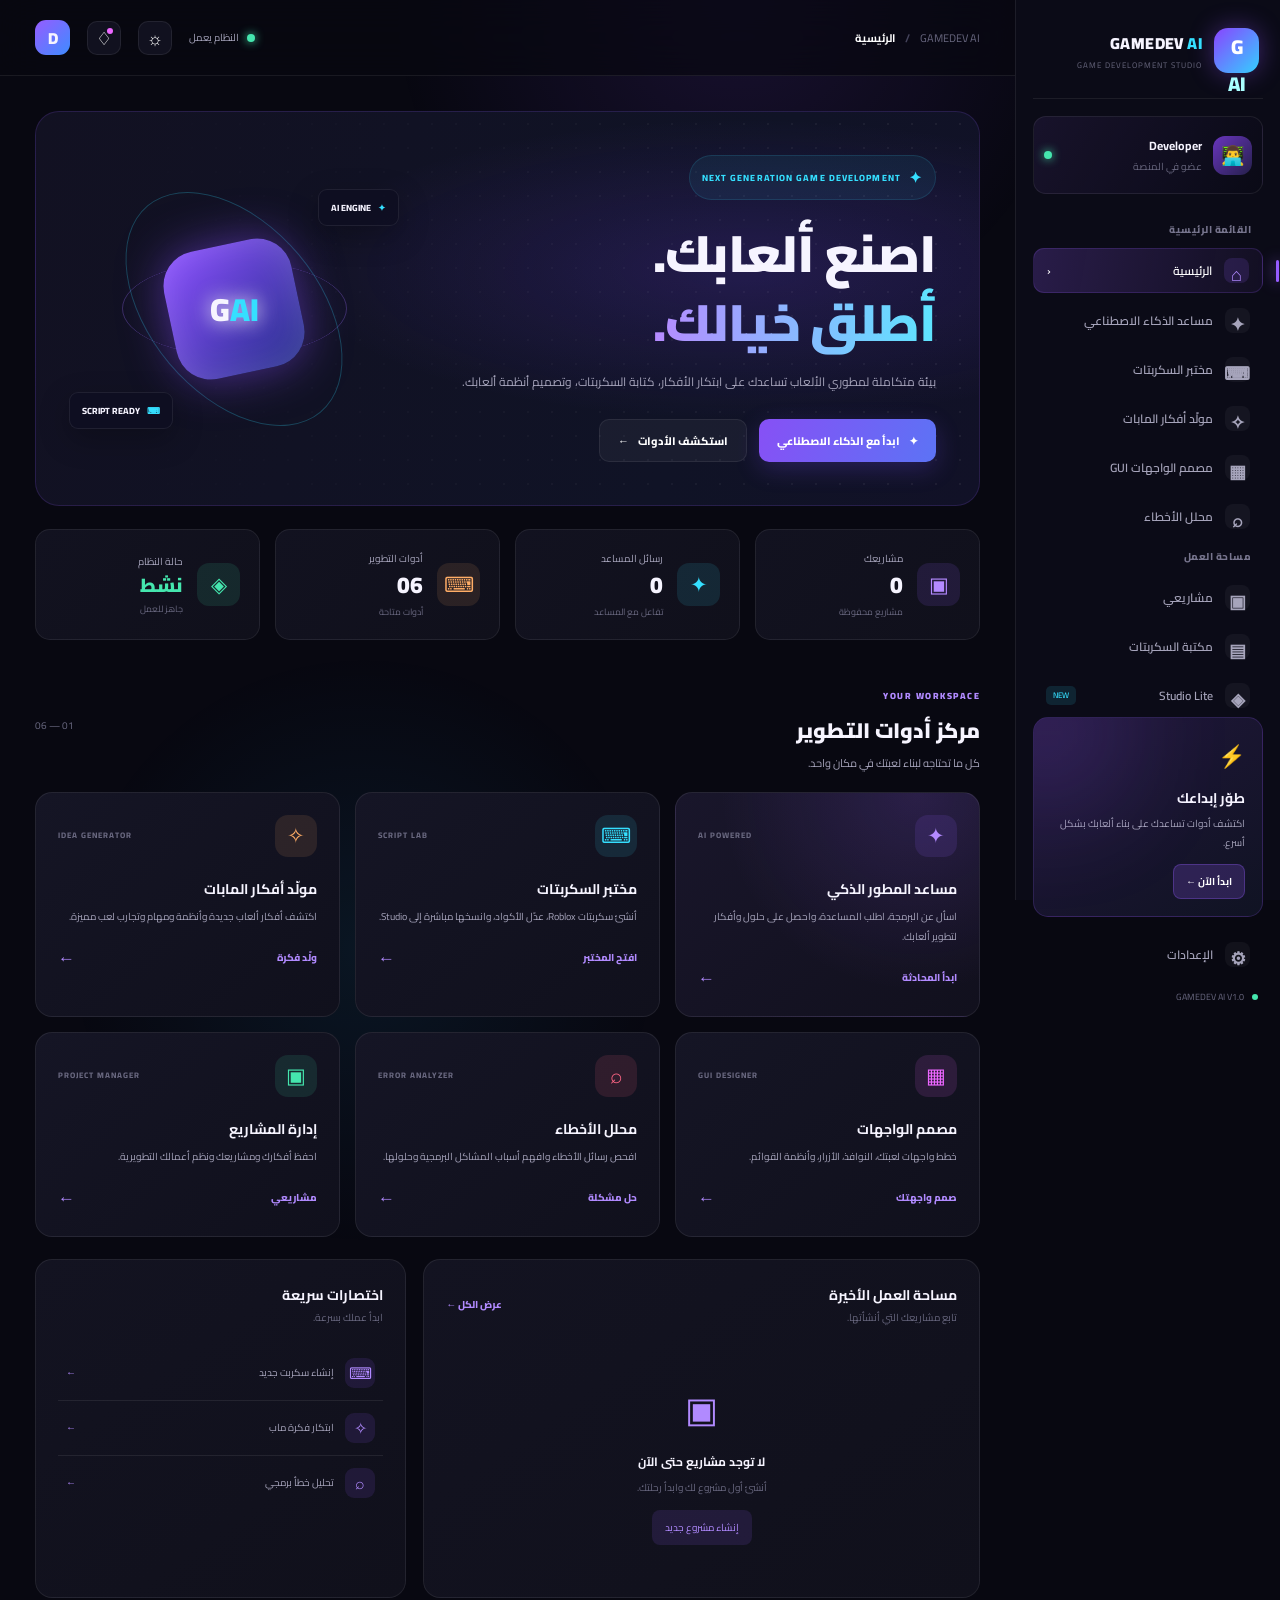
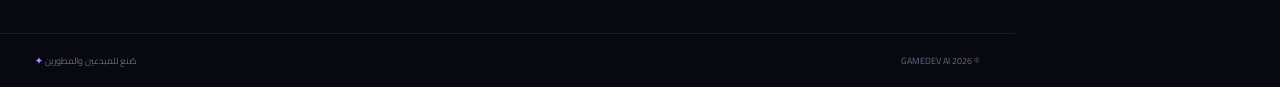
==== commit a10d2303: "Update index.html" ====
--- a/index.html
+++ b/index.html
@@ -872,6 +872,23 @@
 </div>
 
 <script src="script.js"></script>
-
+<script>
+(function () {
+    function removeLoader() {
+        const loader = document.getElementById("loadingScreen");
+
+        if (loader) {
+            loader.style.setProperty("display", "none", "important");
+            loader.style.setProperty("opacity", "0", "important");
+            loader.style.setProperty("visibility", "hidden", "important");
+        }
+    }
+
+    removeLoader();
+    window.addEventListener("load", removeLoader);
+    setTimeout(removeLoader, 1500);
+    setTimeout(removeLoader, 3000);
+})();
+</script>
 </body>
 </html>
--- a/style.css
+++ b/style.css
@@ -1,21 +1,34 @@
+/* =========================================================
+   GAMEDEV AI ULTRA
+   FUTURISTIC GAME DEVELOPMENT PLATFORM
+   DESIGN SYSTEM V1.0
+========================================================= */
 
 @import url('https://fonts.googleapis.com/css2?family=Cairo:wght@400;500;600;700;800;900&display=swap');
 
 :root {
-    --bg: #080814;
-    --bg-secondary: #101022;
-    --card: rgba(22, 22, 43, 0.78);
-    --card-hover: rgba(34, 31, 65, 0.95);
-    --primary: #8b5cf6;
-    --primary-light: #a78bfa;
-    --cyan: #22d3ee;
-    --pink: #ec4899;
-    --orange: #fb923c;
-    --text: #f8f7ff;
-    --muted: #9998b5;
-    --border: rgba(167, 139, 250, 0.16);
-    --shadow: 0 20px 70px rgba(0, 0, 0, 0.35);
-    --radius: 22px;
+    --bg: #080811;
+    --bg-secondary: #0d0d19;
+    --surface: #11111f;
+    --surface-light: #171729;
+    --surface-hover: #1c1c32;
+
+    --purple: #965cff;
+    --purple-light: #b18aff;
+    --cyan: #35dfff;
+    --pink: #ec67ff;
+    --green: #45e6ae;
+    --orange: #ffad66;
+    --red: #ff6685;
+
+    --text: #f6f4ff;
+    --text-secondary: #a6a4bb;
+    --muted: #68677f;
+
+    --border: rgba(255,255,255,.075);
+    --glow: 0 0 35px rgba(150,92,255,.17);
+    --radius: 18px;
+    --sidebar-width: 265px;
 }
 
 * {
@@ -26,30 +39,26 @@
 
 html {
     scroll-behavior: smooth;
-    scroll-padding-top: 100px;
 }
 
 body {
+    min-height: 100vh;
     background: var(--bg);
     color: var(--text);
     font-family: 'Cairo', sans-serif;
-    min-height: 100vh;
     overflow-x: hidden;
 }
 
 button,
 input,
-textarea {
+textarea,
+select {
     font-family: inherit;
-}
-
-button,
-a {
-    -webkit-tap-highlight-color: transparent;
 }
 
 button {
     cursor: pointer;
+    border: none;
 }
 
 a {
@@ -57,938 +66,1775 @@
     text-decoration: none;
 }
 
-/* BACKGROUND */
-
-.background-effects {
+::selection {
+    background: var(--purple);
+    color: white;
+}
+
+/* BACKGROUND EFFECTS */
+
+body::before {
+    content: "";
+    position: fixed;
+    width: 700px;
+    height: 700px;
+    top: -350px;
+    right: 15%;
+    background: radial-gradient(
+        circle,
+        rgba(133,72,255,.13),
+        transparent 70%
+    );
+    pointer-events: none;
+    z-index: -1;
+}
+
+body::after {
+    content: "";
+    position: fixed;
+    width: 600px;
+    height: 600px;
+    bottom: -350px;
+    left: 5%;
+    background: radial-gradient(
+        circle,
+        rgba(36,190,255,.08),
+        transparent 70%
+    );
+    pointer-events: none;
+    z-index: -1;
+}
+
+/* LOADING */
+
+.loading-screen {
     position: fixed;
     inset: 0;
+    z-index: 9999;
+    background: #080811;
+    display: flex;
+    flex-direction: column;
+    justify-content: center;
+    align-items: center;
+    gap: 20px;
+    transition: opacity .5s, visibility .5s;
+}
+
+.loading-screen.hidden {
+    opacity: 0;
+    visibility: hidden;
+    pointer-events: none;
+}
+
+.loading-logo {
+    font-size: 55px;
+    font-weight: 900;
+    letter-spacing: -4px;
+    color: white;
+    text-shadow: 0 0 35px rgba(150,92,255,.8);
+}
+
+.loading-logo span {
+    color: var(--cyan);
+}
+
+.loading-bar {
+    width: 180px;
+    height: 4px;
+    background: #242439;
+    border-radius: 20px;
     overflow: hidden;
-    pointer-events: none;
-    z-index: -1;
-}
-
-.glow {
+}
+
+.loading-bar span {
+    display: block;
+    width: 100%;
+    height: 100%;
+    background: linear-gradient(90deg,var(--purple),var(--cyan));
+    animation: loading 1.4s ease-in-out infinite;
+    transform-origin: right;
+}
+
+.loading-screen p {
+    color: var(--text-secondary);
+    font-size: 12px;
+}
+
+@keyframes loading {
+    0% { transform: scaleX(.05); }
+    50% { transform: scaleX(1); }
+    100% { transform: scaleX(.05); }
+}
+
+/* APP LAYOUT */
+
+.app-container {
+    display: flex;
+    min-height: 100vh;
+}
+
+.sidebar {
+    width: var(--sidebar-width);
+    height: 100vh;
+    position: fixed;
+    top: 0;
+    right: 0;
+    z-index: 100;
+    background: rgba(12,12,24,.94);
+    backdrop-filter: blur(25px);
+    border-left: 1px solid var(--border);
+    display: flex;
+    flex-direction: column;
+    padding: 23px 17px;
+    transition: transform .35s ease;
+}
+
+.brand {
+    display: flex;
+    align-items: center;
+    gap: 12px;
+    padding: 5px 4px 25px;
+    border-bottom: 1px solid var(--border);
+}
+
+.brand-icon {
+    width: 45px;
+    height: 45px;
+    border-radius: 14px;
+    display: grid;
+    place-items: center;
+    background: linear-gradient(135deg,#8a43ff,#34cfff);
+    font-size: 20px;
+    font-weight: 900;
+    color: white;
+    box-shadow: 0 0 25px rgba(143,79,255,.4);
+}
+
+.brand-icon span {
+    color: #aaffff;
+}
+
+.brand-info h2 {
+    font-size: 16px;
+    font-weight: 900;
+    letter-spacing: .4px;
+}
+
+.brand-info h2 span {
+    color: var(--cyan);
+}
+
+.brand-info small {
+    display: block;
+    font-size: 8px;
+    letter-spacing: 1px;
+    color: var(--muted);
+}
+
+.sidebar-close {
+    display: none;
+    margin-right: auto;
+    background: none;
+    color: white;
+    font-size: 25px;
+}
+
+.sidebar-profile {
+    display: flex;
+    align-items: center;
+    gap: 11px;
+    padding: 17px 10px;
+    margin: 17px 0;
+    border: 1px solid var(--border);
+    border-radius: 13px;
+    background: linear-gradient(120deg,rgba(150,92,255,.09),transparent);
+    position: relative;
+}
+
+.profile-avatar {
+    width: 39px;
+    height: 39px;
+    border-radius: 12px;
+    background: linear-gradient(135deg,#6935be,#25204b);
+    display: grid;
+    place-items: center;
+    font-size: 19px;
+}
+
+.sidebar-profile strong,
+.sidebar-profile span {
+    display: block;
+}
+
+.sidebar-profile strong {
+    font-size: 12px;
+}
+
+.sidebar-profile span {
+    font-size: 10px;
+    color: var(--muted);
+}
+
+.online-dot {
+    width: 8px;
+    height: 8px;
+    background: var(--green);
+    border-radius: 50%;
+    box-shadow: 0 0 10px var(--green);
+}
+
+.sidebar-profile > .online-dot {
+    margin-right: auto;
+}
+
+.sidebar-label {
+    color: #77758e;
+    font-size: 10px;
+    font-weight: 800;
+    padding: 9px 12px;
+    letter-spacing: .5px;
+}
+
+.navigation {
+    display: flex;
+    flex-direction: column;
+    gap: 5px;
+}
+
+.nav-item {
+    position: relative;
+    width: 100%;
+    min-height: 44px;
+    display: flex;
+    align-items: center;
+    gap: 12px;
+    padding: 9px 13px;
+    border-radius: 11px;
+    background: transparent;
+    color: var(--text-secondary);
+    text-align: right;
+    font-size: 12px;
+    font-weight: 600;
+    transition: .25s ease;
+}
+
+.nav-item:hover {
+    background: rgba(255,255,255,.045);
+    color: white;
+    transform: translateX(-3px);
+}
+
+.nav-item.active {
+    color: white;
+    background: linear-gradient(
+        100deg,
+        rgba(150,92,255,.22),
+        rgba(150,92,255,.055)
+    );
+    border: 1px solid rgba(150,92,255,.18);
+}
+
+.nav-item.active::before {
+    content: "";
     position: absolute;
-    width: 500px;
-    height: 500px;
+    right: -17px;
+    width: 3px;
+    height: 22px;
+    background: var(--purple);
+    border-radius: 10px;
+    box-shadow: 0 0 15px var(--purple);
+}
+
+.nav-icon {
+    width: 25px;
+    height: 25px;
+    display: grid;
+    place-items: center;
+    border-radius: 8px;
+    font-size: 18px;
+    background: rgba(255,255,255,.045);
+}
+
+.nav-item.active .nav-icon {
+    color: var(--purple-light);
+    background: rgba(150,92,255,.15);
+}
+
+.nav-arrow {
+    margin-right: auto;
+}
+
+.new-badge {
+    margin-right: auto;
+    padding: 2px 7px;
+    border-radius: 5px;
+    font-size: 8px;
+    background: rgba(53,223,255,.12);
+    color: var(--cyan);
+}
+
+.sidebar-bottom {
+    margin-top: auto;
+}
+
+.upgrade-card {
+    position: relative;
+    overflow: hidden;
+    padding: 17px;
+    border-radius: 15px;
+    border: 1px solid rgba(150,92,255,.2);
+    background: linear-gradient(145deg,#21173b,#101323);
+    margin-bottom: 15px;
+}
+
+.upgrade-glow {
+    position: absolute;
+    width: 100px;
+    height: 100px;
+    left: -35px;
+    top: -35px;
+    background: var(--purple);
+    filter: blur(65px);
+    opacity: .4;
+}
+
+.upgrade-icon {
+    font-size: 22px;
+    color: var(--cyan);
+}
+
+.upgrade-card h3 {
+    font-size: 14px;
+    margin: 8px 0 3px;
+}
+
+.upgrade-card p {
+    font-size: 10px;
+    color: var(--text-secondary);
+    line-height: 1.9;
+}
+
+.upgrade-card button {
+    margin-top: 12px;
+    padding: 7px 12px;
+    background: rgba(150,92,255,.2);
+    border: 1px solid rgba(150,92,255,.3);
+    color: white;
+    border-radius: 8px;
+    font-size: 10px;
+    font-weight: 700;
+}
+
+.sidebar-footer {
+    padding: 12px 5px 0;
+    font-size: 9px;
+    color: var(--muted);
+    display: flex;
+    align-items: center;
+    gap: 8px;
+}
+
+.footer-dot {
+    width: 6px;
+    height: 6px;
+    background: var(--green);
     border-radius: 50%;
-    filter: blur(140px);
-    opacity: 0.17;
-}
-
-.glow-one {
-    background: #7c3aed;
-    top: -180px;
-    right: -150px;
-}
-
-.glow-two {
-    background: #0891b2;
-    bottom: -200px;
-    left: -160px;
-}
-
-.grid-background {
+}
+
+/* MAIN CONTENT */
+
+.main-content {
+    width: calc(100% - var(--sidebar-width));
+    margin-right: var(--sidebar-width);
+    min-height: 100vh;
+    display: flex;
+    flex-direction: column;
+}
+
+.topbar {
+    height: 76px;
+    padding: 0 35px;
+    border-bottom: 1px solid var(--border);
+    background: rgba(8,8,17,.7);
+    backdrop-filter: blur(20px);
+    display: flex;
+    align-items: center;
+    justify-content: space-between;
+    position: sticky;
+    top: 0;
+    z-index: 50;
+}
+
+.topbar-right,
+.topbar-left {
+    display: flex;
+    align-items: center;
+    gap: 17px;
+}
+
+.breadcrumb {
+    display: flex;
+    gap: 10px;
+    align-items: center;
+    font-size: 11px;
+}
+
+.breadcrumb span {
+    color: var(--muted);
+}
+
+.breadcrumb b {
+    color: #45445c;
+}
+
+.breadcrumb strong {
+    color: white;
+}
+
+.system-status {
+    display: flex;
+    align-items: center;
+    gap: 8px;
+    font-size: 10px;
+    color: var(--text-secondary);
+}
+
+.topbar-icon,
+.notification-btn {
+    width: 34px;
+    height: 34px;
+    border-radius: 10px;
+    background: var(--surface);
+    border: 1px solid var(--border);
+    color: white;
+    font-size: 18px;
+    position: relative;
+}
+
+.notification-btn span {
+    position: absolute;
+    width: 6px;
+    height: 6px;
+    background: var(--pink);
+    border-radius: 50%;
+    top: 6px;
+    right: 7px;
+}
+
+.topbar-avatar {
+    width: 35px;
+    height: 35px;
+    display: grid;
+    place-items: center;
+    border-radius: 11px;
+    background: linear-gradient(135deg,var(--purple),#3e8cff);
+    font-weight: 900;
+}
+
+.mobile-menu {
+    display: none;
+    background: transparent;
+    color: white;
+    font-size: 22px;
+}
+
+/* PAGE SYSTEM */
+
+.pages-container {
+    width: 100%;
+    max-width: 1700px;
+    padding: 35px;
+    margin: 0 auto;
+    flex: 1;
+}
+
+.page {
+    display: none;
+    animation: pageEnter .4s ease both;
+}
+
+.page.active {
+    display: block;
+}
+
+@keyframes pageEnter {
+    from {
+        opacity: 0;
+        transform: translateY(12px);
+    }
+    to {
+        opacity: 1;
+        transform: translateY(0);
+    }
+}
+
+/* HERO */
+
+.welcome-section {
+    min-height: 330px;
+    position: relative;
+    overflow: hidden;
+    padding: 43px;
+    border: 1px solid rgba(150,92,255,.17);
+    border-radius: 24px;
+    background:
+        radial-gradient(ellipse at 75% 40%,rgba(120,65,255,.18),transparent 45%),
+        linear-gradient(110deg,#121122,#101326 70%,#111127);
+    display: flex;
+    align-items: center;
+    justify-content: space-between;
+}
+
+.welcome-section::before {
+    content: "";
     position: absolute;
     inset: 0;
-    background-image:
-        linear-gradient(rgba(255,255,255,0.025) 1px, transparent 1px),
-        linear-gradient(90deg, rgba(255,255,255,0.025) 1px, transparent 1px);
-    background-size: 45px 45px;
-    mask-image: linear-gradient(to bottom, black, transparent 85%);
-}
-
-/* NAVBAR */
-
-.navbar {
-    position: sticky;
-    top: 0;
-    z-index: 1000;
+    opacity: .15;
+    background-image: radial-gradient(rgba(255,255,255,.4) 1px,transparent 1px);
+    background-size: 24px 24px;
+    mask-image: linear-gradient(to left,black,transparent);
+}
+
+.welcome-content {
+    position: relative;
+    z-index: 2;
+    max-width: 580px;
+}
+
+.welcome-tag {
+    display: inline-flex;
+    align-items: center;
+    gap: 8px;
+    color: var(--cyan);
+    font-size: 9px;
+    font-weight: 800;
+    letter-spacing: 1.1px;
+    padding: 7px 12px;
+    background: rgba(53,223,255,.07);
+    border: 1px solid rgba(53,223,255,.13);
+    border-radius: 30px;
+}
+
+.sparkle {
+    font-size: 15px;
+}
+
+.welcome-content h1 {
+    font-size: clamp(34px,4vw,54px);
+    line-height: 1.35;
+    font-weight: 900;
+    margin: 19px 0 12px;
+    letter-spacing: -1px;
+}
+
+.welcome-content h1 span {
+    background: linear-gradient(90deg,#b68aff,#5de5ff);
+    background-clip: text;
+    -webkit-background-clip: text;
+    color: transparent;
+}
+
+.welcome-content p {
+    max-width: 510px;
+    color: var(--text-secondary);
+    font-size: 12px;
+    line-height: 2.1;
+}
+
+.welcome-actions {
+    display: flex;
+    align-items: center;
+    gap: 12px;
+    margin-top: 25px;
+    flex-wrap: wrap;
+}
+
+.primary-btn,
+.secondary-btn,
+.danger-btn {
+    min-height: 43px;
+    padding: 10px 18px;
+    border-radius: 10px;
+    font-size: 11px;
+    font-weight: 800;
+    transition: .25s ease;
+    display: inline-flex;
+    align-items: center;
+    justify-content: center;
+    gap: 9px;
+}
+
+.primary-btn {
+    color: white;
+    background: linear-gradient(110deg,#8750f5,#5c73f5);
+    box-shadow: 0 7px 25px rgba(120,78,255,.23);
+}
+
+.primary-btn:hover {
+    transform: translateY(-3px);
+    box-shadow: 0 10px 30px rgba(120,78,255,.4);
+}
+
+.secondary-btn {
+    background: rgba(255,255,255,.045);
+    border: 1px solid var(--border);
+    color: white;
+}
+
+.secondary-btn:hover {
+    background: rgba(255,255,255,.09);
+}
+
+.danger-btn {
+    color: var(--red);
+    background: rgba(255,102,133,.1);
+    border: 1px solid rgba(255,102,133,.2);
+}
+
+/* HERO VISUAL */
+
+.welcome-visual {
+    width: 310px;
+    height: 270px;
+    position: relative;
+    display: grid;
+    place-items: center;
+    flex-shrink: 0;
+}
+
+.visual-orbit {
+    position: absolute;
+    width: 225px;
+    height: 225px;
+    border: 1px solid rgba(156,112,255,.3);
+    border-radius: 50%;
+    animation: orbit 15s linear infinite;
+}
+
+.orbit-one {
+    transform: rotateX(65deg);
+}
+
+.orbit-two {
+    width: 270px;
+    height: 170px;
+    border-color: rgba(53,223,255,.25);
+    transform: rotate(50deg);
+    animation-duration: 20s;
+    animation-direction: reverse;
+}
+
+@keyframes orbit {
+    to { transform: rotate(360deg); }
+}
+
+.visual-core {
+    width: 130px;
+    height: 130px;
+    display: grid;
+    place-items: center;
+    border-radius: 35px;
+    background: linear-gradient(140deg,#8b4fff,#252f8b);
+    transform: rotate(-12deg);
+    box-shadow:
+        0 0 45px rgba(135,75,255,.5),
+        inset 0 0 35px rgba(255,255,255,.15);
+    animation: floating 4s ease-in-out infinite;
+}
+
+.core-inner {
+    font-size: 32px;
+    font-weight: 900;
+    transform: rotate(12deg);
+    text-shadow: 0 0 20px white;
+}
+
+.core-inner span {
+    color: var(--cyan);
+}
+
+@keyframes floating {
+    0%,100% { translate: 0 0; }
+    50% { translate: 0 -12px; }
+}
+
+.floating-card {
+    position: absolute;
+    padding: 9px 12px;
+    border: 1px solid var(--border);
+    border-radius: 9px;
+    background: rgba(15,15,33,.85);
+    backdrop-filter: blur(15px);
+    font-size: 9px;
+    font-weight: 800;
+    box-shadow: 0 10px 30px rgba(0,0,0,.25);
+}
+
+.floating-card span {
+    color: var(--cyan);
+    margin-left: 5px;
+}
+
+.card-top {
+    top: 15px;
+    right: -10px;
+}
+
+.card-bottom {
+    bottom: 15px;
+    left: -10px;
+}
+
+/* STATS */
+
+.stats-grid {
+    display: grid;
+    grid-template-columns: repeat(4,1fr);
+    gap: 15px;
+    margin: 23px 0 38px;
+}
+
+.stat-card {
+    padding: 19px;
+    display: flex;
+    align-items: center;
+    gap: 14px;
+    border: 1px solid var(--border);
+    border-radius: 15px;
+    background: linear-gradient(135deg,#121220,#10101b);
+    transition: .3s;
+}
+
+.stat-card:hover {
+    transform: translateY(-4px);
+    border-color: rgba(150,92,255,.3);
+}
+
+.stat-icon {
+    width: 43px;
+    height: 43px;
+    display: grid;
+    place-items: center;
+    border-radius: 12px;
+    font-size: 21px;
+}
+
+.purple { color: #b38aff; background: rgba(150,92,255,.13); }
+.cyan { color: var(--cyan); background: rgba(53,223,255,.11); }
+.orange { color: var(--orange); background: rgba(255,173,102,.11); }
+.green { color: var(--green); background: rgba(69,230,174,.11); }
+.pink { color: var(--pink); background: rgba(236,103,255,.12); }
+.red { color: var(--red); background: rgba(255,102,133,.12); }
+
+.stat-info span,
+.stat-info small {
+    display: block;
+    font-size: 10px;
+    color: var(--text-secondary);
+}
+
+.stat-info strong {
+    display: block;
+    font-size: 23px;
+    font-weight: 900;
+    line-height: 1.5;
+}
+
+.stat-info small {
+    color: var(--muted);
+    font-size: 9px;
+}
+
+.status-text {
+    color: var(--green);
+    font-size: 19px !important;
+}
+
+/* SECTION HEADINGS */
+
+.section-heading {
+    display: flex;
+    justify-content: space-between;
+    align-items: center;
+    margin-bottom: 19px;
+}
+
+.section-overline {
+    font-size: 9px;
+    font-weight: 900;
+    letter-spacing: 1.5px;
+    color: var(--purple-light);
+}
+
+.section-heading h2 {
+    font-size: 21px;
+    font-weight: 900;
+    margin-top: 3px;
+}
+
+.section-heading p {
+    font-size: 11px;
+    color: var(--text-secondary);
+    margin-top: 3px;
+}
+
+.section-count {
+    color: var(--muted);
+    font-size: 10px;
+}
+
+/* TOOL CARDS */
+
+.tools-grid {
+    display: grid;
+    grid-template-columns: repeat(3,1fr);
+    gap: 15px;
+}
+
+.tool-card {
+    position: relative;
+    overflow: hidden;
+    padding: 22px;
+    min-height: 205px;
+    border: 1px solid var(--border);
+    border-radius: 17px;
+    background: linear-gradient(140deg,#151525,#10101c);
+    cursor: pointer;
+    transition: .3s ease;
+}
+
+.tool-card::after {
+    content: "";
+    position: absolute;
+    width: 150px;
+    height: 150px;
+    left: -100px;
+    bottom: -100px;
+    background: var(--purple);
+    filter: blur(75px);
+    opacity: 0;
+    transition: .4s;
+}
+
+.tool-card:hover {
+    transform: translateY(-6px);
+    border-color: rgba(150,92,255,.35);
+    box-shadow: 0 15px 40px rgba(0,0,0,.22);
+}
+
+.tool-card:hover::after {
+    opacity: .28;
+}
+
+.tool-card-top {
+    display: flex;
+    align-items: center;
+    justify-content: space-between;
+}
+
+.tool-icon {
+    width: 42px;
+    height: 42px;
+    display: grid;
+    place-items: center;
+    border-radius: 13px;
+    font-size: 21px;
+}
+
+.tool-label {
+    font-size: 8px;
+    color: var(--muted);
+    letter-spacing: 1px;
+    font-weight: 800;
+}
+
+.tool-card h3 {
+    font-size: 14px;
+    margin-top: 19px;
+}
+
+.tool-card p {
+    color: var(--text-secondary);
+    font-size: 10px;
+    line-height: 2;
+    margin-top: 5px;
+}
+
+.tool-card-footer {
+    display: flex;
+    justify-content: space-between;
+    align-items: center;
+    color: var(--purple-light);
+    font-size: 10px;
+    font-weight: 800;
+    margin-top: 15px;
+}
+
+.tool-card-footer b {
+    font-size: 17px;
+    transition: .3s;
+}
+
+.tool-card:hover .tool-card-footer b {
+    transform: translateX(-5px);
+}
+
+.featured-tool {
+    background:
+        radial-gradient(circle at 80% 0,rgba(150,92,255,.16),transparent 60%),
+        linear-gradient(140deg,#19162b,#11101d);
+}
+
+/* BOTTOM PANELS */
+
+.home-bottom-grid {
+    display: grid;
+    grid-template-columns: 1.5fr 1fr;
+    gap: 17px;
+    margin-top: 22px;
+}
+
+.panel-card {
+    background: linear-gradient(145deg,#131321,#10101b);
+    border: 1px solid var(--border);
+    border-radius: 17px;
+    padding: 22px;
+}
+
+.panel-heading {
+    display: flex;
+    align-items: center;
+    justify-content: space-between;
+    margin-bottom: 19px;
+}
+
+.panel-heading h3 {
+    font-size: 14px;
+}
+
+.panel-heading p {
+    color: var(--muted);
+    font-size: 10px;
+}
+
+.panel-heading button {
+    background: transparent;
+    color: var(--purple-light);
+    font-size: 10px;
+    font-weight: 800;
+}
+
+.empty-state {
+    padding: 30px 15px;
+    text-align: center;
+}
+
+.empty-state > div {
+    font-size: 35px;
+    color: var(--purple-light);
+    margin-bottom: 8px;
+}
+
+.empty-state strong {
+    display: block;
+    font-size: 12px;
+}
+
+.empty-state p {
+    font-size: 10px;
+    color: var(--muted);
+    margin-top: 5px;
+}
+
+.empty-state button {
+    margin-top: 13px;
+    padding: 8px 13px;
+    border-radius: 8px;
+    background: rgba(150,92,255,.13);
+    color: var(--purple-light);
+    font-size: 10px;
+}
+
+.quick-action {
     width: 100%;
-    min-height: 82px;
-    padding: 14px 7%;
-    display: flex;
+    display: flex;
+    align-items: center;
+    gap: 11px;
+    padding: 12px 8px;
+    background: transparent;
+    border-bottom: 1px solid var(--border);
+    color: var(--text-secondary);
+    font-size: 10px;
+    text-align: right;
+}
+
+.quick-action:last-child {
+    border: 0;
+}
+
+.quick-action:hover {
+    color: white;
+}
+
+.quick-action-icon {
+    width: 30px;
+    height: 30px;
+    display: grid;
+    place-items: center;
+    border-radius: 9px;
+    background: rgba(150,92,255,.12);
+    color: var(--purple-light);
+    font-size: 16px;
+}
+
+.quick-action b {
+    margin-right: auto;
+    color: var(--purple-light);
+}
+
+/* PAGE HEADINGS */
+
+.page-heading {
+    display: flex;
+    align-items: center;
     justify-content: space-between;
-    align-items: center;
-    gap: 25px;
-    background: rgba(8, 8, 20, 0.82);
+    margin-bottom: 25px;
+    gap: 15px;
+}
+
+.page-heading h1 {
+    font-size: 27px;
+    font-weight: 900;
+    margin: 5px 0;
+}
+
+.page-heading p {
+    color: var(--text-secondary);
+    font-size: 11px;
+}
+
+.page-badge {
+    padding: 8px 13px;
+    color: var(--cyan);
+    background: rgba(53,223,255,.07);
+    border: 1px solid rgba(53,223,255,.15);
+    border-radius: 8px;
+    font-size: 9px;
+    font-weight: 900;
+    letter-spacing: 1px;
+}
+
+.heading-sparkle {
+    color: var(--cyan);
+}
+
+.ai-status {
+    color: var(--green);
+    font-size: 10px;
+    display: flex;
+    align-items: center;
+    gap: 7px;
+}
+
+.ai-status span {
+    width: 7px;
+    height: 7px;
+    background: var(--green);
+    border-radius: 50%;
+    box-shadow: 0 0 12px var(--green);
+}
+
+/* CHAT */
+
+.chat-layout {
+    display: grid;
+    grid-template-columns: minmax(0,1fr) 270px;
+    gap: 17px;
+    align-items: start;
+}
+
+.chat-main {
+    padding: 0;
+    min-height: 620px;
+    display: flex;
+    flex-direction: column;
+}
+
+.chat-header {
+    padding: 17px 20px;
+    display: flex;
+    align-items: center;
+    gap: 11px;
     border-bottom: 1px solid var(--border);
-    backdrop-filter: blur(22px);
-}
-
-.brand {
-    display: flex;
-    align-items: center;
+}
+
+.chat-avatar {
+    width: 40px;
+    height: 40px;
+    display: grid;
+    place-items: center;
+    border-radius: 13px;
+    background: linear-gradient(135deg,#864aff,#2869a5);
+    font-weight: 900;
+}
+
+.chat-avatar span {
+    color: var(--cyan);
+}
+
+.chat-header strong,
+.chat-header small {
+    display: block;
+}
+
+.chat-header strong {
+    font-size: 11px;
+}
+
+.chat-header small {
+    font-size: 9px;
+    color: var(--muted);
+}
+
+.chat-clear {
+    margin-right: auto;
+    background: transparent;
+    color: var(--muted);
+    font-size: 9px;
+}
+
+.chat-messages {
+    flex: 1;
+    padding: 24px;
+    min-height: 430px;
+}
+
+.assistant-message {
+    display: flex;
     gap: 12px;
+    align-items: flex-start;
+    margin-bottom: 20px;
+}
+
+.message-avatar {
+    width: 32px;
+    height: 32px;
     flex-shrink: 0;
-}
-
-.brand-icon {
+    display: grid;
+    place-items: center;
+    border-radius: 10px;
+    background: linear-gradient(135deg,var(--purple),#3677c9);
+    font-weight: 900;
+}
+
+.message-name {
+    font-size: 10px;
+    font-weight: 900;
+    margin-bottom: 7px;
+}
+
+.message-name span {
+    color: var(--cyan);
+    font-size: 8px;
+    margin-right: 5px;
+}
+
+.message-bubble {
+    max-width: 600px;
+    padding: 14px 17px;
+    background: #1a192b;
+    border: 1px solid var(--border);
+    border-radius: 4px 13px 13px 13px;
+    font-size: 11px;
+    line-height: 2;
+    color: #e5e2f3;
+    white-space: pre-wrap;
+    overflow-wrap: anywhere;
+}
+
+.user-message {
+    display: flex;
+    justify-content: flex-start;
+    margin: 15px 0;
+}
+
+.user-message .message-bubble {
+    background: rgba(110,76,205,.2);
+    border-color: rgba(150,92,255,.22);
+}
+
+.chat-form {
+    display: flex;
+    align-items: center;
+    gap: 10px;
+    margin: 0 18px 12px;
+    padding: 9px 12px;
+    border: 1px solid rgba(150,92,255,.25);
+    border-radius: 13px;
+    background: #171727;
+}
+
+.chat-form textarea {
+    flex: 1;
+    resize: none;
+    outline: none;
+    border: 0;
+    background: transparent;
+    color: white;
+    font-size: 11px;
+    padding: 8px;
+    min-height: 30px;
+    max-height: 120px;
+}
+
+.send-btn {
+    width: 35px;
+    height: 35px;
+    border-radius: 10px;
+    color: white;
+    background: linear-gradient(135deg,var(--purple),#5578ff);
+    font-size: 17px;
+}
+
+.chat-disclaimer {
+    text-align: center;
+    color: var(--muted);
+    font-size: 8px;
+    padding-bottom: 12px;
+}
+
+.chat-side {
+    display: flex;
+    flex-direction: column;
+    gap: 15px;
+}
+
+.chat-side .panel-card > h3 {
+    font-size: 13px;
+}
+
+.chat-side .panel-card > p {
+    color: var(--muted);
+    font-size: 10px;
+    margin-bottom: 15px;
+}
+
+.prompt-item {
+    width: 100%;
+    padding: 11px 8px;
+    display: flex;
+    align-items: center;
+    gap: 10px;
+    border-bottom: 1px solid var(--border);
+    background: transparent;
+    color: var(--text-secondary);
+    font-size: 10px;
+    text-align: right;
+}
+
+.prompt-item:hover {
+    color: var(--cyan);
+}
+
+.prompt-item span {
+    color: var(--purple-light);
+    font-size: 16px;
+}
+
+.assistant-info {
+    text-align: center;
+}
+
+.assistant-info-icon {
     width: 48px;
     height: 48px;
     display: grid;
     place-items: center;
     border-radius: 15px;
-    background: linear-gradient(135deg, #9333ea, #06b6d4);
-    box-shadow: 0 0 30px rgba(139, 92, 246, 0.35);
-    font-size: 27px;
+    margin: 0 auto 12px;
+    background: rgba(150,92,255,.13);
+    color: var(--purple-light);
+    font-size: 25px;
+}
+
+.assistant-info h3 {
+    font-size: 13px;
+}
+
+.assistant-info p {
+    font-size: 10px;
+    color: var(--text-secondary);
+    line-height: 2;
+    margin: 7px 0 13px;
+}
+
+.local-engine-label {
+    font-size: 8px;
+    color: var(--cyan);
+    letter-spacing: 1px;
+}
+
+/* SCRIPT LAB */
+
+.script-workspace {
+    display: grid;
+    grid-template-columns: 310px minmax(0,1fr);
+    gap: 17px;
+    align-items: start;
+}
+
+.generator-panel label,
+.idea-generator label,
+.gui-generator label,
+.error-panel label {
+    display: block;
+    margin: 17px 0 7px;
+    font-size: 10px;
+    font-weight: 800;
+    color: var(--text-secondary);
+}
+
+.generator-panel select,
+.idea-generator select,
+.gui-generator select,
+.generator-panel textarea,
+.idea-generator textarea,
+.gui-generator textarea,
+.error-textarea,
+.project-form input {
+    width: 100%;
+    padding: 12px;
+    outline: none;
+    border-radius: 10px;
+    border: 1px solid var(--border);
+    background: #0c0c17;
+    color: white;
+    font-size: 11px;
+    transition: .2s;
+}
+
+.generator-panel select:focus,
+.idea-generator select:focus,
+.gui-generator select:focus,
+.generator-panel textarea:focus,
+.idea-generator textarea:focus,
+.gui-generator textarea:focus,
+.error-textarea:focus,
+.project-form input:focus {
+    border-color: var(--purple);
+    box-shadow: 0 0 0 3px rgba(150,92,255,.08);
+}
+
+.generator-panel textarea,
+.idea-generator textarea,
+.gui-generator textarea {
+    resize: vertical;
+    min-height: 125px;
+    line-height: 1.9;
+}
+
+.full-btn {
+    width: 100%;
+    margin-top: 18px;
+}
+
+.panel-icon {
+    font-size: 24px;
+    color: var(--purple-light);
+}
+
+.editor-panel {
+    padding: 0;
+    overflow: hidden;
+}
+
+.editor-header {
+    height: 52px;
+    display: flex;
+    align-items: center;
+    justify-content: space-between;
+    padding: 0 15px;
+    background: #151524;
+    border-bottom: 1px solid var(--border);
+}
+
+.editor-tab {
+    display: inline-block;
+    padding: 8px 12px;
+    color: var(--cyan);
+    font-size: 10px;
+    border-bottom: 2px solid var(--cyan);
+}
+
+.editor-actions {
+    display: flex;
+    gap: 7px;
+}
+
+.editor-actions button {
+    padding: 6px 10px;
+    border-radius: 6px;
+    background: #24243a;
+    color: var(--text-secondary);
+    font-size: 9px;
+}
+
+.editor-actions button:hover {
+    color: white;
+}
+
+.editor-body {
+    display: flex;
+    min-height: 450px;
+    background: #0b0b14;
+}
+
+.line-numbers {
+    width: 45px;
+    flex-shrink: 0;
+    padding: 15px 10px;
+    text-align: center;
+    white-space: pre-line;
+    color: #55536d;
+    background: #10101b;
+    font-family: monospace;
+    font-size: 11px;
+    line-height: 1.8;
+    overflow: hidden;
+}
+
+.editor-body textarea {
+    flex: 1;
+    min-width: 0;
+    resize: vertical;
+    padding: 15px;
+    outline: none;
+    border: 0;
+    background: transparent;
+    color: #b4e6ff;
+    font-family: Consolas,monospace;
+    font-size: 12px;
+    line-height: 1.8;
+    direction: ltr;
+    text-align: left;
+    white-space: pre;
+    tab-size: 4;
+}
+
+.editor-footer {
+    display: flex;
+    justify-content: space-between;
+    padding: 9px 15px;
+    border-top: 1px solid var(--border);
+    color: var(--muted);
+    font-size: 9px;
+}
+
+/* IDEAS AND GUI */
+
+.idea-generator,
+.gui-generator,
+.error-panel {
+    max-width: 900px;
+    margin: 0 auto;
+}
+
+.idea-banner {
+    display: flex;
+    align-items: center;
+    justify-content: space-between;
+    padding: 23px;
+    border-radius: 13px;
+    background:
+        radial-gradient(circle at 80% 30%,rgba(150,92,255,.2),transparent 45%),
+        #18172a;
+    border: 1px solid rgba(150,92,255,.15);
+    margin-bottom: 20px;
+}
+
+.idea-banner > div:first-child > span {
+    font-size: 9px;
+    color: var(--cyan);
     font-weight: 900;
-}
-
-.brand h2 {
-    font-size: 18px;
-    font-weight: 900;
-    letter-spacing: 0.5px;
-}
-
-.brand h2 span {
-    color: var(--cyan);
-}
-
-.brand small {
+    letter-spacing: 1px;
+}
+
+.idea-banner h2 {
+    font-size: 19px;
+    margin: 7px 0;
+}
+
+.idea-banner p {
+    font-size: 10px;
+    color: var(--text-secondary);
+}
+
+.idea-banner-art {
+    font-size: 65px;
+    color: var(--purple-light);
+    text-shadow: 0 0 35px var(--purple);
+}
+
+.generated-result {
+    margin-top: 22px;
+    min-height: 110px;
+    padding: 17px;
+    border-radius: 12px;
+    background: #0d0d18;
+    border: 1px solid var(--border);
+}
+
+.result-placeholder {
+    text-align: center;
+    padding: 17px;
+}
+
+.result-placeholder > span {
     display: block;
+    font-size: 28px;
+    color: var(--purple-light);
+}
+
+.result-placeholder strong {
+    display: block;
+    font-size: 12px;
+    margin-top: 7px;
+}
+
+.result-placeholder p {
+    font-size: 10px;
     color: var(--muted);
-    font-size: 8px;
-    letter-spacing: 1.2px;
-    font-weight: 800;
-}
-
-.nav-links {
-    display: flex;
-    align-items: center;
-    gap: 30px;
-}
-
-.nav-links a {
-    color: var(--muted);
-    font-size: 13px;
-    font-weight: 700;
-    transition: 0.3s;
-}
-
-.nav-links a:hover {
-    color: var(--cyan);
-}
-
-.theme-button {
-    width: 42px;
-    height: 42px;
-    border-radius: 13px;
-    border: 1px solid var(--border);
-    color: white;
-    background: var(--card);
-    font-size: 18px;
-    transition: 0.3s;
-}
-
-.theme-button:hover {
-    transform: rotate(15deg);
-    border-color: var(--primary);
-}
-
-/* HERO */
-
-.hero {
-    min-height: 690px;
-    padding: 100px 10%;
-    display: grid;
-    grid-template-columns: 1.1fr 0.9fr;
-    align-items: center;
-    gap: 70px;
-}
-
-.hero-content {
-    animation: slideUp 0.8s ease both;
-}
-
-.status-badge {
-    display: inline-flex;
-    align-items: center;
-    gap: 10px;
-    padding: 9px 17px;
-    border: 1px solid var(--border);
-    border-radius: 50px;
-    background: rgba(139, 92, 246, 0.09);
-    color: var(--primary-light);
-    font-size: 12px;
-    font-weight: 800;
-    margin-bottom: 30px;
-}
-
-.status-dot {
-    width: 8px;
-    height: 8px;
-    display: inline-block;
-    border-radius: 50%;
-    background: #22c55e;
-    box-shadow: 0 0 12px #22c55e;
-    animation: pulse 1.7s infinite;
-}
-
-.hero h1 {
-    max-width: 700px;
-    font-size: clamp(42px, 5.4vw, 76px);
-    line-height: 1.35;
-    font-weight: 900;
-}
-
-.hero h1 span {
-    display: block;
-    background: linear-gradient(90deg, #a78bfa, #22d3ee);
-    -webkit-background-clip: text;
-    background-clip: text;
-    color: transparent;
-}
-
-.hero-content > p {
-    max-width: 570px;
-    margin-top: 22px;
-    color: var(--muted);
-    line-height: 2.2;
-    font-size: 15px;
-}
-
-.hero-buttons {
-    display: flex;
-    flex-wrap: wrap;
-    gap: 15px;
-    margin-top: 32px;
-}
-
-.primary-button,
-.secondary-button {
-    min-height: 51px;
-    padding: 12px 25px;
-    display: inline-flex;
-    align-items: center;
-    justify-content: center;
-    gap: 10px;
-    border-radius: 14px;
-    font-size: 13px;
-    font-weight: 900;
-    transition: 0.3s;
-}
-
-.primary-button {
-    color: white;
-    background: linear-gradient(100deg, #7c3aed, #0891b2);
-    box-shadow: 0 10px 35px rgba(124, 58, 237, 0.25);
-}
-
-.primary-button:hover {
-    transform: translateY(-4px);
-    box-shadow: 0 15px 40px rgba(124, 58, 237, 0.4);
-}
-
-.secondary-button {
-    border: 1px solid var(--border);
-    background: var(--card);
-}
-
-.secondary-button:hover {
-    border-color: var(--cyan);
-    color: var(--cyan);
-    transform: translateY(-4px);
-}
-
-.hero-stats {
-    display: flex;
-    gap: 45px;
-    margin-top: 55px;
-}
-
-.hero-stats div {
-    display: flex;
-    flex-direction: column;
-    gap: 5px;
-}
-
-.hero-stats strong {
-    font-size: 21px;
-    color: var(--cyan);
-}
-
-.hero-stats span {
-    font-size: 11px;
-    color: var(--muted);
-}
-
-/* HERO VISUAL */
-
-.hero-visual {
-    min-height: 390px;
-    display: grid;
-    place-items: center;
-    position: relative;
-    animation: fadeIn 1.2s ease both;
-}
-
-.main-orb {
-    width: 270px;
-    height: 270px;
-    border-radius: 50%;
-    display: grid;
-    place-items: center;
-    background: conic-gradient(
-        from 0deg,
-        #7c3aed,
-        #22d3ee,
-        #ec4899,
-        #7c3aed
-    );
-    box-shadow:
-        0 0 60px rgba(139, 92, 246, 0.3),
-        0 0 120px rgba(34, 211, 238, 0.12);
-    animation: rotateOrb 18s linear infinite;
-}
-
-.orb-inner {
-    width: 245px;
-    height: 245px;
-    display: flex;
-    flex-direction: column;
-    justify-content: center;
-    align-items: center;
-    border-radius: 50%;
-    background: radial-gradient(circle, #242044, #0a0919 75%);
-    border: 5px solid rgba(255,255,255,0.08);
-}
-
-.orb-inner span {
-    font-size: 105px;
-    font-weight: 900;
-    line-height: 1;
-    background: linear-gradient(135deg, #c4b5fd, #22d3ee);
-    color: transparent;
-    background-clip: text;
-}
-
-.orb-inner small {
-    color: var(--cyan);
-    letter-spacing: 8px;
-    font-weight: 900;
-}
-
-.floating-card {
-    position: absolute;
-    padding: 14px 20px;
-    background: rgba(26, 24, 49, 0.9);
-    border: 1px solid var(--border);
-    border-radius: 14px;
-    box-shadow: var(--shadow);
-    backdrop-filter: blur(15px);
-    font-size: 11px;
-    font-weight: 900;
-    animation: float 4s ease-in-out infinite;
-}
-
-.card-top {
-    top: 30px;
-    right: 0;
-}
-
-.card-bottom {
-    bottom: 35px;
-    left: 0;
-    animation-delay: 1s;
-}
-
-/* SECTIONS */
-
-.section {
-    padding: 100px 8%;
-}
-
-.section-heading {
-    text-align: center;
-    margin-bottom: 50px;
-}
-
-.section-label {
-    color: var(--cyan);
-    font-size: 10px;
-    font-weight: 900;
-    letter-spacing: 2px;
-}
-
-.section-heading h2 {
-    margin-top: 12px;
-    font-size: clamp(28px, 4vw, 43px);
-    font-weight: 900;
-}
-
-.section-heading h2 span {
-    color: var(--primary-light);
-}
-
-.section-heading p {
-    margin-top: 10px;
-    color: var(--muted);
-    font-size: 13px;
-}
-
-/* TOOL CARDS */
-
-.tools-grid {
-    display: grid;
-    grid-template-columns: repeat(4, 1fr);
-    gap: 20px;
-}
-
-.tool-card {
-    min-height: 245px;
-    padding: 27px;
-    background: var(--card);
-    border: 1px solid var(--border);
-    border-radius: var(--radius);
-    position: relative;
-    overflow: hidden;
-    transition: 0.35s;
-}
-
-.tool-card::before {
-    content: "";
-    position: absolute;
-    width: 120px;
-    height: 120px;
-    border-radius: 50%;
-    background: var(--primary);
-    opacity: 0;
-    filter: blur(65px);
-    top: -50px;
-    right: -40px;
-    transition: 0.35s;
-}
-
-.tool-card:hover {
-    transform: translateY(-8px);
-    border-color: rgba(167, 139, 250, 0.5);
-    background: var(--card-hover);
-}
-
-.tool-card:hover::before {
-    opacity: 0.35;
-}
-
-.tool-icon {
-    width: 52px;
-    height: 52px;
-    display: grid;
-    place-items: center;
-    border-radius: 15px;
-    font-size: 24px;
-    margin-bottom: 22px;
-}
-
-.purple {
-    background: rgba(139, 92, 246, 0.18);
-}
-
-.cyan {
-    background: rgba(34, 211, 238, 0.15);
-}
-
-.pink {
-    background: rgba(236, 72, 153, 0.15);
-}
-
-.orange {
-    background: rgba(251, 146, 60, 0.15);
-}
-
-.tool-card h3 {
-    font-size: 16px;
-    margin-bottom: 10px;
-}
-
-.tool-card p {
-    color: var(--muted);
+    margin-top: 5px;
+}
+
+/* GENERATED CONTENT */
+
+.result-content {
+    color: var(--text-secondary);
     font-size: 11px;
     line-height: 2;
-    min-height: 45px;
-}
-
-.tool-card button {
-    margin-top: 20px;
-    background: transparent;
-    border: none;
+    white-space: pre-wrap;
+    overflow-wrap: anywhere;
+}
+
+.result-content h3 {
+    color: white;
+    font-size: 15px;
+    margin-bottom: 10px;
+}
+
+.result-content pre {
+    direction: ltr;
+    text-align: left;
+    overflow-x: auto;
+    padding: 13px;
+    border-radius: 9px;
+    background: #080811;
     color: var(--cyan);
-    font-size: 12px;
-    font-weight: 900;
-    transition: 0.3s;
-}
-
-.tool-card button:hover {
-    transform: translateX(-5px);
-}
-
-/* ASSISTANT */
-
-.assistant-section {
-    background: linear-gradient(
-        180deg,
-        transparent,
-        rgba(124, 58, 237, 0.035),
-        transparent
-    );
-}
-
-.assistant-container {
-    max-width: 950px;
-    margin: auto;
-    background: rgba(17, 16, 34, 0.9);
-    border: 1px solid var(--border);
-    border-radius: 25px;
-    overflow: hidden;
-    box-shadow: var(--shadow);
-}
-
-.assistant-header {
-    min-height: 85px;
-    padding: 18px 25px;
-    display: flex;
-    justify-content: space-between;
-    align-items: center;
-    border-bottom: 1px solid var(--border);
-}
-
-.assistant-profile {
+    font-size: 10px;
+    margin-top: 10px;
+}
+
+/* ERRORS */
+
+.error-intro {
     display: flex;
     align-items: center;
     gap: 13px;
-}
-
-.assistant-avatar,
-.message-avatar {
-    width: 43px;
-    height: 43px;
+    margin-bottom: 20px;
+}
+
+.error-icon {
+    width: 48px;
+    height: 48px;
     display: grid;
     place-items: center;
     border-radius: 14px;
-    background: linear-gradient(135deg, #7c3aed, #0891b2);
-    font-size: 20px;
+    background: rgba(255,102,133,.12);
+    color: var(--red);
+    font-size: 27px;
+}
+
+.error-intro h2 {
+    font-size: 16px;
+}
+
+.error-intro p {
+    color: var(--muted);
+    font-size: 10px;
+}
+
+.error-textarea {
+    min-height: 200px;
+    resize: vertical;
+    line-height: 1.9;
+}
+
+/* PROJECTS */
+
+.project-create {
+    margin-bottom: 27px;
+}
+
+.project-create h3 {
+    font-size: 14px;
+    margin-bottom: 14px;
+}
+
+.project-form {
+    display: grid;
+    grid-template-columns: 1fr 1.5fr auto;
+    gap: 10px;
+}
+
+.projects-grid,
+.library-grid {
+    display: grid;
+    grid-template-columns: repeat(3,1fr);
+    gap: 15px;
+}
+
+.project-card,
+.library-card {
+    border: 1px solid var(--border);
+    border-radius: 15px;
+    background: linear-gradient(145deg,#151525,#10101b);
+    padding: 20px;
+    transition: .25s;
+}
+
+.project-card:hover,
+.library-card:hover {
+    transform: translateY(-4px);
+    border-color: rgba(150,92,255,.3);
+}
+
+.project-card h3,
+.library-card h3 {
+    font-size: 13px;
+    margin: 9px 0 5px;
+}
+
+.project-card p,
+.library-card p {
+    font-size: 10px;
+    color: var(--text-secondary);
+    line-height: 1.9;
+}
+
+.project-card small {
+    display: block;
+    margin-top: 15px;
+    color: var(--muted);
+    font-size: 9px;
+}
+
+.project-delete {
+    margin-top: 13px;
+    color: var(--red);
+    background: rgba(255,102,133,.1);
+    border-radius: 7px;
+    padding: 7px 10px;
+    font-size: 9px;
+}
+
+/* LIBRARY */
+
+.library-card {
+    cursor: pointer;
+}
+
+.library-card > span {
+    font-size: 27px;
+    color: var(--purple-light);
+}
+
+.library-card b {
+    display: inline-block;
+    color: var(--cyan);
+    font-size: 10px;
+    margin-top: 15px;
+}
+
+/* STUDIO */
+
+.studio-banner {
+    min-height: 230px;
+    display: flex;
+    justify-content: space-between;
+    align-items: center;
+    overflow: hidden;
+    background:
+        radial-gradient(circle at 80% 50%,rgba(50,180,255,.15),transparent 35%),
+        linear-gradient(130deg,#15152b,#111020);
+}
+
+.studio-banner > div:first-child > span {
+    font-size: 9px;
+    color: var(--cyan);
+    letter-spacing: 1px;
     font-weight: 900;
 }
 
-.assistant-profile h3 {
-    font-size: 13px;
-}
-
-.assistant-profile span {
-    display: flex;
-    align-items: center;
-    gap: 8px;
-    margin-top: 4px;
-    color: var(--muted);
-    font-size: 10px;
-}
-
-.small-button {
-    background: transparent;
-    color: var(--muted);
-    border: 1px solid var(--border);
-    padding: 9px 13px;
-    border-radius: 10px;
-    font-size: 10px;
-    transition: 0.3s;
-}
-
-.small-button:hover {
-    color: #fb7185;
-    border-color: #fb7185;
-}
-
-.chat-messages {
-    height: 420px;
-    overflow-y: auto;
-    padding: 25px;
-    display: flex;
-    flex-direction: column;
-    gap: 23px;
-}
-
-.chat-messages::-webkit-scrollbar,
-#codeEditor::-webkit-scrollbar {
-    width: 6px;
-}
-
-.chat-messages::-webkit-scrollbar-thumb,
-#codeEditor::-webkit-scrollbar-thumb {
-    background: #49406d;
-    border-radius: 20px;
-}
-
-.message {
-    display: flex;
-    align-items: flex-start;
-    gap: 12px;
-    animation: messageIn 0.3s ease;
-}
-
-.user-message {
-    flex-direction: row-reverse;
-}
-
-.message-content {
-    max-width: 82%;
-    padding: 15px 18px;
-    background: rgba(139, 92, 246, 0.09);
-    border: 1px solid var(--border);
-    border-radius: 5px 18px 18px 18px;
-}
-
-.user-message .message-content {
-    background: rgba(8, 145, 178, 0.12);
-    border-radius: 18px 5px 18px 18px;
-}
-
-.message-content strong {
-    display: block;
-    color: var(--cyan);
+.studio-banner h2 {
+    font-size: 23px;
+    margin: 10px 0;
+}
+
+.studio-banner p {
+    color: var(--text-secondary);
     font-size: 11px;
-    margin-bottom: 8px;
-}
-
-.message-content p {
-    white-space: pre-wrap;
-    word-break: break-word;
-    color: #e5e3f5;
-    font-size: 12px;
-    line-height: 2.1;
-}
-
-.quick-prompts {
-    display: flex;
-    flex-wrap: wrap;
-    gap: 9px;
-    padding: 0 23px 17px;
-}
-
-.quick-prompts button {
-    padding: 8px 13px;
-    border: 1px solid var(--border);
-    border-radius: 20px;
-    background: rgba(139, 92, 246, 0.07);
-    color: var(--muted);
-    font-size: 10px;
-    transition: 0.3s;
-}
-
-.quick-prompts button:hover {
-    border-color: var(--cyan);
-    color: var(--cyan);
-}
-
-.chat-input-area {
-    margin: 0 20px 15px;
-    padding: 10px;
-    display: flex;
-    align-items: flex-end;
-    gap: 10px;
-    background: rgba(5, 5, 15, 0.8);
-    border: 1px solid var(--border);
-    border-radius: 16px;
-}
-
-.chat-input-area textarea {
-    flex: 1;
-    resize: none;
-    max-height: 130px;
-    padding: 10px;
-    color: white;
-    background: transparent;
-    border: none;
-    outline: none;
-    font-size: 12px;
-    line-height: 1.8;
-}
-
-.chat-input-area textarea::placeholder {
-    color: #69677e;
-}
-
-.chat-input-area button {
-    width: 42px;
-    height: 42px;
-    flex-shrink: 0;
-    border: none;
-    border-radius: 12px;
-    color: white;
-    background: linear-gradient(135deg, #7c3aed, #0891b2);
-    font-size: 19px;
-    transition: 0.3s;
-}
-
-.chat-input-area button:hover {
-    transform: scale(1.07);
-}
-
-.chat-disclaimer {
-    padding: 0 20px 17px;
-    color: #77748f;
-    font-size: 9px;
-    text-align: center;
-}
-
-/* CODE EDITOR */
-
-.code-workspace {
-    max-width: 1000px;
-    margin: auto;
-    background: #10101c;
-    border: 1px solid var(--border);
-    border-radius: 20px;
-    overflow: hidden;
-    box-shadow: var(--shadow);
-}
-
-.code-header {
-    min-height: 55px;
-    padding: 15px 20px;
-    display: flex;
-    align-items: center;
-    justify-content: space-between;
-    background: #171628;
-    border-bottom: 1px solid var(--border);
-}
-
-.code-header strong {
-    margin-right: 12px;
-    font-size: 11px;
-}
-
-.code-dot {
-    display: inline-block;
-    width: 9px;
-    height: 9px;
-    margin-left: 3px;
-    border-radius: 50%;
-}
-
-.red {
-    background: #fb7185;
-}
-
-.yellow {
-    background: #fbbf24;
-}
-
-.green {
-    background: #4ade80;
-}
-
-.code-language {
-    color: var(--cyan);
-    font-size: 10px;
-    font-weight: 900;
-}
-
-#codeEditor {
-    display: block;
-    width: 100%;
-    min-height: 330px;
-    padding: 25px;
-    resize: vertical;
-    border: none;
-    outline: none;
-    background: #0c0c17;
-    color: #a5f3fc;
-    font-family: Consolas, monospace;
-    font-size: 13px;
-    line-height: 1.9;
-    direction: ltr;
-    text-align: left;
-}
-
-.code-actions {
-    padding: 15px;
-    display: flex;
-    flex-wrap: wrap;
-    gap: 10px;
-    background: #141324;
-    border-top: 1px solid var(--border);
-}
-
-.code-actions button {
-    padding: 10px 16px;
-    border: 1px solid var(--border);
-    border-radius: 10px;
-    background: rgba(139, 92, 246, 0.1);
-    color: white;
-    font-size: 11px;
-    font-weight: 700;
-    transition: 0.3s;
-}
-
-.code-actions button:hover {
-    background: #7c3aed;
-    transform: translateY(-2px);
-}
-
-/* PROJECTS */
-
-.project-panel {
-    max-width: 950px;
-    margin: auto;
-}
-
-.project-form {
-    padding: 25px;
-    display: flex;
-    flex-direction: column;
-    gap: 13px;
-    background: var(--card);
-    border: 1px solid var(--border);
-    border-radius: 20px;
-}
-
-.project-form input,
-.project-form textarea {
-    width: 100%;
-    padding: 15px;
-    color: white;
-    background: #0c0c19;
-    border: 1px solid var(--border);
-    border-radius: 12px;
-    outline: none;
-    font-size: 12px;
-}
-
-.project-form input:focus,
-.project-form textarea:focus {
-    border-color: var(--primary);
-}
-
-.project-form textarea {
-    min-height: 100px;
-    resize: vertical;
-}
-
-.project-form button {
-    padding: 13px;
-    border: none;
-    border-radius: 12px;
-    color: white;
-    background: linear-gradient(90deg, #7c3aed, #0891b2);
-    font-weight: 900;
-}
-
-.projects-list {
-    display: grid;
-    grid-template-columns: repeat(2, 1fr);
-    gap: 15px;
-    margin-top: 20px;
-}
-
-.empty-state {
-    grid-column: 1 / -1;
-    padding: 35px;
-    color: var(--muted);
-    text-align: center;
-    background: var(--card);
-    border: 1px dashed var(--border);
-    border-radius: 17px;
-    font-size: 12px;
-}
-
-.project-card {
-    padding: 20px;
-    background: var(--card);
-    border: 1px solid var(--border);
-    border-radius: 16px;
-    animation: slideUp 0.3s ease;
-}
-
-.project-card h3 {
-    font-size: 14px;
-    margin-bottom: 8px;
-}
-
-.project-card p {
-    color: var(--muted);
-    font-size: 11px;
-    line-height: 2;
-    white-space: pre-wrap;
-}
-
-.project-card button {
-    margin-top: 14px;
-    padding: 7px 12px;
-    border: 1px solid rgba(251, 113, 133, 0.3);
-    border-radius: 9px;
-    background: transparent;
-    color: #fb7185;
-    font-size: 10px;
-}
-
-/* STUDIO LITE */
-
-.studio-banner {
-    max-width: 1100px;
-    min-height: 260px;
-    margin: auto;
-    padding: 45px;
-    display: flex;
-    justify-content: space-between;
-    align-items: center;
-    gap: 30px;
-    border: 1px solid rgba(139, 92, 246, 0.35);
-    border-radius: 25px;
-    background:
-        radial-gradient(circle at 10% 20%, rgba(34, 211, 238, 0.12), transparent 35%),
-        linear-gradient(120deg, #17132f, #111529);
-    box-shadow: var(--shadow);
-}
-
-.studio-banner h2 {
-    margin: 12px 0;
-    font-size: clamp(25px, 4vw, 38px);
-    font-weight: 900;
-}
-
-.studio-banner h2 span {
-    color: var(--cyan);
-}
-
-.studio-banner p {
-    max-width: 550px;
-    margin-bottom: 25px;
-    color: var(--muted);
-    font-size: 12px;
-    line-height: 2;
+    margin-bottom: 20px;
 }
 
 .studio-symbol {
     font-size: 100px;
-    filter: drop-shadow(0 0 30px rgba(139, 92, 246, 0.4));
-    animation: float 4s ease-in-out infinite;
+    color: var(--cyan);
+    text-shadow: 0 0 45px rgba(53,223,255,.5);
+}
+
+/* SETTINGS */
+
+.settings-panel {
+    max-width: 850px;
+}
+
+.setting-row {
+    display: flex;
+    justify-content: space-between;
+    align-items: center;
+    gap: 15px;
+    padding: 17px 0;
+    border-bottom: 1px solid var(--border);
+}
+
+.setting-row:last-child {
+    border: 0;
+}
+
+.setting-row strong {
+    font-size: 12px;
+}
+
+.setting-row p {
+    font-size: 10px;
+    color: var(--muted);
+    margin-top: 5px;
 }
 
 /* FOOTER */
 
-.footer {
-    padding: 55px 8% 25px;
+.main-footer {
+    display: flex;
+    justify-content: space-between;
+    padding: 18px 35px;
     border-top: 1px solid var(--border);
-    text-align: center;
-    background: rgba(6, 6, 15, 0.8);
-}
-
-.footer-brand {
-    justify-content: center;
-}
-
-.footer > p {
-    margin-top: 20px;
     color: var(--muted);
-    font-size: 12px;
-}
-
-.footer-bottom {
-    margin-top: 30px;
-    padding-top: 20px;
-    border-top: 1px solid var(--border);
-    color: #77748f;
-    font-size: 10px;
+    font-size: 9px;
+}
+
+.main-footer b {
+    color: var(--purple-light);
 }
 
 /* TOAST */
@@ -996,341 +1842,343 @@
 .toast {
     position: fixed;
     bottom: 25px;
-    right: 50%;
-    transform: translate(50%, 120px);
-    padding: 13px 22px;
-    border: 1px solid var(--border);
-    border-radius: 13px;
-    background: #211b3c;
+    left: 25px;
+    z-index: 9999;
+    display: flex;
+    align-items: center;
+    gap: 10px;
+    padding: 13px 18px;
+    border: 1px solid rgba(69,230,174,.25);
+    border-radius: 12px;
+    background: #151b20;
     color: white;
-    font-size: 12px;
-    font-weight: 800;
-    box-shadow: var(--shadow);
+    font-size: 11px;
+    box-shadow: 0 10px 35px rgba(0,0,0,.3);
     opacity: 0;
-    transition: 0.35s;
-    z-index: 5000;
+    transform: translateY(20px);
     pointer-events: none;
+    transition: .3s;
 }
 
 .toast.show {
     opacity: 1;
-    transform: translate(50%, 0);
+    transform: translateY(0);
+}
+
+.toast-icon {
+    color: var(--green);
+    font-size: 17px;
 }
 
 /* LIGHT THEME */
 
 body.light-theme {
-    --bg: #f3f3fb;
+    --bg: #f1f1fa;
     --bg-secondary: #ffffff;
-    --card: rgba(255, 255, 255, 0.9);
-    --card-hover: #ffffff;
-    --text: #19152c;
-    --muted: #67647e;
-    --border: rgba(91, 70, 150, 0.16);
-    --shadow: 0 20px 70px rgba(50, 40, 100, 0.1);
-}
-
-body.light-theme .navbar {
-    background: rgba(245, 245, 255, 0.9);
-}
-
-body.light-theme .assistant-container,
-body.light-theme .code-workspace,
-body.light-theme .project-form,
-body.light-theme .tool-card {
+    --surface: #ffffff;
+    --surface-light: #eeeeF8;
+    --surface-hover: #e5e5f2;
+    --text: #171525;
+    --text-secondary: #626176;
+    --muted: #89889c;
+    --border: rgba(30,20,70,.12);
+}
+
+body.light-theme .sidebar,
+body.light-theme .topbar {
+    background: rgba(255,255,255,.95);
+}
+
+body.light-theme .brand-info h2,
+body.light-theme .breadcrumb strong,
+body.light-theme .nav-item,
+body.light-theme .page-heading h1,
+body.light-theme .tool-card h3,
+body.light-theme .stat-info strong,
+body.light-theme .section-heading h2,
+body.light-theme .panel-heading h3 {
     color: var(--text);
 }
 
-body.light-theme .message-content p {
-    color: #302c48;
-}
-
-body.light-theme .chat-input-area,
-body.light-theme #codeEditor,
-body.light-theme .project-form input,
-body.light-theme .project-form textarea {
-    background: #f0eff8;
-    color: #201b35;
-}
-
-body.light-theme .studio-banner {
-    background: linear-gradient(120deg, #eee9ff, #e5faff);
-}
-
-/* ANIMATIONS */
-
-@keyframes pulse {
-    0%, 100% {
-        opacity: 1;
-        transform: scale(1);
-    }
-
-    50% {
-        opacity: 0.5;
-        transform: scale(0.8);
-    }
-}
-
-@keyframes float {
-    0%, 100% {
-        transform: translateY(0);
-    }
-
-    50% {
-        transform: translateY(-15px);
-    }
-}
-
-@keyframes rotateOrb {
-    from {
-        transform: rotate(0deg);
-    }
-
-    to {
-        transform: rotate(360deg);
-    }
-}
-
-@keyframes slideUp {
-    from {
-        opacity: 0;
-        transform: translateY(25px);
-    }
-
-    to {
-        opacity: 1;
-        transform: translateY(0);
-    }
-}
-
-@keyframes fadeIn {
-    from {
-        opacity: 0;
-    }
-
-    to {
-        opacity: 1;
-    }
-}
-
-@keyframes messageIn {
-    from {
-        opacity: 0;
-        transform: translateY(10px);
-    }
-
-    to {
-        opacity: 1;
-        transform: translateY(0);
-    }
-}
-
-/* RESPONSIVE */
+body.light-theme .tool-card,
+body.light-theme .stat-card,
+body.light-theme .panel-card,
+body.light-theme .project-card,
+body.light-theme .library-card {
+    background: #ffffff;
+}
+
+body.light-theme .welcome-section {
+    background: linear-gradient(120deg,#e8ddff,#e0f8ff);
+}
+
+body.light-theme .welcome-content h1 {
+    color: #171525;
+}
+
+body.light-theme .welcome-content p {
+    color: #55546b;
+}
+
+body.light-theme .chat-form,
+body.light-theme .generator-panel select,
+body.light-theme .idea-generator select,
+body.light-theme .gui-generator select,
+body.light-theme .generator-panel textarea,
+body.light-theme .idea-generator textarea,
+body.light-theme .gui-generator textarea,
+body.light-theme .error-textarea,
+body.light-theme .project-form input {
+    background: #f5f4fc;
+    color: #171525;
+}
+
+body.light-theme .message-bubble {
+    color: #28253b;
+    background: #eeeafa;
+}
+
+body.light-theme .editor-body,
+body.light-theme .editor-body textarea {
+    background: #11111c;
+    color: #b4e6ff;
+}
+
+body.light-theme .editor-header {
+    background: #1b1b2b;
+}
+
+body.light-theme .chat-header,
+body.light-theme .chat-main {
+    color: var(--text);
+}
+
+/* RESPONSIVE TABLET */
 
 @media (max-width: 1100px) {
-
-    .tools-grid {
-        grid-template-columns: repeat(2, 1fr);
-    }
-
-    .hero {
-        padding: 80px 6%;
-        gap: 30px;
-    }
-
-    .navbar {
-        padding-inline: 4%;
-    }
-
-    .nav-links {
-        gap: 16px;
-    }
-}
-
-@media (max-width: 750px) {
-
-    .navbar {
-        min-height: 75px;
-        flex-wrap: wrap;
-        padding: 12px 5%;
-    }
-
-    .nav-links {
-        order: 3;
+    :root {
+        --sidebar-width: 235px;
+    }
+
+    .pages-container {
+        padding: 25px;
+    }
+
+    .welcome-visual {
+        width: 230px;
+        transform: scale(.85);
+    }
+
+    .stats-grid {
+        grid-template-columns: repeat(2,1fr);
+    }
+
+    .tools-grid,
+    .projects-grid,
+    .library-grid {
+        grid-template-columns: repeat(2,1fr);
+    }
+
+    .script-workspace {
+        grid-template-columns: 1fr;
+    }
+}
+
+/* RESPONSIVE MOBILE */
+
+@media (max-width: 760px) {
+    .sidebar {
+        transform: translateX(110%);
+        width: 285px;
+        box-shadow: -20px 0 60px rgba(0,0,0,.4);
+    }
+
+    .sidebar.open {
+        transform: translateX(0);
+    }
+
+    .sidebar-close,
+    .mobile-menu {
+        display: block;
+    }
+
+    .main-content {
         width: 100%;
-        overflow-x: auto;
-        padding: 8px 0;
-        gap: 23px;
-    }
-
-    .nav-links a {
-        white-space: nowrap;
+        margin-right: 0;
+    }
+
+    .topbar {
+        height: 65px;
+        padding: 0 15px;
+    }
+
+    .topbar-right,
+    .topbar-left {
+        gap: 10px;
+    }
+
+    .breadcrumb {
+        font-size: 9px;
+    }
+
+    .system-status {
+        display: none;
+    }
+
+    .pages-container {
+        padding: 17px 13px;
+    }
+
+    .welcome-section {
+        padding: 25px 20px;
+        min-height: 300px;
+    }
+
+    .welcome-content {
+        max-width: 100%;
+    }
+
+    .welcome-content h1 {
+        font-size: 34px;
+    }
+
+    .welcome-content p {
         font-size: 11px;
     }
 
-    .hero {
+    .welcome-visual {
+        display: none;
+    }
+
+    .stats-grid {
+        gap: 9px;
+        margin: 15px 0 30px;
+    }
+
+    .stat-card {
+        padding: 12px 9px;
+        gap: 8px;
+    }
+
+    .stat-icon {
+        width: 34px;
+        height: 34px;
+        font-size: 17px;
+    }
+
+    .stat-info strong {
+        font-size: 18px;
+    }
+
+    .tools-grid,
+    .projects-grid,
+    .library-grid {
         grid-template-columns: 1fr;
-        padding: 70px 7%;
-        text-align: center;
-        gap: 35px;
-    }
-
-    .hero-content > p {
-        margin-inline: auto;
-    }
-
-    .hero-buttons,
-    .hero-stats {
-        justify-content: center;
-    }
-
-    .hero-stats {
-        gap: 25px;
-    }
-
-    .hero-visual {
-        min-height: 310px;
-    }
-
-    .main-orb {
-        width: 220px;
-        height: 220px;
-    }
-
-    .orb-inner {
-        width: 198px;
-        height: 198px;
-    }
-
-    .orb-inner span {
-        font-size: 80px;
-    }
-
-    .floating-card {
-        font-size: 9px;
-    }
-
-    .section {
-        padding: 75px 6%;
+    }
+
+    .tool-card {
+        min-height: 185px;
+    }
+
+    .home-bottom-grid,
+    .chat-layout {
+        grid-template-columns: 1fr;
+    }
+
+    .chat-side {
+        display: grid;
+        grid-template-columns: 1fr;
+    }
+
+    .page-heading {
+        align-items: flex-start;
+        flex-direction: column;
+    }
+
+    .page-heading h1 {
+        font-size: 23px;
+    }
+
+    .page-badge {
+        align-self: flex-start;
+    }
+
+    .project-form {
+        grid-template-columns: 1fr;
+    }
+
+    .editor-body {
+        min-height: 350px;
+    }
+
+    .main-footer {
+        padding: 15px;
+        gap: 10px;
+        font-size: 8px;
     }
 
     .studio-banner {
-        padding: 30px;
+        padding: 18px;
     }
 
     .studio-symbol {
-        font-size: 65px;
-    }
-}
-
-@media (max-width: 500px) {
-
-    .brand h2 {
+        font-size: 55px;
+    }
+
+    .idea-banner {
+        padding: 15px;
+    }
+
+    .idea-banner h2 {
         font-size: 15px;
     }
 
-    .brand small {
-        font-size: 7px;
-    }
-
-    .brand-icon {
-        width: 41px;
-        height: 41px;
-    }
-
-    .hero h1 {
-        font-size: 39px;
-    }
-
-    .hero-stats {
-        gap: 17px;
-    }
-
-    .hero-stats strong {
-        font-size: 17px;
-    }
-
-    .hero-stats span {
-        font-size: 9px;
-    }
-
-    .tools-grid {
+    .idea-banner-art {
+        font-size: 40px;
+    }
+}
+
+@media (max-width: 380px) {
+    .brand-info h2 {
+        font-size: 13px;
+    }
+
+    .welcome-content h1 {
+        font-size: 29px;
+    }
+
+    .stats-grid {
         grid-template-columns: 1fr;
     }
 
-    .tool-card {
-        min-height: auto;
-    }
-
-    .assistant-header {
-        padding: 15px;
-    }
-
-    .assistant-profile h3 {
-        font-size: 11px;
-    }
-
-    .small-button {
-        font-size: 9px;
-        padding: 8px;
-    }
-
-    .chat-messages {
-        height: 370px;
-        padding: 15px;
-    }
-
-    .message-content {
-        max-width: 85%;
-        padding: 12px;
-    }
-
-    .message-content p {
-        font-size: 11px;
-    }
-
-    .quick-prompts {
-        padding-inline: 12px;
-    }
-
-    .quick-prompts button {
-        font-size: 9px;
-    }
-
-    .projects-list {
-        grid-template-columns: 1fr;
-    }
-
-    .studio-banner {
-        flex-direction: column-reverse;
-        text-align: center;
-    }
-
-    .studio-banner p {
-        margin-inline: auto;
-    }
-
-    .studio-symbol {
-        font-size: 60px;
-    }
-
-    .code-actions {
-        justify-content: center;
-    }
-
-    .code-actions button {
-        flex: 1;
-        font-size: 9px;
-        padding: 10px 6px;
-    }
+    .welcome-actions {
+        align-items: stretch;
+        flex-direction: column;
+    }
+
+    .main-footer {
+        flex-direction: column;
+        align-items: center;
+    }
+}
+
+/* ACCESSIBILITY */
+
+button:focus-visible,
+input:focus-visible,
+textarea:focus-visible,
+select:focus-visible {
+    outline: 2px solid var(--cyan);
+    outline-offset: 3px;
 }
 
 @media (prefers-reduced-motion: reduce) {
     *,
     *::before,
     *::after {
-        animation-duration: 0.01ms !important;
-        transition-duration: 0.01ms !important;
+        animation-duration: .01ms !important;
+        animation-iteration-count: 1 !important;
         scroll-behavior: auto !important;
-    }
-}
+        transition-duration: .01ms !important;
+    }
+}
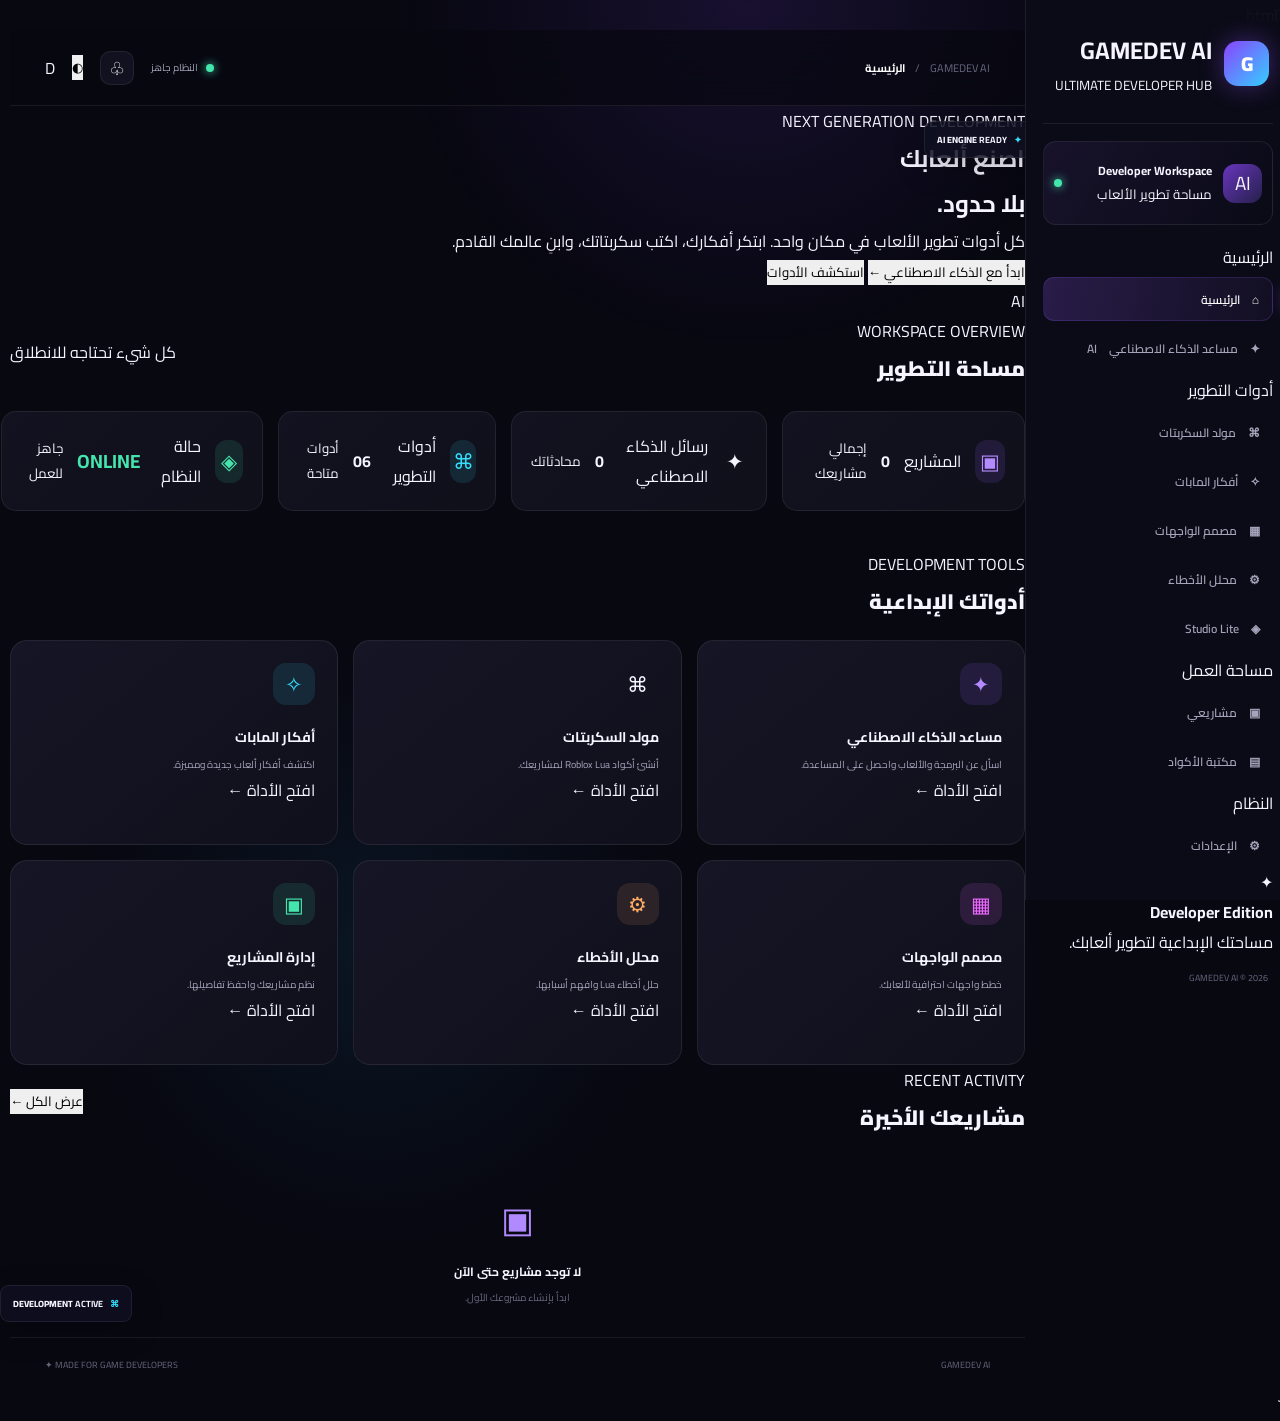
==== commit 9dfe5a5a: "Update index.html" ====
--- a/index.html
+++ b/index.html
@@ -1,140 +1,120 @@
+```html
 <!DOCTYPE html>
 <html lang="ar" dir="rtl">
 <head>
     <meta charset="UTF-8">
     <meta name="viewport" content="width=device-width, initial-scale=1.0">
-    <meta name="theme-color" content="#080811">
-    <meta name="description" content="GAMEDEV AI - منصة تطوير الألعاب والبرمجة بالذكاء الاصطناعي">
-    <title>GAMEDEV AI | منصة مطوري الألعاب</title>
+    <meta name="theme-color" content="#090914">
+    <meta name="description" content="GAMEDEV AI - منصة تطوير ألعاب Roblox بالذكاء الاصطناعي">
+    <title>GAMEDEV AI | منصة المطورين</title>
 
     <link rel="preconnect" href="https://fonts.googleapis.com">
     <link href="https://fonts.googleapis.com/css2?family=Cairo:wght@400;500;600;700;800;900&display=swap" rel="stylesheet">
-
     <link rel="stylesheet" href="style.css">
 </head>
 
 <body>
 
-<!-- LOADING SCREEN -->
-<div class="loading-screen" id="loadingScreen">
-    <div class="loading-logo">G<span>AI</span></div>
-    <div class="loading-bar"><span></span></div>
-    <p>جاري تجهيز بيئة التطوير...</p>
-</div>
-
-<!-- APP -->
-<div class="app-container">
+<div class="app-shell">
 
     <!-- SIDEBAR -->
     <aside class="sidebar" id="sidebar">
 
         <div class="brand">
-            <div class="brand-icon">G<span>AI</span></div>
-            <div class="brand-info">
+            <div class="brand-icon">G</div>
+            <div class="brand-text">
                 <h2>GAMEDEV <span>AI</span></h2>
-                <small>GAME DEVELOPMENT STUDIO</small>
+                <small>ULTIMATE DEVELOPER HUB</small>
             </div>
-            <button class="sidebar-close" id="sidebarClose">×</button>
+            <button class="icon-button sidebar-close" id="sidebarClose">×</button>
         </div>
 
         <div class="sidebar-profile">
-            <div class="profile-avatar">👨‍💻</div>
+            <div class="profile-avatar">AI</div>
             <div>
-                <strong>Developer</strong>
-                <span>عضو في المنصة</span>
+                <strong>Developer Workspace</strong>
+                <small>مساحة تطوير الألعاب</small>
             </div>
-            <div class="online-dot"></div>
+            <span class="online-dot"></span>
         </div>
 
-        <div class="sidebar-label">القائمة الرئيسية</div>
-
         <nav class="navigation">
+
+            <div class="nav-label">الرئيسية</div>
+
             <button class="nav-item active" data-page="home">
-                <span class="nav-icon">⌂</span>
-                <span>الرئيسية</span>
-                <span class="nav-arrow">‹</span>
+                <span>⌂</span> الرئيسية
             </button>
 
             <button class="nav-item" data-page="chat">
-                <span class="nav-icon">✦</span>
-                <span>مساعد الذكاء الاصطناعي</span>
-            </button>
+                <span>✦</span> مساعد الذكاء الاصطناعي
+                <span class="nav-badge">AI</span>
+            </button>
+
+            <div class="nav-label">أدوات التطوير</div>
 
             <button class="nav-item" data-page="scripts">
-                <span class="nav-icon">⌨</span>
-                <span>مختبر السكربتات</span>
+                <span>⌘</span> مولد السكربتات
             </button>
 
             <button class="nav-item" data-page="ideas">
-                <span class="nav-icon">✧</span>
-                <span>مولّد أفكار المابات</span>
+                <span>✧</span> أفكار المابات
             </button>
 
             <button class="nav-item" data-page="gui">
-                <span class="nav-icon">▦</span>
-                <span>مصمم الواجهات GUI</span>
+                <span>▦</span> مصمم الواجهات
             </button>
 
             <button class="nav-item" data-page="errors">
-                <span class="nav-icon">⌕</span>
-                <span>محلل الأخطاء</span>
-            </button>
+                <span>⚙</span> محلل الأخطاء
+            </button>
+
+            <button class="nav-item" data-page="studio">
+                <span>◈</span> Studio Lite
+            </button>
+
+            <div class="nav-label">مساحة العمل</div>
+
+            <button class="nav-item" data-page="projects">
+                <span>▣</span> مشاريعي
+            </button>
+
+            <button class="nav-item" data-page="library">
+                <span>▤</span> مكتبة الأكواد
+            </button>
+
+            <div class="nav-label">النظام</div>
+
+            <button class="nav-item" data-page="settings">
+                <span>⚙</span> الإعدادات
+            </button>
+
         </nav>
 
-        <div class="sidebar-label">مساحة العمل</div>
-
-        <nav class="navigation">
-            <button class="nav-item" data-page="projects">
-                <span class="nav-icon">▣</span>
-                <span>مشاريعي</span>
-            </button>
-
-            <button class="nav-item" data-page="library">
-                <span class="nav-icon">▤</span>
-                <span>مكتبة السكربتات</span>
-            </button>
-
-            <button class="nav-item" data-page="studio">
-                <span class="nav-icon">◈</span>
-                <span>Studio Lite</span>
-                <span class="new-badge">NEW</span>
-            </button>
-        </nav>
-
         <div class="sidebar-bottom">
-            <div class="upgrade-card">
-                <div class="upgrade-glow"></div>
-                <span class="upgrade-icon">⚡</span>
-                <h3>طوّر إبداعك</h3>
-                <p>اكتشف أدوات تساعدك على بناء ألعابك بشكل أسرع.</p>
-                <button onclick="openTool('chat')">ابدأ الآن ←</button>
+            <div class="sidebar-plan">
+                <div class="plan-icon">✦</div>
+                <strong>Developer Edition</strong>
+                <p>مساحتك الإبداعية لتطوير ألعابك.</p>
             </div>
-
-            <button class="nav-item" data-page="settings">
-                <span class="nav-icon">⚙</span>
-                <span>الإعدادات</span>
-            </button>
-
             <div class="sidebar-footer">
-                <span class="footer-dot"></span>
-                GAMEDEV AI V1.0
+                GAMEDEV AI © 2026
             </div>
         </div>
 
     </aside>
 
-    <!-- MAIN AREA -->
+    <!-- MAIN -->
     <main class="main-content">
 
-        <!-- TOPBAR -->
         <header class="topbar">
 
             <div class="topbar-right">
-                <button class="mobile-menu" id="mobileMenu">☰</button>
+                <button class="icon-button mobile-menu" id="mobileMenu">☰</button>
 
                 <div class="breadcrumb">
                     <span>GAMEDEV AI</span>
-                    <b>/</b>
+                    <span>/</span>
                     <strong id="pageTitle">الرئيسية</strong>
                 </div>
             </div>
@@ -142,346 +122,218 @@
             <div class="topbar-left">
                 <div class="system-status">
                     <span class="online-dot"></span>
-                    النظام يعمل
-                </div>
-
-                <button class="topbar-icon" id="themeToggle" title="تغيير المظهر">☼</button>
-
-                <button class="notification-btn" title="الإشعارات">
-                    ♢
-                    <span></span>
-                </button>
-
-                <div class="topbar-avatar">D</div>
+                    النظام جاهز
+                </div>
+
+                <button class="icon-button notification-btn" title="الإشعارات">♧</button>
+                <button class="icon-button" id="themeToggle" title="تغيير المظهر">◐</button>
+
+                <div class="top-avatar">D</div>
             </div>
 
         </header>
 
-        <!-- PAGES -->
-        <div class="pages-container">
+        <div class="page-container">
 
             <!-- HOME -->
             <section class="page active" id="page-home">
 
-                <div class="welcome-section">
-                    <div class="welcome-content">
-                        <div class="welcome-tag">
-                            <span class="sparkle">✦</span>
-                            NEXT GENERATION GAME DEVELOPMENT
+                <div class="hero-section">
+
+                    <div class="hero-content">
+                        <div class="hero-tag">
+                            <span class="online-dot"></span>
+                            NEXT GENERATION DEVELOPMENT
                         </div>
 
                         <h1>
-                            اصنع ألعابك.<br>
-                            <span>أطلق خيالك.</span>
+                            اصنع ألعابك<br>
+                            <span>بلا حدود.</span>
                         </h1>
 
                         <p>
-                            بيئة متكاملة لمطوري الألعاب تساعدك على ابتكار الأفكار،
-                            كتابة السكربتات، وتصميم أنظمة ألعابك.
+                            كل أدوات تطوير الألعاب في مكان واحد.
+                            ابتكر أفكارك، اكتب سكربتاتك، وابنِ عالمك القادم.
                         </p>
 
-                        <div class="welcome-actions">
-                            <button class="primary-btn" onclick="openTool('chat')">
-                                <span>✦</span>
-                                ابدأ مع الذكاء الاصطناعي
+                        <div class="hero-actions">
+                            <button class="primary-button" onclick="navigate('chat')">
+                                ابدأ مع الذكاء الاصطناعي <span>←</span>
                             </button>
 
-                            <button class="secondary-btn" onclick="openTool('scripts')">
+                            <button class="secondary-button" onclick="navigate('scripts')">
                                 استكشف الأدوات
-                                <span>←</span>
                             </button>
                         </div>
                     </div>
 
-                    <div class="welcome-visual">
-                        <div class="visual-orbit orbit-one"></div>
-                        <div class="visual-orbit orbit-two"></div>
-                        <div class="visual-core">
-                            <div class="core-inner">G<span>AI</span></div>
+                    <div class="hero-visual">
+                        <div class="orb-ring ring-one"></div>
+                        <div class="orb-ring ring-two"></div>
+                        <div class="orb-ring ring-three"></div>
+                        <div class="ai-orb">
+                            <div class="orb-core">AI</div>
                         </div>
                         <div class="floating-card card-top">
-                            <span>✦</span>
-                            AI ENGINE
+                            <span>✦</span> AI ENGINE
+                            <strong>READY</strong>
                         </div>
                         <div class="floating-card card-bottom">
-                            <span>⌨</span>
-                            SCRIPT READY
-                        </div>
-                    </div>
-                </div>
-
-                <!-- STATS -->
+                            <span>⌘</span> DEVELOPMENT
+                            <strong>ACTIVE</strong>
+                        </div>
+                    </div>
+
+                </div>
+
+                <div class="section-heading">
+                    <div>
+                        <span class="section-kicker">WORKSPACE OVERVIEW</span>
+                        <h2>مساحة التطوير</h2>
+                    </div>
+                    <span class="section-description">كل شيء تحتاجه للانطلاق</span>
+                </div>
+
                 <div class="stats-grid">
 
                     <div class="stat-card">
                         <div class="stat-icon purple">▣</div>
-                        <div class="stat-info">
-                            <span>مشاريعك</span>
-                            <strong id="projectCount">0</strong>
-                            <small>مشاريع محفوظة</small>
-                        </div>
+                        <span>المشاريع</span>
+                        <strong id="projectCount">0</strong>
+                        <small>إجمالي مشاريعك</small>
                     </div>
 
                     <div class="stat-card">
-                        <div class="stat-icon cyan">✦</div>
-                        <div class="stat-info">
-                            <span>رسائل المساعد</span>
-                            <strong id="messageCount">0</strong>
-                            <small>تفاعل مع المساعد</small>
-                        </div>
+                        <div class="stat-icon blue">✦</div>
+                        <span>رسائل الذكاء الاصطناعي</span>
+                        <strong id="messageCount">0</strong>
+                        <small>محادثاتك</small>
                     </div>
 
                     <div class="stat-card">
-                        <div class="stat-icon orange">⌨</div>
-                        <div class="stat-info">
-                            <span>أدوات التطوير</span>
-                            <strong>06</strong>
-                            <small>أدوات متاحة</small>
-                        </div>
+                        <div class="stat-icon cyan">⌘</div>
+                        <span>أدوات التطوير</span>
+                        <strong>06</strong>
+                        <small>أدوات متاحة</small>
                     </div>
 
                     <div class="stat-card">
                         <div class="stat-icon green">◈</div>
-                        <div class="stat-info">
-                            <span>حالة النظام</span>
-                            <strong class="status-text">نشط</strong>
-                            <small>جاهز للعمل</small>
-                        </div>
-                    </div>
-
-                </div>
-
-                <!-- QUICK TOOLS -->
+                        <span>حالة النظام</span>
+                        <strong class="status-text">ONLINE</strong>
+                        <small>جاهز للعمل</small>
+                    </div>
+
+                </div>
+
                 <div class="section-heading">
                     <div>
-                        <span class="section-overline">YOUR WORKSPACE</span>
-                        <h2>مركز أدوات التطوير</h2>
-                        <p>كل ما تحتاجه لبناء لعبتك في مكان واحد.</p>
-                    </div>
-                    <span class="section-count">01 — 06</span>
+                        <span class="section-kicker">DEVELOPMENT TOOLS</span>
+                        <h2>أدواتك الإبداعية</h2>
+                    </div>
                 </div>
 
                 <div class="tools-grid">
 
-                    <div class="tool-card featured-tool" onclick="openTool('chat')">
-                        <div class="tool-card-top">
-                            <div class="tool-icon purple">✦</div>
-                            <span class="tool-label">AI POWERED</span>
-                        </div>
-                        <h3>مساعد المطور الذكي</h3>
-                        <p>اسأل عن البرمجة، اطلب المساعدة، واحصل على حلول وأفكار لتطوير ألعابك.</p>
-                        <div class="tool-card-footer">
-                            <span>ابدأ المحادثة</span>
-                            <b>←</b>
-                        </div>
-                    </div>
-
-                    <div class="tool-card" onclick="openTool('scripts')">
-                        <div class="tool-card-top">
-                            <div class="tool-icon cyan">⌨</div>
-                            <span class="tool-label">SCRIPT LAB</span>
-                        </div>
-                        <h3>مختبر السكربتات</h3>
-                        <p>أنشئ سكربتات Roblox، عدّل الأكواد، وانسخها مباشرة إلى Studio.</p>
-                        <div class="tool-card-footer">
-                            <span>افتح المختبر</span>
-                            <b>←</b>
-                        </div>
-                    </div>
-
-                    <div class="tool-card" onclick="openTool('ideas')">
-                        <div class="tool-card-top">
-                            <div class="tool-icon orange">✧</div>
-                            <span class="tool-label">IDEA GENERATOR</span>
-                        </div>
-                        <h3>مولّد أفكار المابات</h3>
-                        <p>اكتشف أفكار ألعاب جديدة وأنظمة ومهام وتجارب لعب مميزة.</p>
-                        <div class="tool-card-footer">
-                            <span>ولّد فكرة</span>
-                            <b>←</b>
-                        </div>
-                    </div>
-
-                    <div class="tool-card" onclick="openTool('gui')">
-                        <div class="tool-card-top">
-                            <div class="tool-icon pink">▦</div>
-                            <span class="tool-label">GUI DESIGNER</span>
-                        </div>
+                    <article class="tool-card" onclick="navigate('chat')">
+                        <div class="tool-icon purple">✦</div>
+                        <h3>مساعد الذكاء الاصطناعي</h3>
+                        <p>اسأل عن البرمجة والألعاب واحصل على المساعدة.</p>
+                        <span>افتح الأداة ←</span>
+                    </article>
+
+                    <article class="tool-card" onclick="navigate('scripts')">
+                        <div class="tool-icon blue">⌘</div>
+                        <h3>مولد السكربتات</h3>
+                        <p>أنشئ أكواد Roblox Lua لمشاريعك.</p>
+                        <span>افتح الأداة ←</span>
+                    </article>
+
+                    <article class="tool-card" onclick="navigate('ideas')">
+                        <div class="tool-icon cyan">✧</div>
+                        <h3>أفكار المابات</h3>
+                        <p>اكتشف أفكار ألعاب جديدة ومميزة.</p>
+                        <span>افتح الأداة ←</span>
+                    </article>
+
+                    <article class="tool-card" onclick="navigate('gui')">
+                        <div class="tool-icon pink">▦</div>
                         <h3>مصمم الواجهات</h3>
-                        <p>خطط واجهات لعبتك، النوافذ، الأزرار، وأنظمة القوائم.</p>
-                        <div class="tool-card-footer">
-                            <span>صمم واجهتك</span>
-                            <b>←</b>
-                        </div>
-                    </div>
-
-                    <div class="tool-card" onclick="openTool('errors')">
-                        <div class="tool-card-top">
-                            <div class="tool-icon red">⌕</div>
-                            <span class="tool-label">ERROR ANALYZER</span>
-                        </div>
+                        <p>خطط واجهات احترافية لألعابك.</p>
+                        <span>افتح الأداة ←</span>
+                    </article>
+
+                    <article class="tool-card" onclick="navigate('errors')">
+                        <div class="tool-icon orange">⚙</div>
                         <h3>محلل الأخطاء</h3>
-                        <p>افحص رسائل الأخطاء وافهم أسباب المشاكل البرمجية وحلولها.</p>
-                        <div class="tool-card-footer">
-                            <span>حل مشكلة</span>
-                            <b>←</b>
-                        </div>
-                    </div>
-
-                    <div class="tool-card" onclick="openTool('projects')">
-                        <div class="tool-card-top">
-                            <div class="tool-icon green">▣</div>
-                            <span class="tool-label">PROJECT MANAGER</span>
-                        </div>
+                        <p>حلل أخطاء Lua وافهم أسبابها.</p>
+                        <span>افتح الأداة ←</span>
+                    </article>
+
+                    <article class="tool-card" onclick="navigate('projects')">
+                        <div class="tool-icon green">▣</div>
                         <h3>إدارة المشاريع</h3>
-                        <p>احفظ أفكارك ومشاريعك ونظم أعمالك التطويرية.</p>
-                        <div class="tool-card-footer">
-                            <span>مشاريعي</span>
-                            <b>←</b>
-                        </div>
-                    </div>
-
-                </div>
-
-                <!-- BOTTOM SECTION -->
-                <div class="home-bottom-grid">
-
-                    <div class="panel-card">
-                        <div class="panel-heading">
-                            <div>
-                                <h3>مساحة العمل الأخيرة</h3>
-                                <p>تابع مشاريعك التي أنشأتها.</p>
-                            </div>
-                            <button onclick="openTool('projects')">عرض الكل ←</button>
-                        </div>
-
-                        <div id="homeRecentProjects" class="recent-projects">
-                            <div class="empty-state">
-                                <div>▣</div>
-                                <strong>لا توجد مشاريع حتى الآن</strong>
-                                <p>أنشئ أول مشروع لك وابدأ رحلتك.</p>
-                                <button onclick="openTool('projects')">إنشاء مشروع جديد</button>
-                            </div>
-                        </div>
-                    </div>
-
-                    <div class="panel-card quick-panel">
-                        <div class="panel-heading">
-                            <div>
-                                <h3>اختصارات سريعة</h3>
-                                <p>ابدأ عملك بسرعة.</p>
-                            </div>
-                        </div>
-
-                        <button class="quick-action" onclick="openTool('scripts')">
-                            <span class="quick-action-icon">⌨</span>
-                            <span>إنشاء سكربت جديد</span>
-                            <b>←</b>
-                        </button>
-
-                        <button class="quick-action" onclick="openTool('ideas')">
-                            <span class="quick-action-icon">✧</span>
-                            <span>ابتكار فكرة ماب</span>
-                            <b>←</b>
-                        </button>
-
-                        <button class="quick-action" onclick="openTool('errors')">
-                            <span class="quick-action-icon">⌕</span>
-                            <span>تحليل خطأ برمجي</span>
-                            <b>←</b>
-                        </button>
-                    </div>
-
-                </div>
-
-            </section>
-
-            <!-- AI CHAT -->
+                        <p>نظم مشاريعك واحفظ تفاصيلها.</p>
+                        <span>افتح الأداة ←</span>
+                    </article>
+
+                </div>
+
+                <div class="section-heading">
+                    <div>
+                        <span class="section-kicker">RECENT ACTIVITY</span>
+                        <h2>مشاريعك الأخيرة</h2>
+                    </div>
+                    <button class="text-button" onclick="navigate('projects')">عرض الكل ←</button>
+                </div>
+
+                <div class="recent-projects" id="homeRecentProjects">
+                    <div class="empty-state">
+                        <div>▣</div>
+                        <strong>لا توجد مشاريع حتى الآن</strong>
+                        <p>ابدأ بإنشاء مشروعك الأول.</p>
+                    </div>
+                </div>
+
+            </section>
+
+            <!-- CHAT -->
             <section class="page" id="page-chat">
 
                 <div class="page-heading">
-                    <div>
-                        <span class="section-overline">AI ASSISTANT</span>
-                        <h1>مساعد المطور الذكي <span class="heading-sparkle">✦</span></h1>
-                        <p>تحدث مع مساعدك البرمجي وابدأ في تطوير أفكارك.</p>
-                    </div>
-                    <div class="ai-status"><span></span> جاهز للمساعدة</div>
+                    <span class="section-kicker">AI ASSISTANT</span>
+                    <h1>مساعد المطور الذكي</h1>
+                    <p>اسأل، خطط، واطلب المساعدة في تطوير ألعابك.</p>
                 </div>
 
                 <div class="chat-layout">
 
-                    <div class="chat-main panel-card">
-
+                    <div class="chat-main">
                         <div class="chat-header">
-                            <div class="chat-avatar">G<span>AI</span></div>
+                            <div class="ai-avatar">✦</div>
                             <div>
                                 <strong>GAMEDEV AI</strong>
-                                <small>مساعد تطوير الألعاب</small>
+                                <small><span class="online-dot"></span> مساعد التطوير</small>
                             </div>
-                            <button id="clearChat" class="chat-clear">مسح المحادثة</button>
+                            <button class="text-button" id="clearChat">مسح المحادثة</button>
                         </div>
 
                         <div class="chat-messages" id="chatMessages">
-                            <div class="assistant-message">
-                                <div class="message-avatar">G</div>
+                            <div class="message assistant">
+                                <div class="message-avatar">AI</div>
                                 <div class="message-content">
-                                    <div class="message-name">GAMEDEV AI <span>BOT</span></div>
-                                    <div class="message-bubble">
-                                        أهلًا بك في GAMEDEV AI! ✨
-                                        <br><br>
-                                        أنا مساعدك في تطوير الألعاب وبرمجة Roblox.
-                                        أخبرني ماذا تريد أن تبني اليوم؟
-                                    </div>
+                                    <strong>GAMEDEV AI</strong>
+                                    <p>مرحباً بك! كيف أقدر أساعدك في تطوير لعبتك اليوم؟</p>
                                 </div>
                             </div>
                         </div>
 
                         <form class="chat-form" id="chatForm">
-                            <textarea id="chatInput" placeholder="اكتب سؤالك أو فكرتك هنا..." rows="1"></textarea>
-                            <button type="submit" class="send-btn">➤</button>
+                            <textarea id="chatInput" placeholder="اكتب سؤالك عن تطوير الألعاب..." rows="1"></textarea>
+                            <button type="submit" class="send-button" id="sendChat">➤</button>
                         </form>
-
-                        <div class="chat-disclaimer">
-                            GAMEDEV AI — مساعد تطوير الألعاب
-                        </div>
-
-                    </div>
-
-                    <aside class="chat-side">
-
-                        <div class="panel-card">
-                            <h3>جرّب أن تسألني</h3>
-                            <p>اختر سؤالًا للبدء.</p>
-
-                            <button class="prompt-item" onclick="usePrompt('اصنع لي نظام لفل للاعبين في Roblox')">
-                                <span>⌨</span>
-                                اصنع نظام لفل
-                            </button>
-
-                            <button class="prompt-item" onclick="usePrompt('اعطني فكرة ماب Roblox جديدة ومميزة')">
-                                <span>✧</span>
-                                فكرة ماب جديدة
-                            </button>
-
-                            <button class="prompt-item" onclick="usePrompt('اشرح لي الفرق بين Script و LocalScript')">
-                                <span>◈</span>
-                                شرح البرمجة
-                            </button>
-
-                            <button class="prompt-item" onclick="usePrompt('كيف أصنع نظام حفظ بيانات اللاعبين؟')">
-                                <span>▣</span>
-                                نظام حفظ البيانات
-                            </button>
-                        </div>
-
-                        <div class="panel-card assistant-info">
-                            <div class="assistant-info-icon">✦</div>
-                            <h3>مساعدك البرمجي</h3>
-                            <p>يمكنك طلب شرح الأكواد أو توليد أمثلة أو التخطيط لأنظمة لعبتك.</p>
-                            <span class="local-engine-label">LOCAL KNOWLEDGE ENGINE</span>
-                        </div>
-
-                    </aside>
+                        <small class="chat-note">تحقق من الأكواد واختبرها داخل Roblox Studio قبل استخدامها.</small>
+                    </div>
 
                 </div>
 
@@ -491,69 +343,54 @@
             <section class="page" id="page-scripts">
 
                 <div class="page-heading">
-                    <div>
-                        <span class="section-overline">SCRIPT DEVELOPMENT</span>
-                        <h1>مختبر السكربتات</h1>
-                        <p>مساحة عملك لكتابة وتنظيم أكواد الألعاب.</p>
-                    </div>
-                    <span class="page-badge">LUAU ENGINE</span>
-                </div>
-
-                <div class="script-workspace">
-
-                    <div class="panel-card generator-panel">
-                        <div class="panel-heading">
-                            <div>
-                                <h3>مولّد السكربتات</h3>
-                                <p>حدد نوع النظام الذي تريد بناءه.</p>
-                            </div>
-                            <span class="panel-icon">✦</span>
-                        </div>
-
-                        <label>نوع السكربت</label>
+                    <span class="section-kicker">LUA SCRIPT GENERATOR</span>
+                    <h1>مولد السكربتات</h1>
+                    <p>أنشئ سكربتات Roblox Lua حسب احتياجات لعبتك.</p>
+                </div>
+
+                <div class="workspace-grid">
+
+                    <div class="panel">
+                        <h2>إعداد السكربت</h2>
+
+                        <label for="scriptCategory">نوع السكربت</label>
                         <select id="scriptCategory">
                             <option value="leaderstats">Leaderstats</option>
                             <option value="datastore">DataStore</option>
                             <option value="shop">متجر</option>
-                            <option value="rebirth">نظام Rebirth</option>
-                            <option value="levels">نظام Levels</option>
+                            <option value="rebirth">Rebirth</option>
+                            <option value="levels">نظام المستويات</option>
                             <option value="teleport">Teleport</option>
-                            <option value="gui">واجهة GUI</option>
-                            <option value="rounds">نظام جولات</option>
-                            <option value="admin">نظام Admin</option>
-                            <option value="custom">نظام مخصص</option>
+                            <option value="gui">واجهات GUI</option>
+                            <option value="rounds">نظام الجولات</option>
+                            <option value="admin">نظام الإدارة</option>
+                            <option value="custom">مخصص</option>
                         </select>
 
-                        <label>وصف السكربت</label>
-                        <textarea id="scriptDetails" placeholder="اشرح بالتفصيل ماذا تريد أن يفعل السكربت..."></textarea>
-
-                        <button class="primary-btn full-btn" onclick="generateScript()">
+                        <label for="scriptDetails">تفاصيل إضافية</label>
+                        <textarea id="scriptDetails" placeholder="اكتب تفاصيل السكربت المطلوب..."></textarea>
+
+                        <button class="primary-button full-button" id="generateScriptBtn" type="button" onclick="generateScript()">
                             ✦ إنشاء السكربت
                         </button>
                     </div>
 
-                    <div class="panel-card editor-panel">
-
-                        <div class="editor-header">
-                            <div class="editor-tabs">
-                                <span class="editor-tab active">Script.lua</span>
+                    <div class="panel editor-panel">
+                        <div class="editor-heading">
+                            <h2>محرر الأكواد</h2>
+                            <span id="editorStatus">READY</span>
+                        </div>
+
+                        <div class="editor-toolbar">
+                            <span>Lua</span>
+                            <div>
+                                <button id="copyCode" type="button" onclick="copyCode()">نسخ</button>
+                                <button id="downloadCode" type="button" onclick="downloadCode()">تحميل</button>
                             </div>
-                            <div class="editor-actions">
-                                <button onclick="copyCode()">نسخ</button>
-                                <button onclick="downloadCode()">تحميل</button>
-                            </div>
-                        </div>
-
-                        <div class="editor-body">
-                            <div class="line-numbers" id="lineNumbers">1</div>
-                            <textarea id="codeEditor" spellcheck="false" placeholder="-- Your Roblox Luau code will appear here..."></textarea>
-                        </div>
-
-                        <div class="editor-footer">
-                            <span id="editorStatus">جاهز للبرمجة</span>
-                            <span>LUАU</span>
-                        </div>
-
+                        </div>
+
+                        <textarea id="codeEditor" class="code-editor" spellcheck="false" placeholder="سيظهر السكربت هنا..."></textarea>
+                        <div id="lineNumbers" class="line-numbers"></div>
                     </div>
 
                 </div>
@@ -564,26 +401,13 @@
             <section class="page" id="page-ideas">
 
                 <div class="page-heading">
-                    <div>
-                        <span class="section-overline">CREATIVE THINKING</span>
-                        <h1>مولّد أفكار المابات</h1>
-                        <p>حوّل خيالك إلى مشروع لعبة متكامل.</p>
-                    </div>
-                    <span class="page-badge">IDEA ENGINE</span>
-                </div>
-
-                <div class="panel-card idea-generator">
-
-                    <div class="idea-banner">
-                        <div>
-                            <span>✧ IDEA GENERATOR</span>
-                            <h2>ما اللعبة التي تريد ابتكارها؟</h2>
-                            <p>حدد نوع اللعبة ودع الإبداع يبدأ.</p>
-                        </div>
-                        <div class="idea-banner-art">✦</div>
-                    </div>
-
-                    <label>تصنيف اللعبة</label>
+                    <span class="section-kicker">GAME IDEA LAB</span>
+                    <h1>مختبر الأفكار</h1>
+                    <p>حوّل أفكارك إلى مشاريع ألعاب قابلة للتطوير.</p>
+                </div>
+
+                <div class="panel generator-panel">
+                    <label for="ideaCategory">نوع اللعبة</label>
                     <select id="ideaCategory">
                         <option value="عالم مفتوح">عالم مفتوح</option>
                         <option value="محاكاة واقعية">محاكاة واقعية</option>
@@ -592,49 +416,37 @@
                         <option value="حياة واقعية">حياة واقعية</option>
                         <option value="تحديات">تحديات</option>
                         <option value="قتال">قتال</option>
-                        <option value="اقتصاد">اقتصاد وتجارة</option>
-                        <option value="بقاء">بقاء ومغامرة</option>
+                        <option value="اقتصاد">اقتصاد</option>
+                        <option value="بقاء">بقاء</option>
                     </select>
 
-                    <label>تفاصيل إضافية</label>
-                    <textarea id="ideaDetails" placeholder="مثلاً: أبي ماب واقعي فيه وظائف وترقيات ونظام اقتصاد..."></textarea>
-
-                    <button class="primary-btn" onclick="generateIdea()">✦ ابتكر لي فكرة</button>
-
-                    <div class="generated-result" id="ideaResult">
-                        <div class="result-placeholder">
-                            <span>✧</span>
-                            <strong>فكرتك القادمة تبدأ من هنا</strong>
-                            <p>اضغط على ابتكر لي فكرة لعرض النتيجة.</p>
-                        </div>
-                    </div>
-
-                </div>
-
-            </section>
-
-            <!-- GUI DESIGNER -->
+                    <label for="ideaDetails">وش تبي في لعبتك؟</label>
+                    <textarea id="ideaDetails" placeholder="مثلاً: وظائف، ترقيات، اقتصاد، سيارات..."></textarea>
+
+                    <button class="primary-button" id="generateIdeaBtn" type="button" onclick="generateIdea()">✦ ولّد فكرة جديدة</button>
+                </div>
+
+                <div class="result-panel" id="ideaResult">
+                    <div class="empty-state">
+                        <div>✧</div>
+                        <strong>فكرتك القادمة تبدأ هنا</strong>
+                        <p>اختر نوع اللعبة واضغط إنشاء.</p>
+                    </div>
+                </div>
+
+            </section>
+
+            <!-- GUI -->
             <section class="page" id="page-gui">
 
                 <div class="page-heading">
-                    <div>
-                        <span class="section-overline">INTERFACE DESIGN</span>
-                        <h1>مصمم الواجهات GUI</h1>
-                        <p>خطط واجهات Roblox الخاصة بك بسهولة.</p>
-                    </div>
-                    <span class="page-badge">GUI STUDIO</span>
-                </div>
-
-                <div class="panel-card gui-generator">
-                    <div class="panel-heading">
-                        <div>
-                            <h3>إنشاء مخطط واجهة</h3>
-                            <p>حدد نوع الواجهة وأضف تفاصيلك.</p>
-                        </div>
-                        <span class="panel-icon">▦</span>
-                    </div>
-
-                    <label>نوع الواجهة</label>
+                    <span class="section-kicker">INTERFACE DESIGNER</span>
+                    <h1>مصمم الواجهات</h1>
+                    <p>خطط واجهات ألعابك بطريقة منظمة.</p>
+                </div>
+
+                <div class="panel generator-panel">
+                    <label for="guiCategory">نوع الواجهة</label>
                     <select id="guiCategory">
                         <option value="Main Menu">القائمة الرئيسية</option>
                         <option value="Shop">المتجر</option>
@@ -645,17 +457,17 @@
                         <option value="Loading Screen">شاشة التحميل</option>
                     </select>
 
-                    <label>تفاصيل التصميم</label>
-                    <textarea id="guiDetails" placeholder="صف شكل الواجهة والألوان والأزرار التي تريدها..."></textarea>
-
-                    <button class="primary-btn" onclick="generateGUI()">✦ إنشاء مخطط الواجهة</button>
-
-                    <div class="generated-result" id="guiResult">
-                        <div class="result-placeholder">
-                            <span>▦</span>
-                            <strong>مساحة تصميم الواجهة</strong>
-                            <p>سيظهر هنا مخطط الواجهة المقترح.</p>
-                        </div>
+                    <label for="guiDetails">تفاصيل التصميم</label>
+                    <textarea id="guiDetails" placeholder="الألوان، الأزرار، المميزات..."></textarea>
+
+                    <button class="primary-button" id="generateGUIBtn" type="button" onclick="generateGUI()">✦ إنشاء مخطط الواجهة</button>
+                </div>
+
+                <div class="result-panel" id="guiResult">
+                    <div class="empty-state">
+                        <div>▦</div>
+                        <strong>مساحة تصميم الواجهات</strong>
+                        <p>حدد نوع الواجهة للبدء.</p>
                     </div>
                 </div>
 
@@ -665,36 +477,23 @@
             <section class="page" id="page-errors">
 
                 <div class="page-heading">
-                    <div>
-                        <span class="section-overline">DEBUGGING CENTER</span>
-                        <h1>محلل الأخطاء</h1>
-                        <p>افهم الأخطاء البرمجية وابحث عن أسبابها.</p>
-                    </div>
-                    <span class="page-badge">DEBUG MODE</span>
-                </div>
-
-                <div class="panel-card error-panel">
-                    <div class="error-intro">
-                        <div class="error-icon">⌕</div>
-                        <div>
-                            <h2>ما المشكلة التي تواجهك؟</h2>
-                            <p>الصق رسالة الخطأ أو الكود الذي يسبب المشكلة.</p>
-                        </div>
-                    </div>
-
-                    <label>رسالة الخطأ أو الكود</label>
-                    <textarea id="errorInput" class="error-textarea" placeholder="مثال:
-attempt to index nil with 'Value'
-أو الصق السكربت الذي يحتوي على المشكلة..."></textarea>
-
-                    <button class="primary-btn" onclick="analyzeError()">⌕ تحليل المشكلة</button>
-
-                    <div class="generated-result" id="errorResult">
-                        <div class="result-placeholder">
-                            <span>⌕</span>
-                            <strong>بانتظار تحليل المشكلة</strong>
-                            <p>أدخل الخطأ واضغط على تحليل المشكلة.</p>
-                        </div>
+                    <span class="section-kicker">ERROR ANALYZER</span>
+                    <h1>محلل الأخطاء</h1>
+                    <p>أدخل رسالة الخطأ للحصول على تفسير وخطوات إصلاح.</p>
+                </div>
+
+                <div class="panel generator-panel">
+                    <label for="errorInput">رسالة الخطأ أو الكود</label>
+                    <textarea id="errorInput" placeholder="الصق رسالة الخطأ هنا..."></textarea>
+
+                    <button class="primary-button" id="analyzeErrorBtn" type="button" onclick="analyzeError()">⚙ تحليل الخطأ</button>
+                </div>
+
+                <div class="result-panel" id="errorResult">
+                    <div class="empty-state">
+                        <div>⚙</div>
+                        <strong>بانتظار الخطأ</strong>
+                        <p>أدخل رسالة الخطأ واضغط تحليل.</p>
                     </div>
                 </div>
 
@@ -704,37 +503,24 @@
             <section class="page" id="page-projects">
 
                 <div class="page-heading">
-                    <div>
-                        <span class="section-overline">YOUR CREATIONS</span>
-                        <h1>مشاريعي</h1>
-                        <p>مساحة منظمة لحفظ أفكارك وأعمالك.</p>
-                    </div>
-                    <span class="page-badge">WORKSPACE</span>
-                </div>
-
-                <div class="project-create panel-card">
-                    <h3>إنشاء مشروع جديد</h3>
-                    <div class="project-form">
-                        <input type="text" id="projectName" placeholder="اسم المشروع">
-                        <input type="text" id="projectDescription" placeholder="وصف مختصر للمشروع">
-                        <button class="primary-btn" onclick="addProject()">+ إضافة مشروع</button>
-                    </div>
-                </div>
-
-                <div class="section-heading">
-                    <div>
-                        <h2>قائمة المشاريع</h2>
-                        <p>جميع مشاريعك المحفوظة.</p>
-                    </div>
-                </div>
-
-                <div class="projects-grid" id="projectsList">
-                    <div class="empty-state">
-                        <div>▣</div>
-                        <strong>لا توجد مشاريع محفوظة</strong>
-                        <p>ابدأ بإنشاء مشروعك الأول.</p>
-                    </div>
-                </div>
+                    <span class="section-kicker">PROJECT MANAGEMENT</span>
+                    <h1>مشاريعي</h1>
+                    <p>أنشئ مشاريعك واحفظ تفاصيلها في مساحة العمل.</p>
+                </div>
+
+                <div class="panel project-form">
+                    <h2>إنشاء مشروع جديد</h2>
+
+                    <label for="projectName">اسم المشروع</label>
+                    <input id="projectName" type="text" placeholder="اسم لعبتك">
+
+                    <label for="projectDescription">وصف المشروع</label>
+                    <textarea id="projectDescription" placeholder="اكتب وصفاً مختصراً للمشروع..."></textarea>
+
+                    <button class="primary-button" id="createProjectBtn" type="button" onclick="addProject()">+ إضافة مشروع</button>
+                </div>
+
+                <div class="projects-grid" id="projectsList"></div>
 
             </section>
 
@@ -742,82 +528,35 @@
             <section class="page" id="page-library">
 
                 <div class="page-heading">
-                    <div>
-                        <span class="section-overline">DEVELOPER RESOURCES</span>
-                        <h1>مكتبة السكربتات</h1>
-                        <p>مجموعة من الأنظمة والأفكار البرمجية.</p>
-                    </div>
-                    <span class="page-badge">CODE LIBRARY</span>
-                </div>
-
-                <div class="library-grid">
-
-                    <div class="library-card" onclick="usePrompt('اشرح لي نظام Leaderstats وأنشئ مثالاً كاملاً')">
-                        <span>▣</span>
-                        <h3>Leaderstats</h3>
-                        <p>نظام إحصائيات اللاعبين.</p>
-                        <b>استكشف ←</b>
-                    </div>
-
-                    <div class="library-card" onclick="usePrompt('أنشئ نظام DataStore كامل لحفظ بيانات اللاعبين')">
-                        <span>◈</span>
-                        <h3>DataStore</h3>
-                        <p>حفظ بيانات اللاعبين.</p>
-                        <b>استكشف ←</b>
-                    </div>
-
-                    <div class="library-card" onclick="usePrompt('أنشئ نظام متجر Roblox مع شراء الأدوات')">
-                        <span>🛒</span>
-                        <h3>Shop System</h3>
-                        <p>نظام متجر وشراء.</p>
-                        <b>استكشف ←</b>
-                    </div>
-
-                    <div class="library-card" onclick="usePrompt('أنشئ نظام Rebirth مع مضاعفات Power')">
-                        <span>⚡</span>
-                        <h3>Rebirth</h3>
-                        <p>نظام إعادة الولادة.</p>
-                        <b>استكشف ←</b>
-                    </div>
-
-                    <div class="library-card" onclick="usePrompt('أنشئ نظام جولات Roblox مع اختيار الأدوار')">
-                        <span>◉</span>
-                        <h3>Round System</h3>
-                        <p>نظام الجولات والأدوار.</p>
-                        <b>استكشف ←</b>
-                    </div>
-
-                    <div class="library-card" onclick="usePrompt('أنشئ نظام Admin Commands مع صلاحيات')">
-                        <span>⚙</span>
-                        <h3>Admin System</h3>
-                        <p>نظام الإدارة والصلاحيات.</p>
-                        <b>استكشف ←</b>
-                    </div>
-
-                </div>
-
-            </section>
-
-            <!-- STUDIO LITE -->
+                    <span class="section-kicker">CODE LIBRARY</span>
+                    <h1>مكتبة الأكواد</h1>
+                    <p>مكان لحفظ الأكواد والرجوع إليها.</p>
+                </div>
+
+                <div class="panel">
+                    <label for="libraryInput">أضف كوداً إلى مكتبتك</label>
+                    <textarea id="libraryInput" placeholder="الصق الكود هنا..."></textarea>
+                    <input id="libraryName" type="text" placeholder="اسم الكود">
+                    <button class="primary-button" id="saveLibraryBtn" type="button">حفظ الكود</button>
+                    <div id="libraryList"></div>
+                </div>
+
+            </section>
+
+            <!-- STUDIO -->
             <section class="page" id="page-studio">
 
                 <div class="page-heading">
-                    <div>
-                        <span class="section-overline">STUDIO LITE TOOLS</span>
-                        <h1>Studio Lite</h1>
-                        <p>أدوات ومساعدات مخصصة لمطوري Studio Lite.</p>
-                    </div>
-                    <span class="page-badge">ROBLOX</span>
-                </div>
-
-                <div class="studio-banner panel-card">
-                    <div>
-                        <span>STUDIO LITE WORKSPACE</span>
-                        <h2>طوّر لعبتك من أي مكان.</h2>
-                        <p>استخدم أدوات المساعدة لتجهيز أفكارك وسكربتاتك.</p>
-                        <a href="studio-lite.html" class="primary-btn">فتح أدوات Studio Lite ←</a>
-                    </div>
-                    <div class="studio-symbol">◈</div>
+                    <span class="section-kicker">STUDIO LITE</span>
+                    <h1>Studio Lite</h1>
+                    <p>افتح بيئة Studio Lite الخاصة بالمشروع.</p>
+                </div>
+
+                <div class="panel studio-card">
+                    <div class="tool-icon purple">◈</div>
+                    <h2>GAMEDEV Studio Lite</h2>
+                    <p>انتقل إلى مساحة Studio Lite.</p>
+                    <a href="studio-lite.html" class="primary-button">فتح Studio Lite ←</a>
                 </div>
 
             </section>
@@ -826,28 +565,34 @@
             <section class="page" id="page-settings">
 
                 <div class="page-heading">
-                    <div>
-                        <span class="section-overline">PREFERENCES</span>
-                        <h1>الإعدادات</h1>
-                        <p>إعدادات تجربة استخدام المنصة.</p>
-                    </div>
-                </div>
-
-                <div class="panel-card settings-panel">
+                    <span class="section-kicker">SYSTEM SETTINGS</span>
+                    <h1>الإعدادات</h1>
+                    <p>تحكم في إعدادات مساحة التطوير.</p>
+                </div>
+
+                <div class="panel settings-panel">
                     <div class="setting-row">
                         <div>
-                            <strong>المظهر الليلي</strong>
-                            <p>تغيير مظهر المنصة بين الوضع الليلي والنهاري.</p>
-                        </div>
-                        <button id="settingsThemeToggle" class="secondary-btn">تغيير المظهر</button>
+                            <strong>المظهر الداكن</strong>
+                            <p>تغيير مظهر مساحة العمل.</p>
+                        </div>
+                        <button class="secondary-button" id="settingsThemeToggle">تغيير المظهر</button>
                     </div>
 
                     <div class="setting-row">
                         <div>
-                            <strong>مسح المحادثة</strong>
-                            <p>حذف سجل المحادثة المحفوظ محليًا.</p>
-                        </div>
-                        <button class="danger-btn" onclick="clearChat()">مسح المحادثة</button>
+                            <strong>مسح بيانات الموقع</strong>
+                            <p>حذف المشاريع والمحادثات المحفوظة محلياً.</p>
+                        </div>
+                        <button class="danger-button" id="resetAllData" onclick="resetAllData()">مسح البيانات</button>
+                    </div>
+
+                    <div class="setting-row">
+                        <div>
+                            <strong>حول GAMEDEV AI</strong>
+                            <p>منصة مساعدة لمطوري الألعاب.</p>
+                        </div>
+                        <span>VERSION 2.0</span>
                     </div>
                 </div>
 
@@ -855,40 +600,21 @@
 
         </div>
 
-        <!-- FOOTER -->
         <footer class="main-footer">
-            <span>© 2026 GAMEDEV AI</span>
-            <span>صُنع للمبدعين والمطورين <b>✦</b></span>
+            <span>GAMEDEV AI</span>
+            <span>MADE FOR GAME DEVELOPERS ✦</span>
         </footer>
 
     </main>
 
 </div>
 
-<!-- TOAST -->
-<div class="toast" id="toast">
-    <span class="toast-icon">✓</span>
-    <span id="toastMessage">تم بنجاح</span>
+<div id="toast" class="toast">
+    <span id="toastMessage"></span>
 </div>
 
 <script src="script.js"></script>
-<script>
-(function () {
-    function removeLoader() {
-        const loader = document.getElementById("loadingScreen");
-
-        if (loader) {
-            loader.style.setProperty("display", "none", "important");
-            loader.style.setProperty("opacity", "0", "important");
-            loader.style.setProperty("visibility", "hidden", "important");
-        }
-    }
-
-    removeLoader();
-    window.addEventListener("load", removeLoader);
-    setTimeout(removeLoader, 1500);
-    setTimeout(removeLoader, 3000);
-})();
-</script>
+
 </body>
 </html>
+```
--- a/style.css
+++ b/style.css
@@ -2182,3 +2182,13 @@
         transition-duration: .01ms !important;
     }
 }
+/* REMOVE LOADING SCREEN PERMANENTLY */
+#loadingScreen,
+.loading-screen,
+.loader-screen,
+#loader {
+    display: none !important;
+    opacity: 0 !important;
+    visibility: hidden !important;
+    pointer-events: none !important;
+}
